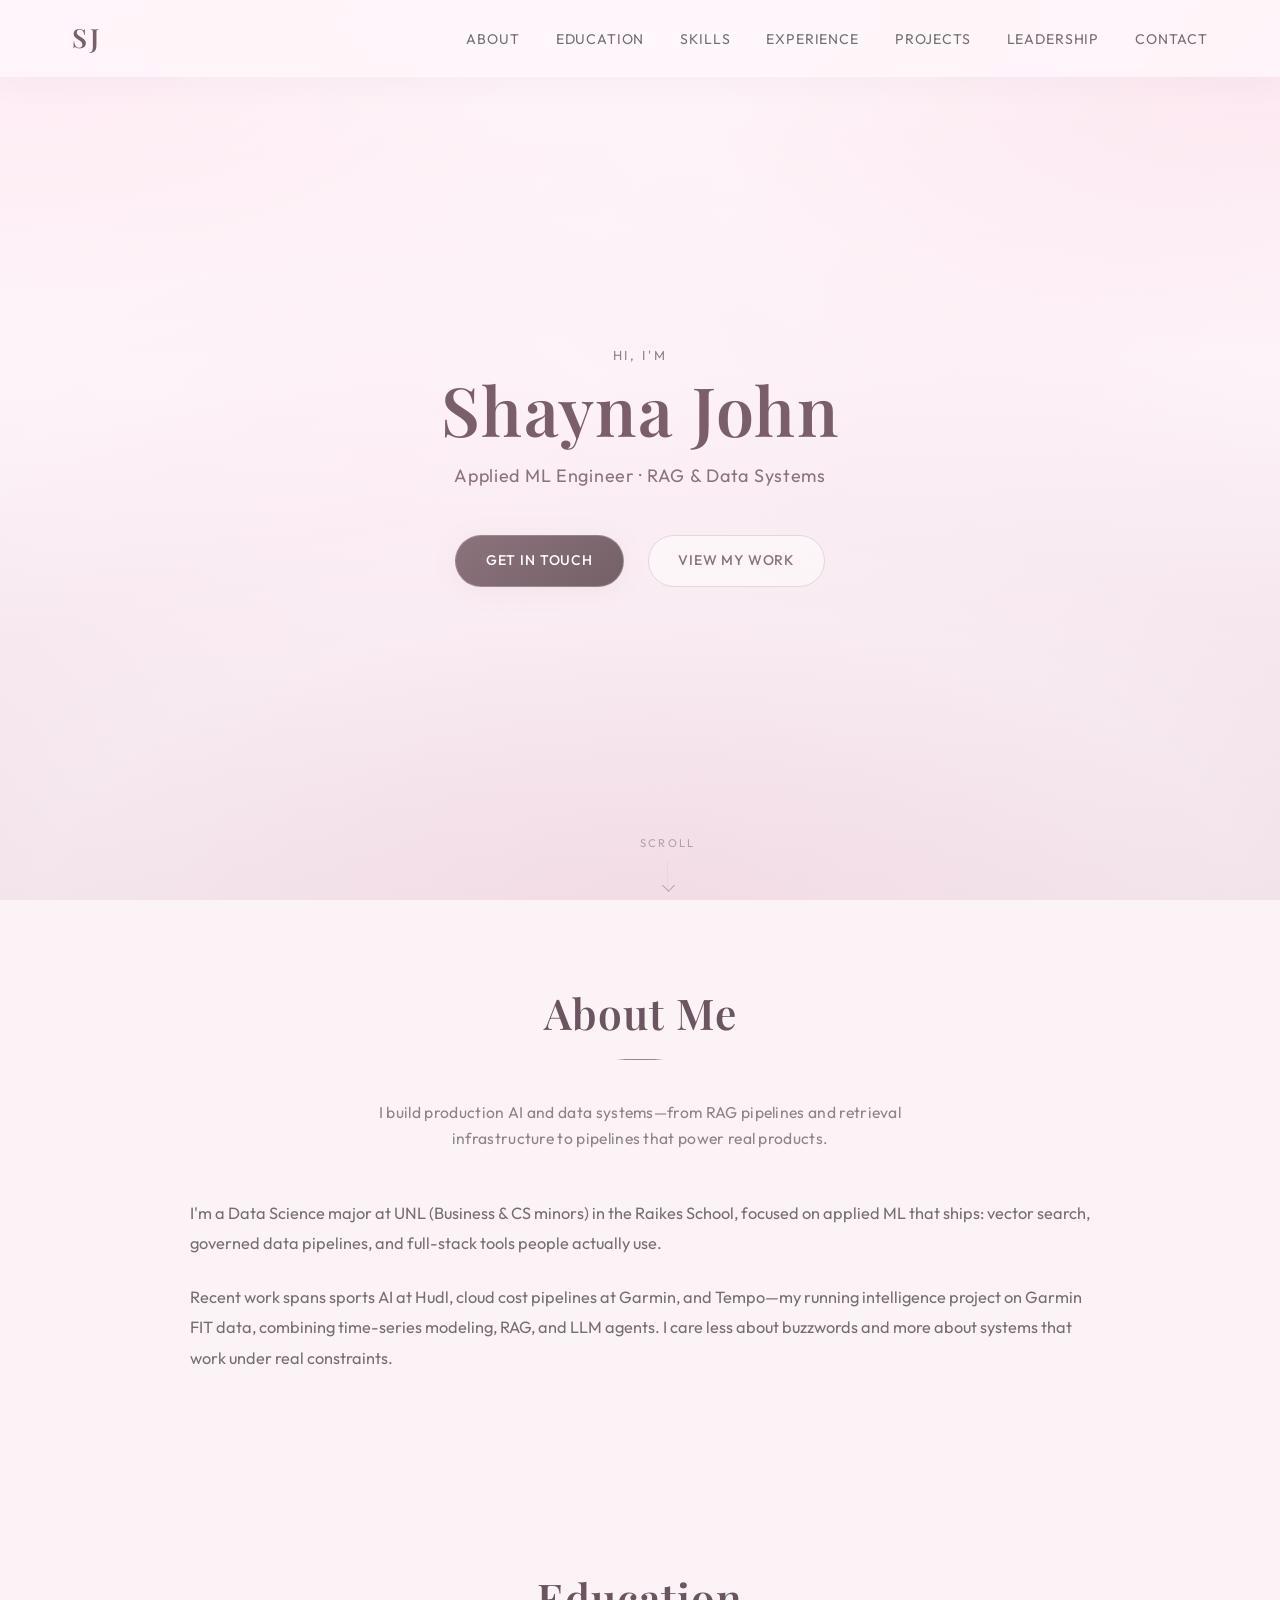
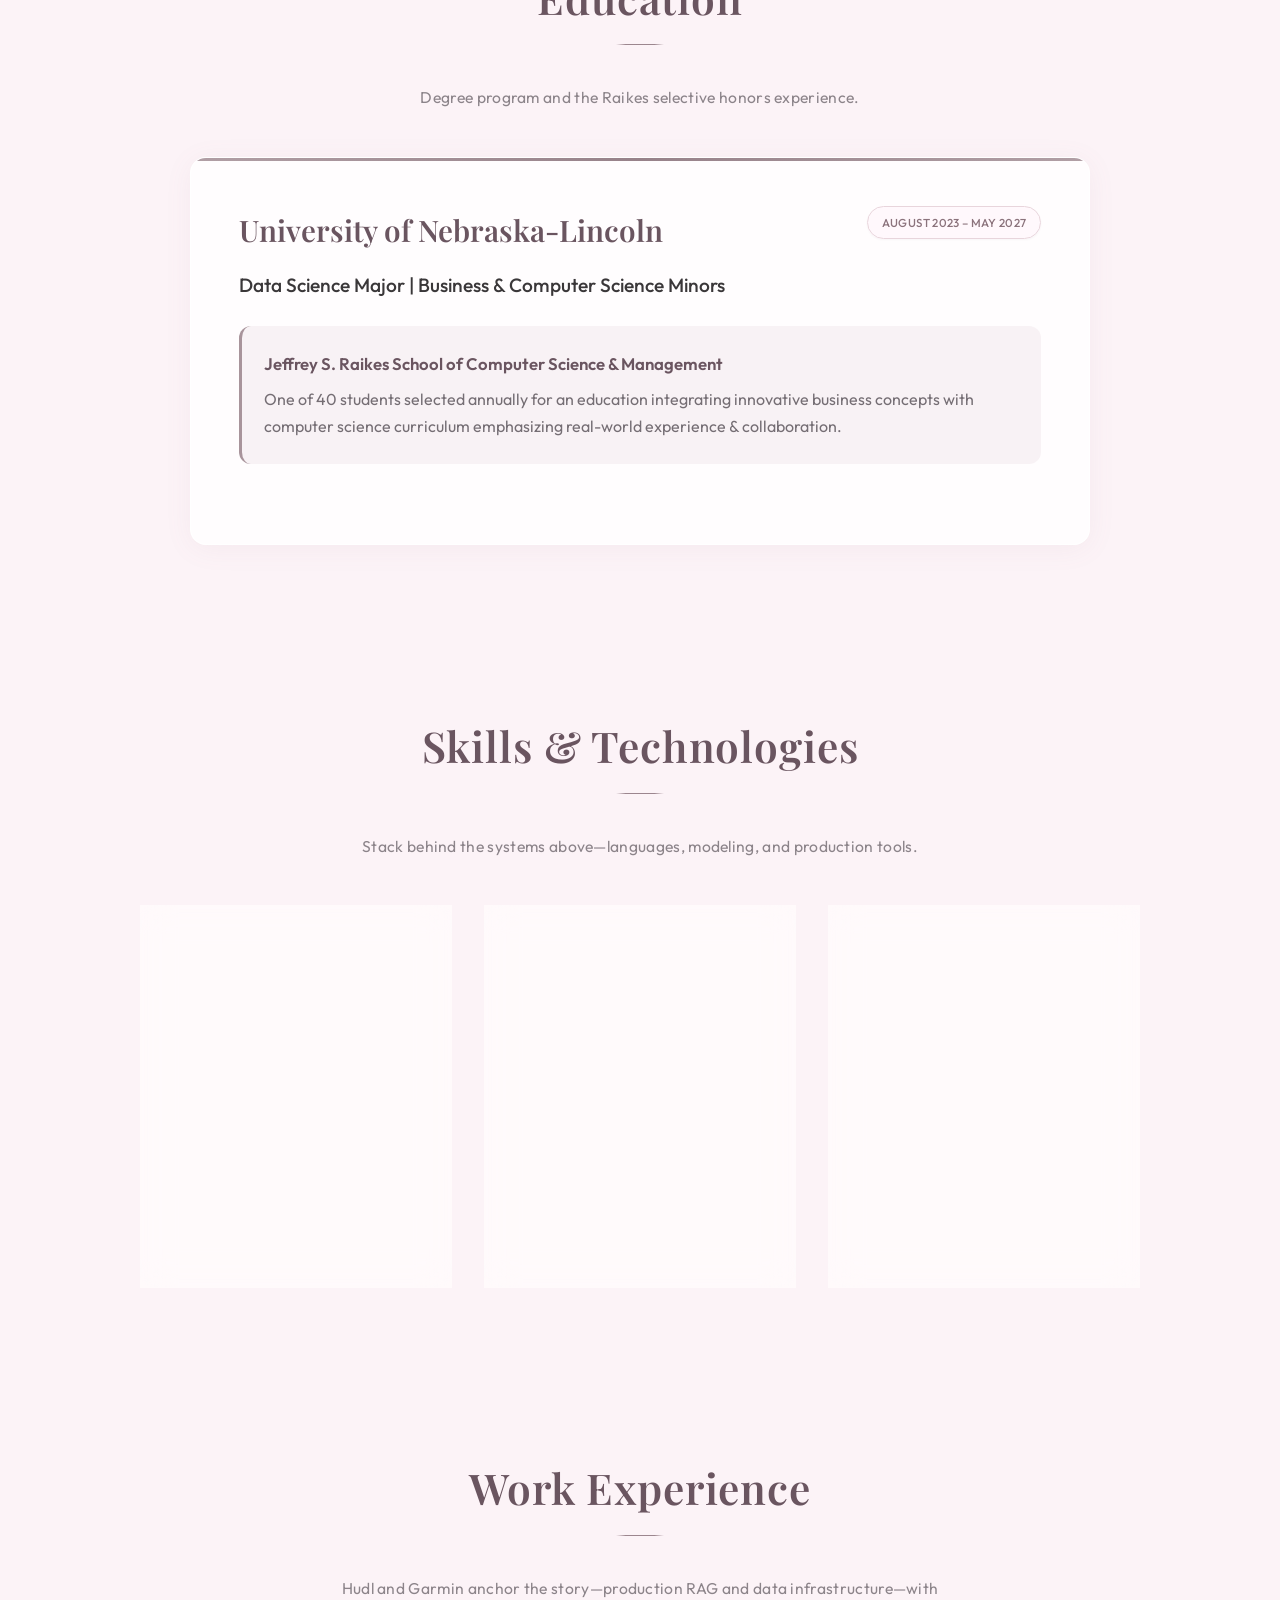
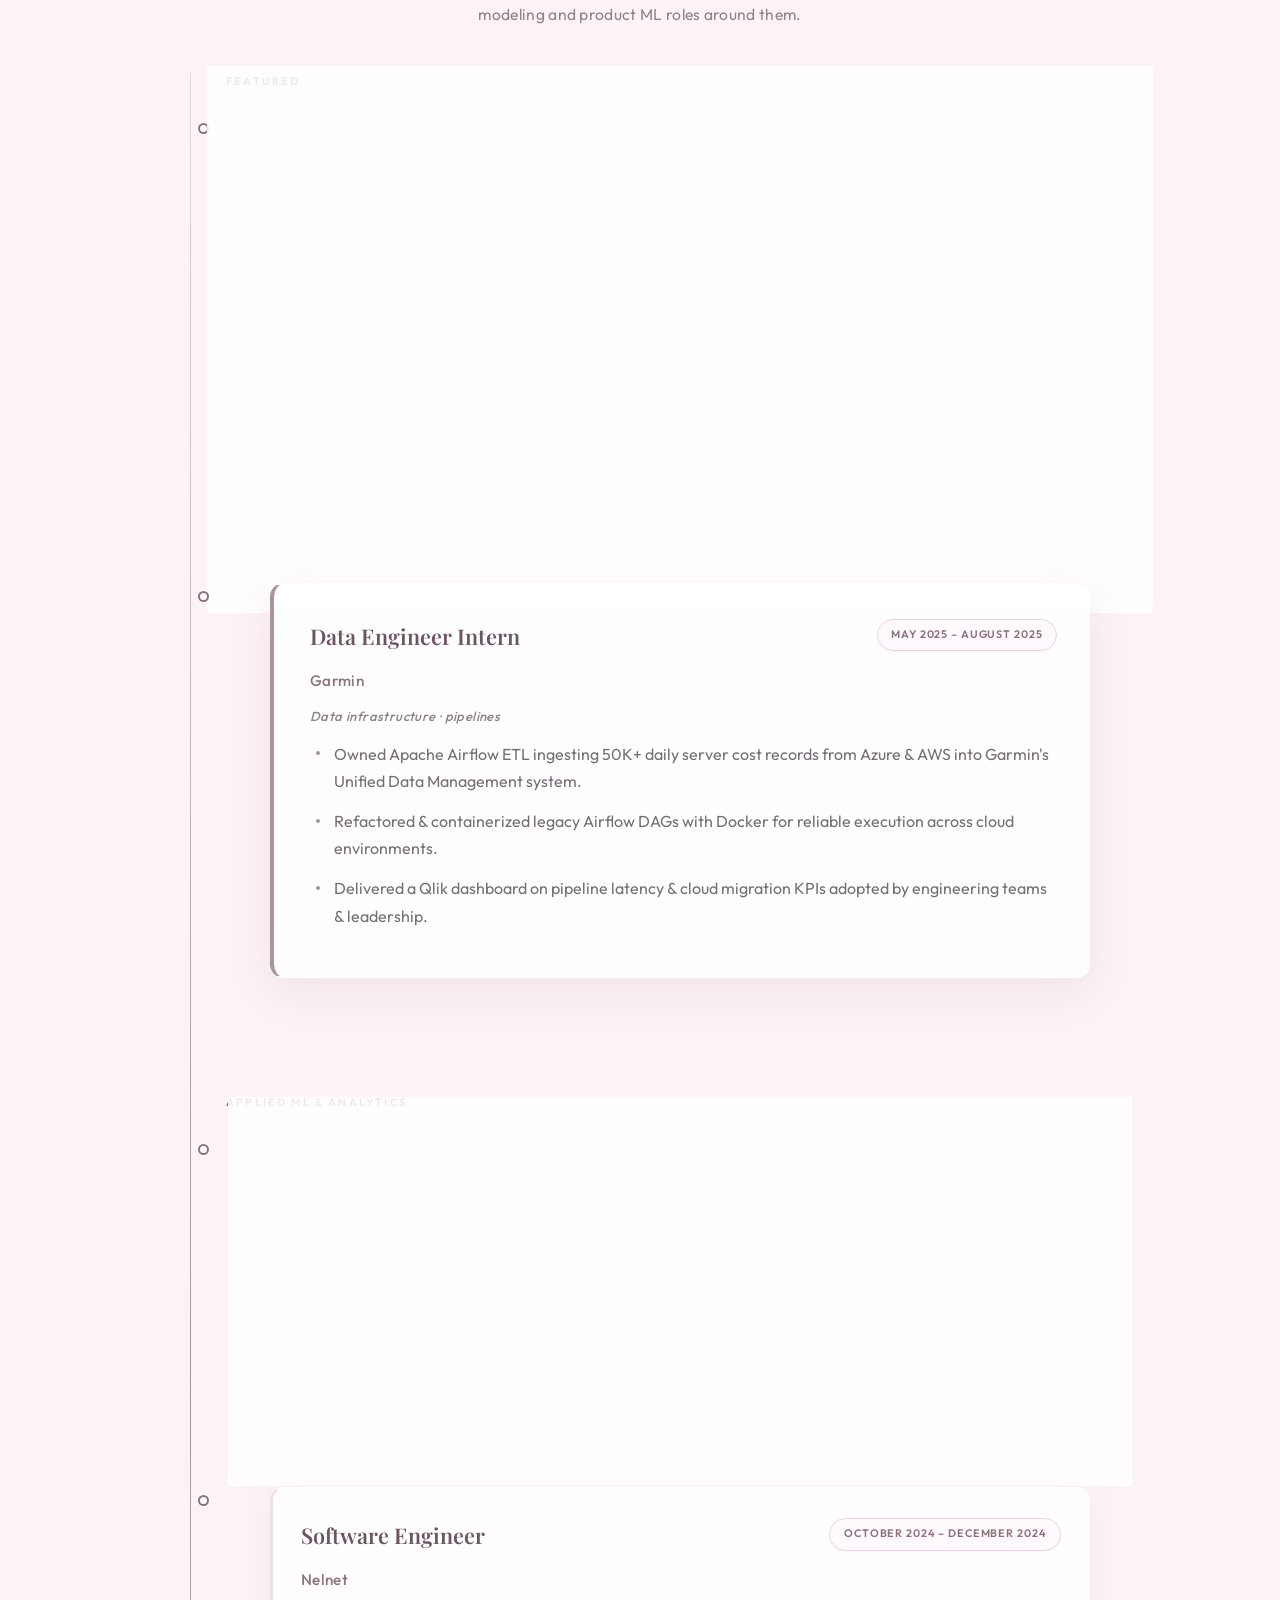
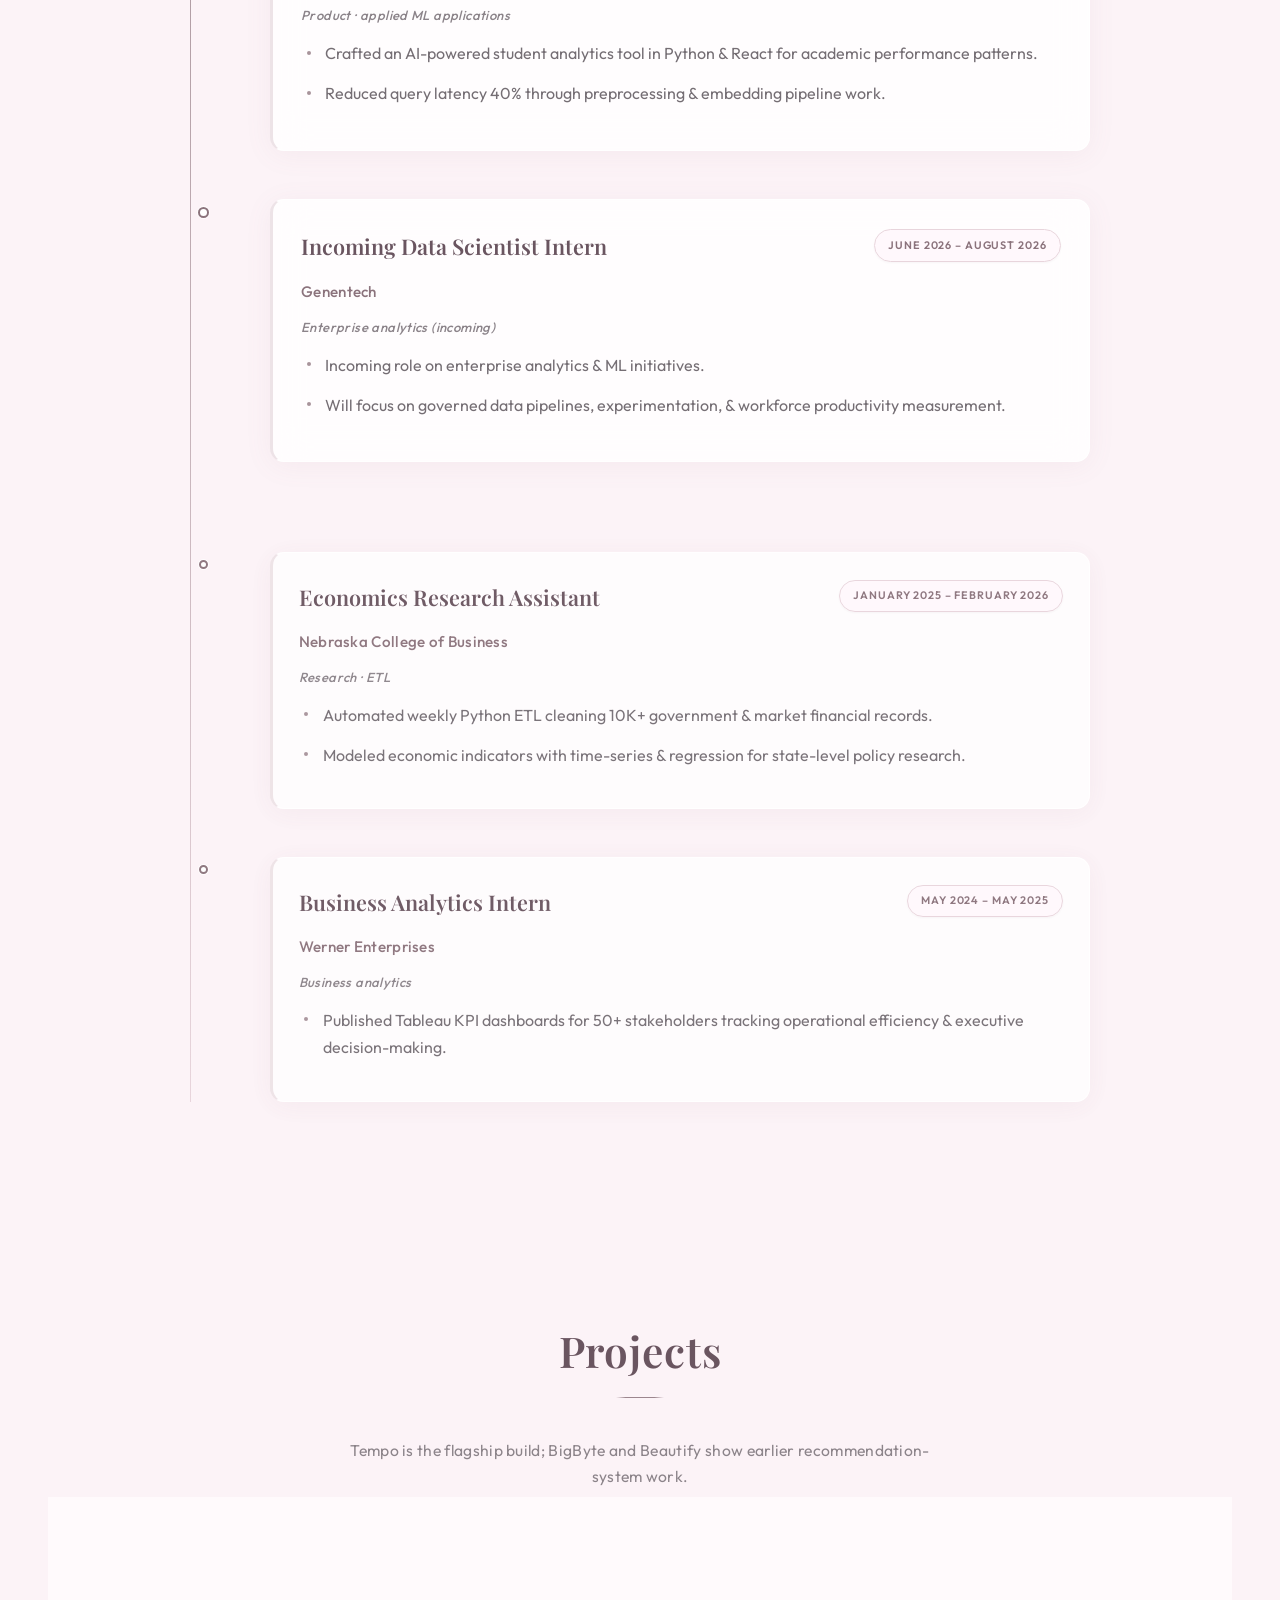
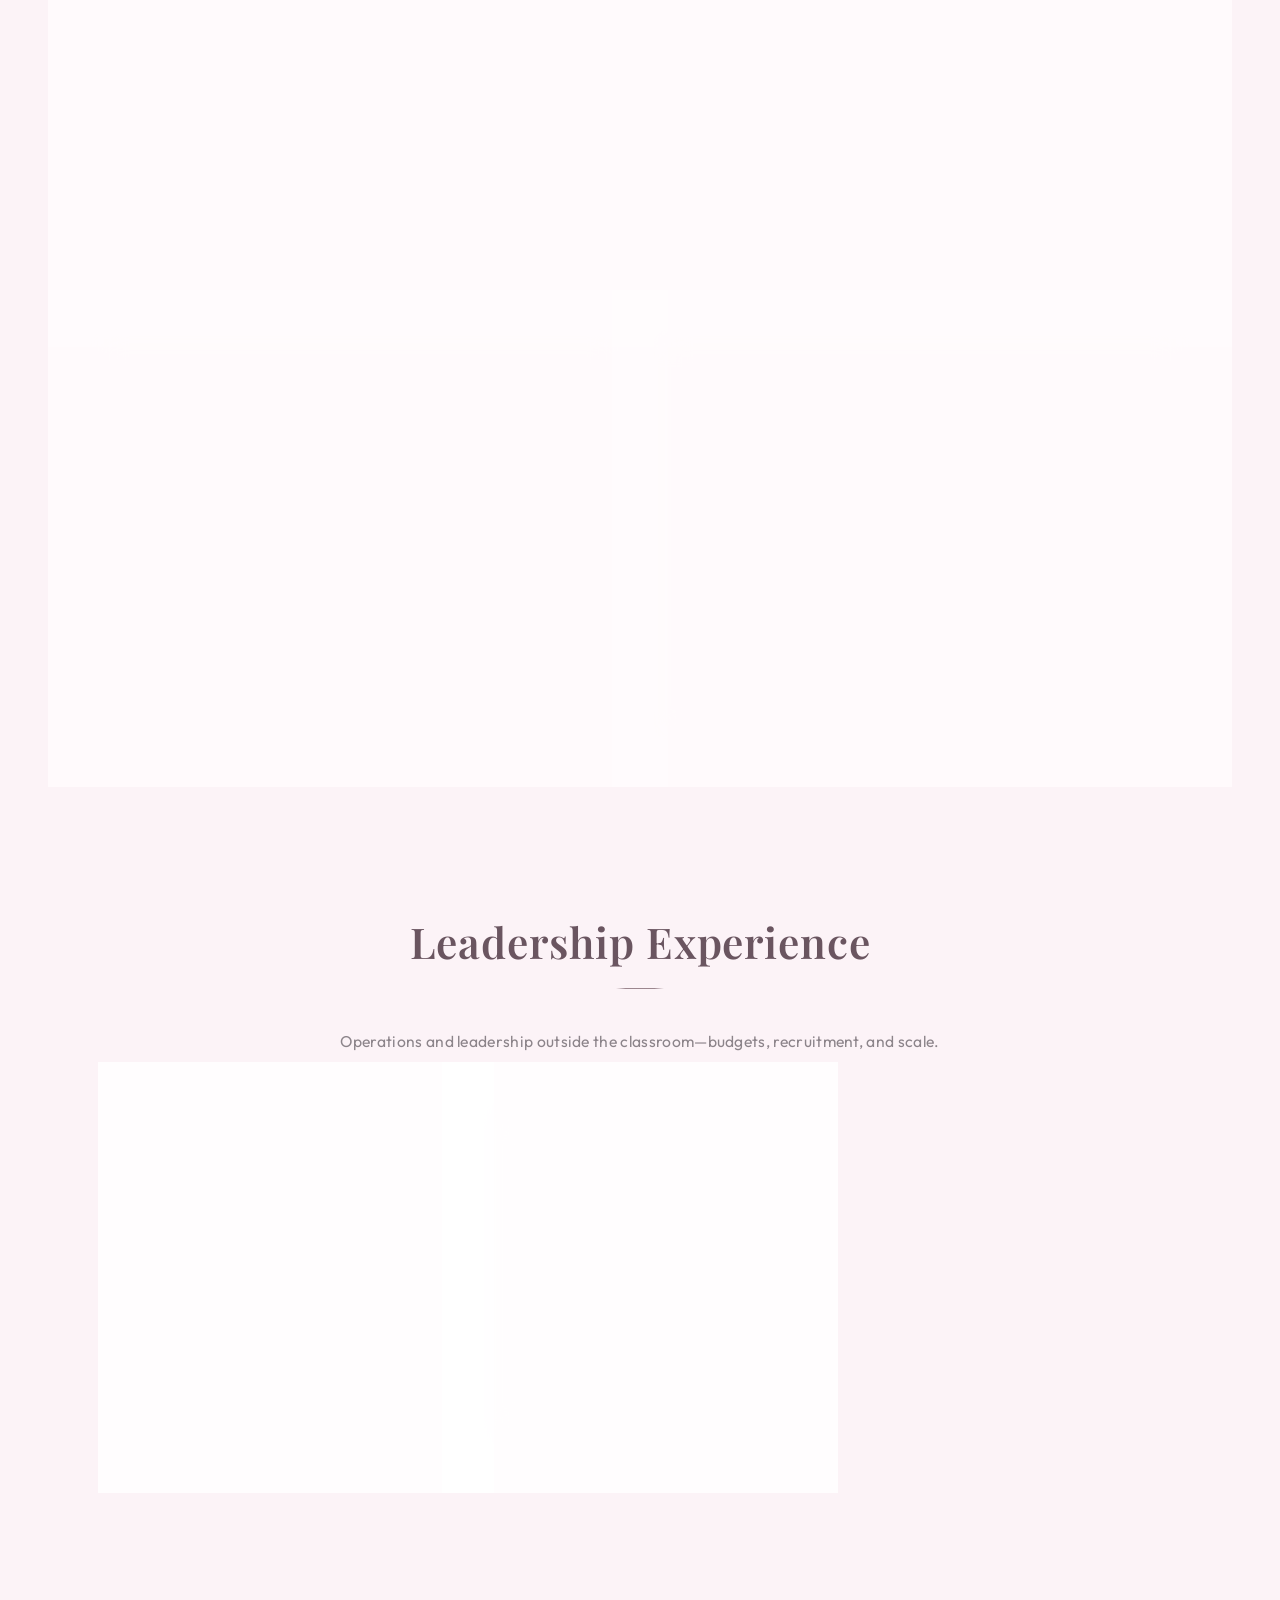
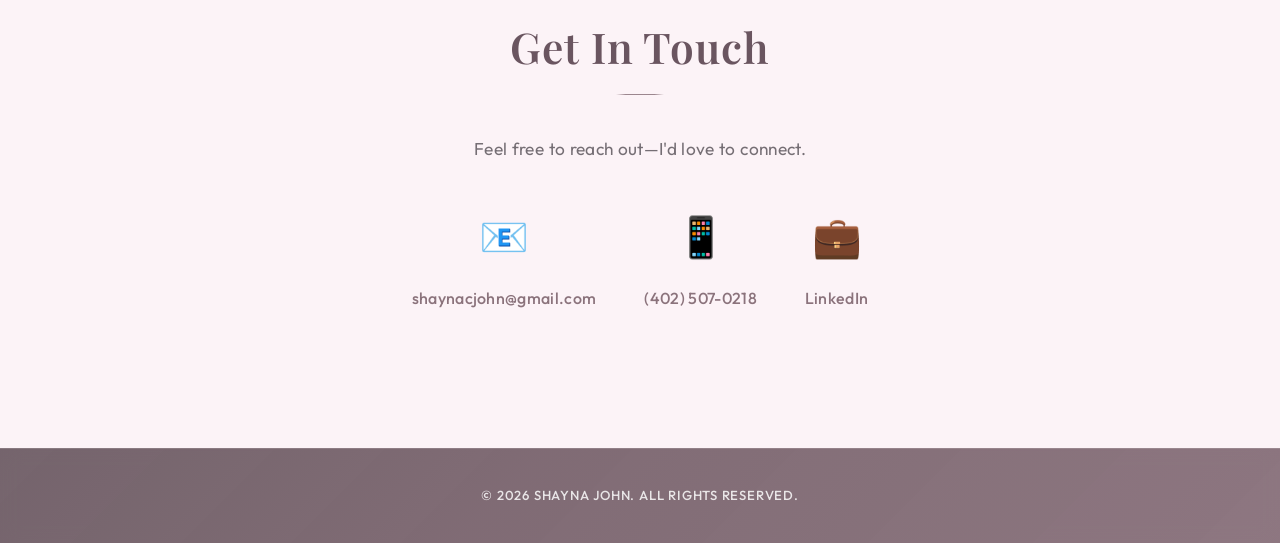
==== index.html @ e44a9d71 "ui changes" ====
<!DOCTYPE html>
<html lang="en">
  <head>
    <meta charset="UTF-8" />
    <meta name="viewport" content="width=device-width, initial-scale=1.0" />
    <title>Shayna John | Portfolio</title>
    <link rel="stylesheet" href="styles.css" />
    <link rel="preconnect" href="https://fonts.googleapis.com" />
    <link rel="preconnect" href="https://fonts.gstatic.com" crossorigin />
    <link
      href="https://fonts.googleapis.com/css2?family=Outfit:wght@300;400;500;600;700&family=Playfair+Display:wght@400;600;700&display=swap"
      rel="stylesheet"
    />
  </head>
  <body>
    <!-- Navigation -->
    <nav class="navbar">
      <div class="nav-container">
        <div class="nav-logo">SJ</div>
        <ul class="nav-menu">
          <li><a href="#about" class="nav-link">About</a></li>
          <li><a href="#education" class="nav-link">Education</a></li>
          <li><a href="#skills" class="nav-link">Skills</a></li>
          <li><a href="#experience" class="nav-link">Experience</a></li>
          <li><a href="#projects" class="nav-link">Projects</a></li>
          <li><a href="#leadership" class="nav-link">Leadership</a></li>
          <li><a href="#contact" class="nav-link">Contact</a></li>
        </ul>
        <div class="hamburger">
          <span></span>
          <span></span>
          <span></span>
        </div>
      </div>
    </nav>

    <!-- Hero Section -->
    <section id="hero" class="hero">
      <div class="hero-content">
        <h1 class="hero-greeting">Hi, I'm</h1>
        <h1 class="hero-name">Shayna John</h1>
        <p class="hero-title">Applied ML Engineer · RAG & Data Systems</p>
        <div class="hero-buttons">
          <a href="#contact" class="btn btn-primary">Get In Touch</a>
          <a href="#projects" class="btn btn-secondary">View My Work</a>
        </div>
      </div>
      <div class="scroll-indicator">
        <span>Scroll</span>
        <div class="scroll-arrow"></div>
      </div>
    </section>

    <!-- About Section -->
    <section id="about" class="section about">
      <div class="container">
        <h2 class="section-title">About Me</h2>
        <p class="section-lede">
          I build production AI and data systems—from RAG pipelines and
          retrieval infrastructure to pipelines that power real products.
        </p>
        <div class="about-content">
          <div class="about-text">
            <p class="about-intro">
              I'm a Data Science major at UNL (Business & CS minors) in the
              Raikes School, focused on applied ML that ships: vector search,
              governed data pipelines, and full-stack tools people actually use.
            </p>
            <p>
              Recent work spans sports AI at Hudl, cloud cost pipelines at
              Garmin, and Tempo—my running intelligence project on Garmin FIT
              data, combining time-series modeling, RAG, and LLM agents. I care
              less about buzzwords and more about systems that work under real
              constraints.
            </p>
          </div>
        </div>
      </div>
    </section>

    <!-- Education Section -->
    <section id="education" class="section education">
      <div class="container">
        <h2 class="section-title">Education</h2>
        <p class="section-lede">
          Degree program and the Raikes selective honors experience.
        </p>
        <div class="education-card">
          <div class="education-header">
            <h3>University of Nebraska-Lincoln</h3>
            <span class="education-date date-pill">August 2023 – May 2027</span>
          </div>
          <p class="education-degree">
            Data Science Major | Business & Computer Science Minors
          </p>
          <div class="education-highlight">
            <h4>Jeffrey S. Raikes School of Computer Science & Management</h4>
            <p>
              One of 40 students selected annually for an education integrating
              innovative business concepts with computer science curriculum
              emphasizing real-world experience & collaboration.
            </p>
          </div>
        </div>
      </div>
    </section>

    <!-- Skills Section -->
    <section id="skills" class="section skills">
      <div class="container">
        <h2 class="section-title">Skills & Technologies</h2>
        <p class="section-lede">
          Stack behind the systems above—languages, modeling, and production tools.
        </p>
        <div class="skills-grid">
          <div class="skill-category">
            <h3>Languages</h3>
            <div class="tags">
              <span class="tag">Java</span>
              <span class="tag">Python</span>
              <span class="tag">SQL</span>
              <span class="tag">R</span>
              <span class="tag">PowerShell</span>
              <span class="tag">JavaScript</span>
              <span class="tag">TypeScript</span>
              <span class="tag">HTML</span>
              <span class="tag">CSS</span>
            </div>
          </div>
          <div class="skill-category">
            <h3>Data / ML</h3>
            <div class="tags">
              <span class="tag">Pandas</span>
              <span class="tag">NumPy</span>
              <span class="tag">SciPy</span>
              <span class="tag">scikit-learn</span>
              <span class="tag">TensorFlow</span>
              <span class="tag">Keras</span>
              <span class="tag">PyTorch</span>
              <span class="tag">Matplotlib</span>
              <span class="tag">Seaborn</span>
            </div>
          </div>
          <div class="skill-category">
            <h3>Frameworks & Tools</h3>
            <div class="tags">
              <span class="tag">React</span>
              <span class="tag">Apache Airflow</span>
              <span class="tag">AWS</span>
              <span class="tag">SSMS</span>
              <span class="tag">Snowflake</span>
              <span class="tag">Postgres</span>
              <span class="tag">MongoDB</span>
              <span class="tag">Tableau</span>
              <span class="tag">Qlik</span>
            </div>
          </div>
        </div>
      </div>
    </section>

    <!-- Experience Section -->
    <section id="experience" class="section experience">
      <div class="container">
        <h2 class="section-title">Work Experience</h2>
        <p class="section-lede">
          Hudl and Garmin anchor the story—production RAG and data
          infrastructure—with modeling and product ML roles around them.
        </p>
        <div class="timeline">
          <div class="experience-tier experience-tier--featured">
            <p class="tier-label">Featured</p>
          <div class="timeline-item tier-1">
            <div class="timeline-marker"></div>
            <div class="timeline-content">
              <div class="timeline-header">
                <h3>Applied ML Engineer</h3>
                <span class="timeline-company">Hudl</span>
                <span class="timeline-date date-pill">August 2025 – May 2026</span>
              </div>
              <p class="role-focus">AI systems · RAG & retrieval</p>
              <ul class="timeline-description">
                <li>Shipped production RAG infrastructure with vector embeddings & AWS for context-aware basketball insights across historical play data.</li>
                <li>Designed retrieval pipelines for sub-second semantic search over large-scale sports datasets.</li>
                <li>Partnered with product & engineering to embed AI-assisted workflows in coaching analysis tools.</li>
                <li>Led embedding evaluation & ranking experiments to improve retrieval quality.</li>
                <li>Shipped AI assistant features that cut coaching workflow time by 30%.</li>
              </ul>
            </div>
          </div>          <div class="timeline-item tier-1">
            <div class="timeline-marker"></div>
            <div class="timeline-content">
              <div class="timeline-header">
                <h3>Data Engineer Intern</h3>
                <span class="timeline-company">Garmin</span>
                <span class="timeline-date date-pill">May 2025 – August 2025</span>
              </div>
              <p class="role-focus">Data infrastructure · pipelines</p>
              <ul class="timeline-description">
                <li>Owned Apache Airflow ETL ingesting 50K+ daily server cost records from Azure & AWS into Garmin's Unified Data Management system.</li>
                <li>Refactored & containerized legacy Airflow DAGs with Docker for reliable execution across cloud environments.</li>
                <li>Delivered a Qlik dashboard on pipeline latency & cloud migration KPIs adopted by engineering teams & leadership.</li>
              </ul>
            </div>
          </div>          </div>
          <div class="experience-tier">
            <p class="tier-label">Applied ML & analytics</p>
          <div class="timeline-item tier-2">
            <div class="timeline-marker"></div>
            <div class="timeline-content">
              <div class="timeline-header">
                <h3>Data Scientist Intern</h3>
                <span class="timeline-company">HDR</span>
                <span class="timeline-date date-pill">January 2026 – May 2026</span>
              </div>
              <p class="role-focus">Prediction & modeling systems</p>
              <ul class="timeline-description">
                <li>Built end-to-end classification models for project win probability, lifting forecast accuracy by 40%.</li>
                <li>Designed feature pipelines across financial, historical, & operational data to flag pursuit risk.</li>
                <li>Shipped ML-backed decision-support tools replacing Excel workflows for 30+ stakeholders.</li>
              </ul>
            </div>
          </div>          <div class="timeline-item tier-2">
            <div class="timeline-marker"></div>
            <div class="timeline-content">
              <div class="timeline-header">
                <h3>Software Engineer</h3>
                <span class="timeline-company">Nelnet</span>
                <span class="timeline-date date-pill">October 2024 – December 2024</span>
              </div>
              <p class="role-focus">Product · applied ML applications</p>
              <ul class="timeline-description">
                <li>Crafted an AI-powered student analytics tool in Python & React for academic performance patterns.</li>
                <li>Reduced query latency 40% through preprocessing & embedding pipeline work.</li>
              </ul>
            </div>
          </div>          <div class="timeline-item tier-2">
            <div class="timeline-marker"></div>
            <div class="timeline-content">
              <div class="timeline-header">
                <h3>Incoming Data Scientist Intern</h3>
                <span class="timeline-company">Genentech</span>
                <span class="timeline-date date-pill">June 2026 – August 2026</span>
              </div>
              <p class="role-focus">Enterprise analytics (incoming)</p>
              <ul class="timeline-description">
                <li>Incoming role on enterprise analytics & ML initiatives.</li>
                <li>Will focus on governed data pipelines, experimentation, & workforce productivity measurement.</li>
              </ul>
            </div>
          </div>          </div>
          <div class="experience-tier experience-tier--compact">
            <p class="tier-label">Earlier roles</p>
          <div class="timeline-item tier-3">
            <div class="timeline-marker"></div>
            <div class="timeline-content">
              <div class="timeline-header">
                <h3>Economics Research Assistant</h3>
                <span class="timeline-company">Nebraska College of Business</span>
                <span class="timeline-date date-pill">January 2025 – February 2026</span>
              </div>
              <p class="role-focus">Research · ETL</p>
              <ul class="timeline-description">
                <li>Automated weekly Python ETL cleaning 10K+ government & market financial records.</li>
                <li>Modeled economic indicators with time-series & regression for state-level policy research.</li>
              </ul>
            </div>
          </div>          <div class="timeline-item tier-3">
            <div class="timeline-marker"></div>
            <div class="timeline-content">
              <div class="timeline-header">
                <h3>Business Analytics Intern</h3>
                <span class="timeline-company">Werner Enterprises</span>
                <span class="timeline-date date-pill">May 2024 – May 2025</span>
              </div>
              <p class="role-focus">Business analytics</p>
              <ul class="timeline-description">
                <li>Published Tableau KPI dashboards for 50+ stakeholders tracking operational efficiency & executive decision-making.</li>
              </ul>
            </div>
          </div>          </div>
        </div>
      </div>
    </section>

    <!-- Projects Section -->
    <section id="projects" class="section projects">
      <div class="container">
        <h2 class="section-title">Projects</h2>
        <p class="section-lede">
          Tempo is the flagship build; BigByte and Beautify show earlier
          recommendation-system work.
        </p>
        <div class="projects-grid">
          <div class="project-card project-card--featured">
            <div class="project-header">
              <h3>
                <a
                  href="https://github.com/shaynajohn/Tempo"
                  target="_blank"
                  rel="noopener noreferrer"
                  class="project-title-link"
                  >Tempo</a
                >
              </h3>
              <span class="project-date date-pill">May 2026 – Present</span>
            </div>
            <p class="project-framing">
              Flagship side project: AI running coach on real wearable telemetry.
            </p>
            <p class="project-description">
              Building an AI running intelligence system using Garmin FIT data,
              combining time-series analysis, vector search, & LLM-based agents.
            </p>
            <p class="project-description project-description--tight">
              Developing a RAG-powered athlete memory system for semantic
              retrieval of historical workouts and training trends.
            </p>
            <p class="project-description project-description--tight">
              Engineering analytics pipelines for fatigue detection, pacing
              analysis, & performance forecasting.
            </p>
            <p class="project-description project-description--tight">
              Exploring long-term training adaptation modeling & personalized
              workout insights using wearable telemetry data.
            </p>
          </div>

          <div class="project-card">
            <div class="project-header">
              <h3>
                <a
                  href="https://github.com/shaynajohn/BigByte"
                  target="_blank"
                  rel="noopener noreferrer"
                  class="project-title-link"
                  >BigByte</a
                >
              </h3>
              <span class="project-date date-pill">January 2026 – May 2026</span>
            </div>
            <p class="project-framing">
              Group decision-making when everyone has different food preferences.
            </p>
            <p class="project-description">
              Built a group-based restaurant recommendation system that
              aggregates multi-user preferences using a weighted utility scoring
              model.
            </p>
            <p class="project-description project-description--tight">
              Designed a fairness-aware ranking algorithm combining average &
              minimum user satisfaction to balance overall happiness & avoid
              individual dissatisfaction.
            </p>
          </div>

          <div class="project-card">
            <div class="project-header">
              <h3>
                <a
                  href="https://github.com/shaynajohn/Beautify"
                  target="_blank"
                  rel="noopener noreferrer"
                  class="project-title-link"
                  >Beautify</a
                >
              </h3>
              <span class="project-date date-pill">June 2025 – August 2025</span>
            </div>
            <p class="project-framing">
              Personalization problem: match users to beauty products at scale.
            </p>
            <p class="project-description">
              Built a hybrid recommendation system combining NMF collaborative
              filtering & TF-IDF content-based similarity.
            </p>
            <p class="project-description project-description--tight">
              Designed a synthetic data generation pipeline & implemented model
              evaluation.
            </p>
          </div>
        </div>

      </div>
    </section>

    <!-- Leadership Section -->
    <section id="leadership" class="section leadership">
      <div class="container">
        <h2 class="section-title">Leadership Experience</h2>
        <p class="section-lede">
          Operations and leadership outside the classroom—budgets, recruitment, and scale.
        </p>
        <div class="leadership-grid">
          <div class="leadership-card">
            <h3>TASSEL Cambodia UNL</h3>
            <p class="leadership-role">Vice President</p>
            <p class="leadership-date">May 2024 - Present</p>
            <p class="leadership-description">
              Scaled recruitment and club operations as VP; managed tutor programs
              and funding strategy for expansion.
            </p>
          </div>

          <div class="leadership-card">
            <h3>Girl Up Nebraska Coalition</h3>
            <p class="leadership-role">Director of Finance</p>
            <p class="leadership-date">August 2022 - May 2023</p>
            <p class="leadership-description">
              Led financial planning—set annual event budgets from historical spend
              analysis for coalition programming.
            </p>
          </div>

          <div class="leadership-card">
            <h3>Competitive Speech</h3>
            <p class="leadership-role">Tournament Manager</p>
            <p class="leadership-date">August 2020 - May 2021</p>
            <p class="leadership-description">
              Ran tournament operations across concessions, volunteers, and safety
              protocols for large competitive events.
            </p>
          </div>
        </div>
      </div>
    </section>

    <!-- Contact Section -->
    <section id="contact" class="section contact">
      <div class="container">
        <h2 class="section-title">Get In Touch</h2>
        <p class="section-lede section-lede--contact">
          Feel free to reach out—I'd love to connect.
        </p>
        <div class="contact-info">
          <div class="contact-item">
            <div class="contact-icon">📧</div>
            <a href="mailto:shaynacjohn@gmail.com" class="contact-link"
              >shaynacjohn@gmail.com</a
            >
          </div>
          <div class="contact-item">
            <div class="contact-icon">📱</div>
            <a href="tel:4025070218" class="contact-link">(402) 507-0218</a>
          </div>
          <div class="contact-item">
            <div class="contact-icon">💼</div>
            <a
              href="https://linkedin.com/in/shayna-john"
              target="_blank"
              rel="noopener noreferrer"
              class="contact-link"
              >LinkedIn</a
            >
          </div>
        </div>
      </div>
    </section>

    <!-- Footer -->
    <footer class="footer">
      <div class="container">
        <p>&copy; 2026 Shayna John. All rights reserved.</p>
      </div>
    </footer>

    <script src="script.js"></script>
  </body>
</html>
---- styles.css ----
/* Reset and Base Styles */
* {
  margin: 0;
  padding: 0;
  box-sizing: border-box;
}

:root {
  /* Chic dusty rose — muted, editorial */
  --ink: #3a3739;
  --text-muted: #756e74;
  --text-soft: #8c848a;
  --rose-ink: #6a5560;
  --rose-accent: #8b737c;
  --rose-accent-hover: #756068;
  --rose-accent-soft: #a8949b;
  --rose-brand: #7a5f6a;
  --rose-line: #e8d5dc;
  --rose-blush: rgba(245, 236, 240, 0.65);
  --white: #ffffff;
  --cream: #fdfcfd;

  /* Mapped tokens (existing selectors) */
  --primary-pink: #e4d6db;
  --dark-pink: #c4b2b9;
  --light-pink: rgba(237, 228, 232, 0.55);
  --accent-pink: var(--rose-accent);
  --deep-pink: var(--rose-ink);
  --text-dark: var(--ink);
  --text-light: var(--text-muted);

  --shadow: rgba(72, 58, 66, 0.06);
  --shadow-hover: rgba(72, 58, 66, 0.1);
  /* Soft rose-tinted shadows (subtle pink depth) */
  --shadow-card: 0 4px 28px rgba(160, 110, 130, 0.07);
  --shadow-card-hover: 0 14px 42px rgba(150, 100, 120, 0.11);
  --font-sans: "Outfit", system-ui, sans-serif;

  /* Subtle pink ombre — visible blush, still airy */
  --aura-bg: radial-gradient(
      ellipse 108% 82% at 0% 0%,
      rgba(255, 228, 238, 0.62) 0%,
      rgba(255, 242, 248, 0.35) 40%,
      transparent 65%
    ),
    radial-gradient(
      ellipse 98% 74% at 100% 4%,
      rgba(252, 220, 232, 0.52) 0%,
      rgba(255, 245, 250, 0.28) 48%,
      transparent 68%
    ),
    radial-gradient(
      ellipse 102% 70% at 50% 100%,
      rgba(245, 218, 230, 0.48) 0%,
      rgba(255, 250, 252, 0.22) 46%,
      transparent 64%
    ),
    radial-gradient(
      ellipse 68% 52% at 30% 50%,
      rgba(255, 235, 244, 0.45) 0%,
      transparent 58%
    ),
    radial-gradient(
      ellipse 60% 50% at 78% 36%,
      rgba(252, 228, 238, 0.38) 0%,
      transparent 56%
    ),
    linear-gradient(
      178deg,
      #fff9fc 0%,
      #fdf2f7 18%,
      #fcf5f9 42%,
      #f7e8ef 68%,
      #efdde6 100%
    );
}

html {
  scroll-behavior: smooth;
}

body {
  font-family: var(--font-sans);
  color: var(--text-dark);
  line-height: 1.65;
  overflow-x: hidden;
  background-color: #fcf3f7;
  background-image: var(--aura-bg);
  background-attachment: fixed;
  -webkit-font-smoothing: antialiased;
  -moz-osx-font-smoothing: grayscale;
}

::selection {
  background: rgba(232, 170, 195, 0.35);
  color: var(--ink);
}

.container {
  max-width: 1200px;
  margin: 0 auto;
  padding: 0 2rem;
}

/* Navigation */
.navbar {
  position: fixed;
  top: 0;
  width: 100%;
  background: rgba(255, 248, 252, 0.78);
  -webkit-backdrop-filter: blur(18px) saturate(1.08);
  backdrop-filter: blur(18px) saturate(1.08);
  box-shadow: 0 1px 0 rgba(255, 255, 255, 0.7),
    0 10px 36px rgba(180, 120, 140, 0.06);
  z-index: 1000;
  transition: all 0.35s ease;
}

.nav-container {
  max-width: 1200px;
  margin: 0 auto;
  padding: 1rem 2rem;
  display: flex;
  justify-content: space-between;
  align-items: center;
}

.nav-logo {
  font-family: "Playfair Display", serif;
  font-size: 1.65rem;
  font-weight: 600;
  color: var(--rose-brand);
  letter-spacing: 0.12em;
}

.nav-menu {
  display: flex;
  list-style: none;
  gap: 2.25rem;
}

.nav-link {
  text-decoration: none;
  color: var(--text-muted);
  font-weight: 400;
  font-size: 0.88rem;
  letter-spacing: 0.06em;
  text-transform: uppercase;
  transition: color 0.25s ease;
  position: relative;
}

.nav-link::after {
  content: "";
  position: absolute;
  bottom: -6px;
  left: 50%;
  transform: translateX(-50%);
  width: 0;
  height: 1px;
  background: var(--rose-accent);
  transition: width 0.3s ease;
}

.nav-link:hover {
  color: var(--rose-ink);
}

.nav-link:hover::after {
  width: 100%;
}

.nav-link.active {
  color: var(--rose-ink);
}

.nav-link.active::after {
  width: 100%;
}

.hamburger {
  display: none;
  flex-direction: column;
  cursor: pointer;
  gap: 5px;
}

.hamburger span {
  width: 25px;
  height: 2px;
  background: var(--rose-accent);
  transition: all 0.3s ease;
}

/* Hero Section */
.hero {
  min-height: 100vh;
  display: flex;
  flex-direction: column;
  justify-content: center;
  align-items: center;
  text-align: center;
  background: transparent;
  position: relative;
  padding-top: 80px;
}

.hero-content {
  max-width: 800px;
  padding: 2rem;
  padding-bottom: 5rem;
  animation: fadeInUp 1s ease;
  display: flex;
  flex-direction: column;
  align-items: center;
}

.hero-greeting {
  font-family: var(--font-sans);
  font-size: 0.82rem;
  font-weight: 400;
  color: var(--text-soft);
  margin-bottom: 0.35rem;
  letter-spacing: 0.2em;
  text-transform: uppercase;
}

.hero-name {
  font-family: "Playfair Display", serif;
  font-size: clamp(2.75rem, 8vw, 4.25rem);
  font-weight: 600;
  color: var(--rose-brand);
  margin-bottom: 0.85rem;
  letter-spacing: 0.02em;
  line-height: 1.1;
}

.hero-title {
  font-family: var(--font-sans);
  font-size: 1.125rem;
  color: var(--rose-accent);
  margin-bottom: 2.75rem;
  font-weight: 400;
  letter-spacing: 0.04em;
}

.hero-buttons {
  display: flex;
  gap: 1.5rem;
  justify-content: center;
  flex-wrap: wrap;
}

.btn {
  padding: 0.85rem 1.85rem;
  text-decoration: none;
  border-radius: 999px;
  font-weight: 500;
  font-size: 0.875rem;
  letter-spacing: 0.06em;
  text-transform: uppercase;
  transition: transform 0.3s ease, box-shadow 0.3s ease, background 0.3s ease,
    border-color 0.3s ease, color 0.3s ease;
  display: inline-block;
}

.btn-primary {
  background: linear-gradient(
    145deg,
    var(--rose-accent) 0%,
    var(--rose-accent-hover) 100%
  );
  color: var(--white);
  border: 1px solid rgba(255, 255, 255, 0.2);
  box-shadow: var(--shadow-card);
}

.btn-primary:hover {
  transform: translateY(-2px);
  box-shadow: var(--shadow-card-hover);
  filter: brightness(1.03);
}

.btn-secondary {
  background: rgba(255, 255, 255, 0.45);
  color: var(--rose-accent);
  border: 1px solid var(--rose-line);
}

.btn-secondary:hover {
  background: rgba(255, 255, 255, 0.75);
  border-color: var(--rose-accent);
  color: var(--rose-ink);
  transform: translateY(-2px);
}

.scroll-indicator {
  position: absolute;
  bottom: 10px;
  left: 50%;
  display: flex;
  flex-direction: column;
  align-items: center;
  gap: 10px;
  color: var(--rose-accent-soft);
  font-size: 0.7rem;
  letter-spacing: 0.2em;
  text-transform: uppercase;
  animation: scrollBounce 2.8s ease-in-out infinite;
  z-index: 10;
  opacity: 0.85;
}

.scroll-arrow {
  width: 1px;
  height: 28px;
  background: var(--rose-line);
  position: relative;
}

.scroll-arrow::after {
  content: "";
  position: absolute;
  bottom: 0;
  left: -3px;
  width: 8px;
  height: 8px;
  border-right: 1px solid var(--rose-accent-soft);
  border-bottom: 1px solid var(--rose-accent-soft);
  transform: rotate(45deg);
}

/* Company Logos Section */
.company-logos {
  background: transparent;
  padding: 3rem 0;
  border-top: 1px solid rgba(223, 211, 215, 0.45);
  border-bottom: 1px solid rgba(223, 211, 215, 0.45);
}

.logos-subtitle {
  text-align: center;
  color: var(--text-soft);
  font-size: 0.75rem;
  margin-bottom: 2rem;
  font-weight: 500;
  letter-spacing: 0.14em;
  text-transform: uppercase;
}

.logos-grid {
  display: flex;
  justify-content: center;
  align-items: center;
  flex-wrap: wrap;
  gap: 3rem;
  max-width: 1000px;
  margin: 0 auto;
}

.logo-item {
  display: flex;
  align-items: center;
  justify-content: center;
  height: 80px;
  width: 150px;
  opacity: 0.7;
  transition: all 0.3s ease;
  filter: grayscale(100%);
}

.logo-item:hover {
  opacity: 1;
  filter: grayscale(0%);
  transform: scale(1.1);
}

.company-logo {
  max-width: 100%;
  max-height: 100%;
  object-fit: contain;
  width: auto;
  height: auto;
}

/* Sections */
.section {
  padding: 5.5rem 0;
  position: relative;
}

.section-title {
  font-family: "Playfair Display", serif;
  font-size: clamp(2rem, 4vw, 2.65rem);
  font-weight: 600;
  color: var(--rose-ink);
  text-align: center;
  margin-bottom: 3.25rem;
  position: relative;
  padding-bottom: 1.35rem;
  letter-spacing: 0.02em;
  line-height: 1.2;
}

.section-title::after {
  content: "";
  position: absolute;
  bottom: 0;
  left: 50%;
  transform: translateX(-50%);
  width: 48px;
  height: 1px;
  background: linear-gradient(
    90deg,
    transparent,
    var(--rose-accent) 20%,
    var(--rose-accent) 80%,
    transparent
  );
  opacity: 0.85;
}

.section-lede {
  text-align: center;
  max-width: 38rem;
  margin: -0.75rem auto 2.85rem;
  color: var(--text-soft);
  font-size: 0.98rem;
  line-height: 1.65;
  letter-spacing: 0.02em;
  font-weight: 400;
}

.section-lede--contact {
  font-size: 1.08rem;
  color: var(--text-muted);
  max-width: 28rem;
  margin: -0.75rem auto 2.5rem;
}

/* Date range pills */
.date-pill {
  display: inline-block;
  font-size: 0.68rem;
  font-weight: 600;
  letter-spacing: 0.08em;
  text-transform: uppercase;
  color: var(--rose-accent);
  background: rgba(255, 248, 252, 0.95);
  padding: 0.4rem 0.85rem;
  border-radius: 999px;
  border: 1px solid var(--rose-line);
  white-space: nowrap;
  box-shadow: 0 1px 2px rgba(72, 58, 66, 0.04);
}

.education-date.date-pill {
  font-size: 0.72rem;
}

.project-date.date-pill {
  font-size: 0.68rem;
}

/* About Section */
.about {
  background: transparent;
}

.about-content {
  max-width: 900px;
  margin: 0 auto;
}

.about-intro {
  font-size: 1.125rem;
  color: var(--ink);
  margin-bottom: 1.5rem;
  line-height: 1.85;
  font-weight: 400;
}

.about-text p {
  font-size: 1.02rem;
  color: var(--text-muted);
  margin-bottom: 1.5rem;
  line-height: 1.85;
}

.about-details {
  display: flex;
  flex-wrap: wrap;
  gap: 2rem;
  margin-top: 2rem;
}

.detail-item {
  display: flex;
  gap: 0.5rem;
}

.detail-label {
  font-weight: 600;
  color: var(--text-dark);
}

.detail-value {
  color: var(--text-light);
}

/* Education Section */
.education {
  background: transparent;
}

.education-card {
  position: relative;
  overflow: hidden;
  background: rgba(255, 255, 255, 0.82);
  -webkit-backdrop-filter: blur(20px) saturate(1.02);
  backdrop-filter: blur(20px) saturate(1.02);
  border-radius: 16px;
  padding: 3rem;
  box-shadow: var(--shadow-card);
  border: 1px solid rgba(255, 255, 255, 0.9);
  max-width: 900px;
  margin: 0 auto;
}

.education-card::before {
  content: "";
  position: absolute;
  top: 0;
  left: 0;
  right: 0;
  height: 3px;
  background: linear-gradient(
    90deg,
    var(--rose-accent-soft),
    var(--rose-accent),
    var(--rose-accent-soft)
  );
  opacity: 0.9;
}

.education-header {
  display: flex;
  justify-content: space-between;
  align-items: flex-start;
  margin-bottom: 1rem;
  flex-wrap: wrap;
  gap: 1rem;
}

.education-header h3 {
  font-family: "Playfair Display", serif;
  font-size: 1.85rem;
  font-weight: 600;
  color: var(--rose-ink);
}

.education-date {
  color: var(--rose-accent);
  font-weight: 500;
  font-size: 0.9rem;
  letter-spacing: 0.03em;
}

.education-degree {
  font-size: 1.2rem;
  color: var(--text-dark);
  margin-bottom: 1.5rem;
  font-weight: 500;
}

.education-highlight {
  background: var(--rose-blush);
  -webkit-backdrop-filter: blur(10px);
  backdrop-filter: blur(10px);
  padding: 1.5rem 1.5rem 1.5rem 1.35rem;
  border-radius: 12px;
  margin-bottom: 2rem;
  border-left: 3px solid var(--rose-accent-soft);
}

.education-highlight h4 {
  color: var(--rose-ink);
  margin-bottom: 0.5rem;
  font-size: 1.05rem;
  font-weight: 600;
}

.education-highlight p {
  color: var(--text-light);
  line-height: 1.7;
}

.education-details {
  margin-top: 2rem;
}

.detail-group h4 {
  color: var(--rose-ink);
  margin-bottom: 1rem;
  font-size: 1.05rem;
  font-weight: 600;
}

/* Skills Section */
.skills {
  background: transparent;
}

.skills-grid {
  counter-reset: skillcat;
  display: grid;
  grid-template-columns: repeat(auto-fit, minmax(300px, 1fr));
  gap: 2rem;
  max-width: 1000px;
  margin: 0 auto;
}

.skill-category {
  background: rgba(255, 252, 253, 0.78);
  -webkit-backdrop-filter: blur(16px);
  backdrop-filter: blur(16px);
  border: 1px solid rgba(255, 255, 255, 0.85);
  padding: 2rem;
  border-radius: 14px;
  transition: transform 0.35s ease, box-shadow 0.35s ease;
}

.skill-category:hover {
  transform: translateY(-3px);
  box-shadow: var(--shadow-card-hover);
}

.skill-category h3 {
  font-family: "Playfair Display", serif;
  color: var(--rose-ink);
  margin-bottom: 1.5rem;
  font-size: 1.35rem;
  font-weight: 600;
}

.skill-category h3::before {
  content: counter(skillcat, decimal-leading-zero);
  counter-increment: skillcat;
  display: block;
  font-family: var(--font-sans);
  font-size: 0.65rem;
  font-weight: 600;
  letter-spacing: 0.22em;
  color: var(--rose-accent);
  margin-bottom: 0.55rem;
}

/* Tags */
.tags {
  display: flex;
  flex-wrap: wrap;
  gap: 0.8rem;
}

.tag {
  background: rgba(255, 255, 255, 0.92);
  color: var(--rose-accent);
  padding: 0.4rem 1rem;
  border-radius: 999px;
  font-size: 0.8rem;
  font-weight: 500;
  letter-spacing: 0.02em;
  border: 1px solid var(--rose-line);
  transition: background 0.25s ease, color 0.25s ease, border-color 0.25s ease,
    box-shadow 0.25s ease;
}

.tag:hover {
  background: var(--rose-accent);
  color: var(--white);
  border-color: var(--rose-accent);
  box-shadow: var(--shadow-card);
}

/* Experience Section */
.experience {
  background: transparent;
}

.experience-tier {
  margin-bottom: 2.75rem;
}

.experience-tier--featured {
  margin-bottom: 3.75rem;
  padding-bottom: 0.5rem;
}

.experience-tier--compact {
  margin-bottom: 0;
  opacity: 0.96;
}

.tier-label {
  font-family: var(--font-sans);
  font-size: 0.68rem;
  font-weight: 600;
  letter-spacing: 0.2em;
  text-transform: uppercase;
  color: var(--rose-accent);
  margin: 0 0 1.5rem 0.25rem;
}

.role-focus {
  font-size: 0.82rem;
  font-weight: 500;
  color: var(--text-soft);
  letter-spacing: 0.03em;
  margin: -0.35rem 0 0.85rem;
  font-style: italic;
}

.timeline-item.tier-1 .timeline-content {
  border-left-width: 4px;
  border-left-color: var(--rose-accent-soft);
  padding: 2.15rem 2rem 2.15rem 2.25rem;
  box-shadow: var(--shadow-card-hover);
}

.timeline-item.tier-2 .timeline-content {
  padding: 1.85rem 1.75rem;
}

.timeline-item.tier-3 .timeline-content {
  padding: 1.65rem 1.6rem;
  background: rgba(255, 255, 255, 0.76);
}

.timeline-item.tier-3 .timeline-marker {
  width: 9px;
  height: 9px;
  left: -1.45rem;
}

.timeline {
  max-width: 900px;
  margin: 0 auto;
  position: relative;
  padding-left: 2rem;
}

.timeline::before {
  content: "";
  position: absolute;
  left: 0;
  top: 0;
  bottom: 0;
  width: 1px;
  background: linear-gradient(
    180deg,
    var(--rose-line) 0%,
    var(--rose-accent-soft) 50%,
    var(--rose-line) 100%
  );
}

.timeline-item {
  position: relative;
  margin-bottom: 3rem;
  padding-left: 3rem;
}

.timeline-marker {
  position: absolute;
  left: -1.5rem;
  top: 0.5rem;
  width: 11px;
  height: 11px;
  border-radius: 50%;
  background: var(--white);
  border: 2px solid var(--rose-accent);
  box-shadow: 0 0 0 1px rgba(255, 255, 255, 0.8);
}

.timeline-content {
  background: rgba(255, 255, 255, 0.84);
  -webkit-backdrop-filter: blur(18px);
  backdrop-filter: blur(18px);
  border: 1px solid rgba(255, 255, 255, 0.88);
  padding: 2rem 2rem 2rem 2.25rem;
  border-radius: 14px;
  box-shadow: var(--shadow-card);
  transition: transform 0.35s ease, box-shadow 0.35s ease,
    border-color 0.35s ease;
  border-left: 3px solid rgba(228, 214, 219, 0.65);
}

.timeline-content:hover {
  transform: translateX(5px);
  box-shadow: var(--shadow-card-hover);
  border-left-color: var(--rose-accent-soft);
}

.timeline-header {
  display: flex;
  flex-wrap: wrap;
  justify-content: space-between;
  align-items: flex-start;
  gap: 0.65rem 1.25rem;
  margin-bottom: 1.15rem;
}

.timeline-header h3 {
  font-family: "Playfair Display", serif;
  color: var(--rose-ink);
  font-size: 1.35rem;
  font-weight: 600;
  flex: 1 1 auto;
  min-width: 12rem;
  margin: 0;
  order: 1;
}

.timeline-header .timeline-date,
.timeline-header .date-pill {
  order: 2;
  flex-shrink: 0;
  align-self: flex-start;
}

.timeline-company {
  color: var(--rose-accent);
  font-weight: 500;
  font-size: 0.95rem;
  letter-spacing: 0.02em;
  flex: 1 0 100%;
  order: 3;
  margin-top: 0.2rem;
}

.timeline-date:not(.date-pill) {
  color: var(--text-light);
  font-size: 0.95rem;
}

.timeline-description {
  list-style: none;
  padding-left: 0;
}

.timeline-description li {
  color: var(--text-light);
  margin-bottom: 0.8rem;
  padding-left: 1.5rem;
  position: relative;
  line-height: 1.7;
}

.timeline-description li::before {
  content: "";
  position: absolute;
  left: 0.35rem;
  top: 0.65em;
  width: 4px;
  height: 4px;
  border-radius: 50%;
  background: var(--rose-accent-soft);
}

/* Projects Section */
.projects {
  background: transparent;
}

.projects-grid {
  display: grid;
  grid-template-columns: repeat(2, 1fr);
  gap: 1.75rem;
  max-width: 1100px;
  margin: 0 auto;
}

.project-card--featured {
  grid-column: 1 / -1;
  border-left: 4px solid var(--rose-accent-soft);
  box-shadow: var(--shadow-card-hover);
}

.project-framing {
  font-size: 0.88rem;
  font-weight: 500;
  color: var(--rose-accent);
  letter-spacing: 0.02em;
  margin: 0 0 0.85rem;
  line-height: 1.5;
}

.project-card {
  background: rgba(255, 252, 253, 0.82);
  -webkit-backdrop-filter: blur(16px);
  backdrop-filter: blur(16px);
  padding: 2.5rem;
  border-radius: 16px;
  transition: transform 0.35s ease, box-shadow 0.35s ease, border-color 0.35s ease;
  border: 1px solid rgba(255, 255, 255, 0.9);
  box-shadow: var(--shadow-card);
}

.project-card:hover {
  transform: translateY(-4px);
  box-shadow: var(--shadow-card-hover);
  border-color: rgba(228, 214, 219, 0.95);
}

.project-header {
  display: grid;
  grid-template-columns: minmax(0, 1fr) auto;
  align-items: start;
  gap: 0.65rem 1rem;
  margin-bottom: 1.5rem;
}

.project-header h3 {
  font-family: "Playfair Display", serif;
  color: var(--rose-ink);
  font-size: 1.55rem;
  font-weight: 600;
  margin: 0;
  min-width: 0;
}

.project-header .project-date {
  justify-self: end;
  align-self: start;
}

.project-title-link {
  color: inherit;
  text-decoration: none;
  transition: color 0.25s ease;
}

.project-title-link:hover {
  color: var(--rose-accent);
}

.project-date {
  color: var(--rose-accent);
  font-weight: 500;
  font-size: 0.82rem;
  letter-spacing: 0.04em;
  white-space: nowrap;
}

.project-description {
  color: var(--text-light);
  line-height: 1.8;
  margin-bottom: 1.5rem;
  font-size: 1rem;
}

.project-description--tight {
  margin-top: -0.35rem;
  margin-bottom: 1.35rem;
  font-size: 0.96rem;
}

.project-tags {
  display: flex;
  flex-wrap: wrap;
  gap: 0.8rem;
}

/* Leadership Section */
.leadership {
  background: transparent;
}

.leadership-grid {
  display: grid;
  grid-template-columns: repeat(auto-fit, minmax(300px, 1fr));
  gap: 2rem;
  max-width: 1000px;
  margin: 0 auto;
}

.leadership-card {
  background: rgba(255, 255, 255, 0.82);
  -webkit-backdrop-filter: blur(18px);
  backdrop-filter: blur(18px);
  border: 1px solid rgba(255, 255, 255, 0.88);
  padding: 2.5rem;
  border-radius: 16px;
  text-align: center;
  box-shadow: var(--shadow-card);
  transition: transform 0.35s ease, box-shadow 0.35s ease;
}

.leadership-card:hover {
  transform: translateY(-4px);
  box-shadow: var(--shadow-card-hover);
}

.leadership-card h3 {
  font-family: "Playfair Display", serif;
  color: var(--rose-ink);
  font-size: 1.45rem;
  font-weight: 600;
  margin-bottom: 0.5rem;
}

.leadership-role {
  color: var(--rose-accent);
  font-weight: 500;
  font-size: 1rem;
  letter-spacing: 0.03em;
  margin-bottom: 0.5rem;
}

.leadership-date {
  color: var(--text-light);
  font-size: 0.95rem;
  margin-bottom: 1rem;
}

.leadership-description {
  color: var(--text-light);
  line-height: 1.7;
  font-size: 0.95rem;
}

/* Contact Section */
.contact {
  background: transparent;
}

.contact-info {
  display: flex;
  justify-content: center;
  flex-wrap: wrap;
  gap: 3rem;
  margin-bottom: 3rem;
}

.contact-item {
  display: flex;
  flex-direction: column;
  align-items: center;
  gap: 1rem;
  text-align: center;
}

.contact-icon {
  font-size: 2.5rem;
}

.contact-link {
  color: var(--rose-accent);
  text-decoration: none;
  font-size: 1rem;
  font-weight: 500;
  letter-spacing: 0.02em;
  transition: color 0.25s ease;
  border-bottom: 1px solid transparent;
}

.contact-link:hover {
  color: var(--rose-ink);
  border-bottom-color: var(--rose-line);
}

.strengths {
  text-align: center;
  margin-top: 3rem;
  padding-top: 3rem;
  border-top: 1px solid var(--rose-line);
}

.strengths-label {
  color: var(--rose-ink);
  font-weight: 600;
  margin-bottom: 1rem;
  font-size: 0.95rem;
  letter-spacing: 0.08em;
  text-transform: uppercase;
}

.strengths-tags {
  display: flex;
  justify-content: center;
  flex-wrap: wrap;
  gap: 1rem;
}

/* Footer */
.footer {
  background: linear-gradient(
    135deg,
    rgba(105, 88, 96, 0.92) 0%,
    rgba(120, 98, 108, 0.94) 40%,
    rgba(132, 108, 118, 0.92) 100%
  );
  -webkit-backdrop-filter: blur(10px);
  backdrop-filter: blur(10px);
  color: rgba(255, 255, 255, 0.92);
  text-align: center;
  padding: 2.25rem 0;
  border-top: 1px solid rgba(255, 255, 255, 0.12);
}

.footer p {
  margin: 0;
  font-size: 0.82rem;
  letter-spacing: 0.06em;
  text-transform: uppercase;
  font-weight: 500;
  opacity: 0.9;
}

/* Animations */
@keyframes fadeInUp {
  from {
    opacity: 0;
    transform: translateY(30px);
  }
  to {
    opacity: 1;
    transform: translateY(0);
  }
}

@keyframes scrollBounce {
  0%,
  20%,
  50%,
  80%,
  100% {
    transform: translateX(-50%) translateY(0);
  }
  40% {
    transform: translateX(-50%) translateY(-6px);
  }
  60% {
    transform: translateX(-50%) translateY(-3px);
  }
}

/* Responsive Design */
@media (max-width: 768px) {
  .nav-menu {
    position: fixed;
    left: -100%;
    top: 70px;
    flex-direction: column;
    background: rgba(255, 250, 252, 0.94);
    -webkit-backdrop-filter: blur(14px);
    backdrop-filter: blur(14px);
    width: 100%;
    text-align: center;
    transition: 0.3s;
    box-shadow: 0 10px 27px rgba(0, 0, 0, 0.05);
    padding: 2rem 0;
  }

  .nav-menu.active {
    left: 0;
  }

  .hamburger {
    display: flex;
  }

  .hero-greeting {
    font-size: 0.75rem;
  }

  .hero-name {
    font-size: 3rem;
  }

  .hero-title {
    font-size: 1.05rem;
  }

  .hero-content {
    padding-bottom: 4rem;
  }

  .scroll-indicator {
    bottom: 10px;
  }

  .logos-grid {
    gap: 2rem;
  }

  .logo-item {
    height: 60px;
    width: 120px;
  }

  .section-title {
    font-size: 2.2rem;
  }

  .container {
    padding: 0 1.5rem;
  }

  .education-card,
  .timeline-content,
  .project-card,
  .leadership-card {
    padding: 1.5rem;
  }

  .timeline {
    padding-left: 1.5rem;
  }

  .timeline-item {
    padding-left: 2rem;
  }

  .timeline-marker {
    left: -1rem;
  }

  .hero-buttons {
    flex-direction: column;
    align-items: center;
  }

  .btn {
    width: 100%;
    max-width: 300px;
    text-align: center;
  }

  .contact-info {
    flex-direction: column;
    gap: 2rem;
  }

  .projects-grid {
    grid-template-columns: 1fr;
  }
}

@media (max-width: 480px) {
  .hero-greeting {
    font-size: 0.72rem;
  }

  .hero-name {
    font-size: 2.5rem;
  }

  .section-title {
    font-size: 1.8rem;
  }

  .education-header,
  .timeline-header {
    flex-direction: column;
  }

  .project-header {
    grid-template-columns: 1fr;
  }

  .project-header .project-date {
    justify-self: start;
  }

  .logos-grid {
    gap: 1.5rem;
  }

  .logo-item {
    height: 50px;
    width: 100px;
  }
}
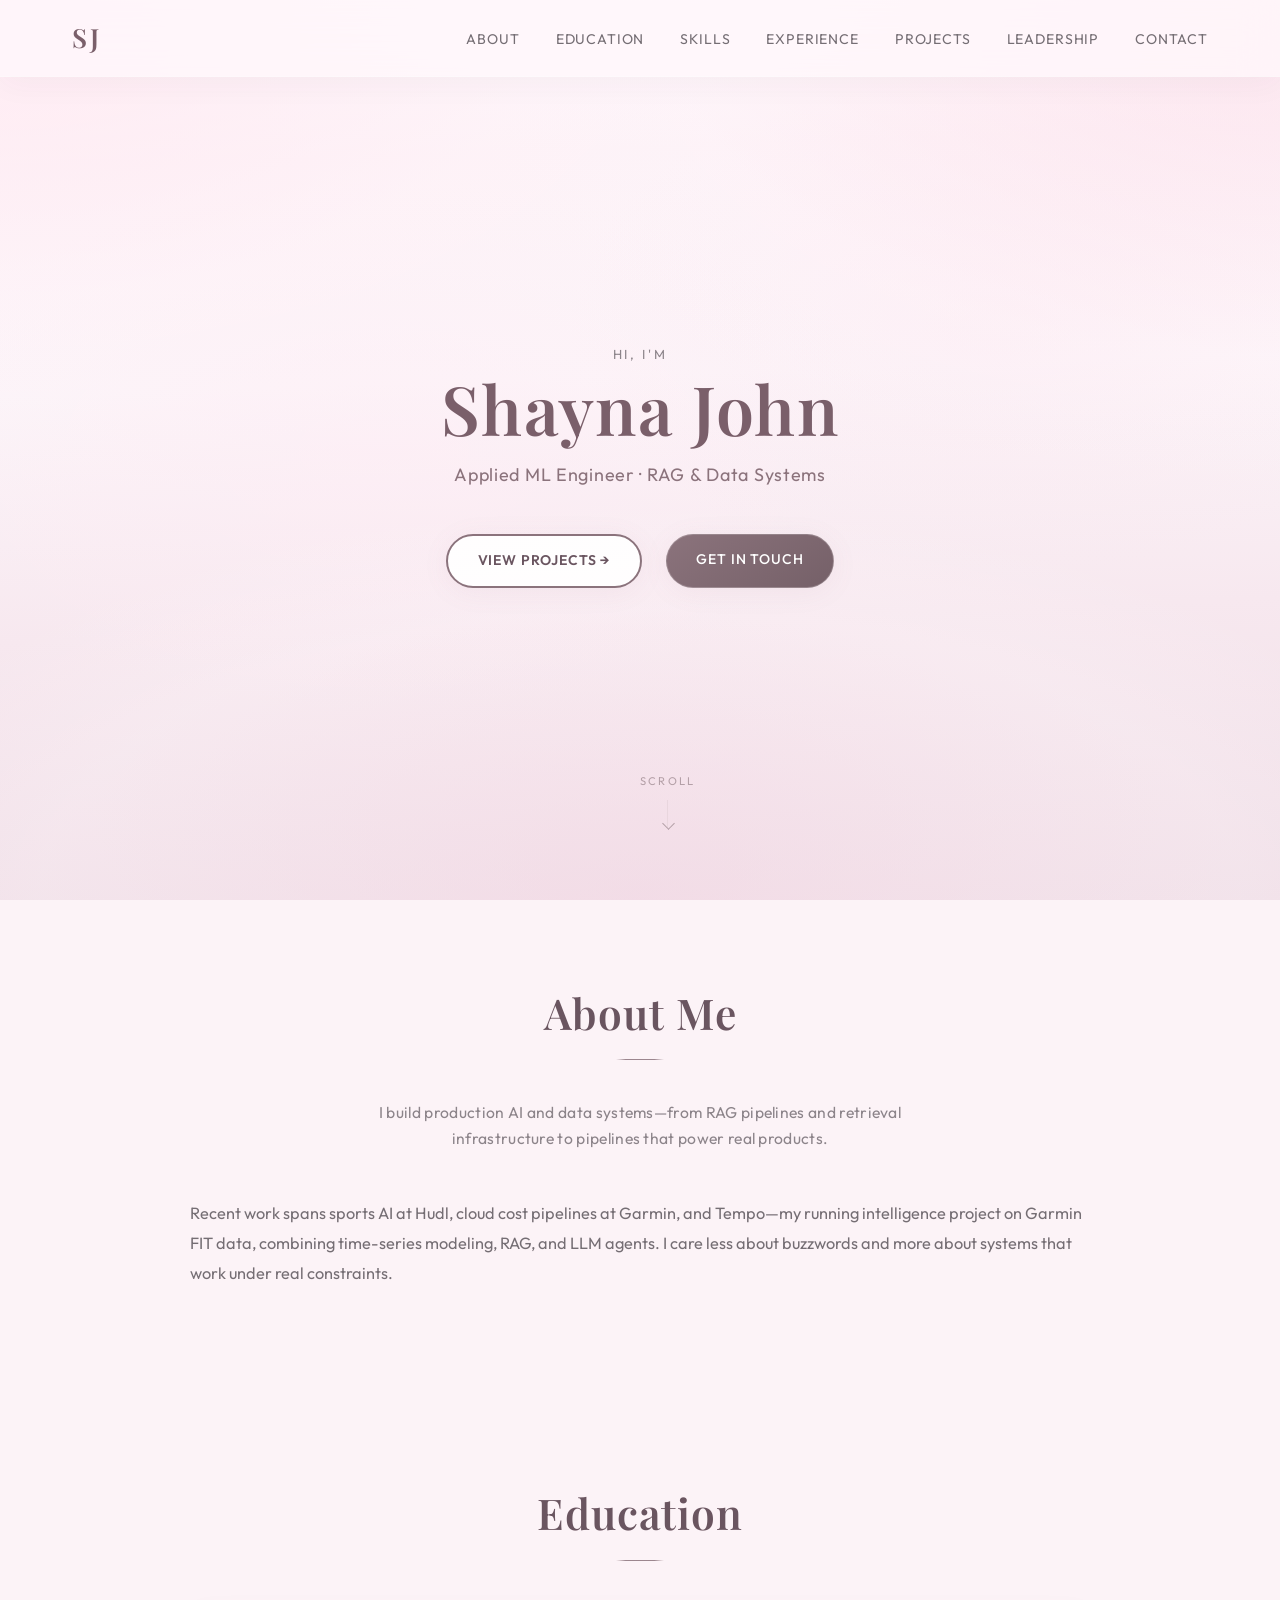
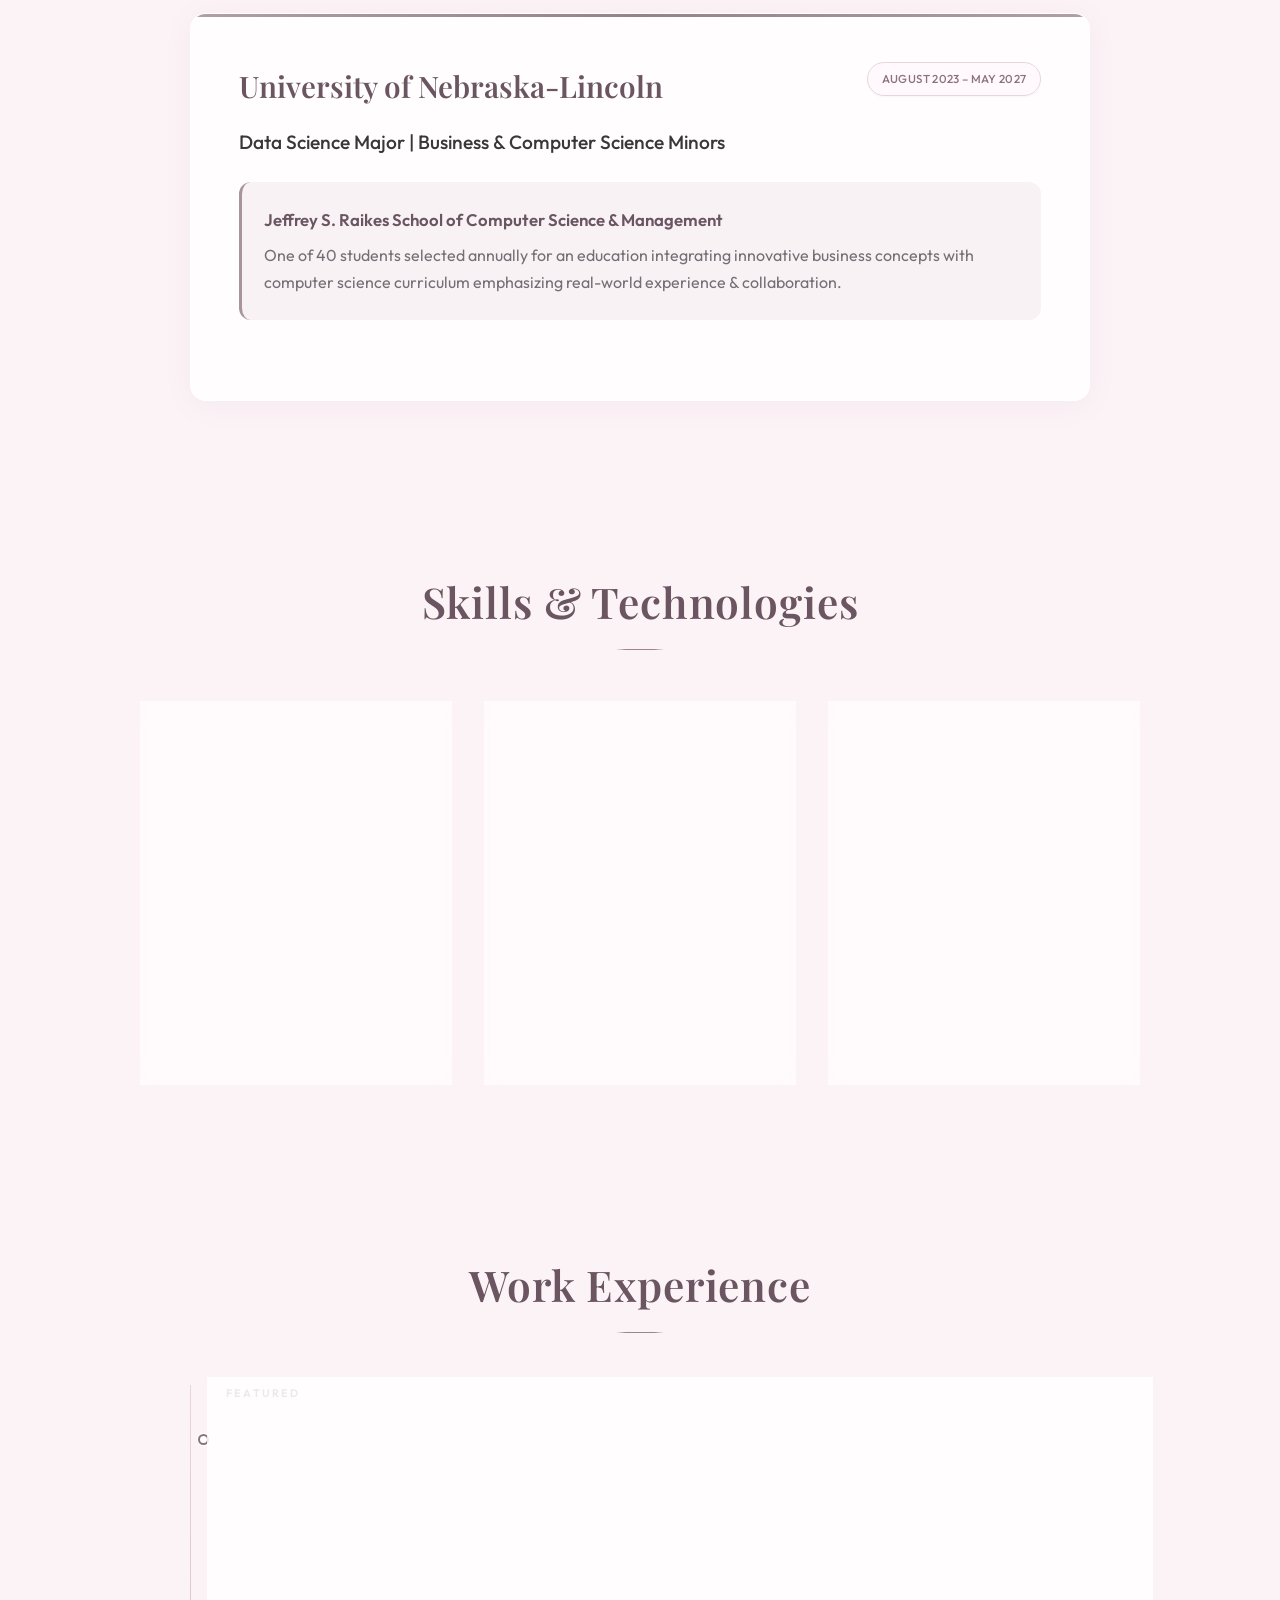
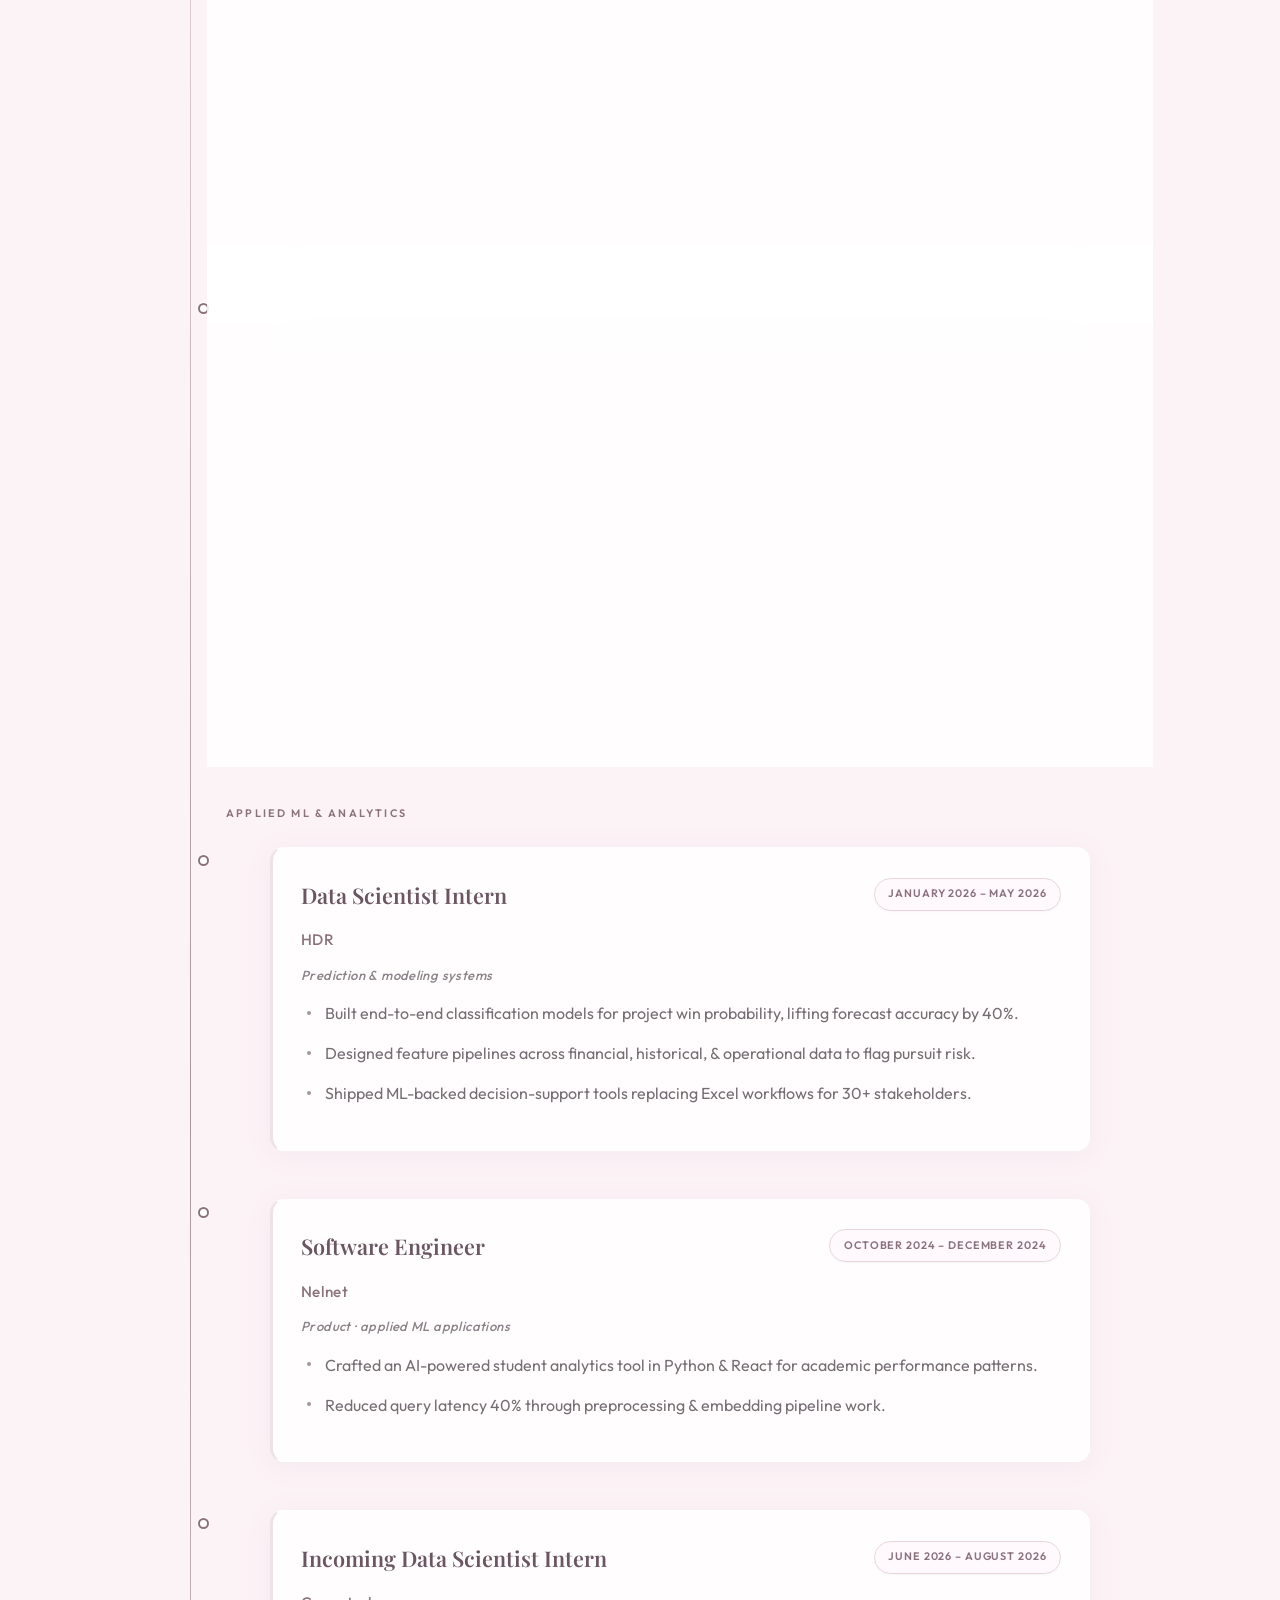
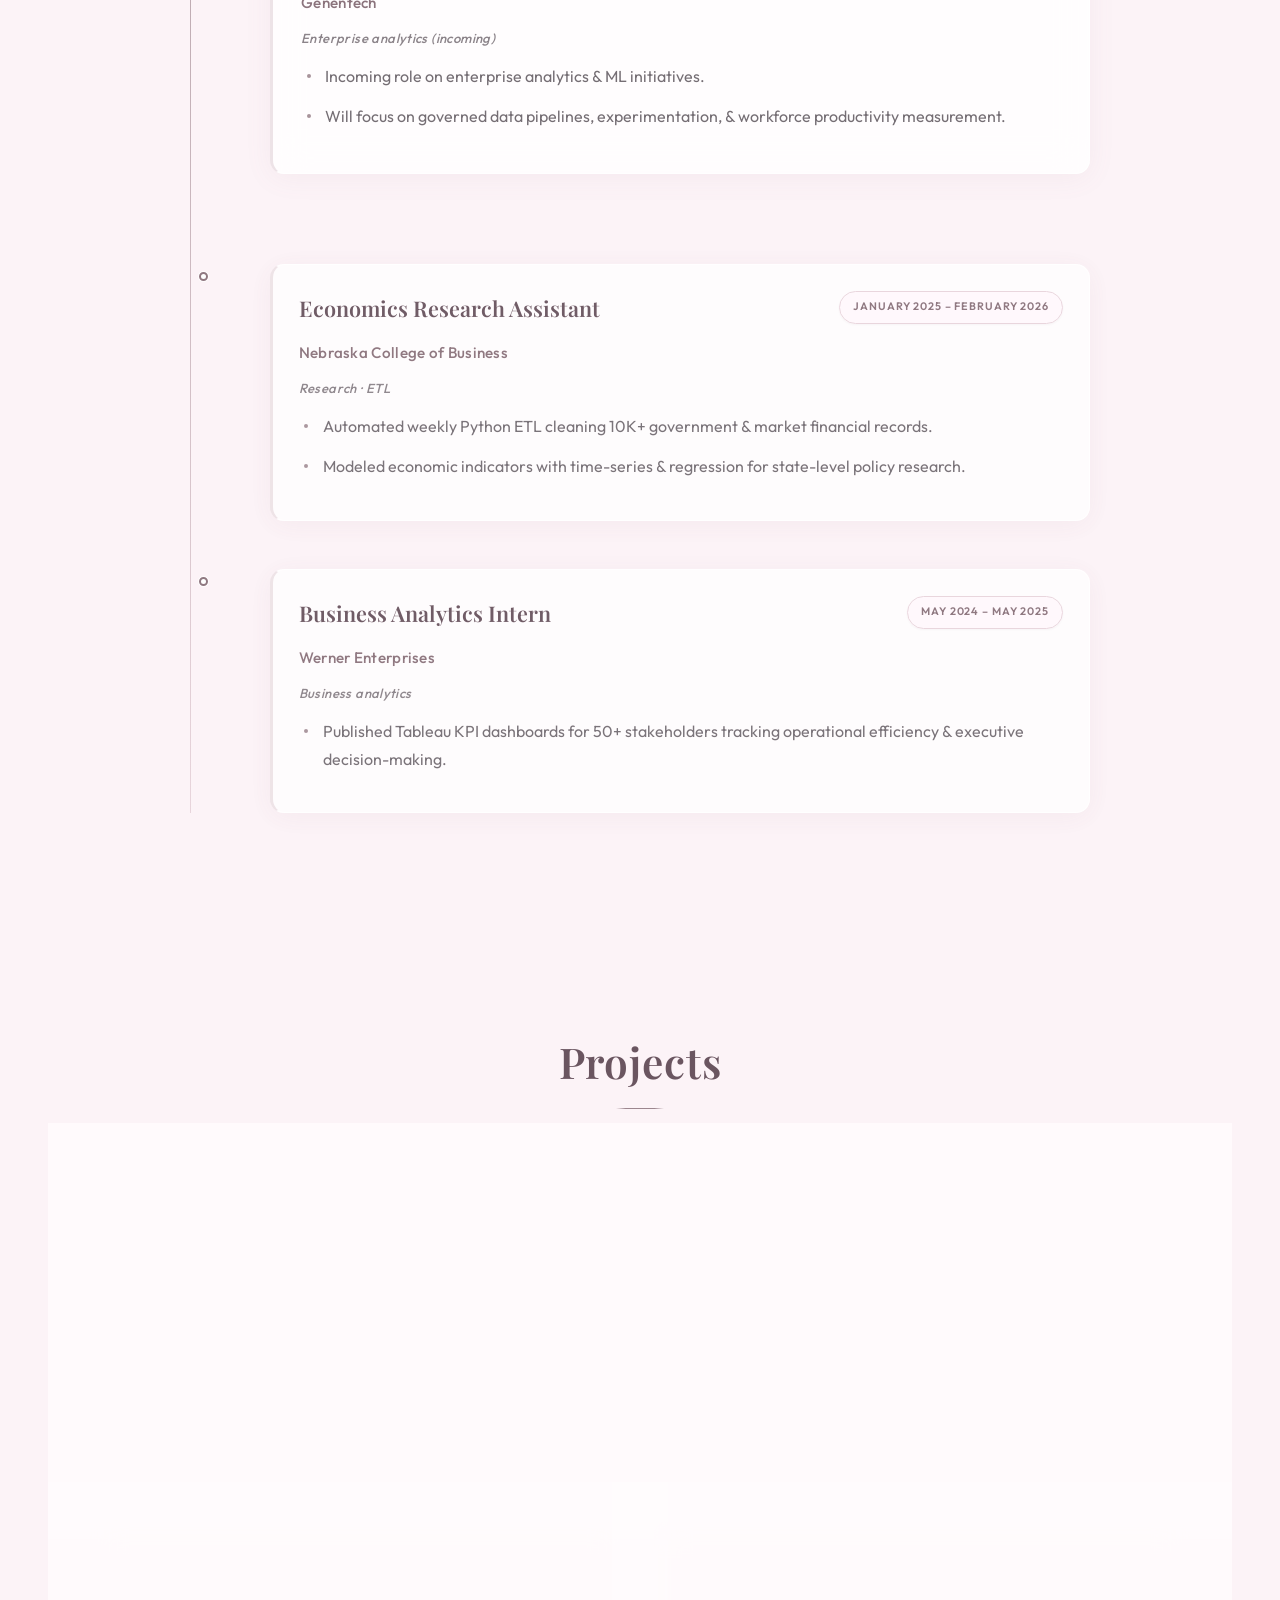
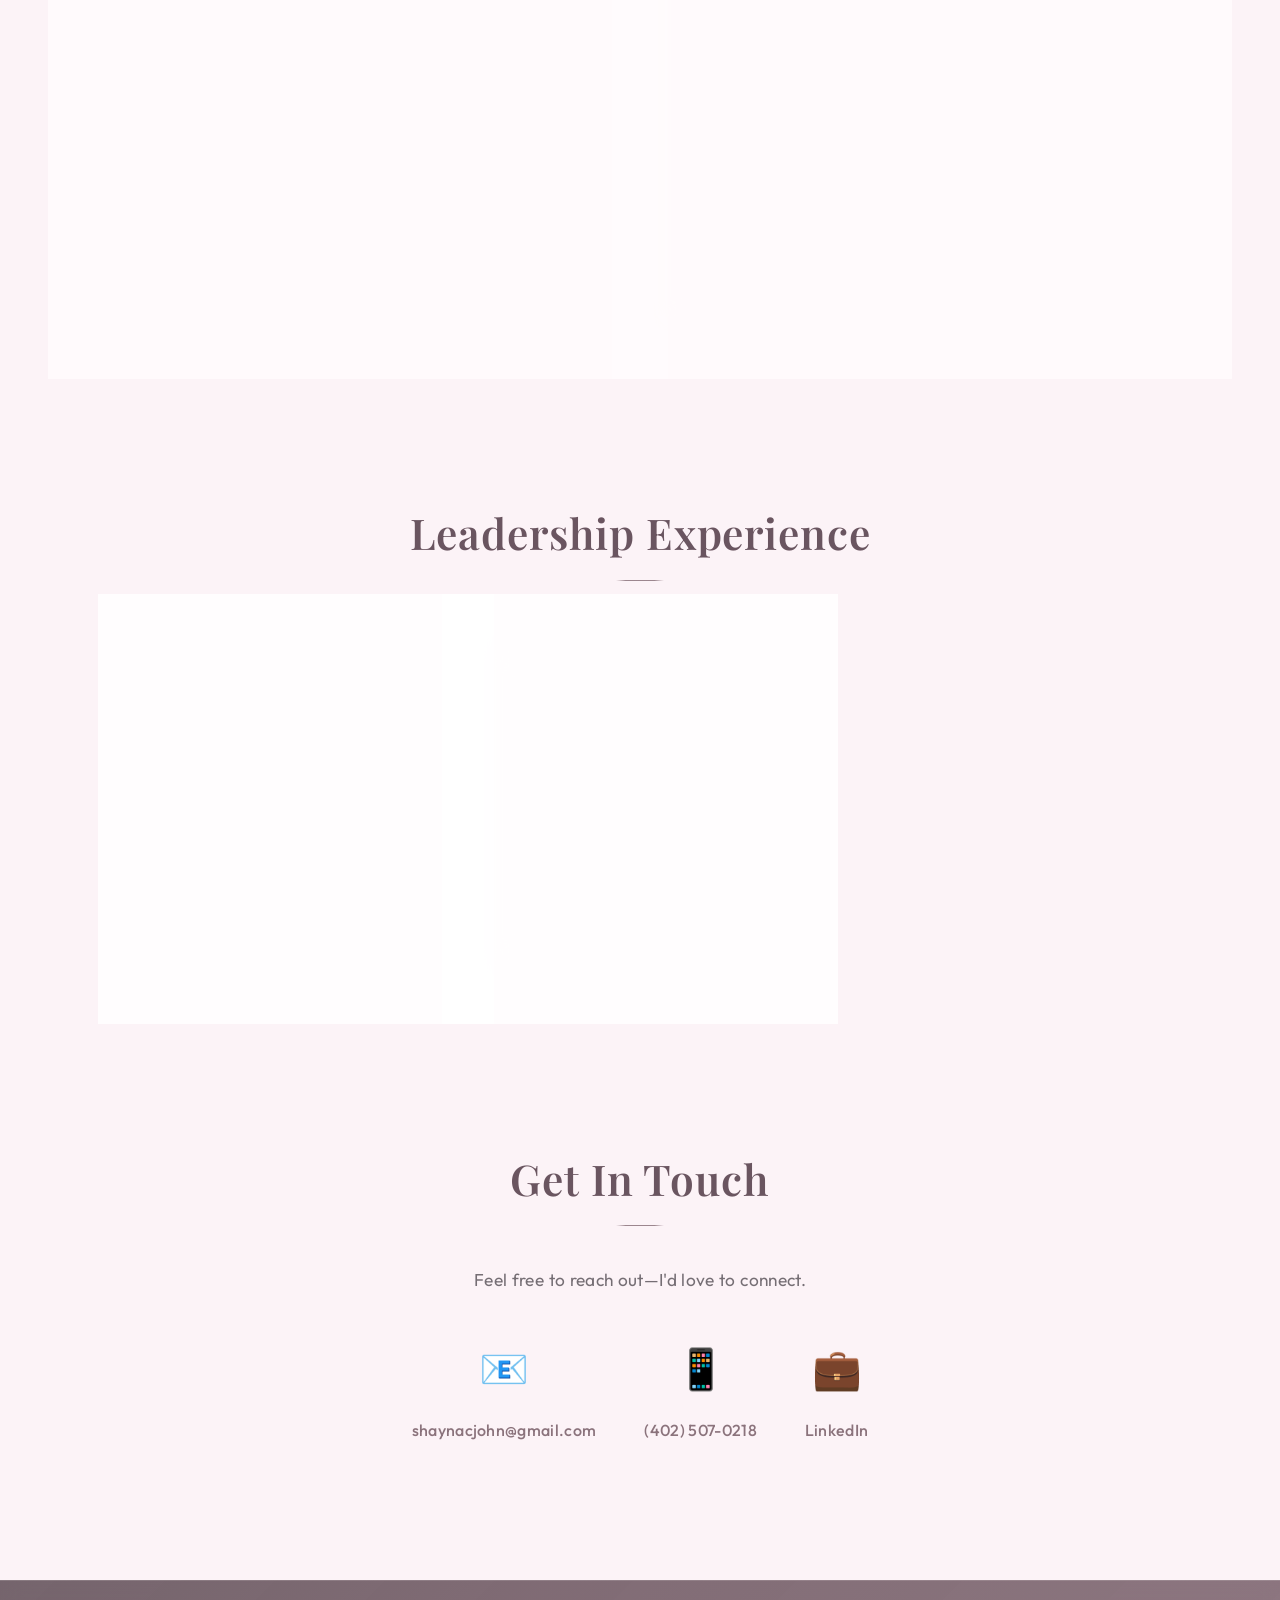
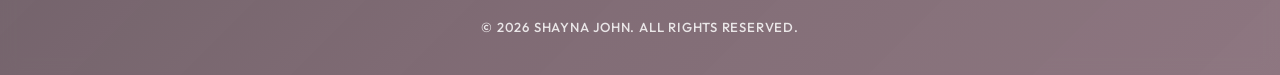
==== commit 241dabbd: "ui fixes" ====
--- a/index.html
+++ b/index.html
@@ -1,4 +1,4 @@
-<!DOCTYPE html>
+<!doctype html>
 <html lang="en">
   <head>
     <meta charset="UTF-8" />
@@ -41,8 +41,8 @@
         <h1 class="hero-name">Shayna John</h1>
         <p class="hero-title">Applied ML Engineer · RAG & Data Systems</p>
         <div class="hero-buttons">
+          <a href="#projects" class="btn btn-projects">View Projects →</a>
           <a href="#contact" class="btn btn-primary">Get In Touch</a>
-          <a href="#projects" class="btn btn-secondary">View My Work</a>
         </div>
       </div>
       <div class="scroll-indicator">
@@ -61,11 +61,6 @@
         </p>
         <div class="about-content">
           <div class="about-text">
-            <p class="about-intro">
-              I'm a Data Science major at UNL (Business & CS minors) in the
-              Raikes School, focused on applied ML that ships: vector search,
-              governed data pipelines, and full-stack tools people actually use.
-            </p>
             <p>
               Recent work spans sports AI at Hudl, cloud cost pipelines at
               Garmin, and Tempo—my running intelligence project on Garmin FIT
@@ -82,9 +77,7 @@
     <section id="education" class="section education">
       <div class="container">
         <h2 class="section-title">Education</h2>
-        <p class="section-lede">
-          Degree program and the Raikes selective honors experience.
-        </p>
+
         <div class="education-card">
           <div class="education-header">
             <h3>University of Nebraska-Lincoln</h3>
@@ -109,9 +102,7 @@
     <section id="skills" class="section skills">
       <div class="container">
         <h2 class="section-title">Skills & Technologies</h2>
-        <p class="section-lede">
-          Stack behind the systems above—languages, modeling, and production tools.
-        </p>
+
         <div class="skills-grid">
           <div class="skill-category">
             <h3>Languages</h3>
@@ -163,122 +154,197 @@
     <section id="experience" class="section experience">
       <div class="container">
         <h2 class="section-title">Work Experience</h2>
-        <p class="section-lede">
-          Hudl and Garmin anchor the story—production RAG and data
-          infrastructure—with modeling and product ML roles around them.
-        </p>
+        
         <div class="timeline">
           <div class="experience-tier experience-tier--featured">
             <p class="tier-label">Featured</p>
-          <div class="timeline-item tier-1">
-            <div class="timeline-marker"></div>
-            <div class="timeline-content">
-              <div class="timeline-header">
-                <h3>Applied ML Engineer</h3>
-                <span class="timeline-company">Hudl</span>
-                <span class="timeline-date date-pill">August 2025 – May 2026</span>
-              </div>
-              <p class="role-focus">AI systems · RAG & retrieval</p>
-              <ul class="timeline-description">
-                <li>Shipped production RAG infrastructure with vector embeddings & AWS for context-aware basketball insights across historical play data.</li>
-                <li>Designed retrieval pipelines for sub-second semantic search over large-scale sports datasets.</li>
-                <li>Partnered with product & engineering to embed AI-assisted workflows in coaching analysis tools.</li>
-                <li>Led embedding evaluation & ranking experiments to improve retrieval quality.</li>
-                <li>Shipped AI assistant features that cut coaching workflow time by 30%.</li>
-              </ul>
-            </div>
-          </div>          <div class="timeline-item tier-1">
-            <div class="timeline-marker"></div>
-            <div class="timeline-content">
-              <div class="timeline-header">
-                <h3>Data Engineer Intern</h3>
-                <span class="timeline-company">Garmin</span>
-                <span class="timeline-date date-pill">May 2025 – August 2025</span>
-              </div>
-              <p class="role-focus">Data infrastructure · pipelines</p>
-              <ul class="timeline-description">
-                <li>Owned Apache Airflow ETL ingesting 50K+ daily server cost records from Azure & AWS into Garmin's Unified Data Management system.</li>
-                <li>Refactored & containerized legacy Airflow DAGs with Docker for reliable execution across cloud environments.</li>
-                <li>Delivered a Qlik dashboard on pipeline latency & cloud migration KPIs adopted by engineering teams & leadership.</li>
-              </ul>
-            </div>
-          </div>          </div>
+            <div class="timeline-item tier-1">
+              <div class="timeline-marker"></div>
+              <div class="timeline-content">
+                <div class="timeline-header">
+                  <h3>Applied ML Engineer</h3>
+                  <span class="timeline-company">Hudl</span>
+                  <span class="timeline-date date-pill"
+                    >August 2025 – May 2026</span
+                  >
+                </div>
+                <p class="role-focus">AI systems · RAG & retrieval</p>
+                <ul class="timeline-description">
+                  <li>
+                    Shipped production RAG infrastructure with vector embeddings
+                    & AWS for context-aware basketball insights across
+                    historical play data.
+                  </li>
+                  <li>
+                    Designed retrieval pipelines for sub-second semantic search
+                    over large-scale sports datasets.
+                  </li>
+                  <li>
+                    Partnered with product & engineering to embed AI-assisted
+                    workflows in coaching analysis tools.
+                  </li>
+                  <li>
+                    Led embedding evaluation & ranking experiments to improve
+                    retrieval quality.
+                  </li>
+                  <li>
+                    Shipped AI assistant features that cut coaching workflow
+                    time by 30%.
+                  </li>
+                </ul>
+              </div>
+            </div>
+            <div class="timeline-item tier-1">
+              <div class="timeline-marker"></div>
+              <div class="timeline-content">
+                <div class="timeline-header">
+                  <h3>Data Engineer Intern</h3>
+                  <span class="timeline-company">Garmin</span>
+                  <span class="timeline-date date-pill"
+                    >May 2025 – August 2025</span
+                  >
+                </div>
+                <p class="role-focus">Data infrastructure · pipelines</p>
+                <ul class="timeline-description">
+                  <li>
+                    Owned Apache Airflow ETL ingesting 50K+ daily server cost
+                    records from Azure & AWS into Garmin's Unified Data
+                    Management system.
+                  </li>
+                  <li>
+                    Refactored & containerized legacy Airflow DAGs with Docker
+                    for reliable execution across cloud environments.
+                  </li>
+                  <li>
+                    Delivered a Qlik dashboard on pipeline latency & cloud
+                    migration KPIs adopted by engineering teams & leadership.
+                  </li>
+                </ul>
+              </div>
+            </div>
+          </div>
           <div class="experience-tier">
             <p class="tier-label">Applied ML & analytics</p>
-          <div class="timeline-item tier-2">
-            <div class="timeline-marker"></div>
-            <div class="timeline-content">
-              <div class="timeline-header">
-                <h3>Data Scientist Intern</h3>
-                <span class="timeline-company">HDR</span>
-                <span class="timeline-date date-pill">January 2026 – May 2026</span>
-              </div>
-              <p class="role-focus">Prediction & modeling systems</p>
-              <ul class="timeline-description">
-                <li>Built end-to-end classification models for project win probability, lifting forecast accuracy by 40%.</li>
-                <li>Designed feature pipelines across financial, historical, & operational data to flag pursuit risk.</li>
-                <li>Shipped ML-backed decision-support tools replacing Excel workflows for 30+ stakeholders.</li>
-              </ul>
-            </div>
-          </div>          <div class="timeline-item tier-2">
-            <div class="timeline-marker"></div>
-            <div class="timeline-content">
-              <div class="timeline-header">
-                <h3>Software Engineer</h3>
-                <span class="timeline-company">Nelnet</span>
-                <span class="timeline-date date-pill">October 2024 – December 2024</span>
-              </div>
-              <p class="role-focus">Product · applied ML applications</p>
-              <ul class="timeline-description">
-                <li>Crafted an AI-powered student analytics tool in Python & React for academic performance patterns.</li>
-                <li>Reduced query latency 40% through preprocessing & embedding pipeline work.</li>
-              </ul>
-            </div>
-          </div>          <div class="timeline-item tier-2">
-            <div class="timeline-marker"></div>
-            <div class="timeline-content">
-              <div class="timeline-header">
-                <h3>Incoming Data Scientist Intern</h3>
-                <span class="timeline-company">Genentech</span>
-                <span class="timeline-date date-pill">June 2026 – August 2026</span>
-              </div>
-              <p class="role-focus">Enterprise analytics (incoming)</p>
-              <ul class="timeline-description">
-                <li>Incoming role on enterprise analytics & ML initiatives.</li>
-                <li>Will focus on governed data pipelines, experimentation, & workforce productivity measurement.</li>
-              </ul>
-            </div>
-          </div>          </div>
+            <div class="timeline-item tier-2">
+              <div class="timeline-marker"></div>
+              <div class="timeline-content">
+                <div class="timeline-header">
+                  <h3>Data Scientist Intern</h3>
+                  <span class="timeline-company">HDR</span>
+                  <span class="timeline-date date-pill"
+                    >January 2026 – May 2026</span
+                  >
+                </div>
+                <p class="role-focus">Prediction & modeling systems</p>
+                <ul class="timeline-description">
+                  <li>
+                    Built end-to-end classification models for project win
+                    probability, lifting forecast accuracy by 40%.
+                  </li>
+                  <li>
+                    Designed feature pipelines across financial, historical, &
+                    operational data to flag pursuit risk.
+                  </li>
+                  <li>
+                    Shipped ML-backed decision-support tools replacing Excel
+                    workflows for 30+ stakeholders.
+                  </li>
+                </ul>
+              </div>
+            </div>
+            <div class="timeline-item tier-2">
+              <div class="timeline-marker"></div>
+              <div class="timeline-content">
+                <div class="timeline-header">
+                  <h3>Software Engineer</h3>
+                  <span class="timeline-company">Nelnet</span>
+                  <span class="timeline-date date-pill"
+                    >October 2024 – December 2024</span
+                  >
+                </div>
+                <p class="role-focus">Product · applied ML applications</p>
+                <ul class="timeline-description">
+                  <li>
+                    Crafted an AI-powered student analytics tool in Python &
+                    React for academic performance patterns.
+                  </li>
+                  <li>
+                    Reduced query latency 40% through preprocessing & embedding
+                    pipeline work.
+                  </li>
+                </ul>
+              </div>
+            </div>
+            <div class="timeline-item tier-2">
+              <div class="timeline-marker"></div>
+              <div class="timeline-content">
+                <div class="timeline-header">
+                  <h3>Incoming Data Scientist Intern</h3>
+                  <span class="timeline-company">Genentech</span>
+                  <span class="timeline-date date-pill"
+                    >June 2026 – August 2026</span
+                  >
+                </div>
+                <p class="role-focus">Enterprise analytics (incoming)</p>
+                <ul class="timeline-description">
+                  <li>
+                    Incoming role on enterprise analytics & ML initiatives.
+                  </li>
+                  <li>
+                    Will focus on governed data pipelines, experimentation, &
+                    workforce productivity measurement.
+                  </li>
+                </ul>
+              </div>
+            </div>
+          </div>
           <div class="experience-tier experience-tier--compact">
             <p class="tier-label">Earlier roles</p>
-          <div class="timeline-item tier-3">
-            <div class="timeline-marker"></div>
-            <div class="timeline-content">
-              <div class="timeline-header">
-                <h3>Economics Research Assistant</h3>
-                <span class="timeline-company">Nebraska College of Business</span>
-                <span class="timeline-date date-pill">January 2025 – February 2026</span>
-              </div>
-              <p class="role-focus">Research · ETL</p>
-              <ul class="timeline-description">
-                <li>Automated weekly Python ETL cleaning 10K+ government & market financial records.</li>
-                <li>Modeled economic indicators with time-series & regression for state-level policy research.</li>
-              </ul>
-            </div>
-          </div>          <div class="timeline-item tier-3">
-            <div class="timeline-marker"></div>
-            <div class="timeline-content">
-              <div class="timeline-header">
-                <h3>Business Analytics Intern</h3>
-                <span class="timeline-company">Werner Enterprises</span>
-                <span class="timeline-date date-pill">May 2024 – May 2025</span>
-              </div>
-              <p class="role-focus">Business analytics</p>
-              <ul class="timeline-description">
-                <li>Published Tableau KPI dashboards for 50+ stakeholders tracking operational efficiency & executive decision-making.</li>
-              </ul>
-            </div>
-          </div>          </div>
+            <div class="timeline-item tier-3">
+              <div class="timeline-marker"></div>
+              <div class="timeline-content">
+                <div class="timeline-header">
+                  <h3>Economics Research Assistant</h3>
+                  <span class="timeline-company"
+                    >Nebraska College of Business</span
+                  >
+                  <span class="timeline-date date-pill"
+                    >January 2025 – February 2026</span
+                  >
+                </div>
+                <p class="role-focus">Research · ETL</p>
+                <ul class="timeline-description">
+                  <li>
+                    Automated weekly Python ETL cleaning 10K+ government &
+                    market financial records.
+                  </li>
+                  <li>
+                    Modeled economic indicators with time-series & regression
+                    for state-level policy research.
+                  </li>
+                </ul>
+              </div>
+            </div>
+            <div class="timeline-item tier-3">
+              <div class="timeline-marker"></div>
+              <div class="timeline-content">
+                <div class="timeline-header">
+                  <h3>Business Analytics Intern</h3>
+                  <span class="timeline-company">Werner Enterprises</span>
+                  <span class="timeline-date date-pill"
+                    >May 2024 – May 2025</span
+                  >
+                </div>
+                <p class="role-focus">Business analytics</p>
+                <ul class="timeline-description">
+                  <li>
+                    Published Tableau KPI dashboards for 50+ stakeholders
+                    tracking operational efficiency & executive decision-making.
+                  </li>
+                </ul>
+              </div>
+            </div>
+          </div>
         </div>
       </div>
     </section>
@@ -287,10 +353,7 @@
     <section id="projects" class="section projects">
       <div class="container">
         <h2 class="section-title">Projects</h2>
-        <p class="section-lede">
-          Tempo is the flagship build; BigByte and Beautify show earlier
-          recommendation-system work.
-        </p>
+        
         <div class="projects-grid">
           <div class="project-card project-card--featured">
             <div class="project-header">
@@ -305,9 +368,7 @@
               </h3>
               <span class="project-date date-pill">May 2026 – Present</span>
             </div>
-            <p class="project-framing">
-              Flagship side project: AI running coach on real wearable telemetry.
-            </p>
+            
             <p class="project-description">
               Building an AI running intelligence system using Garmin FIT data,
               combining time-series analysis, vector search, & LLM-based agents.
@@ -337,10 +398,13 @@
                   >BigByte</a
                 >
               </h3>
-              <span class="project-date date-pill">January 2026 – May 2026</span>
+              <span class="project-date date-pill"
+                >January 2026 – May 2026</span
+              >
             </div>
             <p class="project-framing">
-              Group decision-making when everyone has different food preferences.
+              Group decision-making when everyone has different food
+              preferences.
             </p>
             <p class="project-description">
               Built a group-based restaurant recommendation system that
@@ -365,7 +429,9 @@
                   >Beautify</a
                 >
               </h3>
-              <span class="project-date date-pill">June 2025 – August 2025</span>
+              <span class="project-date date-pill"
+                >June 2025 – August 2025</span
+              >
             </div>
             <p class="project-framing">
               Personalization problem: match users to beauty products at scale.
@@ -380,7 +446,6 @@
             </p>
           </div>
         </div>
-
       </div>
     </section>
 
@@ -388,17 +453,15 @@
     <section id="leadership" class="section leadership">
       <div class="container">
         <h2 class="section-title">Leadership Experience</h2>
-        <p class="section-lede">
-          Operations and leadership outside the classroom—budgets, recruitment, and scale.
-        </p>
+        
         <div class="leadership-grid">
           <div class="leadership-card">
             <h3>TASSEL Cambodia UNL</h3>
             <p class="leadership-role">Vice President</p>
             <p class="leadership-date">May 2024 - Present</p>
             <p class="leadership-description">
-              Scaled recruitment and club operations as VP; managed tutor programs
-              and funding strategy for expansion.
+              Scaled recruitment and club operations as VP; managed tutor
+              programs and funding strategy for expansion.
             </p>
           </div>
 
@@ -407,8 +470,8 @@
             <p class="leadership-role">Director of Finance</p>
             <p class="leadership-date">August 2022 - May 2023</p>
             <p class="leadership-description">
-              Led financial planning—set annual event budgets from historical spend
-              analysis for coalition programming.
+              Led financial planning—set annual event budgets from historical
+              spend analysis for coalition programming.
             </p>
           </div>
 
@@ -417,8 +480,8 @@
             <p class="leadership-role">Tournament Manager</p>
             <p class="leadership-date">August 2020 - May 2021</p>
             <p class="leadership-description">
-              Ran tournament operations across concessions, volunteers, and safety
-              protocols for large competitive events.
+              Ran tournament operations across concessions, volunteers, and
+              safety protocols for large competitive events.
             </p>
           </div>
         </div>
--- a/styles.css
+++ b/styles.css
@@ -294,9 +294,26 @@
   transform: translateY(-2px);
 }
 
+/* Hero CTA — projects */
+.btn-projects {
+  background: rgba(255, 255, 255, 0.92);
+  color: var(--rose-ink);
+  border: 2px solid var(--rose-accent);
+  box-shadow: var(--shadow-card);
+  font-weight: 600;
+}
+
+.btn-projects:hover {
+  background: var(--rose-accent);
+  color: var(--white);
+  border-color: var(--rose-accent-hover);
+  box-shadow: var(--shadow-card-hover);
+  transform: translateY(-2px);
+}
+
 .scroll-indicator {
   position: absolute;
-  bottom: 10px;
+  bottom: 4.5rem;
   left: 50%;
   display: flex;
   flex-direction: column;
@@ -942,6 +959,16 @@
 
 .project-title-link:hover {
   color: var(--rose-accent);
+  text-decoration: underline;
+  text-underline-offset: 4px;
+}
+
+.project-header .project-title-link::after {
+  content: " ↗";
+  font-family: var(--font-sans);
+  font-size: 0.75em;
+  font-weight: 500;
+  opacity: 0.65;
 }
 
 .project-date {
@@ -1187,7 +1214,7 @@
   }
 
   .scroll-indicator {
-    bottom: 10px;
+    bottom: 3.25rem;
   }
 
   .logos-grid {
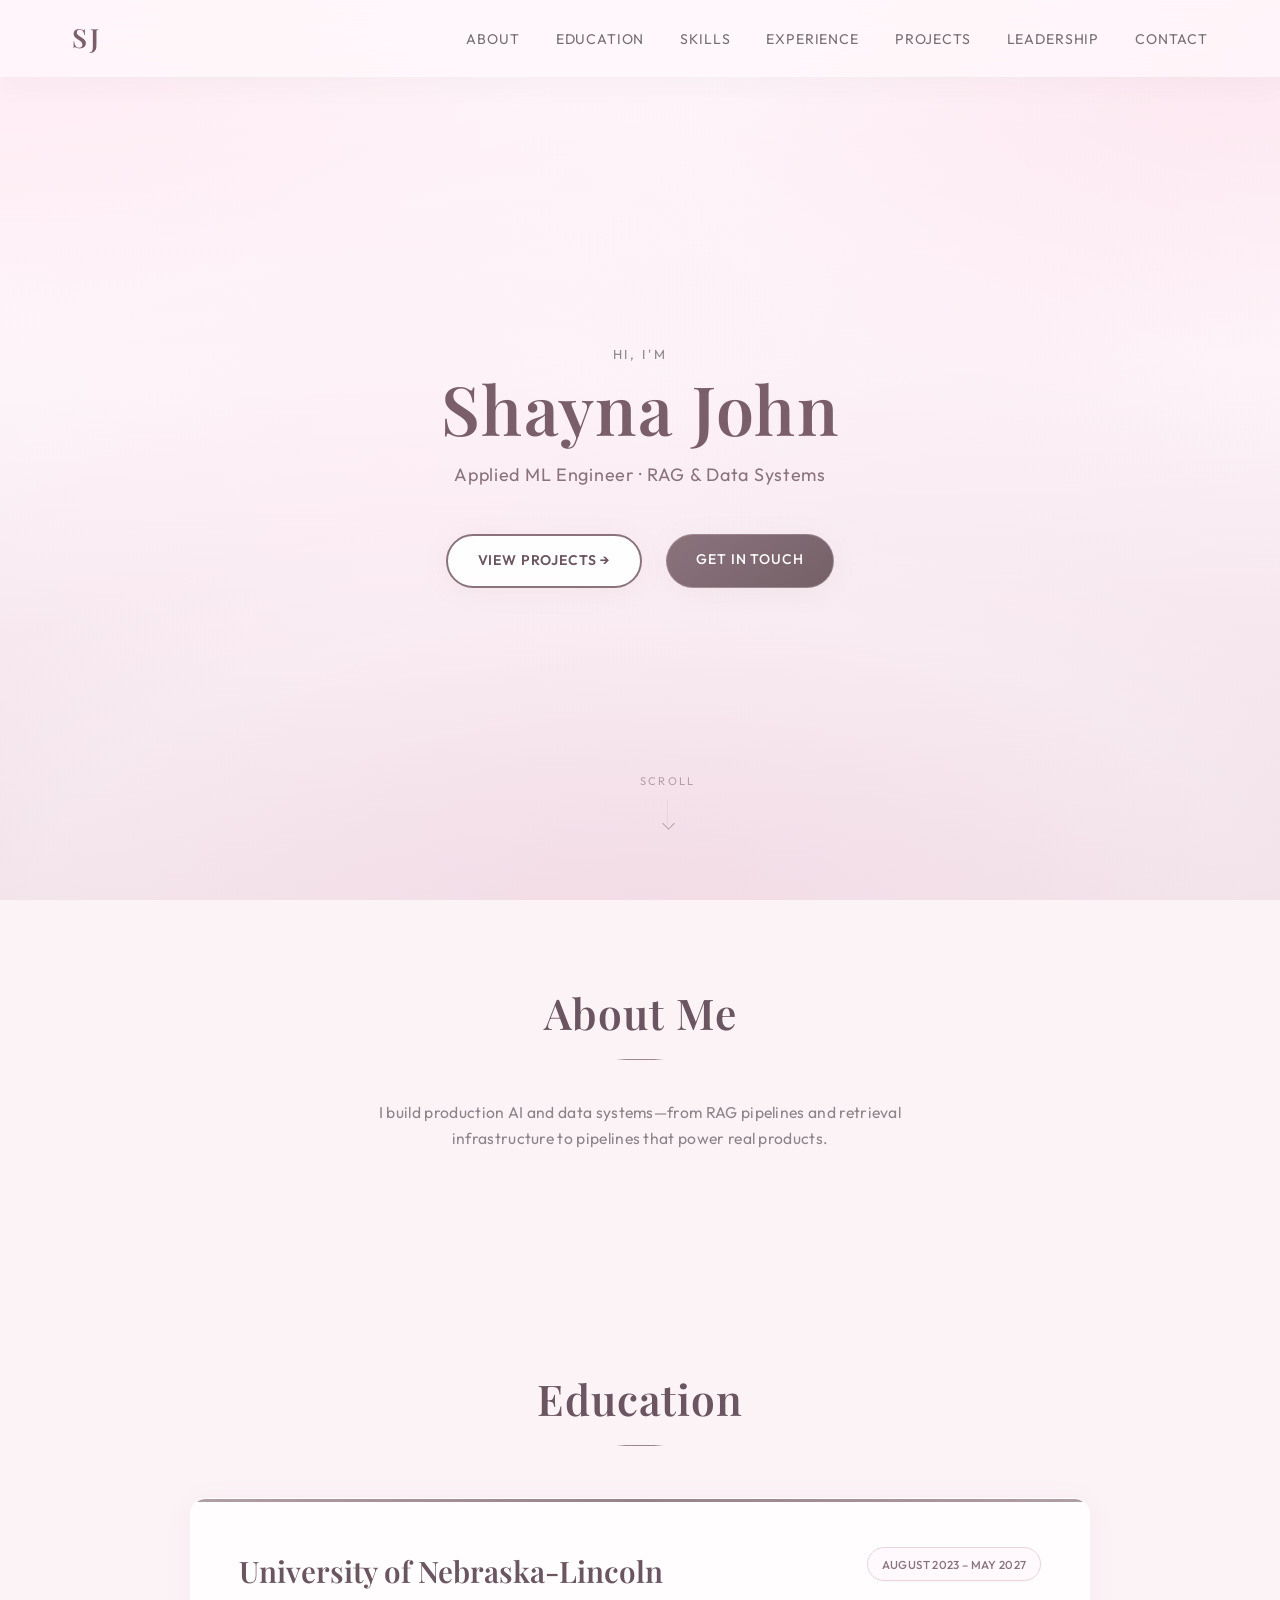
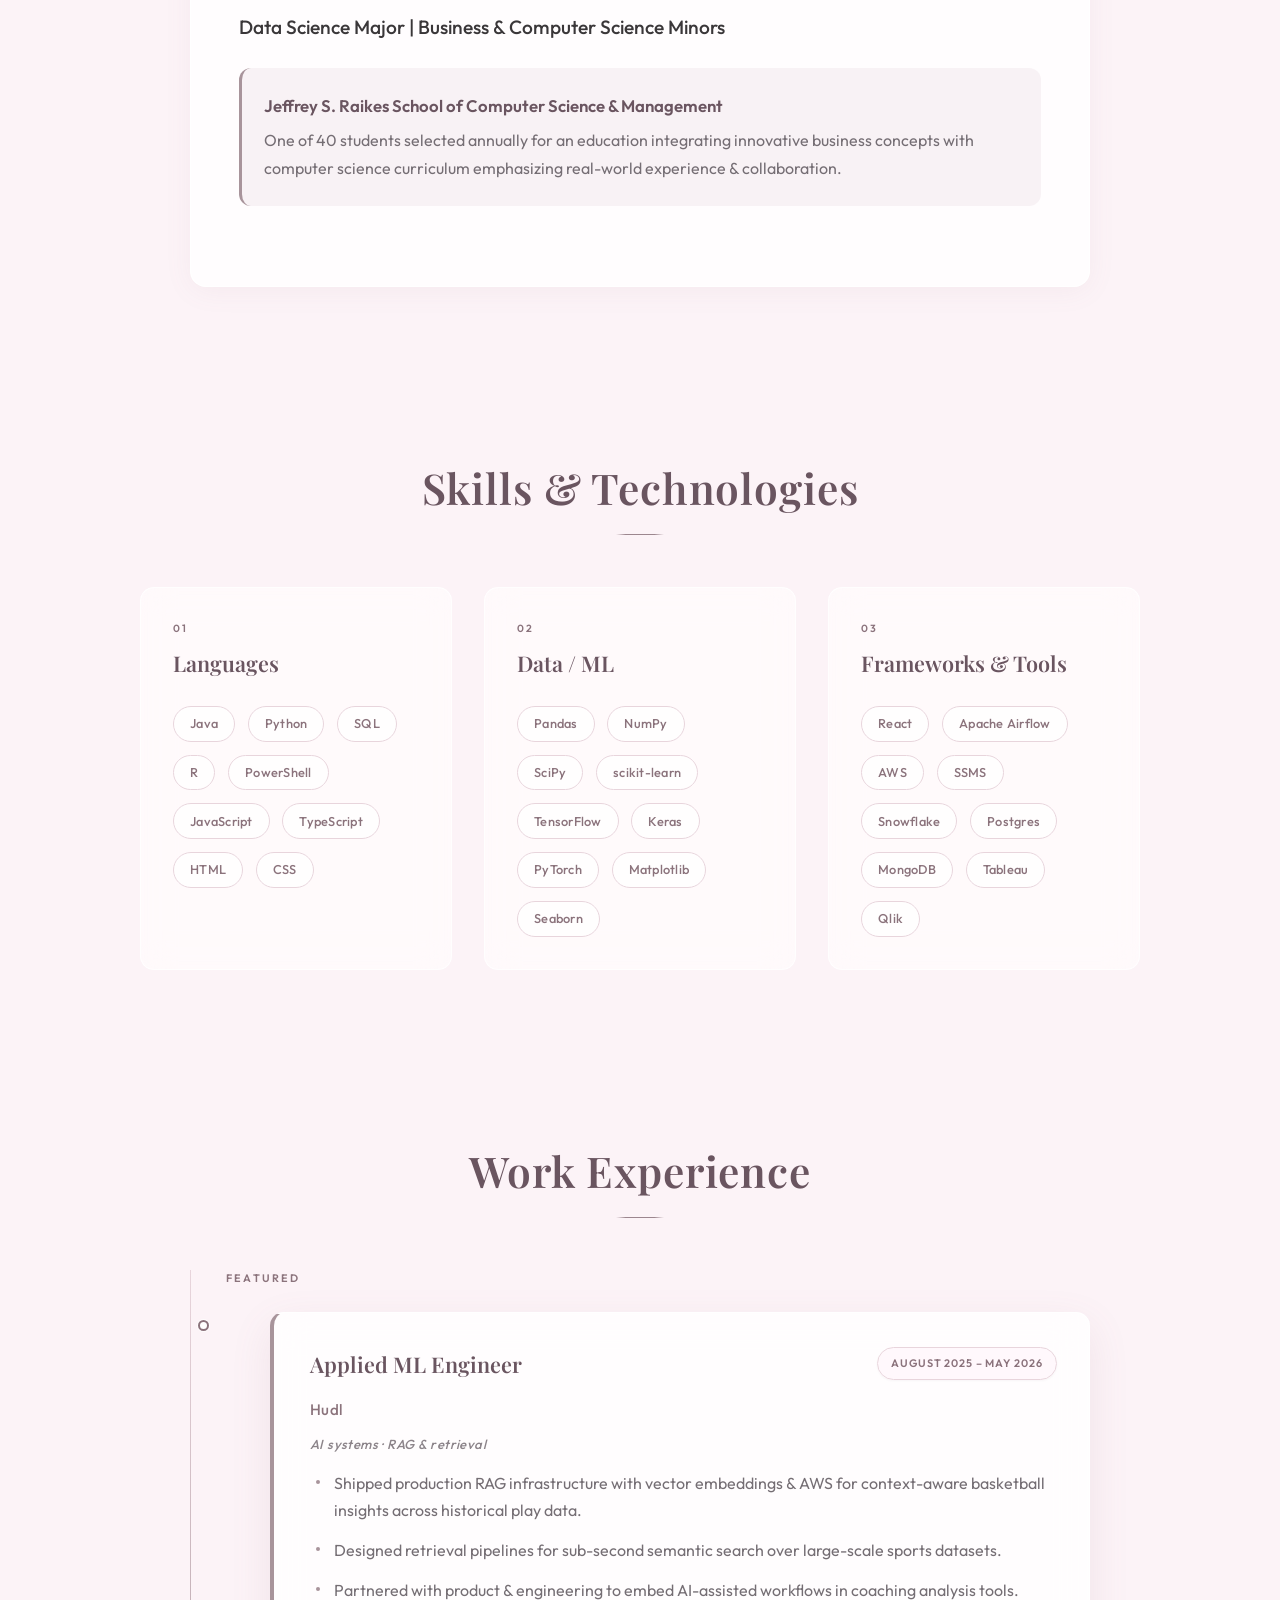
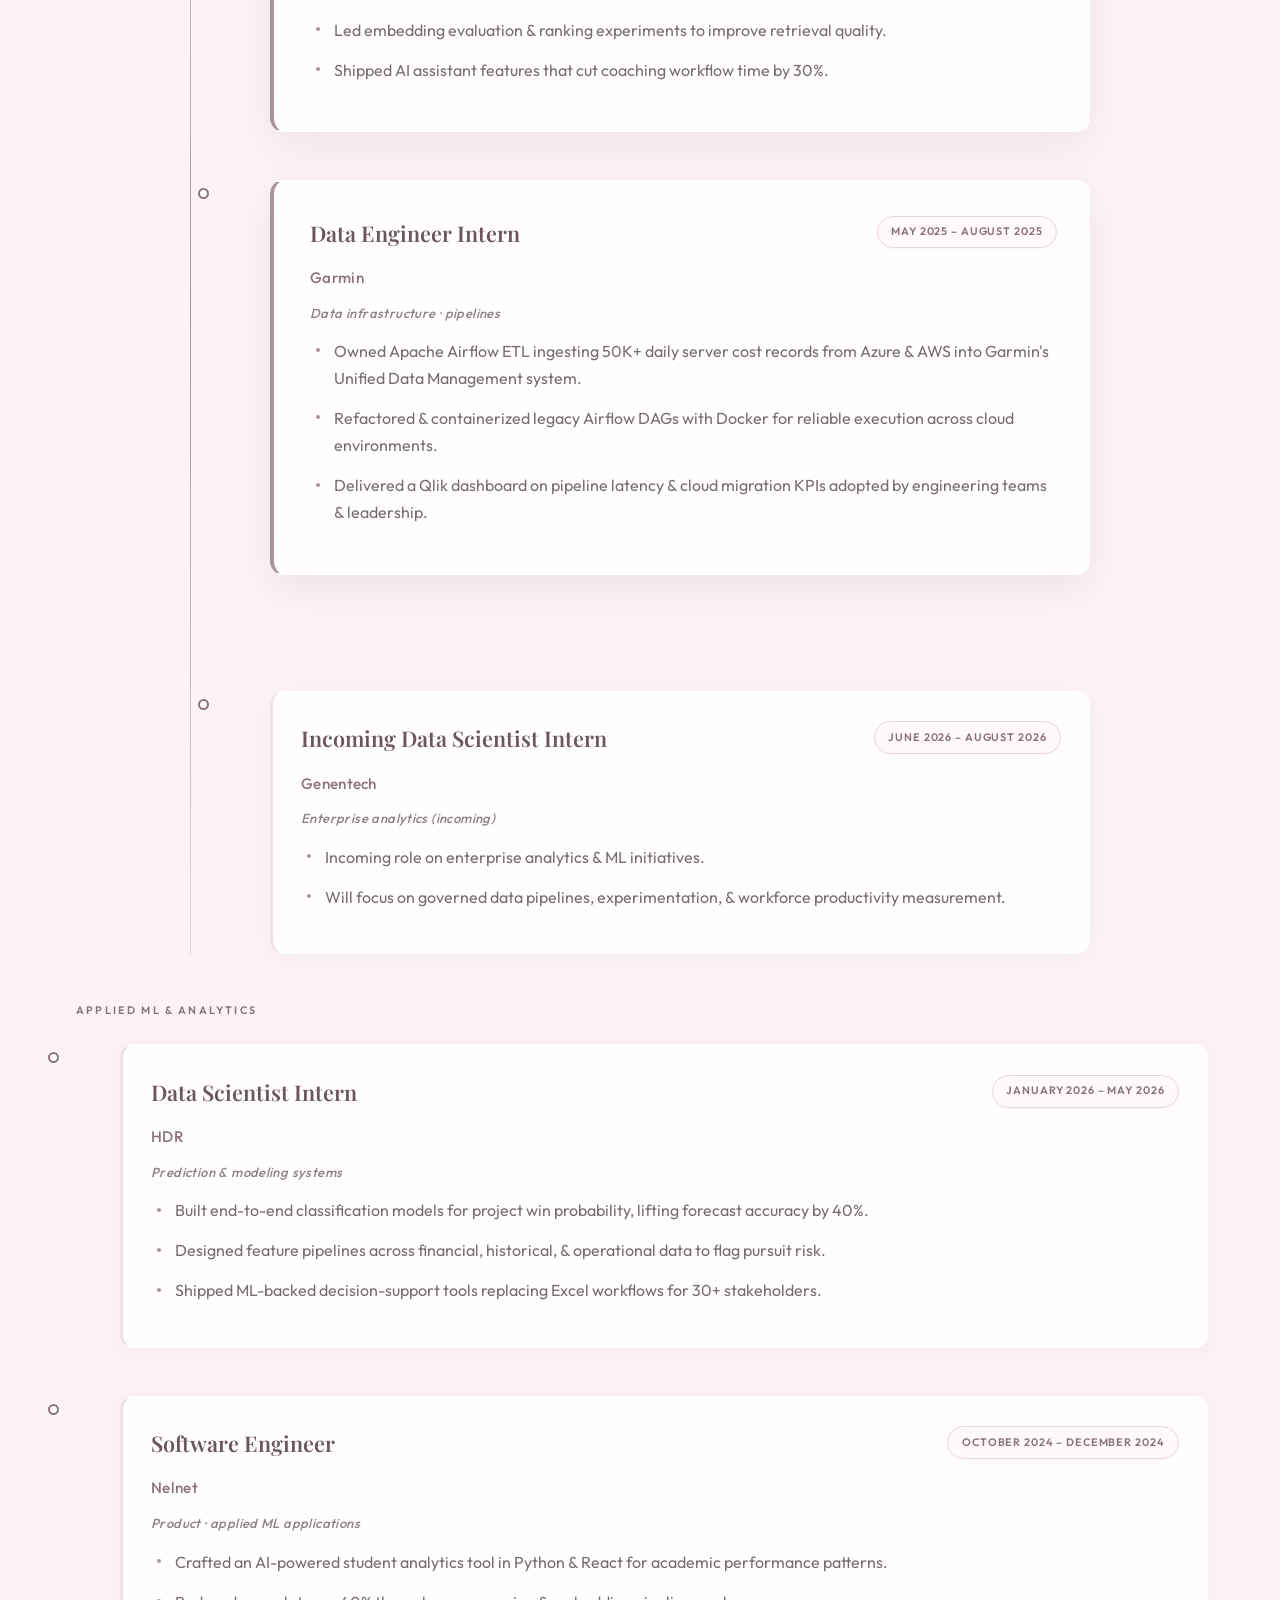
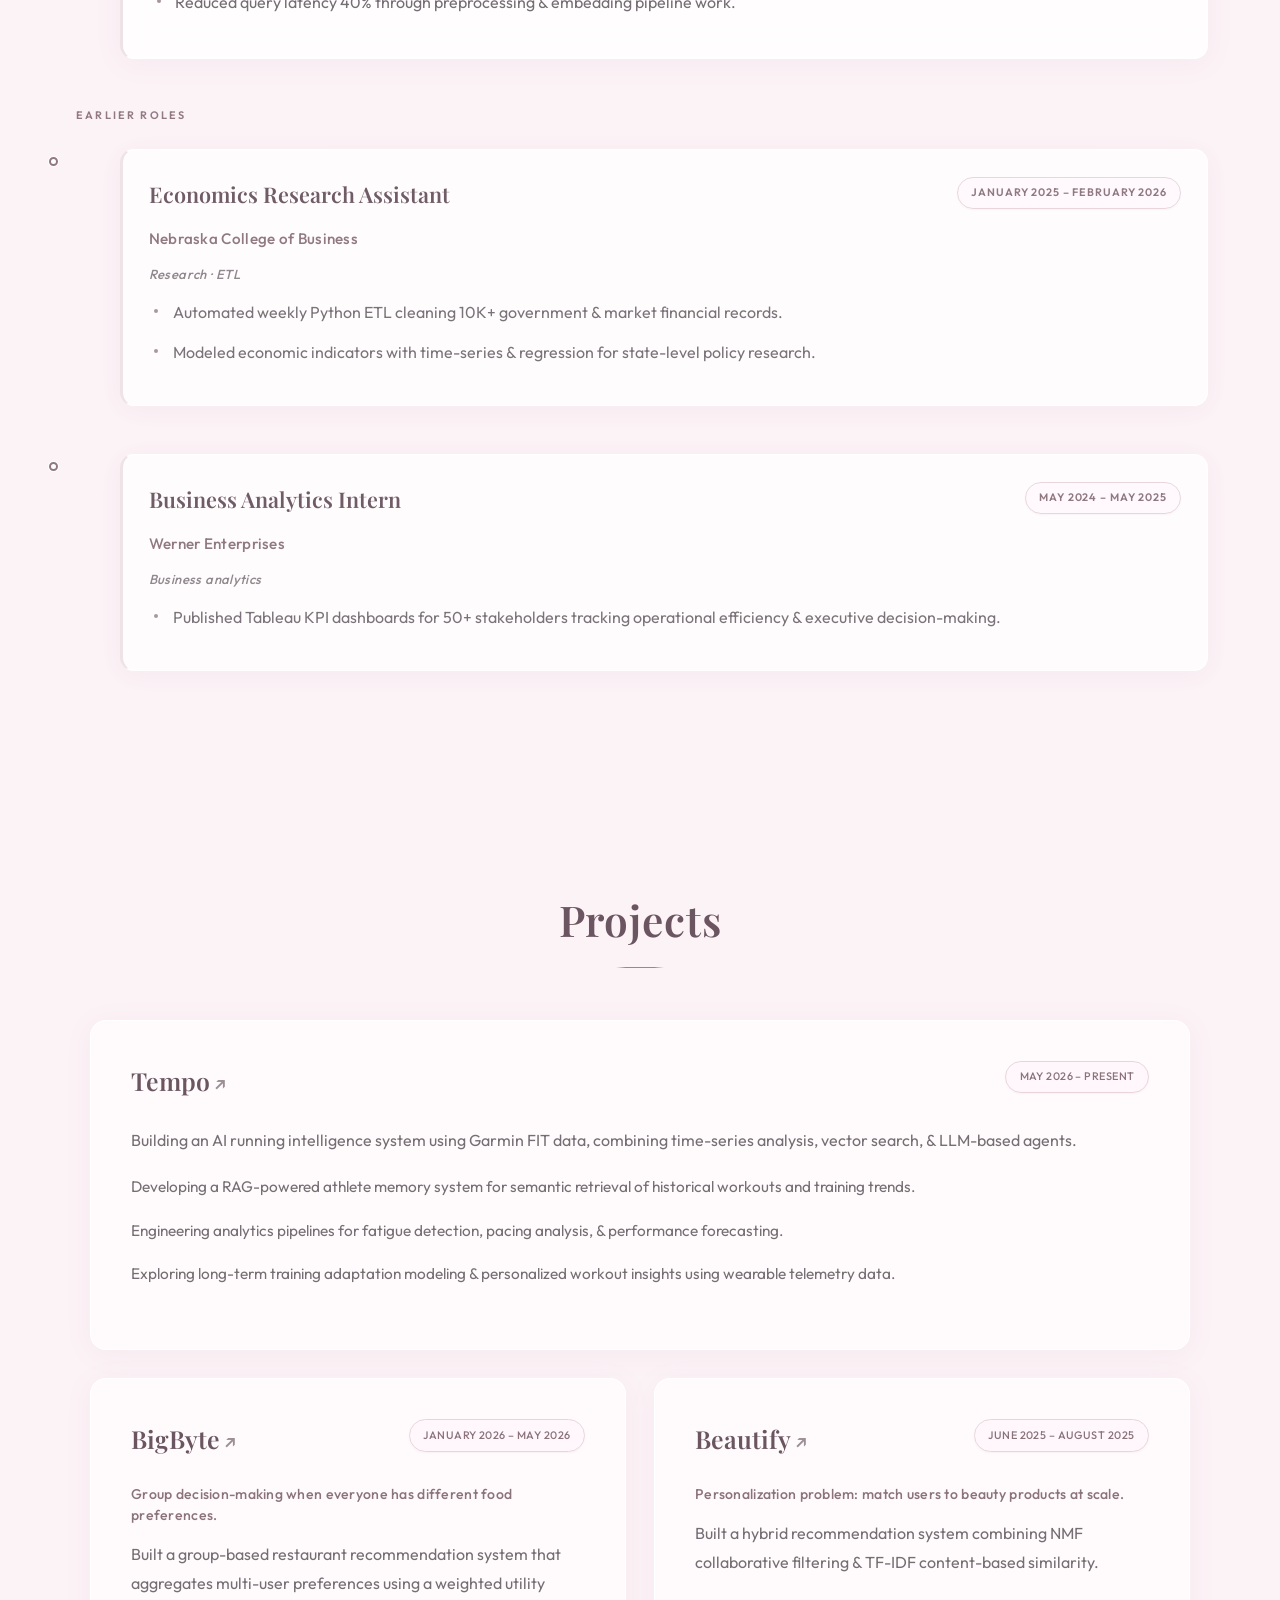
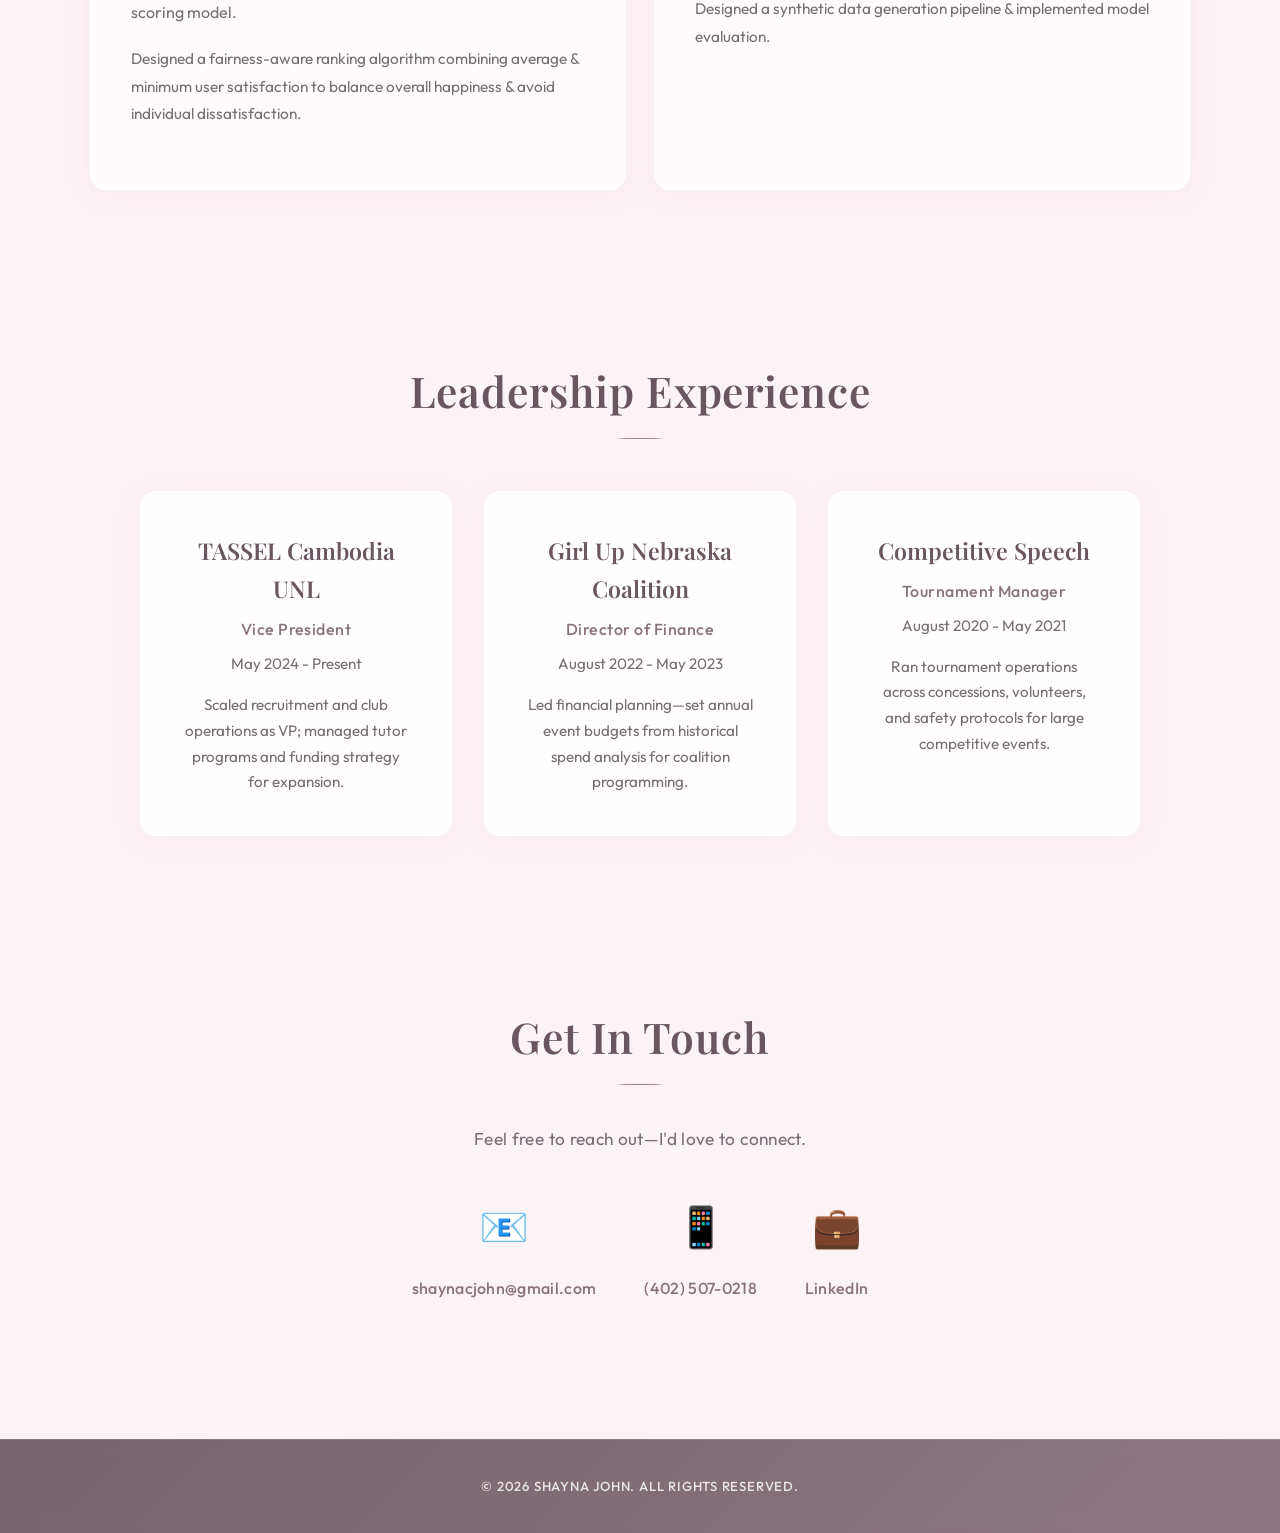
==== commit f47b64dd: "reordering of elements in tiers" ====
--- a/index.html
+++ b/index.html
@@ -60,15 +60,7 @@
           retrieval infrastructure to pipelines that power real products.
         </p>
         <div class="about-content">
-          <div class="about-text">
-            <p>
-              Recent work spans sports AI at Hudl, cloud cost pipelines at
-              Garmin, and Tempo—my running intelligence project on Garmin FIT
-              data, combining time-series modeling, RAG, and LLM agents. I care
-              less about buzzwords and more about systems that work under real
-              constraints.
-            </p>
-          </div>
+          <div class="about-text"></div>
         </div>
       </div>
     </section>
@@ -154,7 +146,7 @@
     <section id="experience" class="section experience">
       <div class="container">
         <h2 class="section-title">Work Experience</h2>
-        
+
         <div class="timeline">
           <div class="experience-tier experience-tier--featured">
             <p class="tier-label">Featured</p>
@@ -223,81 +215,80 @@
               </div>
             </div>
           </div>
-          <div class="experience-tier">
-            <p class="tier-label">Applied ML & analytics</p>
-            <div class="timeline-item tier-2">
-              <div class="timeline-marker"></div>
-              <div class="timeline-content">
-                <div class="timeline-header">
-                  <h3>Data Scientist Intern</h3>
-                  <span class="timeline-company">HDR</span>
-                  <span class="timeline-date date-pill"
-                    >January 2026 – May 2026</span
-                  >
-                </div>
-                <p class="role-focus">Prediction & modeling systems</p>
-                <ul class="timeline-description">
-                  <li>
-                    Built end-to-end classification models for project win
-                    probability, lifting forecast accuracy by 40%.
-                  </li>
-                  <li>
-                    Designed feature pipelines across financial, historical, &
-                    operational data to flag pursuit risk.
-                  </li>
-                  <li>
-                    Shipped ML-backed decision-support tools replacing Excel
-                    workflows for 30+ stakeholders.
-                  </li>
-                </ul>
-              </div>
-            </div>
-            <div class="timeline-item tier-2">
-              <div class="timeline-marker"></div>
-              <div class="timeline-content">
-                <div class="timeline-header">
-                  <h3>Software Engineer</h3>
-                  <span class="timeline-company">Nelnet</span>
-                  <span class="timeline-date date-pill"
-                    >October 2024 – December 2024</span
-                  >
-                </div>
-                <p class="role-focus">Product · applied ML applications</p>
-                <ul class="timeline-description">
-                  <li>
-                    Crafted an AI-powered student analytics tool in Python &
-                    React for academic performance patterns.
-                  </li>
-                  <li>
-                    Reduced query latency 40% through preprocessing & embedding
-                    pipeline work.
-                  </li>
-                </ul>
-              </div>
-            </div>
-            <div class="timeline-item tier-2">
-              <div class="timeline-marker"></div>
-              <div class="timeline-content">
-                <div class="timeline-header">
-                  <h3>Incoming Data Scientist Intern</h3>
-                  <span class="timeline-company">Genentech</span>
-                  <span class="timeline-date date-pill"
-                    >June 2026 – August 2026</span
-                  >
-                </div>
-                <p class="role-focus">Enterprise analytics (incoming)</p>
-                <ul class="timeline-description">
-                  <li>
-                    Incoming role on enterprise analytics & ML initiatives.
-                  </li>
-                  <li>
-                    Will focus on governed data pipelines, experimentation, &
-                    workforce productivity measurement.
-                  </li>
-                </ul>
-              </div>
-            </div>
-          </div>
+          <div class="timeline-item tier-2">
+            <div class="timeline-marker"></div>
+            <div class="timeline-content">
+              <div class="timeline-header">
+                <h3>Incoming Data Scientist Intern</h3>
+                <span class="timeline-company">Genentech</span>
+                <span class="timeline-date date-pill"
+                  >June 2026 – August 2026</span
+                >
+              </div>
+              <p class="role-focus">Enterprise analytics (incoming)</p>
+              <ul class="timeline-description">
+                <li>Incoming role on enterprise analytics & ML initiatives.</li>
+                <li>
+                  Will focus on governed data pipelines, experimentation, &
+                  workforce productivity measurement.
+                </li>
+              </ul>
+            </div>
+          </div>
+        </div>
+        <div class="experience-tier">
+          <p class="tier-label">Applied ML & analytics</p>
+          <div class="timeline-item tier-2">
+            <div class="timeline-marker"></div>
+            <div class="timeline-content">
+              <div class="timeline-header">
+                <h3>Data Scientist Intern</h3>
+                <span class="timeline-company">HDR</span>
+                <span class="timeline-date date-pill"
+                  >January 2026 – May 2026</span
+                >
+              </div>
+              <p class="role-focus">Prediction & modeling systems</p>
+              <ul class="timeline-description">
+                <li>
+                  Built end-to-end classification models for project win
+                  probability, lifting forecast accuracy by 40%.
+                </li>
+                <li>
+                  Designed feature pipelines across financial, historical, &
+                  operational data to flag pursuit risk.
+                </li>
+                <li>
+                  Shipped ML-backed decision-support tools replacing Excel
+                  workflows for 30+ stakeholders.
+                </li>
+              </ul>
+            </div>
+          </div>
+          <div class="timeline-item tier-2">
+            <div class="timeline-marker"></div>
+            <div class="timeline-content">
+              <div class="timeline-header">
+                <h3>Software Engineer</h3>
+                <span class="timeline-company">Nelnet</span>
+                <span class="timeline-date date-pill"
+                  >October 2024 – December 2024</span
+                >
+              </div>
+              <p class="role-focus">Product · applied ML applications</p>
+              <ul class="timeline-description">
+                <li>
+                  Crafted an AI-powered student analytics tool in Python & React
+                  for academic performance patterns.
+                </li>
+                <li>
+                  Reduced query latency 40% through preprocessing & embedding
+                  pipeline work.
+                </li>
+              </ul>
+            </div>
+          </div>
+
           <div class="experience-tier experience-tier--compact">
             <p class="tier-label">Earlier roles</p>
             <div class="timeline-item tier-3">
@@ -353,7 +344,7 @@
     <section id="projects" class="section projects">
       <div class="container">
         <h2 class="section-title">Projects</h2>
-        
+
         <div class="projects-grid">
           <div class="project-card project-card--featured">
             <div class="project-header">
@@ -368,7 +359,7 @@
               </h3>
               <span class="project-date date-pill">May 2026 – Present</span>
             </div>
-            
+
             <p class="project-description">
               Building an AI running intelligence system using Garmin FIT data,
               combining time-series analysis, vector search, & LLM-based agents.
@@ -453,7 +444,7 @@
     <section id="leadership" class="section leadership">
       <div class="container">
         <h2 class="section-title">Leadership Experience</h2>
-        
+
         <div class="leadership-grid">
           <div class="leadership-card">
             <h3>TASSEL Cambodia UNL</h3>
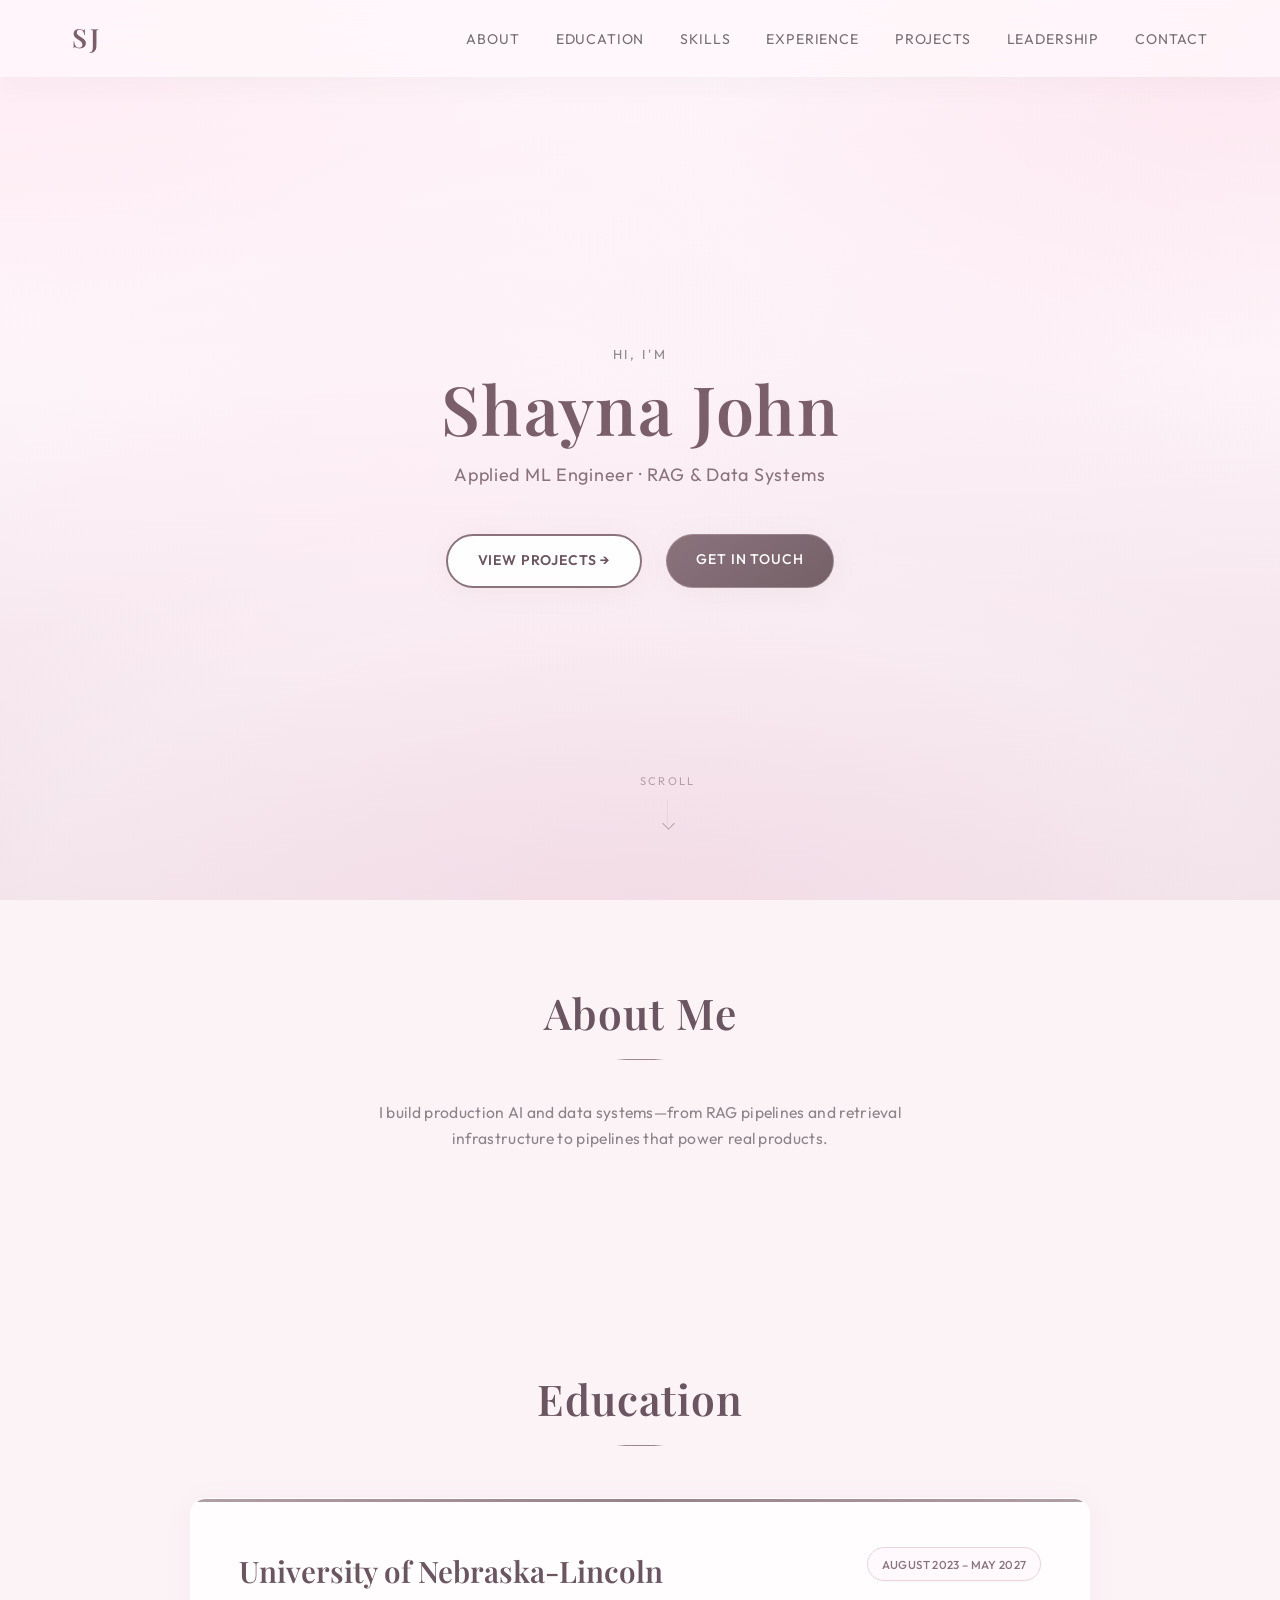
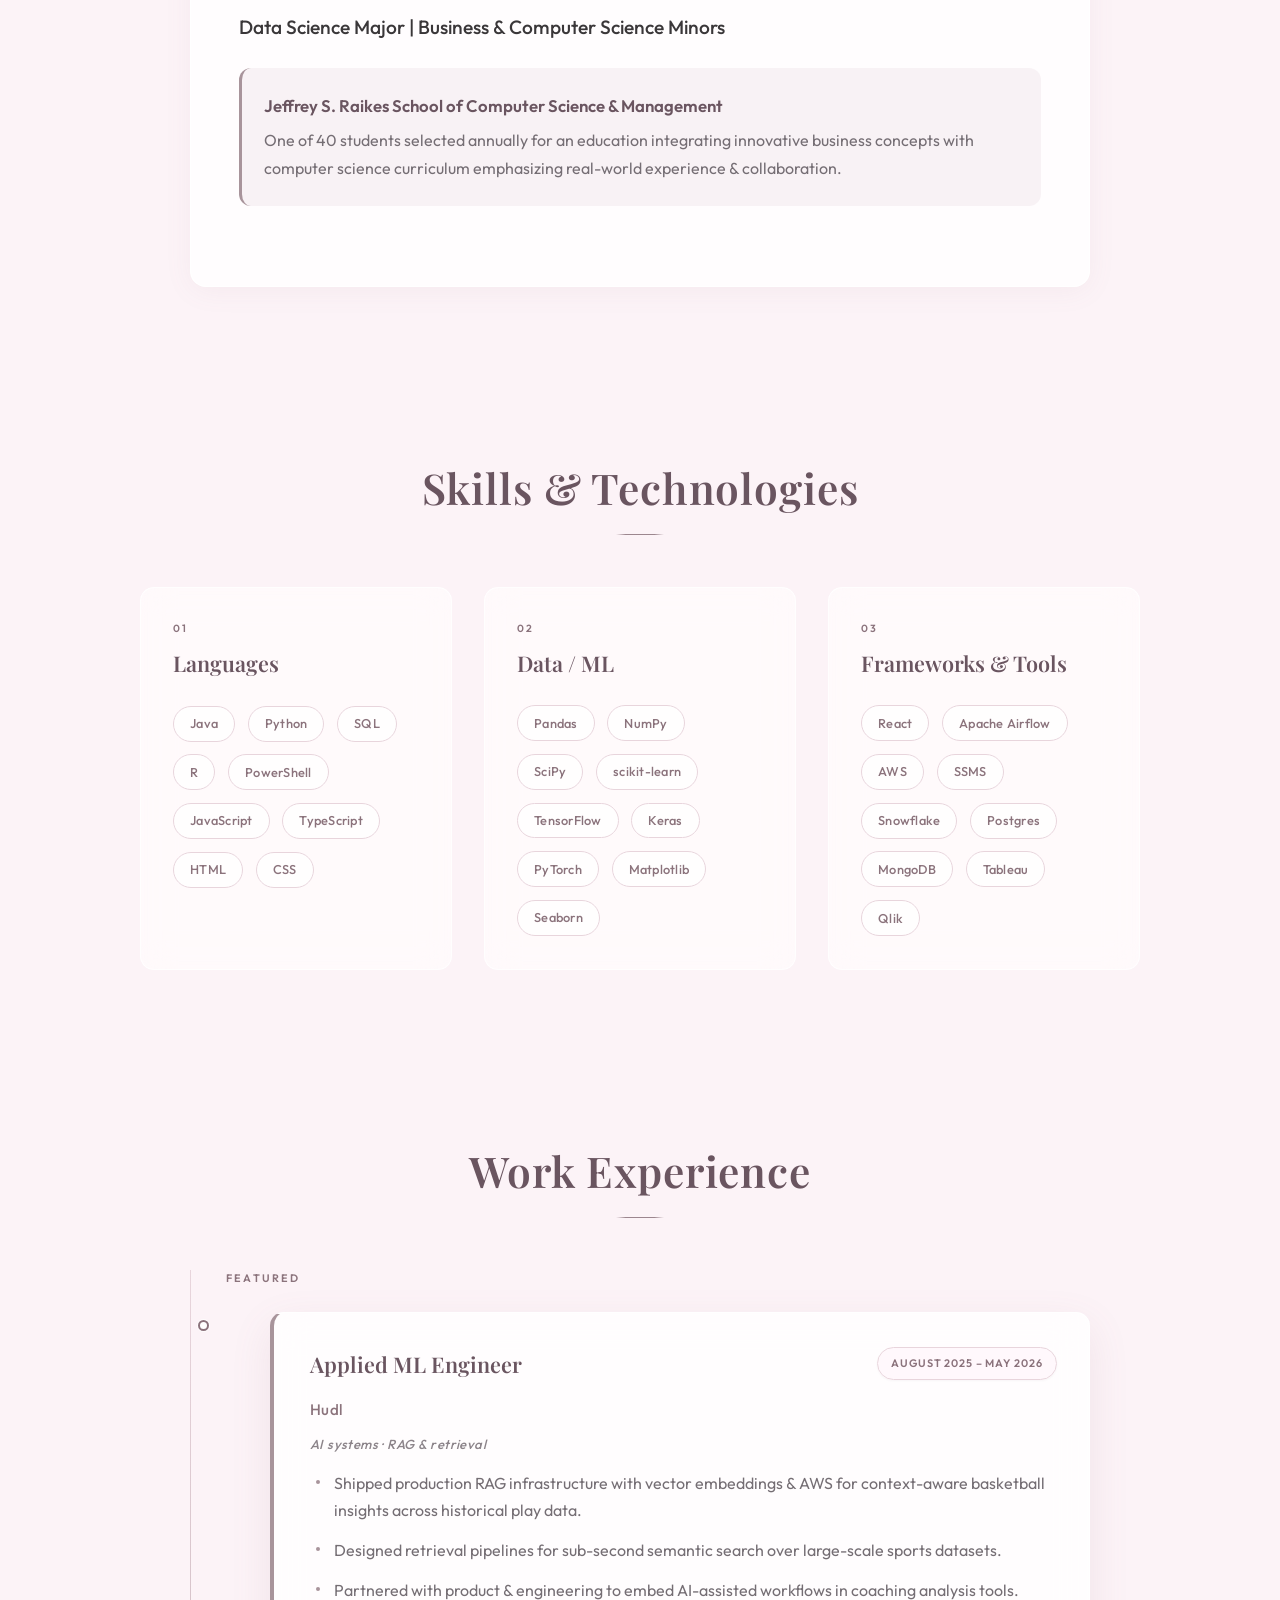
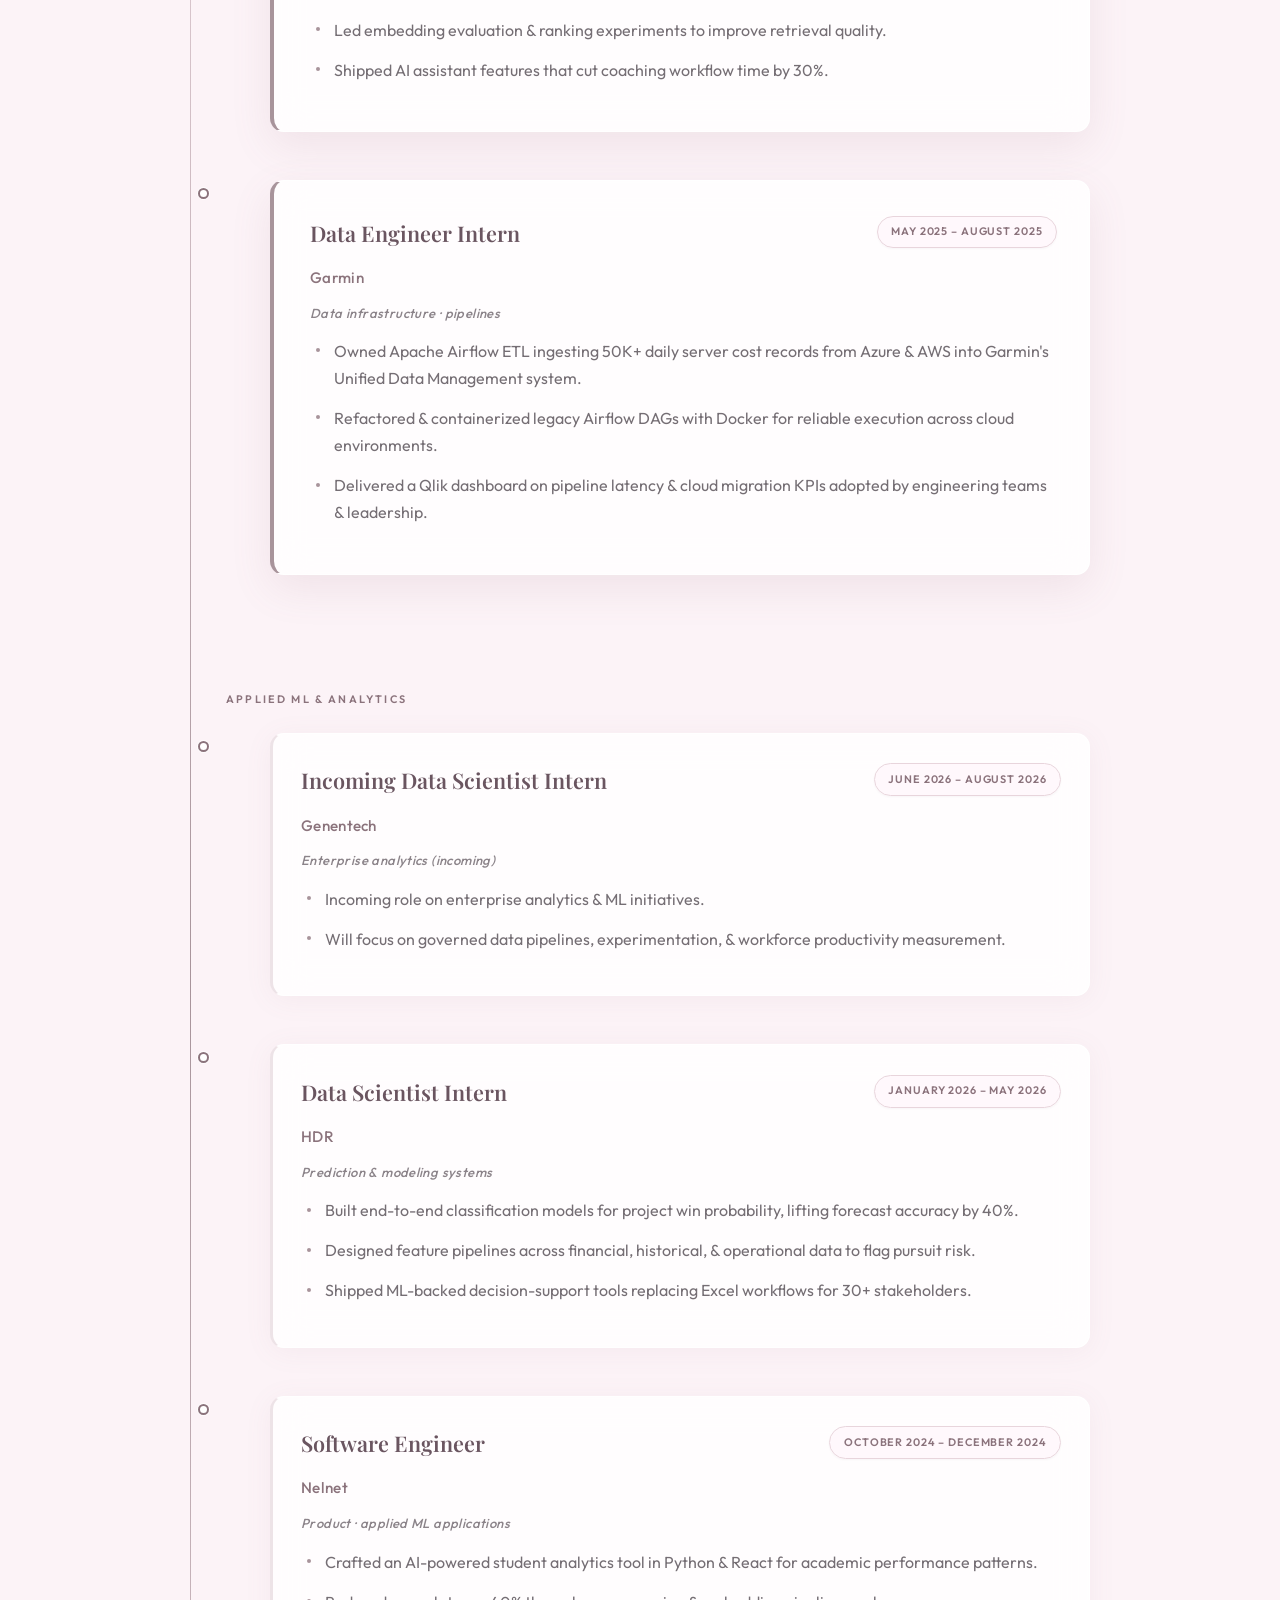
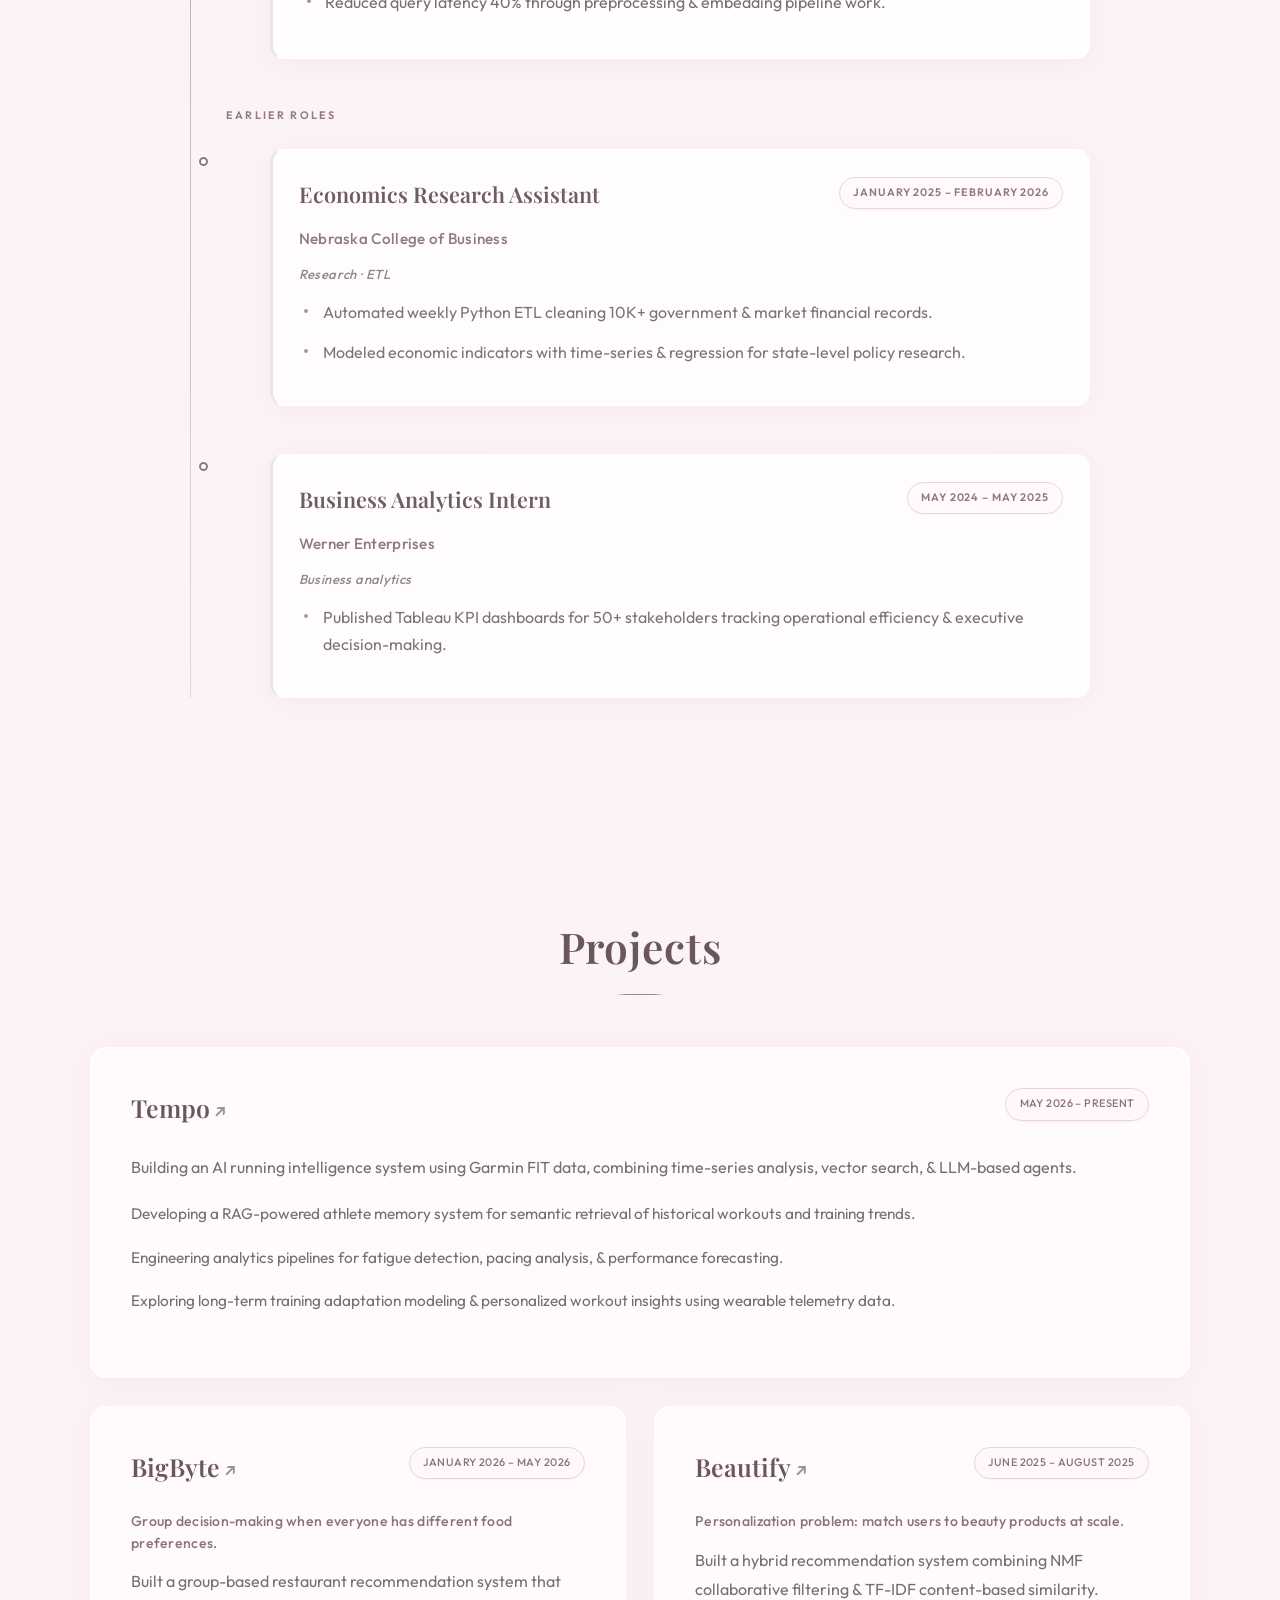
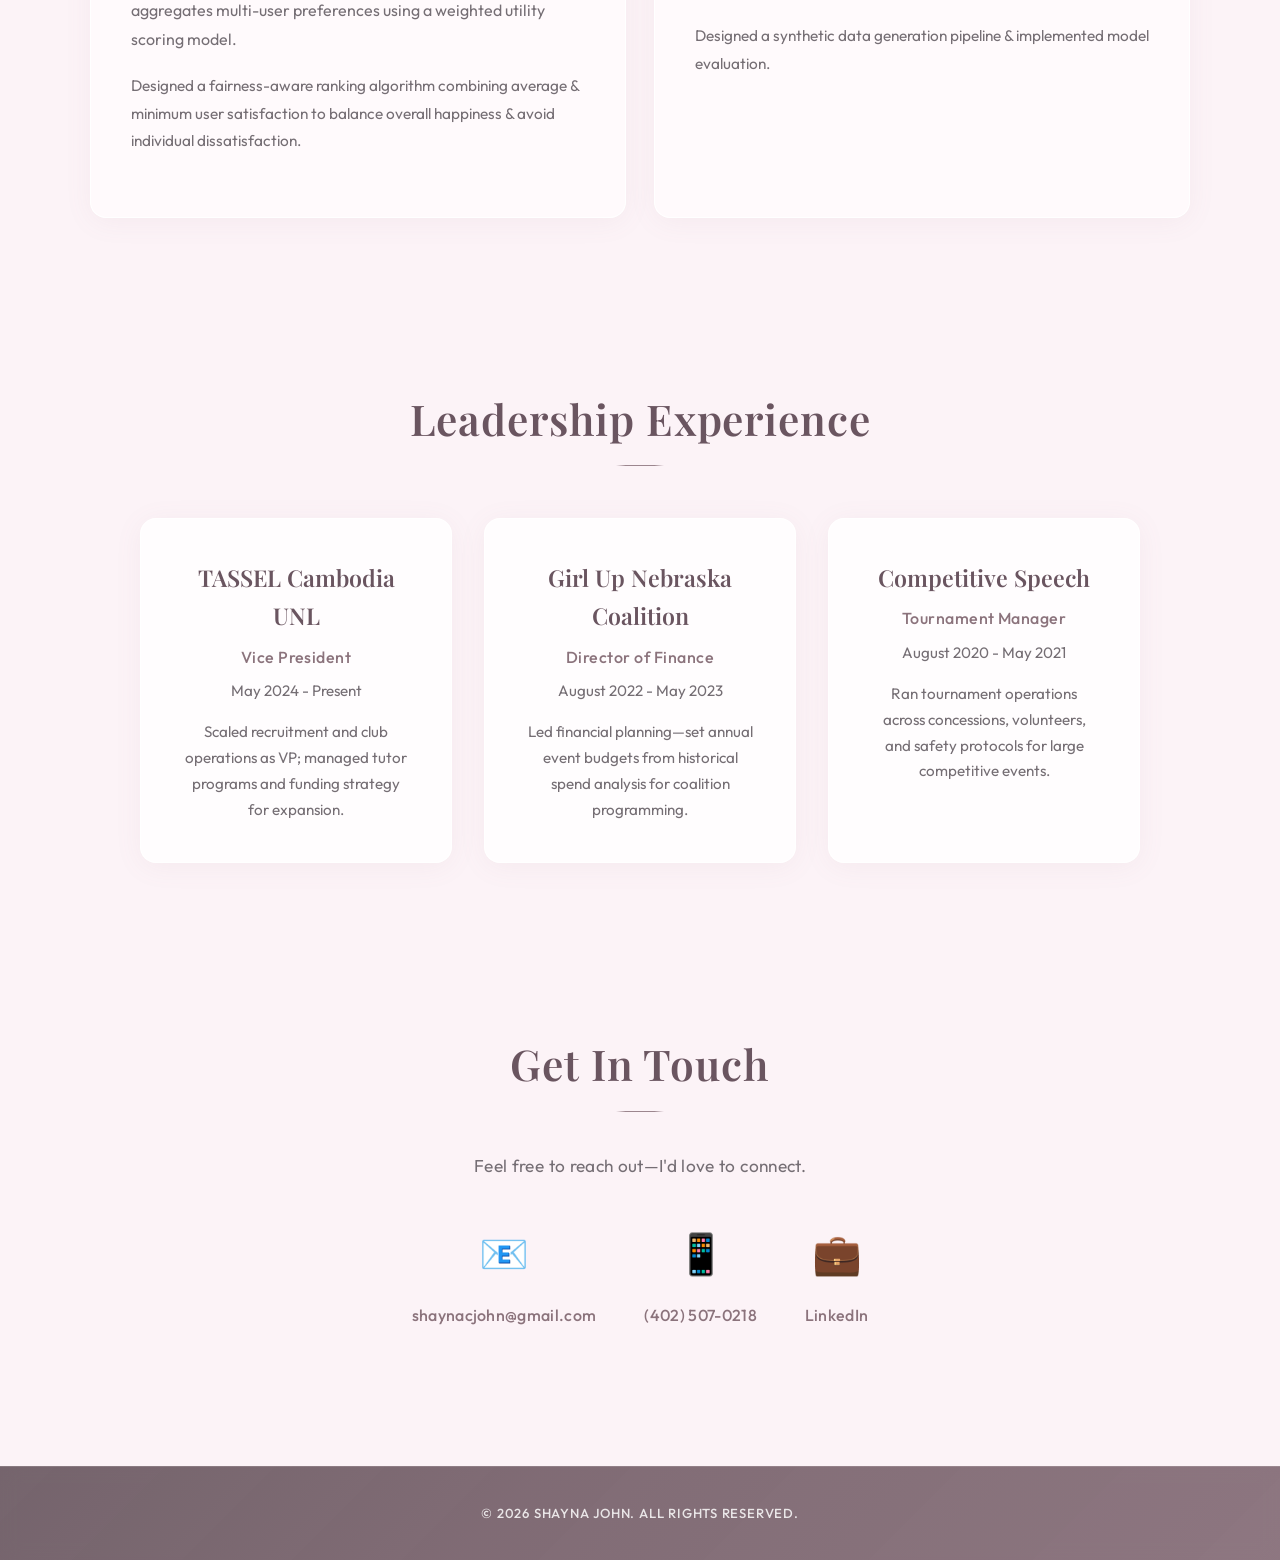
==== commit 995f56a8: "genentech placement fix" ====
--- a/index.html
+++ b/index.html
@@ -215,6 +215,8 @@
               </div>
             </div>
           </div>
+        <div class="experience-tier">
+          <p class="tier-label">Applied ML & analytics</p>
           <div class="timeline-item tier-2">
             <div class="timeline-marker"></div>
             <div class="timeline-content">
@@ -235,9 +237,6 @@
               </ul>
             </div>
           </div>
-        </div>
-        <div class="experience-tier">
-          <p class="tier-label">Applied ML & analytics</p>
           <div class="timeline-item tier-2">
             <div class="timeline-marker"></div>
             <div class="timeline-content">
@@ -288,9 +287,10 @@
               </ul>
             </div>
           </div>
-
-          <div class="experience-tier experience-tier--compact">
-            <p class="tier-label">Earlier roles</p>
+        </div>
+
+        <div class="experience-tier experience-tier--compact">
+          <p class="tier-label">Earlier roles</p>
             <div class="timeline-item tier-3">
               <div class="timeline-marker"></div>
               <div class="timeline-content">
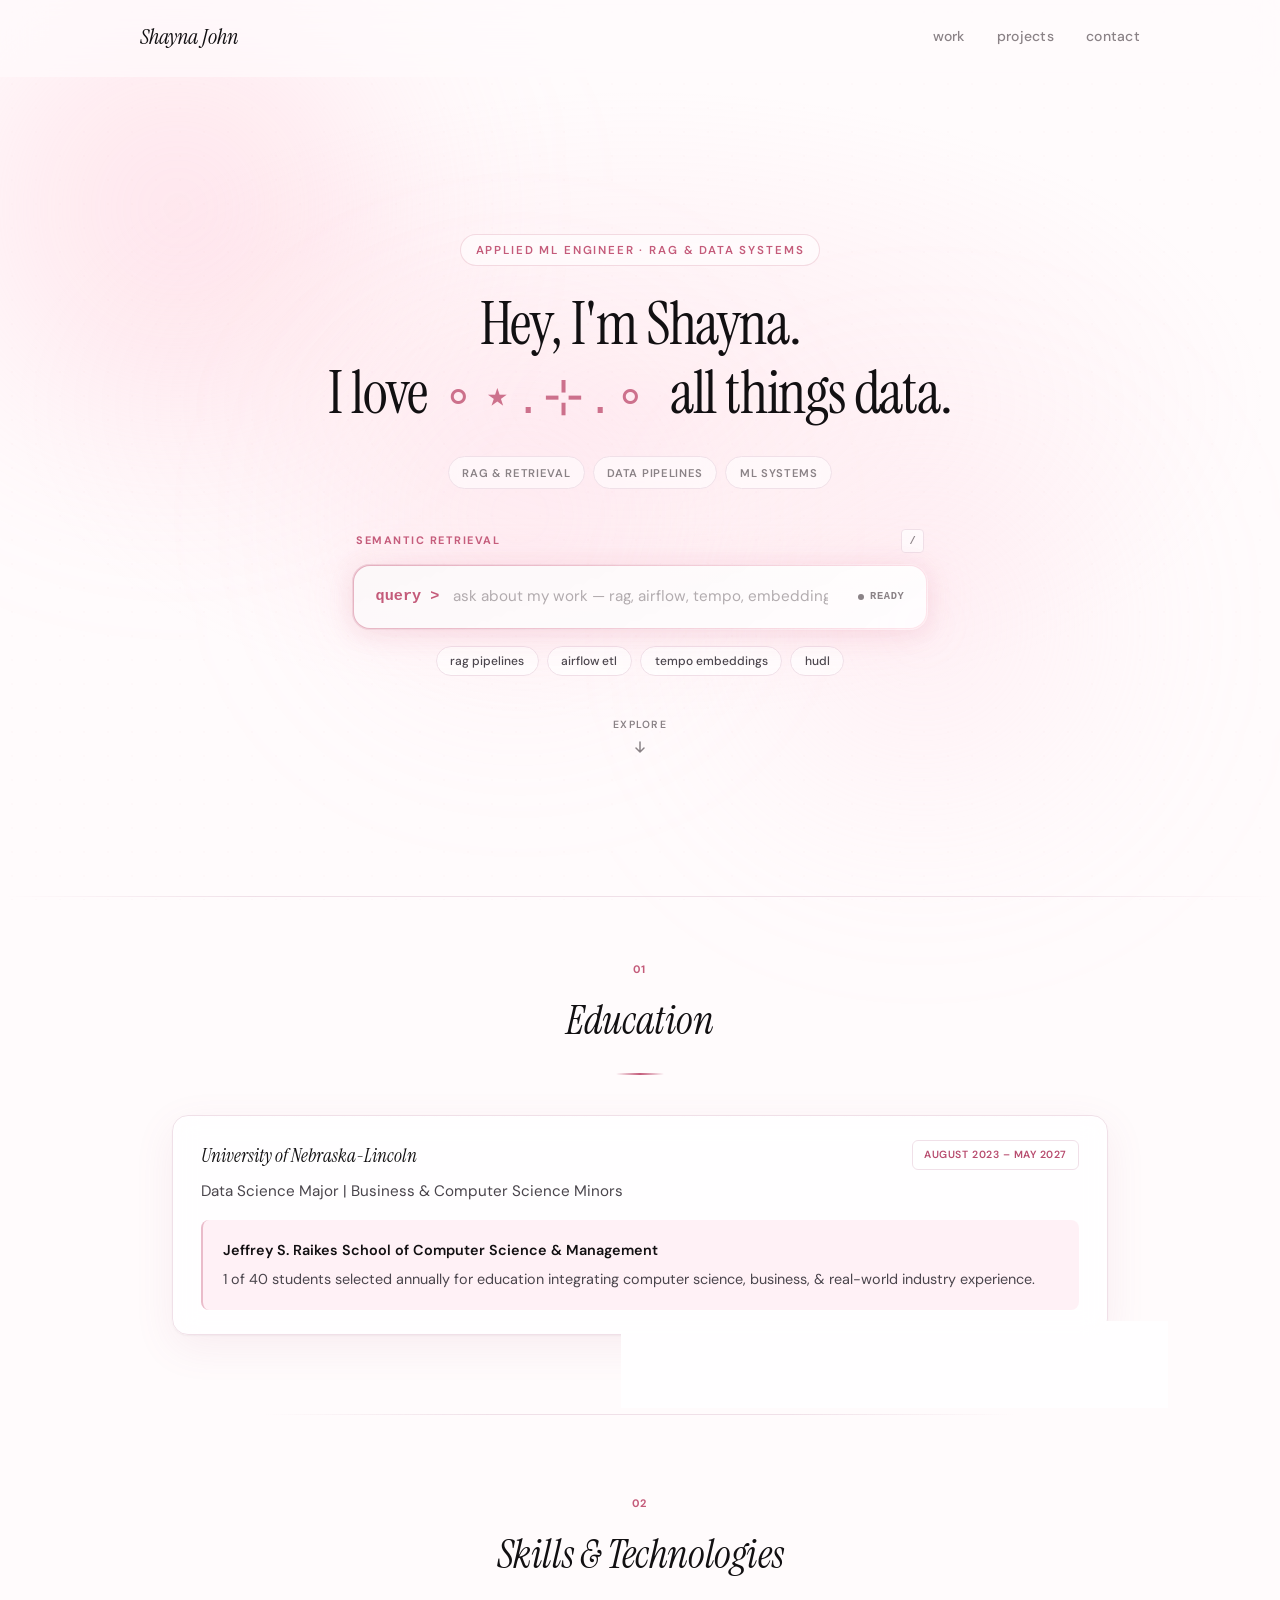
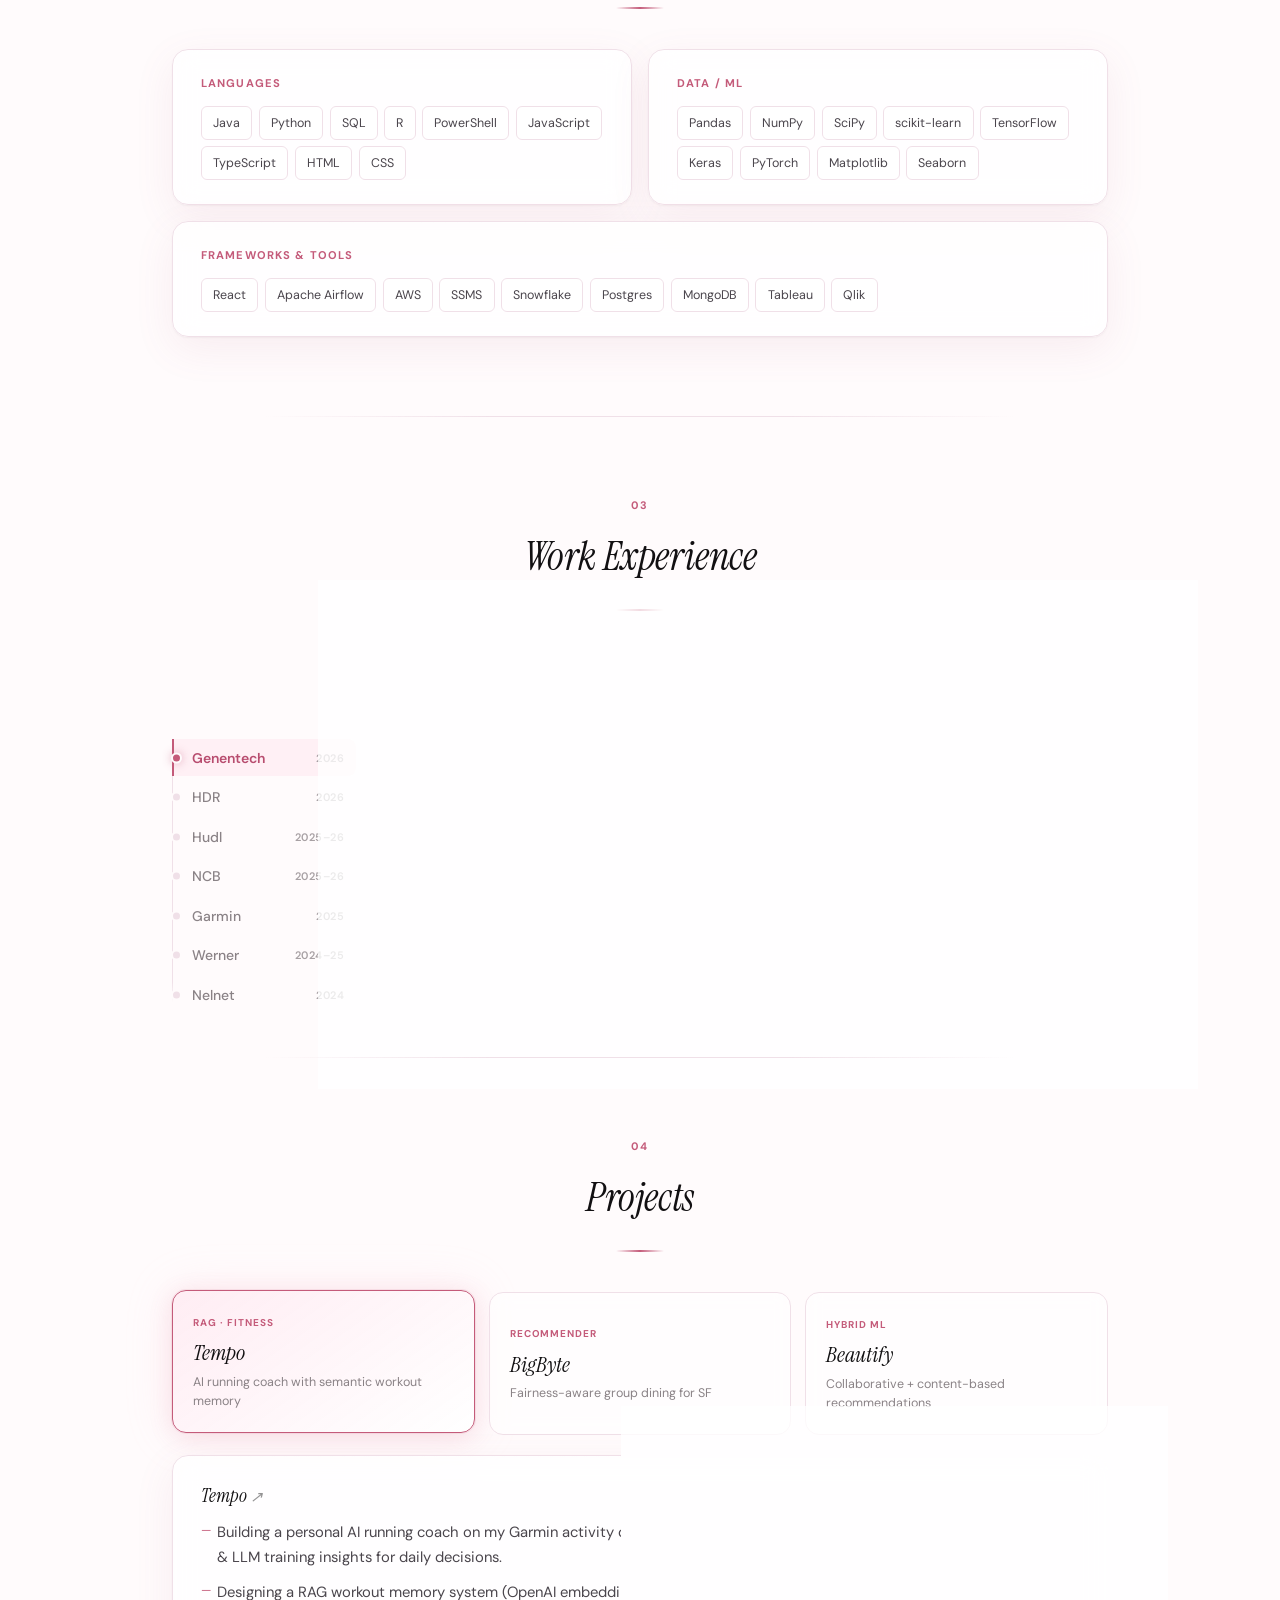
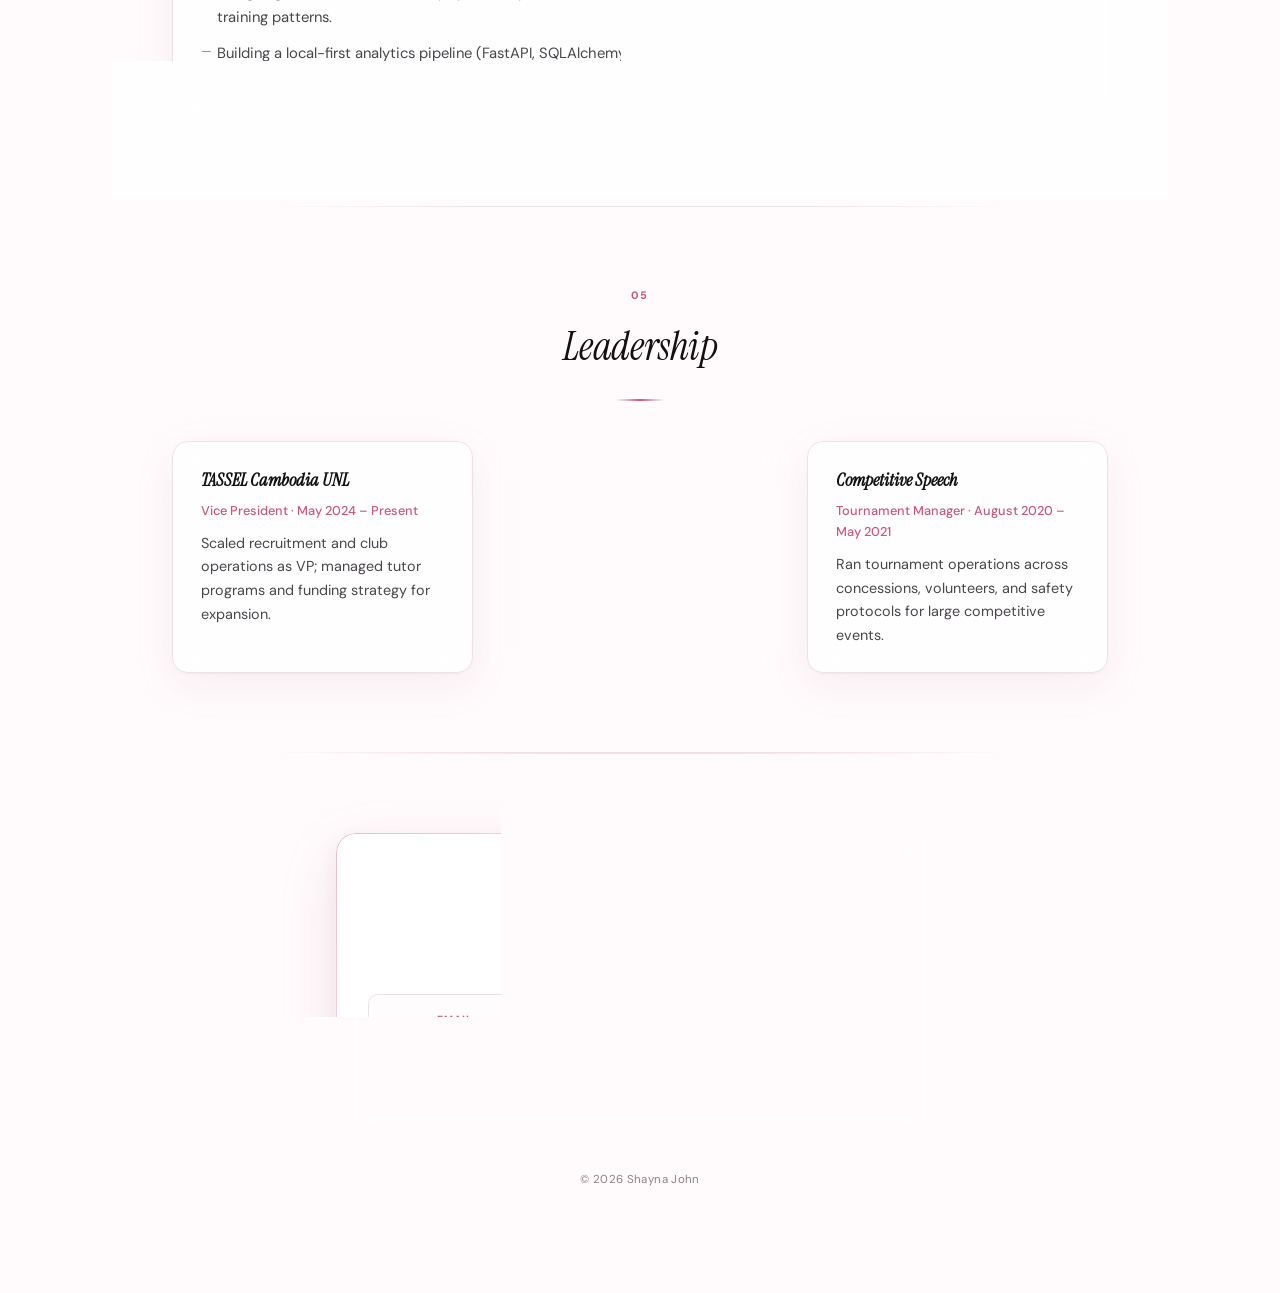
==== commit 996fb400: "UI/UX upgrades" ====
--- a/index.html
+++ b/index.html
@@ -8,515 +8,693 @@
     <link rel="preconnect" href="https://fonts.googleapis.com" />
     <link rel="preconnect" href="https://fonts.gstatic.com" crossorigin />
     <link
-      href="https://fonts.googleapis.com/css2?family=Outfit:wght@300;400;500;600;700&family=Playfair+Display:wght@400;600;700&display=swap"
+      href="https://fonts.googleapis.com/css2?family=DM+Sans:ital,opsz,wght@0,9..40,400;0,9..40,500;0,9..40,600;0,9..40,700&family=Instrument+Serif:ital@0;1&display=swap"
       rel="stylesheet"
     />
   </head>
   <body>
-    <!-- Navigation -->
-    <nav class="navbar">
-      <div class="nav-container">
-        <div class="nav-logo">SJ</div>
-        <ul class="nav-menu">
-          <li><a href="#about" class="nav-link">About</a></li>
-          <li><a href="#education" class="nav-link">Education</a></li>
-          <li><a href="#skills" class="nav-link">Skills</a></li>
-          <li><a href="#experience" class="nav-link">Experience</a></li>
-          <li><a href="#projects" class="nav-link">Projects</a></li>
-          <li><a href="#leadership" class="nav-link">Leadership</a></li>
-          <li><a href="#contact" class="nav-link">Contact</a></li>
-        </ul>
-        <div class="hamburger">
-          <span></span>
-          <span></span>
-          <span></span>
+    <div class="scroll-progress" aria-hidden="true"></div>
+    <div class="aura-layer" aria-hidden="true">
+      <div class="aura-blob aura-blob--1"></div>
+      <div class="aura-blob aura-blob--2"></div>
+      <div class="aura-blob aura-blob--3"></div>
+    </div>
+
+    <header class="topbar">
+      <div class="topbar-inner">
+        <a href="#" class="topbar-logo">Shayna John</a>
+        <nav class="topbar-nav" aria-label="Primary">
+          <a href="#work">work</a>
+          <a href="#projects">projects</a>
+          <a href="#contact">contact</a>
+        </nav>
+        <button
+          class="menu-toggle"
+          aria-label="Open menu"
+          aria-expanded="false"
+        >
+          <span></span><span></span>
+        </button>
+      </div>
+    </header>
+    <section class="hero">
+      <div class="hero-inner">
+        <p class="hero-eyebrow">Applied ML Engineer · RAG &amp; Data Systems</p>
+        <h1 class="hero-title">
+          Hey, I'm Shayna.<br />
+          I love
+          <span class="hero-glyphs" aria-hidden="true">∘⋆․⊹․∘</span> all things
+          data.
+        </h1>
+
+        <div class="hero-stats" aria-hidden="true">
+          <span>RAG &amp; Retrieval</span>
+          <span>Data Pipelines</span>
+          <span>ML Systems</span>
         </div>
-      </div>
-    </nav>
-
-    <!-- Hero Section -->
-    <section id="hero" class="hero">
-      <div class="hero-content">
-        <h1 class="hero-greeting">Hi, I'm</h1>
-        <h1 class="hero-name">Shayna John</h1>
-        <p class="hero-title">Applied ML Engineer · RAG & Data Systems</p>
-        <div class="hero-buttons">
-          <a href="#projects" class="btn btn-projects">View Projects →</a>
-          <a href="#contact" class="btn btn-primary">Get In Touch</a>
+
+        <div class="retrieval-console" role="search">
+          <label class="sr-only" for="retrieval-input">Search portfolio</label>
+          <div class="console-head">
+            <span class="console-label">semantic retrieval</span>
+            <span class="console-kbd" aria-hidden="true">/</span>
+          </div>
+          <div class="console-shell">
+            <div class="console-bar">
+              <span class="console-prompt" aria-hidden="true">query &gt;</span>
+              <input
+                type="search"
+                id="retrieval-input"
+                class="console-input"
+                placeholder="ask about my work — rag, airflow, tempo, embeddings…"
+                autocomplete="off"
+                spellcheck="false"
+              />
+              <span class="console-status" aria-live="polite">
+                <span class="status-dot"></span>
+                <span class="status-text">ready</span>
+              </span>
+            </div>
+            <div class="console-scan" aria-hidden="true"></div>
+          </div>
+          <div class="console-chips" aria-label="Suggested searches">
+            <button
+              type="button"
+              class="console-chip"
+              data-query="rag pipelines"
+            >
+              rag pipelines
+            </button>
+            <button type="button" class="console-chip" data-query="airflow etl">
+              airflow etl
+            </button>
+            <button
+              type="button"
+              class="console-chip"
+              data-query="tempo embeddings"
+            >
+              tempo embeddings
+            </button>
+            <button type="button" class="console-chip" data-query="hudl">
+              hudl
+            </button>
+          </div>
+          <ul class="console-results" id="console-results" role="listbox" aria-label="Search results" hidden></ul>
         </div>
-      </div>
-      <div class="scroll-indicator">
-        <span>Scroll</span>
-        <div class="scroll-arrow"></div>
+
+        <a href="#education" class="hero-scroll" aria-label="Scroll to content">
+          <span>explore</span>
+          <svg
+            width="16"
+            height="16"
+            viewBox="0 0 16 16"
+            fill="none"
+            aria-hidden="true"
+          >
+            <path
+              d="M8 3v10M4 9l4 4 4-4"
+              stroke="currentColor"
+              stroke-width="1.5"
+              stroke-linecap="round"
+              stroke-linejoin="round"
+            />
+          </svg>
+        </a>
       </div>
     </section>
 
-    <!-- About Section -->
-    <section id="about" class="section about">
-      <div class="container">
-        <h2 class="section-title">About Me</h2>
-        <p class="section-lede">
-          I build production AI and data systems—from RAG pipelines and
-          retrieval infrastructure to pipelines that power real products.
-        </p>
-        <div class="about-content">
-          <div class="about-text"></div>
+    <main class="content">
+      <section
+        id="education"
+        class="block reveal"
+        data-search="education university nebraska lincoln raikes school data science business computer science"
+      >
+        <header class="block-header">
+          <span class="block-num">01</span>
+          <h2>Education</h2>
+        </header>
+        <article class="card">
+          <div class="card-row">
+            <h3>University of Nebraska-Lincoln</h3>
+            <span class="date-pill">August 2023 – May 2027</span>
+          </div>
+          <p class="card-sub">
+            Data Science Major | Business &amp; Computer Science Minors
+          </p>
+          <div class="card-inset">
+            <h4>
+              Jeffrey S. Raikes School of Computer Science &amp; Management
+            </h4>
+            <p>
+              1 of 40 students selected annually for education integrating
+              computer science, business, &amp; real-world industry experience.
+            </p>
+          </div>
+        </article>
+      </section>
+
+      <section
+        id="skills"
+        class="block reveal"
+        data-search="skills python java sql tensorflow pytorch pandas airflow aws react snowflake postgres mongodb tableau qlik scikit-learn"
+      >
+        <header class="block-header">
+          <span class="block-num">02</span>
+          <h2>Skills &amp; Technologies</h2>
+        </header>
+        <div class="skills-bento">
+          <div class="card skill-card">
+            <h3 class="card-label">Languages</h3>
+            <div class="tags">
+              <span class="tag">Java</span><span class="tag">Python</span
+              ><span class="tag">SQL</span> <span class="tag">R</span
+              ><span class="tag">PowerShell</span
+              ><span class="tag">JavaScript</span>
+              <span class="tag">TypeScript</span><span class="tag">HTML</span
+              ><span class="tag">CSS</span>
+            </div>
+          </div>
+          <div class="card skill-card">
+            <h3 class="card-label">Data / ML</h3>
+            <div class="tags">
+              <span class="tag">Pandas</span><span class="tag">NumPy</span
+              ><span class="tag">SciPy</span>
+              <span class="tag">scikit-learn</span
+              ><span class="tag">TensorFlow</span><span class="tag">Keras</span>
+              <span class="tag">PyTorch</span><span class="tag">Matplotlib</span
+              ><span class="tag">Seaborn</span>
+            </div>
+          </div>
+          <div class="card skill-card skill-card--wide">
+            <h3 class="card-label">Frameworks &amp; Tools</h3>
+            <div class="tags">
+              <span class="tag">React</span
+              ><span class="tag">Apache Airflow</span
+              ><span class="tag">AWS</span> <span class="tag">SSMS</span
+              ><span class="tag">Snowflake</span
+              ><span class="tag">Postgres</span> <span class="tag">MongoDB</span
+              ><span class="tag">Tableau</span><span class="tag">Qlik</span>
+            </div>
+          </div>
         </div>
-      </div>
-    </section>
-
-    <!-- Education Section -->
-    <section id="education" class="section education">
-      <div class="container">
-        <h2 class="section-title">Education</h2>
-
-        <div class="education-card">
-          <div class="education-header">
-            <h3>University of Nebraska-Lincoln</h3>
-            <span class="education-date date-pill">August 2023 – May 2027</span>
-          </div>
-          <p class="education-degree">
-            Data Science Major | Business & Computer Science Minors
-          </p>
-          <div class="education-highlight">
-            <h4>Jeffrey S. Raikes School of Computer Science & Management</h4>
-            <p>
-              One of 40 students selected annually for an education integrating
-              innovative business concepts with computer science curriculum
-              emphasizing real-world experience & collaboration.
-            </p>
-          </div>
-        </div>
-      </div>
-    </section>
-
-    <!-- Skills Section -->
-    <section id="skills" class="section skills">
-      <div class="container">
-        <h2 class="section-title">Skills & Technologies</h2>
-
-        <div class="skills-grid">
-          <div class="skill-category">
-            <h3>Languages</h3>
-            <div class="tags">
-              <span class="tag">Java</span>
-              <span class="tag">Python</span>
-              <span class="tag">SQL</span>
-              <span class="tag">R</span>
-              <span class="tag">PowerShell</span>
-              <span class="tag">JavaScript</span>
-              <span class="tag">TypeScript</span>
-              <span class="tag">HTML</span>
-              <span class="tag">CSS</span>
-            </div>
-          </div>
-          <div class="skill-category">
-            <h3>Data / ML</h3>
-            <div class="tags">
-              <span class="tag">Pandas</span>
-              <span class="tag">NumPy</span>
-              <span class="tag">SciPy</span>
-              <span class="tag">scikit-learn</span>
-              <span class="tag">TensorFlow</span>
-              <span class="tag">Keras</span>
-              <span class="tag">PyTorch</span>
-              <span class="tag">Matplotlib</span>
-              <span class="tag">Seaborn</span>
-            </div>
-          </div>
-          <div class="skill-category">
-            <h3>Frameworks & Tools</h3>
-            <div class="tags">
-              <span class="tag">React</span>
-              <span class="tag">Apache Airflow</span>
-              <span class="tag">AWS</span>
-              <span class="tag">SSMS</span>
-              <span class="tag">Snowflake</span>
-              <span class="tag">Postgres</span>
-              <span class="tag">MongoDB</span>
-              <span class="tag">Tableau</span>
-              <span class="tag">Qlik</span>
-            </div>
-          </div>
-        </div>
-      </div>
-    </section>
-
-    <!-- Experience Section -->
-    <section id="experience" class="section experience">
-      <div class="container">
-        <h2 class="section-title">Work Experience</h2>
-
-        <div class="timeline">
-          <div class="experience-tier experience-tier--featured">
-            <p class="tier-label">Featured</p>
-            <div class="timeline-item tier-1">
-              <div class="timeline-marker"></div>
-              <div class="timeline-content">
-                <div class="timeline-header">
+      </section>
+
+      <section
+        id="work"
+        class="block reveal"
+        data-search="work experience hudl garmin genentech hdr nelnet internship applied ml data engineer data scientist"
+      >
+        <header class="block-header">
+          <span class="block-num">03</span>
+          <h2>Work Experience</h2>
+        </header>
+
+        <div class="work-layout">
+          <aside
+            class="work-sidebar work-timeline"
+            role="tablist"
+            aria-label="Roles"
+          >
+            <button
+              type="button"
+              class="work-tab active"
+              role="tab"
+              data-role="genentech"
+              aria-selected="true"
+            >
+              <span class="work-tab-name">Genentech</span>
+              <span class="work-tab-date">2026</span>
+            </button>
+            <button type="button" class="work-tab" role="tab" data-role="hdr">
+              <span class="work-tab-name">HDR</span>
+              <span class="work-tab-date">2026</span>
+            </button>
+            <button type="button" class="work-tab" role="tab" data-role="hudl">
+              <span class="work-tab-name">Hudl</span>
+              <span class="work-tab-date">2025–26</span>
+            </button>
+            <button type="button" class="work-tab" role="tab" data-role="ncb">
+              <span class="work-tab-name">NCB</span>
+              <span class="work-tab-date">2025–26</span>
+            </button>
+            <button
+              type="button"
+              class="work-tab"
+              role="tab"
+              data-role="garmin"
+            >
+              <span class="work-tab-name">Garmin</span>
+              <span class="work-tab-date">2025</span>
+            </button>
+            <button
+              type="button"
+              class="work-tab"
+              role="tab"
+              data-role="werner"
+            >
+              <span class="work-tab-name">Werner</span>
+              <span class="work-tab-date">2024–25</span>
+            </button>
+            <button
+              type="button"
+              class="work-tab"
+              role="tab"
+              data-role="nelnet"
+            >
+              <span class="work-tab-name">Nelnet</span>
+              <span class="work-tab-date">2024</span>
+            </button>
+          </aside>
+
+          <div class="work-detail card">
+            <article
+              class="role-panel active"
+              role="tabpanel"
+              data-role="genentech"
+              data-search="genentech data scientist leadership ai ml program effectiveness web application"
+            >
+              <div class="card-row">
+                <div>
+                  <h3>Data Scientist Intern</h3>
+                  <p class="company">Genentech</p>
+                </div>
+                <span class="date-pill">June 2026 – August 2026</span>
+              </div>
+              <p class="role-focus">
+                AI-enabled leadership · program measurement
+              </p>
+              <ul class="bullets">
+                <li>
+                  Developing AI/ML-driven solutions to measure program
+                  effectiveness, impact, &amp; leadership development outcomes.
+                </li>
+                <li>
+                  Building a web application with separate admin &amp;
+                  participant-facing interfaces for an AI-enabled leadership
+                  initiative focused on improving delegation, decision-making,
+                  &amp; organizational adaptability.
+                </li>
+              </ul>
+            </article>
+
+            <article
+              class="role-panel"
+              role="tabpanel"
+              data-role="hdr"
+              hidden
+              data-search="hdr data scientist classification models prediction win probability feature pipelines ml"
+            >
+              <div class="card-row">
+                <div>
+                  <h3>Data Scientist Intern</h3>
+                  <p class="company">HDR</p>
+                </div>
+                <span class="date-pill">January 2026 – May 2026</span>
+              </div>
+              <p class="role-focus">Prediction &amp; modeling systems</p>
+              <ul class="bullets">
+                <li>
+                  Built end-to-end classification models to predict project win
+                  probability, improving forecast accuracy by 40%.
+                </li>
+                <li>
+                  Engineered feature pipelines integrating financial,
+                  historical, &amp; operational data to surface risk signals.
+                </li>
+                <li>
+                  Deployed ML-backed decision-support tools replacing Excel
+                  workflows used by 30+ stakeholders.
+                </li>
+              </ul>
+            </article>
+
+            <article
+              class="role-panel"
+              role="tabpanel"
+              data-role="hudl"
+              hidden
+              data-search="hudl applied ml engineer rag vector embeddings aws basketball retrieval semantic search coaching ai assistant"
+            >
+              <div class="card-row">
+                <div>
                   <h3>Applied ML Engineer</h3>
-                  <span class="timeline-company">Hudl</span>
-                  <span class="timeline-date date-pill"
-                    >August 2025 – May 2026</span
-                  >
+                  <p class="company">Hudl</p>
                 </div>
-                <p class="role-focus">AI systems · RAG & retrieval</p>
-                <ul class="timeline-description">
-                  <li>
-                    Shipped production RAG infrastructure with vector embeddings
-                    & AWS for context-aware basketball insights across
-                    historical play data.
-                  </li>
-                  <li>
-                    Designed retrieval pipelines for sub-second semantic search
-                    over large-scale sports datasets.
-                  </li>
-                  <li>
-                    Partnered with product & engineering to embed AI-assisted
-                    workflows in coaching analysis tools.
-                  </li>
-                  <li>
-                    Led embedding evaluation & ranking experiments to improve
-                    retrieval quality.
-                  </li>
-                  <li>
-                    Shipped AI assistant features that cut coaching workflow
-                    time by 30%.
-                  </li>
-                </ul>
+                <span class="date-pill">August 2025 – May 2026</span>
               </div>
-            </div>
-            <div class="timeline-item tier-1">
-              <div class="timeline-marker"></div>
-              <div class="timeline-content">
-                <div class="timeline-header">
+              <p class="role-focus">AI systems · RAG &amp; retrieval</p>
+              <ul class="bullets">
+                <li>
+                  Built production RAG infrastructure using vector embeddings
+                  &amp; AWS services to deliver context-aware basketball
+                  insights across historical play datasets.
+                </li>
+                <li>
+                  Engineered scalable retrieval pipelines enabling sub-second
+                  semantic search over large-scale sports data.
+                </li>
+                <li>
+                  Collaborated cross-functionally with product &amp; engineering
+                  teams to integrate AI-assisted workflows into coaching
+                  analysis tools.
+                </li>
+                <li>
+                  Optimized retrieval quality through embedding evaluation &amp;
+                  ranking experimentation across historical play datasets.
+                </li>
+                <li>
+                  Shipped AI assistant features that improved coaching workflow
+                  efficiency by 30%.
+                </li>
+              </ul>
+            </article>
+
+            <article
+              class="role-panel"
+              role="tabpanel"
+              data-role="ncb"
+              hidden
+              data-search="nebraska college business economics research etl python time series regression"
+            >
+              <div class="card-row">
+                <div>
+                  <h3>Economics Research Assistant</h3>
+                  <p class="company">Nebraska College of Business</p>
+                </div>
+                <span class="date-pill">January 2025 – February 2026</span>
+              </div>
+              <p class="role-focus">Research · ETL</p>
+              <ul class="bullets">
+                <li>
+                  Automated Python ETL pipelines to ingest &amp; clean 10K+
+                  financial records weekly from government &amp; market sources.
+                </li>
+                <li>
+                  Applied time-series &amp; regression models to analyze
+                  economic indicators influencing state-level policy
+                  recommendations.
+                </li>
+              </ul>
+            </article>
+
+            <article
+              class="role-panel"
+              role="tabpanel"
+              data-role="garmin"
+              hidden
+              data-search="garmin data engineer airflow etl azure aws docker qlik dashboard pipelines cloud"
+            >
+              <div class="card-row">
+                <div>
                   <h3>Data Engineer Intern</h3>
-                  <span class="timeline-company">Garmin</span>
-                  <span class="timeline-date date-pill"
-                    >May 2025 – August 2025</span
-                  >
+                  <p class="company">Garmin</p>
                 </div>
-                <p class="role-focus">Data infrastructure · pipelines</p>
-                <ul class="timeline-description">
-                  <li>
-                    Owned Apache Airflow ETL ingesting 50K+ daily server cost
-                    records from Azure & AWS into Garmin's Unified Data
-                    Management system.
-                  </li>
-                  <li>
-                    Refactored & containerized legacy Airflow DAGs with Docker
-                    for reliable execution across cloud environments.
-                  </li>
-                  <li>
-                    Delivered a Qlik dashboard on pipeline latency & cloud
-                    migration KPIs adopted by engineering teams & leadership.
-                  </li>
-                </ul>
+                <span class="date-pill">May 2025 – August 2025</span>
               </div>
-            </div>
-          </div>
-        <div class="experience-tier">
-          <p class="tier-label">Applied ML & analytics</p>
-          <div class="timeline-item tier-2">
-            <div class="timeline-marker"></div>
-            <div class="timeline-content">
-              <div class="timeline-header">
-                <h3>Incoming Data Scientist Intern</h3>
-                <span class="timeline-company">Genentech</span>
-                <span class="timeline-date date-pill"
-                  >June 2026 – August 2026</span
-                >
+              <p class="role-focus">Data infrastructure · pipelines</p>
+              <ul class="bullets">
+                <li>
+                  Engineered ETL pipelines in Apache Airflow to ingest 50K+
+                  daily server cost records from Azure &amp; AWS into Garmin's
+                  Unified Data Management system, accelerating data availability
+                  for cost analytics.
+                </li>
+                <li>
+                  Refactored &amp; containerized legacy Airflow DAGs with
+                  Docker, improving pipeline scalability across cloud
+                  environments.
+                </li>
+                <li>
+                  Developed an interactive Qlik dashboard tracking pipeline
+                  latency &amp; cloud migration KPIs, adopted by engineering
+                  teams &amp; leadership for operational visibility.
+                </li>
+              </ul>
+            </article>
+
+            <article
+              class="role-panel"
+              role="tabpanel"
+              data-role="werner"
+              hidden
+              data-search="werner business analytics dashboards kpi operational efficiency"
+            >
+              <div class="card-row">
+                <div>
+                  <h3>Business Analytics Intern</h3>
+                  <p class="company">Werner Enterprises</p>
+                </div>
+                <span class="date-pill">May 2024 – May 2025</span>
               </div>
-              <p class="role-focus">Enterprise analytics (incoming)</p>
-              <ul class="timeline-description">
-                <li>Incoming role on enterprise analytics & ML initiatives.</li>
-                <li>
-                  Will focus on governed data pipelines, experimentation, &
-                  workforce productivity measurement.
+              <p class="role-focus">Business analytics</p>
+              <ul class="bullets">
+                <li>
+                  Built KPI dashboards adopted by 50+ stakeholders to track
+                  operational efficiency &amp; make data-driven business
+                  decisions.
                 </li>
               </ul>
-            </div>
-          </div>
-          <div class="timeline-item tier-2">
-            <div class="timeline-marker"></div>
-            <div class="timeline-content">
-              <div class="timeline-header">
-                <h3>Data Scientist Intern</h3>
-                <span class="timeline-company">HDR</span>
-                <span class="timeline-date date-pill"
-                  >January 2026 – May 2026</span
-                >
-              </div>
-              <p class="role-focus">Prediction & modeling systems</p>
-              <ul class="timeline-description">
-                <li>
-                  Built end-to-end classification models for project win
-                  probability, lifting forecast accuracy by 40%.
-                </li>
-                <li>
-                  Designed feature pipelines across financial, historical, &
-                  operational data to flag pursuit risk.
-                </li>
-                <li>
-                  Shipped ML-backed decision-support tools replacing Excel
-                  workflows for 30+ stakeholders.
-                </li>
-              </ul>
-            </div>
-          </div>
-          <div class="timeline-item tier-2">
-            <div class="timeline-marker"></div>
-            <div class="timeline-content">
-              <div class="timeline-header">
-                <h3>Software Engineer</h3>
-                <span class="timeline-company">Nelnet</span>
-                <span class="timeline-date date-pill"
-                  >October 2024 – December 2024</span
-                >
+            </article>
+
+            <article
+              class="role-panel"
+              role="tabpanel"
+              data-role="nelnet"
+              hidden
+              data-search="nelnet software engineer python react student analytics embeddings preprocessing"
+            >
+              <div class="card-row">
+                <div>
+                  <h3>Software Engineer</h3>
+                  <p class="company">Nelnet</p>
+                </div>
+                <span class="date-pill">October 2024 – December 2024</span>
               </div>
               <p class="role-focus">Product · applied ML applications</p>
-              <ul class="timeline-description">
-                <li>
-                  Crafted an AI-powered student analytics tool in Python & React
-                  for academic performance patterns.
-                </li>
-                <li>
-                  Reduced query latency 40% through preprocessing & embedding
-                  pipeline work.
+              <ul class="bullets">
+                <li>
+                  Developed an AI-powered student analytics tool using Python
+                  &amp; React to surface insights from academic performance
+                  data.
+                </li>
+                <li>
+                  Implemented data preprocessing &amp; embedding pipelines that
+                  reduced query latency by 40%.
                 </li>
               </ul>
-            </div>
+            </article>
           </div>
         </div>
-
-        <div class="experience-tier experience-tier--compact">
-          <p class="tier-label">Earlier roles</p>
-            <div class="timeline-item tier-3">
-              <div class="timeline-marker"></div>
-              <div class="timeline-content">
-                <div class="timeline-header">
-                  <h3>Economics Research Assistant</h3>
-                  <span class="timeline-company"
-                    >Nebraska College of Business</span
-                  >
-                  <span class="timeline-date date-pill"
-                    >January 2025 – February 2026</span
-                  >
-                </div>
-                <p class="role-focus">Research · ETL</p>
-                <ul class="timeline-description">
-                  <li>
-                    Automated weekly Python ETL cleaning 10K+ government &
-                    market financial records.
-                  </li>
-                  <li>
-                    Modeled economic indicators with time-series & regression
-                    for state-level policy research.
-                  </li>
-                </ul>
-              </div>
-            </div>
-            <div class="timeline-item tier-3">
-              <div class="timeline-marker"></div>
-              <div class="timeline-content">
-                <div class="timeline-header">
-                  <h3>Business Analytics Intern</h3>
-                  <span class="timeline-company">Werner Enterprises</span>
-                  <span class="timeline-date date-pill"
-                    >May 2024 – May 2025</span
-                  >
-                </div>
-                <p class="role-focus">Business analytics</p>
-                <ul class="timeline-description">
-                  <li>
-                    Published Tableau KPI dashboards for 50+ stakeholders
-                    tracking operational efficiency & executive decision-making.
-                  </li>
-                </ul>
-              </div>
-            </div>
-          </div>
+      </section>
+
+      <section
+        id="projects"
+        class="block reveal"
+        data-search="projects tempo bigbyte beautify github rag recommender embeddings fastapi nextjs"
+      >
+        <header class="block-header">
+          <span class="block-num">04</span>
+          <h2>Projects</h2>
+        </header>
+
+        <div class="project-showcase">
+          <button
+            type="button"
+            class="project-card active"
+            data-project="tempo"
+          >
+            <span class="project-card-tag">RAG · Fitness</span>
+            <h3>Tempo</h3>
+            <p>AI running coach with semantic workout memory</p>
+          </button>
+          <button type="button" class="project-card" data-project="bigbyte">
+            <span class="project-card-tag">Recommender</span>
+            <h3>BigByte</h3>
+            <p>Fairness-aware group dining for SF</p>
+          </button>
+          <button type="button" class="project-card" data-project="beautify">
+            <span class="project-card-tag">Hybrid ML</span>
+            <h3>Beautify</h3>
+            <p>Collaborative + content-based recommendations</p>
+          </button>
         </div>
-      </div>
-    </section>
-
-    <!-- Projects Section -->
-    <section id="projects" class="section projects">
-      <div class="container">
-        <h2 class="section-title">Projects</h2>
-
-        <div class="projects-grid">
-          <div class="project-card project-card--featured">
-            <div class="project-header">
-              <h3>
-                <a
-                  href="https://github.com/shaynajohn/Tempo"
-                  target="_blank"
-                  rel="noopener noreferrer"
-                  class="project-title-link"
-                  >Tempo</a
-                >
-              </h3>
-              <span class="project-date date-pill">May 2026 – Present</span>
-            </div>
-
-            <p class="project-description">
-              Building an AI running intelligence system using Garmin FIT data,
-              combining time-series analysis, vector search, & LLM-based agents.
-            </p>
-            <p class="project-description project-description--tight">
-              Developing a RAG-powered athlete memory system for semantic
-              retrieval of historical workouts and training trends.
-            </p>
-            <p class="project-description project-description--tight">
-              Engineering analytics pipelines for fatigue detection, pacing
-              analysis, & performance forecasting.
-            </p>
-            <p class="project-description project-description--tight">
-              Exploring long-term training adaptation modeling & personalized
-              workout insights using wearable telemetry data.
-            </p>
-          </div>
-
-          <div class="project-card">
-            <div class="project-header">
-              <h3>
-                <a
-                  href="https://github.com/shaynajohn/BigByte"
-                  target="_blank"
-                  rel="noopener noreferrer"
-                  class="project-title-link"
-                  >BigByte</a
-                >
-              </h3>
-              <span class="project-date date-pill"
-                >January 2026 – May 2026</span
+
+        <article
+          class="card project-panel active project-detail"
+          data-project="tempo"
+          data-search="tempo running coach garmin rag openai embeddings pgvector fastapi sqlalchemy nextjs fatigue readiness"
+        >
+          <div class="card-row">
+            <h3>
+              <a
+                href="https://github.com/shaynajohn/Tempo"
+                target="_blank"
+                rel="noopener noreferrer"
+                class="ext-link"
+                >Tempo</a
               >
-            </div>
-            <p class="project-framing">
-              Group decision-making when everyone has different food
-              preferences.
-            </p>
-            <p class="project-description">
-              Built a group-based restaurant recommendation system that
-              aggregates multi-user preferences using a weighted utility scoring
-              model.
-            </p>
-            <p class="project-description project-description--tight">
-              Designed a fairness-aware ranking algorithm combining average &
-              minimum user satisfaction to balance overall happiness & avoid
-              individual dissatisfaction.
-            </p>
-          </div>
-
-          <div class="project-card">
-            <div class="project-header">
-              <h3>
-                <a
-                  href="https://github.com/shaynajohn/Beautify"
-                  target="_blank"
-                  rel="noopener noreferrer"
-                  class="project-title-link"
-                  >Beautify</a
-                >
-              </h3>
-              <span class="project-date date-pill"
-                >June 2025 – August 2025</span
+            </h3>
+            <span class="date-pill">May 2026 – Present</span>
+          </div>
+          <ul class="bullets">
+            <li>
+              Building a personal AI running coach on my Garmin activity data,
+              converting raw workouts into fatigue signals, readiness scores,
+              &amp; LLM training insights for daily decisions.
+            </li>
+            <li>
+              Designing a RAG workout memory system (OpenAI embeddings +
+              pgvector) enabling semantic retrieval over historical runs &amp;
+              training patterns.
+            </li>
+            <li>
+              Building a local-first analytics pipeline (FastAPI, SQLAlchemy,
+              Next.js) that detects overreach &amp; recovery imbalance patterns
+              &amp; surfaces coaching insights via dashboard.
+            </li>
+          </ul>
+        </article>
+
+        <article
+          class="card project-panel project-detail"
+          data-project="bigbyte"
+          hidden
+          data-search="bigbyte dining recommender restaurant group voting fairness cuisine budget openrouteservice ranking"
+        >
+          <div class="card-row">
+            <h3>
+              <a
+                href="https://github.com/shaynajohn/BigByte"
+                target="_blank"
+                rel="noopener noreferrer"
+                class="ext-link"
+                >BigByte</a
               >
-            </div>
-            <p class="project-framing">
-              Personalization problem: match users to beauty products at scale.
-            </p>
-            <p class="project-description">
+            </h3>
+            <span class="date-pill">January 2026 – Present</span>
+          </div>
+          <ul class="bullets">
+            <li>
+              Building a session-based group dining app for SF that returns 3
+              ranked restaurant picks + real-time group voting with no
+              persistent user data storage.
+            </li>
+            <li>
+              Implementing a fairness-aware recommender using cuisine, budget,
+              vibe, &amp; commute (OpenRouteService) with dealbreaker filtering
+              across users.
+            </li>
+            <li>
+              Designing a multi-objective ranking function optimizing group
+              alignment while limiting worst-case dissatisfaction.
+            </li>
+            <li>
+              Developed an evaluation framework for group recommendation
+              quality, achieving 100% cuisine preference satisfaction &amp; 92%
+              commute constraint adherence across 11 synthetic user groups.
+            </li>
+          </ul>
+        </article>
+
+        <article
+          class="card project-panel project-detail"
+          data-project="beautify"
+          hidden
+          data-search="beautify recommendation nmf collaborative filtering tf-idf hybrid sklearn"
+        >
+          <div class="card-row">
+            <h3>
+              <a
+                href="https://github.com/shaynajohn/Beautify"
+                target="_blank"
+                rel="noopener noreferrer"
+                class="ext-link"
+                >Beautify</a
+              >
+            </h3>
+            <span class="date-pill">June 2025 – August 2025</span>
+          </div>
+          <ul class="bullets">
+            <li>
               Built a hybrid recommendation system combining NMF collaborative
-              filtering & TF-IDF content-based similarity.
-            </p>
-            <p class="project-description project-description--tight">
-              Designed a synthetic data generation pipeline & implemented model
-              evaluation.
-            </p>
-          </div>
-        </div>
-      </div>
-    </section>
-
-    <!-- Leadership Section -->
-    <section id="leadership" class="section leadership">
-      <div class="container">
-        <h2 class="section-title">Leadership Experience</h2>
-
+              filtering &amp; TF-IDF content-based similarity.
+            </li>
+            <li>
+              Designed a synthetic data generation pipeline &amp; implemented
+              model evaluation.
+            </li>
+          </ul>
+        </article>
+      </section>
+
+      <section
+        id="leadership"
+        class="block reveal"
+        data-search="leadership tassel cambodia girl up competitive speech tournament finance vice president"
+      >
+        <header class="block-header">
+          <span class="block-num">05</span>
+          <h2>Leadership</h2>
+        </header>
         <div class="leadership-grid">
-          <div class="leadership-card">
+          <article class="card">
             <h3>TASSEL Cambodia UNL</h3>
-            <p class="leadership-role">Vice President</p>
-            <p class="leadership-date">May 2024 - Present</p>
-            <p class="leadership-description">
+            <p class="meta">Vice President · May 2024 – Present</p>
+            <p>
               Scaled recruitment and club operations as VP; managed tutor
               programs and funding strategy for expansion.
             </p>
-          </div>
-
-          <div class="leadership-card">
+          </article>
+          <article class="card">
             <h3>Girl Up Nebraska Coalition</h3>
-            <p class="leadership-role">Director of Finance</p>
-            <p class="leadership-date">August 2022 - May 2023</p>
-            <p class="leadership-description">
-              Led financial planning—set annual event budgets from historical
+            <p class="meta">Director of Finance · August 2022 – May 2023</p>
+            <p>
+              Led financial planning. Set annual event budgets from historical
               spend analysis for coalition programming.
             </p>
-          </div>
-
-          <div class="leadership-card">
+          </article>
+          <article class="card">
             <h3>Competitive Speech</h3>
-            <p class="leadership-role">Tournament Manager</p>
-            <p class="leadership-date">August 2020 - May 2021</p>
-            <p class="leadership-description">
+            <p class="meta">Tournament Manager · August 2020 – May 2021</p>
+            <p>
               Ran tournament operations across concessions, volunteers, and
               safety protocols for large competitive events.
             </p>
-          </div>
+          </article>
         </div>
-      </div>
-    </section>
-
-    <!-- Contact Section -->
-    <section id="contact" class="section contact">
-      <div class="container">
-        <h2 class="section-title">Get In Touch</h2>
-        <p class="section-lede section-lede--contact">
-          Feel free to reach out—I'd love to connect.
-        </p>
-        <div class="contact-info">
-          <div class="contact-item">
-            <div class="contact-icon">📧</div>
-            <a href="mailto:shaynacjohn@gmail.com" class="contact-link"
-              >shaynacjohn@gmail.com</a
-            >
-          </div>
-          <div class="contact-item">
-            <div class="contact-icon">📱</div>
-            <a href="tel:4025070218" class="contact-link">(402) 507-0218</a>
-          </div>
-          <div class="contact-item">
-            <div class="contact-icon">💼</div>
+      </section>
+
+      <section
+        id="contact"
+        class="contact-closer reveal"
+        data-search="contact email linkedin phone connect reach out"
+      >
+        <div class="contact-card">
+          <p class="contact-eyebrow">Get in touch</p>
+          <h2 class="contact-title">Let's connect!</h2>
+          <div class="contact-grid">
+            <a href="mailto:shaynacjohn@gmail.com" class="contact-item">
+              <span class="contact-label">Email</span>
+              <span class="contact-value">shaynacjohn@gmail.com</span>
+            </a>
+            <a href="tel:4025070218" class="contact-item">
+              <span class="contact-label">Phone</span>
+              <span class="contact-value">(402) 507-0218</span>
+            </a>
             <a
               href="https://linkedin.com/in/shayna-john"
               target="_blank"
               rel="noopener noreferrer"
-              class="contact-link"
-              >LinkedIn</a
-            >
+              class="contact-item"
+            >
+              <span class="contact-label">LinkedIn</span>
+              <span class="contact-value">shayna-john</span>
+            </a>
           </div>
         </div>
-      </div>
-    </section>
-
-    <!-- Footer -->
-    <footer class="footer">
-      <div class="container">
-        <p>&copy; 2026 Shayna John. All rights reserved.</p>
-      </div>
-    </footer>
+        <p class="site-credit">&copy; 2026 Shayna John</p>
+      </section>
+    </main>
 
     <script src="script.js"></script>
   </body>
--- a/styles.css
+++ b/styles.css
@@ -1,4 +1,3 @@
-/* Reset and Base Styles */
 * {
   margin: 0;
   padding: 0;
@@ -6,1306 +5,1505 @@
 }
 
 :root {
-  /* Chic dusty rose — muted, editorial */
-  --ink: #3a3739;
-  --text-muted: #756e74;
-  --text-soft: #8c848a;
-  --rose-ink: #6a5560;
-  --rose-accent: #8b737c;
-  --rose-accent-hover: #756068;
-  --rose-accent-soft: #a8949b;
-  --rose-brand: #7a5f6a;
-  --rose-line: #e8d5dc;
-  --rose-blush: rgba(245, 236, 240, 0.65);
   --white: #ffffff;
-  --cream: #fdfcfd;
-
-  /* Mapped tokens (existing selectors) */
-  --primary-pink: #e4d6db;
-  --dark-pink: #c4b2b9;
-  --light-pink: rgba(237, 228, 232, 0.55);
-  --accent-pink: var(--rose-accent);
-  --deep-pink: var(--rose-ink);
-  --text-dark: var(--ink);
-  --text-light: var(--text-muted);
-
-  --shadow: rgba(72, 58, 66, 0.06);
-  --shadow-hover: rgba(72, 58, 66, 0.1);
-  /* Soft rose-tinted shadows (subtle pink depth) */
-  --shadow-card: 0 4px 28px rgba(160, 110, 130, 0.07);
-  --shadow-card-hover: 0 14px 42px rgba(150, 100, 120, 0.11);
-  --font-sans: "Outfit", system-ui, sans-serif;
-
-  /* Subtle pink ombre — visible blush, still airy */
-  --aura-bg: radial-gradient(
-      ellipse 108% 82% at 0% 0%,
-      rgba(255, 228, 238, 0.62) 0%,
-      rgba(255, 242, 248, 0.35) 40%,
-      transparent 65%
-    ),
-    radial-gradient(
-      ellipse 98% 74% at 100% 4%,
-      rgba(252, 220, 232, 0.52) 0%,
-      rgba(255, 245, 250, 0.28) 48%,
-      transparent 68%
-    ),
-    radial-gradient(
-      ellipse 102% 70% at 50% 100%,
-      rgba(245, 218, 230, 0.48) 0%,
-      rgba(255, 250, 252, 0.22) 46%,
-      transparent 64%
-    ),
-    radial-gradient(
-      ellipse 68% 52% at 30% 50%,
-      rgba(255, 235, 244, 0.45) 0%,
-      transparent 58%
-    ),
-    radial-gradient(
-      ellipse 60% 50% at 78% 36%,
-      rgba(252, 228, 238, 0.38) 0%,
-      transparent 56%
-    ),
-    linear-gradient(
-      178deg,
-      #fff9fc 0%,
-      #fdf2f7 18%,
-      #fcf5f9 42%,
-      #f7e8ef 68%,
-      #efdde6 100%
-    );
+  --bg: #fffbfc;
+  --ink: #121012;
+  --text: #4a454c;
+  --text-soft: #8a8286;
+  --rose: #c45b7a;
+  --rose-deep: #b84d6f;
+  --rose-line: #f0e0e8;
+  --rose-blush: rgba(255, 236, 243, 0.72);
+  --rose-glow: rgba(255, 170, 195, 0.28);
+  --shadow: 0 1px 2px rgba(20, 10, 15, 0.04), 0 12px 40px rgba(180, 90, 120, 0.09);
+  --shadow-glow: 0 4px 24px rgba(196, 91, 122, 0.14), 0 0 48px rgba(255, 185, 205, 0.2);
+  --shadow-lift: 0 20px 60px rgba(180, 90, 120, 0.14), 0 8px 24px rgba(196, 91, 122, 0.08);
+  --ease-out: cubic-bezier(0.22, 1, 0.36, 1);
+  --max: 1000px;
+  --font: "DM Sans", system-ui, sans-serif;
+  --serif: "Instrument Serif", Georgia, serif;
 }
 
 html {
   scroll-behavior: smooth;
 }
 
+@media (prefers-reduced-motion: reduce) {
+  html {
+    scroll-behavior: auto;
+  }
+
+  .aura-blob,
+  .block.retrieval-hit,
+  .contact-closer.retrieval-hit,
+  .reveal,
+  .console-shell,
+  .reveal.is-visible .card,
+  .reveal.is-visible .skill-card,
+  .reveal.is-visible .project-card,
+  .reveal.is-visible .work-layout {
+    animation: none !important;
+  }
+
+  .reveal {
+    opacity: 1 !important;
+    transform: none !important;
+  }
+}
+
 body {
-  font-family: var(--font-sans);
-  color: var(--text-dark);
+  font-family: var(--font);
+  color: var(--ink);
+  background: var(--bg);
   line-height: 1.65;
-  overflow-x: hidden;
-  background-color: #fcf3f7;
-  background-image: var(--aura-bg);
-  background-attachment: fixed;
   -webkit-font-smoothing: antialiased;
-  -moz-osx-font-smoothing: grayscale;
+}
+
+body::before {
+  content: "";
+  position: fixed;
+  inset: 0;
+  pointer-events: none;
+  z-index: 0;
+  opacity: 0.35;
+  background-image: radial-gradient(rgba(196, 91, 122, 0.06) 1px, transparent 1px);
+  background-size: 24px 24px;
 }
 
 ::selection {
-  background: rgba(232, 170, 195, 0.35);
-  color: var(--ink);
-}
-
-.container {
-  max-width: 1200px;
-  margin: 0 auto;
-  padding: 0 2rem;
-}
-
-/* Navigation */
-.navbar {
+  background: rgba(196, 91, 122, 0.2);
+}
+
+.sr-only {
+  position: absolute;
+  width: 1px;
+  height: 1px;
+  padding: 0;
+  margin: -1px;
+  overflow: hidden;
+  clip: rect(0, 0, 0, 0);
+  white-space: nowrap;
+  border: 0;
+}
+
+/* Scroll progress */
+.scroll-progress {
   position: fixed;
   top: 0;
+  left: 0;
+  height: 2px;
+  width: 0%;
+  z-index: 100;
+  background: linear-gradient(90deg, var(--rose), rgba(255, 185, 205, 0.9), var(--rose-deep));
+  box-shadow: 0 0 12px rgba(196, 91, 122, 0.45);
+  transition: width 0.08s linear;
+  pointer-events: none;
+}
+
+/* Aura */
+.aura-layer {
+  position: fixed;
+  inset: 0;
+  pointer-events: none;
+  z-index: 0;
+}
+
+.aura-blob {
+  position: absolute;
+  border-radius: 50%;
+  filter: blur(100px);
+  animation: drift 18s ease-in-out infinite alternate;
+}
+
+.aura-blob--1 {
+  width: 55vw;
+  max-width: 560px;
+  aspect-ratio: 1;
+  background: radial-gradient(circle, rgba(255, 185, 205, 0.5) 0%, transparent 70%);
+  top: -8%;
+  left: -8%;
+}
+
+.aura-blob--2 {
+  width: 42vw;
+  max-width: 460px;
+  aspect-ratio: 1;
+  background: radial-gradient(circle, rgba(255, 210, 225, 0.4) 0%, transparent 70%);
+  bottom: 5%;
+  right: 10%;
+  animation-delay: -6s;
+}
+
+.aura-blob--3 {
+  width: 38vw;
+  max-width: 400px;
+  aspect-ratio: 1;
+  background: radial-gradient(circle, rgba(255, 195, 215, 0.35) 0%, transparent 68%);
+  top: 35%;
+  left: 25%;
+  animation-delay: -12s;
+}
+
+@keyframes drift {
+  from {
+    transform: translate(0, 0) scale(1);
+  }
+  to {
+    transform: translate(2%, 3%) scale(1.04);
+  }
+}
+
+/* Top bar */
+.topbar {
+  position: sticky;
+  top: 0;
+  z-index: 50;
+  padding: 1.25rem 2rem;
+  background: rgba(255, 251, 252, 0.65);
+  -webkit-backdrop-filter: blur(20px);
+  backdrop-filter: blur(20px);
+  border-bottom: 1px solid transparent;
+  transition: padding 0.35s var(--ease-out), background 0.35s, border-color 0.35s, box-shadow 0.35s;
+}
+
+.topbar.is-scrolled {
+  padding: 0.85rem 2rem;
+  background: rgba(255, 251, 252, 0.88);
+  border-bottom-color: rgba(240, 224, 232, 0.9);
+  box-shadow: 0 4px 24px rgba(180, 90, 120, 0.06);
+}
+
+.topbar-inner {
+  max-width: var(--max);
+  margin: 0 auto;
+  display: flex;
+  align-items: center;
+  justify-content: space-between;
+}
+
+.topbar-logo {
+  font-family: var(--serif);
+  font-size: 1.35rem;
+  font-style: italic;
+  color: var(--ink);
+  text-decoration: none;
+}
+
+.topbar-nav {
+  display: flex;
+  gap: 2rem;
+}
+
+.topbar-nav a {
+  position: relative;
+  font-size: 0.875rem;
+  font-weight: 500;
+  color: var(--text-soft);
+  text-decoration: none;
+  letter-spacing: 0.02em;
+  transition: color 0.25s;
+  padding-bottom: 2px;
+}
+
+.topbar-nav a::after {
+  content: "";
+  position: absolute;
+  left: 0;
+  bottom: -2px;
   width: 100%;
-  background: rgba(255, 248, 252, 0.78);
-  -webkit-backdrop-filter: blur(18px) saturate(1.08);
-  backdrop-filter: blur(18px) saturate(1.08);
-  box-shadow: 0 1px 0 rgba(255, 255, 255, 0.7),
-    0 10px 36px rgba(180, 120, 140, 0.06);
-  z-index: 1000;
-  transition: all 0.35s ease;
-}
-
-.nav-container {
-  max-width: 1200px;
+  height: 1.5px;
+  background: var(--rose);
+  transform: scaleX(0);
+  transform-origin: right;
+  transition: transform 0.35s var(--ease-out);
+  border-radius: 1px;
+}
+
+.topbar-nav a:hover,
+.topbar-nav a.is-active {
+  color: var(--rose-deep);
+}
+
+.topbar-nav a:hover::after,
+.topbar-nav a.is-active::after {
+  transform: scaleX(1);
+  transform-origin: left;
+}
+
+.menu-toggle {
+  display: none;
+  background: none;
+  border: none;
+  cursor: pointer;
+  padding: 8px;
+  gap: 6px;
+  flex-direction: column;
+}
+
+.menu-toggle span {
+  display: block;
+  width: 22px;
+  height: 2px;
+  background: var(--ink);
+}
+
+/* Hero — centered editorial */
+.hero {
+  position: relative;
+  z-index: 1;
+  min-height: min(92vh, 820px);
+  display: flex;
+  align-items: center;
+  justify-content: center;
+  padding: 4rem 2rem 3rem;
+  text-align: center;
+  overflow: hidden;
+}
+
+.hero::before {
+  content: "";
+  position: absolute;
+  inset: 0;
+  background: radial-gradient(ellipse 70% 55% at 50% 40%, rgba(255, 185, 205, 0.18) 0%, transparent 70%);
+  pointer-events: none;
+}
+
+.hero::after {
+  content: "";
+  position: absolute;
+  bottom: 0;
+  left: 0;
+  right: 0;
+  height: 1px;
+  background: linear-gradient(90deg, transparent, var(--rose-line) 20%, var(--rose-line) 80%, transparent);
+}
+
+.hero-inner {
+  position: relative;
+  z-index: 1;
+  max-width: 42rem;
+  width: 100%;
   margin: 0 auto;
-  padding: 1rem 2rem;
+}
+
+.hero-eyebrow {
+  display: inline-block;
+  font-size: 0.72rem;
+  font-weight: 600;
+  letter-spacing: 0.16em;
+  text-transform: uppercase;
+  color: var(--rose);
+  margin-bottom: 1.5rem;
+  padding: 0.35rem 0.9rem;
+  border-radius: 999px;
+  border: 1px solid rgba(196, 91, 122, 0.2);
+  background: rgba(255, 255, 255, 0.5);
+  -webkit-backdrop-filter: blur(8px);
+  backdrop-filter: blur(8px);
+}
+
+.hero-title {
+  font-family: var(--serif);
+  font-size: clamp(2.5rem, 6vw, 3.75rem);
+  font-weight: 400;
+  line-height: 1.15;
+  letter-spacing: -0.02em;
+  margin: 0 auto 1.75rem;
+}
+
+.hero-glyphs {
+  display: inline-block;
+  font-style: normal;
+  font-size: 0.82em;
+  color: var(--rose);
+  letter-spacing: 0.15em;
+  margin: 0 0.15em;
+  opacity: 0.85;
+}
+
+.hero-stats {
   display: flex;
-  justify-content: space-between;
-  align-items: center;
-}
-
-.nav-logo {
-  font-family: "Playfair Display", serif;
-  font-size: 1.65rem;
+  flex-wrap: wrap;
+  justify-content: center;
+  gap: 0.5rem;
+  margin-bottom: 2.5rem;
+}
+
+.hero-stats span {
+  font-size: 0.7rem;
   font-weight: 600;
-  color: var(--rose-brand);
-  letter-spacing: 0.12em;
-}
-
-.nav-menu {
-  display: flex;
-  list-style: none;
-  gap: 2.25rem;
-}
-
-.nav-link {
-  text-decoration: none;
-  color: var(--text-muted);
-  font-weight: 400;
-  font-size: 0.88rem;
   letter-spacing: 0.06em;
   text-transform: uppercase;
-  transition: color 0.25s ease;
+  color: var(--text-soft);
+  padding: 0.4rem 0.85rem;
+  border-radius: 999px;
+  border: 1px solid var(--rose-line);
+  background: rgba(255, 255, 255, 0.55);
+  -webkit-backdrop-filter: blur(8px);
+  backdrop-filter: blur(8px);
+  transition: transform 0.3s var(--ease-out), border-color 0.3s, color 0.3s;
+}
+
+.hero-stats span:hover {
+  transform: translateY(-2px);
+  border-color: rgba(196, 91, 122, 0.35);
+  color: var(--rose-deep);
+}
+
+.hero-scroll {
+  display: inline-flex;
+  flex-direction: column;
+  align-items: center;
+  gap: 0.35rem;
+  margin-top: 2.5rem;
+  font-size: 0.65rem;
+  font-weight: 600;
+  letter-spacing: 0.12em;
+  text-transform: uppercase;
+  color: var(--text-soft);
+  text-decoration: none;
+  transition: color 0.25s, transform 0.25s;
+}
+
+.hero-scroll svg {
+  animation: bob 2s ease-in-out infinite;
+}
+
+.hero-scroll:hover {
+  color: var(--rose);
+  transform: translateY(2px);
+}
+
+@keyframes bob {
+  0%, 100% { transform: translateY(0); }
+  50% { transform: translateY(4px); }
+}
+
+/* Retrieval console — hero centerpiece */
+.retrieval-console {
   position: relative;
-}
-
-.nav-link::after {
+  max-width: 36rem;
+  margin: 0 auto;
+  text-align: left;
+}
+
+.console-head {
+  display: flex;
+  align-items: center;
+  justify-content: space-between;
+  margin-bottom: 0.65rem;
+  padding: 0 0.25rem;
+}
+
+.console-label {
+  font-size: 0.68rem;
+  font-weight: 700;
+  letter-spacing: 0.14em;
+  text-transform: uppercase;
+  color: var(--rose);
+}
+
+.console-kbd {
+  font-family: ui-monospace, "SF Mono", Menlo, monospace;
+  font-size: 0.65rem;
+  font-weight: 600;
+  color: var(--text-soft);
+  background: rgba(255, 255, 255, 0.7);
+  border: 1px solid var(--rose-line);
+  border-radius: 4px;
+  padding: 0.15rem 0.45rem;
+}
+
+.console-shell {
+  position: relative;
+  border-radius: 18px;
+  padding: 2px;
+  background: linear-gradient(135deg, rgba(196, 91, 122, 0.45), rgba(255, 200, 215, 0.25), rgba(196, 91, 122, 0.35));
+  background-size: 200% 200%;
+  animation: borderShift 8s ease infinite;
+  box-shadow: var(--shadow-glow), 0 0 0 1px rgba(255, 255, 255, 0.4) inset;
+  transition: box-shadow 0.35s, transform 0.35s;
+}
+
+@keyframes borderShift {
+  0%, 100% { background-position: 0% 50%; }
+  50% { background-position: 100% 50%; }
+}
+
+.retrieval-console:focus-within .console-shell {
+  box-shadow: 0 12px 48px rgba(196, 91, 122, 0.25), 0 0 100px rgba(255, 185, 205, 0.4);
+  transform: translateY(-2px);
+  animation: none;
+  background: linear-gradient(135deg, rgba(196, 91, 122, 0.55), rgba(255, 200, 215, 0.35), rgba(196, 91, 122, 0.45));
+}
+
+.console-bar {
+  display: flex;
+  align-items: center;
+  gap: 0.85rem;
+  padding: 1.15rem 1.35rem;
+  background: rgba(255, 255, 255, 0.9);
+  border-radius: 16px;
+  position: relative;
+  z-index: 2;
+}
+
+.console-scan {
+  position: absolute;
+  inset: 2px;
+  border-radius: 16px;
+  overflow: hidden;
+  pointer-events: none;
+  z-index: 1;
+  opacity: 0;
+  transition: opacity 0.2s;
+}
+
+.console-scan::after {
   content: "";
   position: absolute;
-  bottom: -6px;
-  left: 50%;
-  transform: translateX(-50%);
-  width: 0;
+  top: 0;
+  left: -100%;
+  width: 60%;
+  height: 100%;
+  background: linear-gradient(90deg, transparent, rgba(196, 91, 122, 0.08), transparent);
+}
+
+.retrieval-console.is-retrieving .console-scan {
+  opacity: 1;
+}
+
+.retrieval-console.is-retrieving .console-scan::after {
+  animation: scan 0.9s ease-in-out;
+}
+
+@keyframes scan {
+  to {
+    left: 140%;
+  }
+}
+
+.console-prompt {
+  font-family: ui-monospace, "SF Mono", Menlo, monospace;
+  font-size: 0.95rem;
+  font-weight: 600;
+  color: var(--rose);
+  flex-shrink: 0;
+}
+
+.console-input {
+  flex: 1;
+  border: none;
+  background: transparent;
+  font-family: ui-monospace, "SF Mono", Menlo, monospace;
+  font-size: 1.05rem;
+  color: var(--ink);
+  outline: none;
+  min-width: 0;
+}
+
+.console-input::placeholder {
+  color: var(--text-soft);
+  opacity: 0.65;
+  font-family: var(--font);
+  font-size: 0.95rem;
+}
+
+.console-status {
+  display: flex;
+  align-items: center;
+  gap: 0.4rem;
+  flex-shrink: 0;
+}
+
+.status-dot {
+  width: 6px;
+  height: 6px;
+  border-radius: 50%;
+  background: var(--text-soft);
+  transition: background 0.2s, box-shadow 0.2s;
+}
+
+.status-text {
+  font-family: ui-monospace, "SF Mono", Menlo, monospace;
+  font-size: 0.65rem;
+  font-weight: 600;
+  letter-spacing: 0.06em;
+  text-transform: uppercase;
+  color: var(--text-soft);
+  transition: color 0.2s;
+}
+
+.retrieval-console.is-retrieving .status-dot {
+  background: var(--rose);
+  box-shadow: 0 0 8px rgba(196, 91, 122, 0.6);
+  animation: pulse 0.8s ease infinite;
+}
+
+.retrieval-console.is-retrieving .status-text {
+  color: var(--rose);
+}
+
+@keyframes pulse {
+  50% {
+    opacity: 0.4;
+  }
+}
+
+.console-chips {
+  display: flex;
+  flex-wrap: wrap;
+  justify-content: center;
+  gap: 0.5rem;
+  margin-top: 1rem;
+  padding: 0 0.15rem;
+}
+
+.console-chip {
+  font-family: var(--font);
+  font-size: 0.75rem;
+  font-weight: 500;
+  color: var(--text);
+  background: rgba(255, 255, 255, 0.65);
+  border: 1px solid var(--rose-line);
+  border-radius: 999px;
+  padding: 0.4rem 0.85rem;
+  cursor: pointer;
+  transition: color 0.2s, border-color 0.2s, background 0.2s, transform 0.2s;
+}
+
+.console-chip:hover {
+  color: var(--rose-deep);
+  border-color: rgba(196, 91, 122, 0.4);
+  background: var(--rose-blush);
+  transform: translateY(-1px);
+}
+
+.console-results {
+  position: absolute;
+  top: calc(100% + 0.65rem);
+  left: 0;
+  right: 0;
+  list-style: none;
+  background: rgba(255, 255, 255, 0.97);
+  border: 1px solid var(--rose-line);
+  border-radius: 16px;
+  box-shadow: 0 20px 60px rgba(180, 90, 120, 0.2), 0 0 0 1px rgba(255, 255, 255, 0.9) inset;
+  -webkit-backdrop-filter: blur(24px);
+  backdrop-filter: blur(24px);
+  overflow: hidden;
+  z-index: 30;
+  animation: dropIn 0.25s var(--ease-out);
+}
+
+@keyframes dropIn {
+  from {
+    opacity: 0;
+    transform: translateY(-6px);
+  }
+}
+
+.console-results li button {
+  display: grid;
+  grid-template-columns: 1fr auto;
+  grid-template-rows: auto auto;
+  gap: 0.35rem 1rem;
+  width: 100%;
+  padding: 0.9rem 1.15rem;
+  border: none;
+  background: transparent;
+  font-family: var(--font);
+  text-align: left;
+  cursor: pointer;
+  color: var(--ink);
+  transition: background 0.15s;
+  border-bottom: 1px solid rgba(240, 224, 232, 0.6);
+}
+
+.console-results li:last-child button {
+  border-bottom: none;
+}
+
+.console-results li button:hover,
+.console-results li button:focus-visible,
+.console-results li button.is-highlighted {
+  background: var(--rose-blush);
+  outline: none;
+}
+
+.console-results li button.is-highlighted {
+  box-shadow: inset 3px 0 0 var(--rose);
+}
+
+.console-results .result-label {
+  font-size: 0.9rem;
+  font-weight: 600;
+  grid-column: 1;
+}
+
+.console-results .result-meta {
+  font-size: 0.72rem;
+  color: var(--text-soft);
+  grid-column: 1;
+}
+
+.console-results .result-score {
+  font-family: ui-monospace, "SF Mono", Menlo, monospace;
+  font-size: 0.75rem;
+  font-weight: 700;
+  color: var(--rose);
+  grid-column: 2;
+  grid-row: 1;
+  align-self: start;
+}
+
+.console-results .result-bar {
+  grid-column: 1 / -1;
+  height: 3px;
+  background: var(--rose-line);
+  border-radius: 2px;
+  overflow: hidden;
+}
+
+.console-results .result-bar span {
+  display: block;
+  height: 100%;
+  background: linear-gradient(90deg, var(--rose), rgba(255, 185, 205, 0.9));
+  border-radius: 2px;
+  transition: width 0.4s ease;
+}
+
+/* Content */
+.content {
+  position: relative;
+  z-index: 1;
+  max-width: var(--max);
+  margin: 0 auto;
+  padding: 0 2rem 4rem;
+}
+
+.block {
+  padding: 5rem 0;
+  scroll-margin-top: 5rem;
+  transition: box-shadow 0.4s;
+  position: relative;
+}
+
+.block:not(:last-of-type)::after {
+  content: "";
+  position: absolute;
+  bottom: 0;
+  left: 10%;
+  right: 10%;
   height: 1px;
-  background: var(--rose-accent);
-  transition: width 0.3s ease;
-}
-
-.nav-link:hover {
-  color: var(--rose-ink);
-}
-
-.nav-link:hover::after {
-  width: 100%;
-}
-
-.nav-link.active {
-  color: var(--rose-ink);
-}
-
-.nav-link.active::after {
-  width: 100%;
-}
-
-.hamburger {
-  display: none;
-  flex-direction: column;
-  cursor: pointer;
-  gap: 5px;
-}
-
-.hamburger span {
-  width: 25px;
-  height: 2px;
-  background: var(--rose-accent);
-  transition: all 0.3s ease;
-}
-
-/* Hero Section */
-.hero {
-  min-height: 100vh;
-  display: flex;
-  flex-direction: column;
-  justify-content: center;
-  align-items: center;
-  text-align: center;
-  background: transparent;
-  position: relative;
-  padding-top: 80px;
-}
-
-.hero-content {
-  max-width: 800px;
-  padding: 2rem;
-  padding-bottom: 5rem;
-  animation: fadeInUp 1s ease;
+  background: linear-gradient(90deg, transparent, var(--rose-line) 30%, var(--rose-line) 70%, transparent);
+}
+
+.block:first-child {
+  padding-top: 4rem;
+}
+
+.reveal {
+  opacity: 0;
+  transform: translateY(32px);
+  transition: opacity 0.8s var(--ease-out), transform 0.8s var(--ease-out);
+}
+
+.reveal.is-visible {
+  opacity: 1;
+  transform: translateY(0);
+}
+
+.reveal.is-visible .card,
+.reveal.is-visible .skill-card,
+.reveal.is-visible .project-card,
+.reveal.is-visible .work-layout {
+  animation: riseIn 0.7s var(--ease-out) both;
+}
+
+.reveal.is-visible .skill-card:nth-child(1) { animation-delay: 0.08s; }
+.reveal.is-visible .skill-card:nth-child(2) { animation-delay: 0.16s; }
+.reveal.is-visible .skill-card:nth-child(3) { animation-delay: 0.24s; }
+.reveal.is-visible .project-card:nth-child(1) { animation-delay: 0.06s; }
+.reveal.is-visible .project-card:nth-child(2) { animation-delay: 0.14s; }
+.reveal.is-visible .project-card:nth-child(3) { animation-delay: 0.22s; }
+.reveal.is-visible .leadership-grid .card:nth-child(1) { animation-delay: 0.06s; }
+.reveal.is-visible .leadership-grid .card:nth-child(2) { animation-delay: 0.14s; }
+.reveal.is-visible .leadership-grid .card:nth-child(3) { animation-delay: 0.22s; }
+
+@keyframes riseIn {
+  from {
+    opacity: 0;
+    transform: translateY(16px);
+  }
+}
+
+.block.retrieval-hit,
+.contact-closer.retrieval-hit {
+  animation: hitPulse 1.2s ease;
+}
+
+@keyframes hitPulse {
+  0% {
+    box-shadow: inset 0 0 0 0 rgba(196, 91, 122, 0);
+  }
+  30% {
+    box-shadow: inset 4px 0 0 var(--rose), 0 0 40px var(--rose-glow);
+  }
+  100% {
+    box-shadow: inset 0 0 0 0 rgba(196, 91, 122, 0);
+  }
+}
+
+.block-header {
   display: flex;
   flex-direction: column;
   align-items: center;
-}
-
-.hero-greeting {
-  font-family: var(--font-sans);
-  font-size: 0.82rem;
+  gap: 0.5rem;
+  margin-bottom: 2.5rem;
+  text-align: center;
+}
+
+.block-num {
+  font-size: 0.68rem;
+  font-weight: 700;
+  letter-spacing: 0.14em;
+  color: var(--rose);
+}
+
+.block-header h2 {
+  font-family: var(--serif);
+  font-size: clamp(2rem, 4vw, 2.5rem);
   font-weight: 400;
-  color: var(--text-soft);
-  margin-bottom: 0.35rem;
-  letter-spacing: 0.2em;
+  font-style: italic;
+  letter-spacing: -0.01em;
+}
+
+.block-header::after {
+  content: "";
+  display: block;
+  width: 3rem;
+  height: 2px;
+  margin-top: 0.75rem;
+  background: linear-gradient(90deg, transparent, var(--rose), transparent);
+  border-radius: 1px;
+}
+
+.block-lede {
+  font-size: 1.1rem;
+  color: var(--text);
+  max-width: 34rem;
+  line-height: 1.7;
+  margin: 0 auto;
+  text-align: center;
+}
+
+.date-pill {
+  font-size: 0.65rem;
+  font-weight: 600;
+  letter-spacing: 0.05em;
   text-transform: uppercase;
-}
-
-.hero-name {
-  font-family: "Playfair Display", serif;
-  font-size: clamp(2.75rem, 8vw, 4.25rem);
-  font-weight: 600;
-  color: var(--rose-brand);
-  margin-bottom: 0.85rem;
-  letter-spacing: 0.02em;
-  line-height: 1.1;
-}
-
-.hero-title {
-  font-family: var(--font-sans);
-  font-size: 1.125rem;
-  color: var(--rose-accent);
-  margin-bottom: 2.75rem;
-  font-weight: 400;
-  letter-spacing: 0.04em;
-}
-
-.hero-buttons {
-  display: flex;
-  gap: 1.5rem;
-  justify-content: center;
-  flex-wrap: wrap;
-}
-
-.btn {
-  padding: 0.85rem 1.85rem;
-  text-decoration: none;
-  border-radius: 999px;
-  font-weight: 500;
-  font-size: 0.875rem;
-  letter-spacing: 0.06em;
-  text-transform: uppercase;
-  transition: transform 0.3s ease, box-shadow 0.3s ease, background 0.3s ease,
-    border-color 0.3s ease, color 0.3s ease;
-  display: inline-block;
-}
-
-.btn-primary {
-  background: linear-gradient(
-    145deg,
-    var(--rose-accent) 0%,
-    var(--rose-accent-hover) 100%
-  );
-  color: var(--white);
-  border: 1px solid rgba(255, 255, 255, 0.2);
-  box-shadow: var(--shadow-card);
-}
-
-.btn-primary:hover {
-  transform: translateY(-2px);
-  box-shadow: var(--shadow-card-hover);
-  filter: brightness(1.03);
-}
-
-.btn-secondary {
-  background: rgba(255, 255, 255, 0.45);
-  color: var(--rose-accent);
-  border: 1px solid var(--rose-line);
-}
-
-.btn-secondary:hover {
-  background: rgba(255, 255, 255, 0.75);
-  border-color: var(--rose-accent);
-  color: var(--rose-ink);
-  transform: translateY(-2px);
-}
-
-/* Hero CTA — projects */
-.btn-projects {
-  background: rgba(255, 255, 255, 0.92);
-  color: var(--rose-ink);
-  border: 2px solid var(--rose-accent);
-  box-shadow: var(--shadow-card);
-  font-weight: 600;
-}
-
-.btn-projects:hover {
-  background: var(--rose-accent);
-  color: var(--white);
-  border-color: var(--rose-accent-hover);
-  box-shadow: var(--shadow-card-hover);
-  transform: translateY(-2px);
-}
-
-.scroll-indicator {
-  position: absolute;
-  bottom: 4.5rem;
-  left: 50%;
-  display: flex;
-  flex-direction: column;
-  align-items: center;
-  gap: 10px;
-  color: var(--rose-accent-soft);
-  font-size: 0.7rem;
-  letter-spacing: 0.2em;
-  text-transform: uppercase;
-  animation: scrollBounce 2.8s ease-in-out infinite;
-  z-index: 10;
-  opacity: 0.85;
-}
-
-.scroll-arrow {
-  width: 1px;
-  height: 28px;
-  background: var(--rose-line);
-  position: relative;
-}
-
-.scroll-arrow::after {
-  content: "";
-  position: absolute;
-  bottom: 0;
-  left: -3px;
-  width: 8px;
-  height: 8px;
-  border-right: 1px solid var(--rose-accent-soft);
-  border-bottom: 1px solid var(--rose-accent-soft);
-  transform: rotate(45deg);
-}
-
-/* Company Logos Section */
-.company-logos {
-  background: transparent;
-  padding: 3rem 0;
-  border-top: 1px solid rgba(223, 211, 215, 0.45);
-  border-bottom: 1px solid rgba(223, 211, 215, 0.45);
-}
-
-.logos-subtitle {
-  text-align: center;
-  color: var(--text-soft);
-  font-size: 0.75rem;
-  margin-bottom: 2rem;
-  font-weight: 500;
-  letter-spacing: 0.14em;
-  text-transform: uppercase;
-}
-
-.logos-grid {
-  display: flex;
-  justify-content: center;
-  align-items: center;
-  flex-wrap: wrap;
-  gap: 3rem;
-  max-width: 1000px;
-  margin: 0 auto;
-}
-
-.logo-item {
-  display: flex;
-  align-items: center;
-  justify-content: center;
-  height: 80px;
-  width: 150px;
-  opacity: 0.7;
-  transition: all 0.3s ease;
-  filter: grayscale(100%);
-}
-
-.logo-item:hover {
-  opacity: 1;
-  filter: grayscale(0%);
-  transform: scale(1.1);
-}
-
-.company-logo {
-  max-width: 100%;
-  max-height: 100%;
-  object-fit: contain;
-  width: auto;
-  height: auto;
-}
-
-/* Sections */
-.section {
-  padding: 5.5rem 0;
-  position: relative;
-}
-
-.section-title {
-  font-family: "Playfair Display", serif;
-  font-size: clamp(2rem, 4vw, 2.65rem);
-  font-weight: 600;
-  color: var(--rose-ink);
-  text-align: center;
-  margin-bottom: 3.25rem;
-  position: relative;
-  padding-bottom: 1.35rem;
-  letter-spacing: 0.02em;
-  line-height: 1.2;
-}
-
-.section-title::after {
-  content: "";
-  position: absolute;
-  bottom: 0;
-  left: 50%;
-  transform: translateX(-50%);
-  width: 48px;
-  height: 1px;
-  background: linear-gradient(
-    90deg,
-    transparent,
-    var(--rose-accent) 20%,
-    var(--rose-accent) 80%,
-    transparent
-  );
-  opacity: 0.85;
-}
-
-.section-lede {
-  text-align: center;
-  max-width: 38rem;
-  margin: -0.75rem auto 2.85rem;
-  color: var(--text-soft);
-  font-size: 0.98rem;
-  line-height: 1.65;
-  letter-spacing: 0.02em;
-  font-weight: 400;
-}
-
-.section-lede--contact {
-  font-size: 1.08rem;
-  color: var(--text-muted);
-  max-width: 28rem;
-  margin: -0.75rem auto 2.5rem;
-}
-
-/* Date range pills */
-.date-pill {
-  display: inline-block;
-  font-size: 0.68rem;
-  font-weight: 600;
-  letter-spacing: 0.08em;
-  text-transform: uppercase;
-  color: var(--rose-accent);
-  background: rgba(255, 248, 252, 0.95);
-  padding: 0.4rem 0.85rem;
-  border-radius: 999px;
+  color: var(--rose-deep);
+  background: rgba(255, 255, 255, 0.9);
+  padding: 0.35rem 0.7rem;
+  border-radius: 6px;
   border: 1px solid var(--rose-line);
   white-space: nowrap;
-  box-shadow: 0 1px 2px rgba(72, 58, 66, 0.04);
-}
-
-.education-date.date-pill {
-  font-size: 0.72rem;
-}
-
-.project-date.date-pill {
-  font-size: 0.68rem;
-}
-
-/* About Section */
-.about {
-  background: transparent;
-}
-
-.about-content {
-  max-width: 900px;
-  margin: 0 auto;
-}
-
-.about-intro {
-  font-size: 1.125rem;
-  color: var(--ink);
-  margin-bottom: 1.5rem;
-  line-height: 1.85;
-  font-weight: 400;
-}
-
-.about-text p {
-  font-size: 1.02rem;
-  color: var(--text-muted);
-  margin-bottom: 1.5rem;
-  line-height: 1.85;
-}
-
-.about-details {
-  display: flex;
-  flex-wrap: wrap;
-  gap: 2rem;
-  margin-top: 2rem;
-}
-
-.detail-item {
-  display: flex;
-  gap: 0.5rem;
-}
-
-.detail-label {
-  font-weight: 600;
-  color: var(--text-dark);
-}
-
-.detail-value {
-  color: var(--text-light);
-}
-
-/* Education Section */
-.education {
-  background: transparent;
-}
-
-.education-card {
+}
+
+.role-focus {
+  display: inline-block;
+  font-size: 0.75rem;
+  font-weight: 500;
+  color: var(--rose-deep);
+  margin-bottom: 1.15rem;
+  padding: 0.3rem 0.7rem;
+  border-radius: 6px;
+  background: var(--rose-blush);
+  border: 1px solid rgba(196, 91, 122, 0.15);
+}
+
+/* Cards */
+.card {
   position: relative;
+  background: rgba(255, 255, 255, 0.78);
+  border: 1px solid var(--rose-line);
+  border-radius: 16px;
+  padding: 1.5rem 1.75rem;
+  box-shadow: var(--shadow);
+  -webkit-backdrop-filter: blur(12px);
+  backdrop-filter: blur(12px);
+  transition: box-shadow 0.35s var(--ease-out), border-color 0.35s, transform 0.35s var(--ease-out);
   overflow: hidden;
-  background: rgba(255, 255, 255, 0.82);
-  -webkit-backdrop-filter: blur(20px) saturate(1.02);
-  backdrop-filter: blur(20px) saturate(1.02);
-  border-radius: 16px;
-  padding: 3rem;
-  box-shadow: var(--shadow-card);
-  border: 1px solid rgba(255, 255, 255, 0.9);
-  max-width: 900px;
-  margin: 0 auto;
-}
-
-.education-card::before {
+}
+
+.card::before {
   content: "";
   position: absolute;
   top: 0;
   left: 0;
   right: 0;
-  height: 3px;
-  background: linear-gradient(
-    90deg,
-    var(--rose-accent-soft),
-    var(--rose-accent),
-    var(--rose-accent-soft)
-  );
-  opacity: 0.9;
-}
-
-.education-header {
-  display: flex;
-  justify-content: space-between;
-  align-items: flex-start;
-  margin-bottom: 1rem;
-  flex-wrap: wrap;
-  gap: 1rem;
-}
-
-.education-header h3 {
-  font-family: "Playfair Display", serif;
-  font-size: 1.85rem;
-  font-weight: 600;
-  color: var(--rose-ink);
-}
-
-.education-date {
-  color: var(--rose-accent);
-  font-weight: 500;
-  font-size: 0.9rem;
-  letter-spacing: 0.03em;
-}
-
-.education-degree {
-  font-size: 1.2rem;
-  color: var(--text-dark);
-  margin-bottom: 1.5rem;
-  font-weight: 500;
-}
-
-.education-highlight {
-  background: var(--rose-blush);
-  -webkit-backdrop-filter: blur(10px);
-  backdrop-filter: blur(10px);
-  padding: 1.5rem 1.5rem 1.5rem 1.35rem;
-  border-radius: 12px;
-  margin-bottom: 2rem;
-  border-left: 3px solid var(--rose-accent-soft);
-}
-
-.education-highlight h4 {
-  color: var(--rose-ink);
-  margin-bottom: 0.5rem;
-  font-size: 1.05rem;
-  font-weight: 600;
-}
-
-.education-highlight p {
-  color: var(--text-light);
-  line-height: 1.7;
-}
-
-.education-details {
-  margin-top: 2rem;
-}
-
-.detail-group h4 {
-  color: var(--rose-ink);
-  margin-bottom: 1rem;
-  font-size: 1.05rem;
-  font-weight: 600;
-}
-
-/* Skills Section */
-.skills {
-  background: transparent;
-}
-
-.skills-grid {
-  counter-reset: skillcat;
-  display: grid;
-  grid-template-columns: repeat(auto-fit, minmax(300px, 1fr));
-  gap: 2rem;
-  max-width: 1000px;
-  margin: 0 auto;
-}
-
-.skill-category {
-  background: rgba(255, 252, 253, 0.78);
-  -webkit-backdrop-filter: blur(16px);
-  backdrop-filter: blur(16px);
-  border: 1px solid rgba(255, 255, 255, 0.85);
-  padding: 2rem;
-  border-radius: 14px;
-  transition: transform 0.35s ease, box-shadow 0.35s ease;
-}
-
-.skill-category:hover {
-  transform: translateY(-3px);
-  box-shadow: var(--shadow-card-hover);
-}
-
-.skill-category h3 {
-  font-family: "Playfair Display", serif;
-  color: var(--rose-ink);
-  margin-bottom: 1.5rem;
-  font-size: 1.35rem;
-  font-weight: 600;
-}
-
-.skill-category h3::before {
-  content: counter(skillcat, decimal-leading-zero);
-  counter-increment: skillcat;
-  display: block;
-  font-family: var(--font-sans);
-  font-size: 0.65rem;
-  font-weight: 600;
-  letter-spacing: 0.22em;
-  color: var(--rose-accent);
-  margin-bottom: 0.55rem;
-}
-
-/* Tags */
-.tags {
-  display: flex;
-  flex-wrap: wrap;
-  gap: 0.8rem;
-}
-
-.tag {
-  background: rgba(255, 255, 255, 0.92);
-  color: var(--rose-accent);
-  padding: 0.4rem 1rem;
-  border-radius: 999px;
-  font-size: 0.8rem;
-  font-weight: 500;
-  letter-spacing: 0.02em;
-  border: 1px solid var(--rose-line);
-  transition: background 0.25s ease, color 0.25s ease, border-color 0.25s ease,
-    box-shadow 0.25s ease;
-}
-
-.tag:hover {
-  background: var(--rose-accent);
-  color: var(--white);
-  border-color: var(--rose-accent);
-  box-shadow: var(--shadow-card);
-}
-
-/* Experience Section */
-.experience {
-  background: transparent;
-}
-
-.experience-tier {
-  margin-bottom: 2.75rem;
-}
-
-.experience-tier--featured {
-  margin-bottom: 3.75rem;
-  padding-bottom: 0.5rem;
-}
-
-.experience-tier--compact {
-  margin-bottom: 0;
-  opacity: 0.96;
-}
-
-.tier-label {
-  font-family: var(--font-sans);
-  font-size: 0.68rem;
-  font-weight: 600;
-  letter-spacing: 0.2em;
-  text-transform: uppercase;
-  color: var(--rose-accent);
-  margin: 0 0 1.5rem 0.25rem;
-}
-
-.role-focus {
-  font-size: 0.82rem;
-  font-weight: 500;
-  color: var(--text-soft);
-  letter-spacing: 0.03em;
-  margin: -0.35rem 0 0.85rem;
-  font-style: italic;
-}
-
-.timeline-item.tier-1 .timeline-content {
-  border-left-width: 4px;
-  border-left-color: var(--rose-accent-soft);
-  padding: 2.15rem 2rem 2.15rem 2.25rem;
-  box-shadow: var(--shadow-card-hover);
-}
-
-.timeline-item.tier-2 .timeline-content {
-  padding: 1.85rem 1.75rem;
-}
-
-.timeline-item.tier-3 .timeline-content {
-  padding: 1.65rem 1.6rem;
-  background: rgba(255, 255, 255, 0.76);
-}
-
-.timeline-item.tier-3 .timeline-marker {
-  width: 9px;
-  height: 9px;
-  left: -1.45rem;
-}
-
-.timeline {
-  max-width: 900px;
-  margin: 0 auto;
-  position: relative;
-  padding-left: 2rem;
-}
-
-.timeline::before {
-  content: "";
-  position: absolute;
-  left: 0;
-  top: 0;
-  bottom: 0;
-  width: 1px;
-  background: linear-gradient(
-    180deg,
-    var(--rose-line) 0%,
-    var(--rose-accent-soft) 50%,
-    var(--rose-line) 100%
-  );
-}
-
-.timeline-item {
-  position: relative;
-  margin-bottom: 3rem;
-  padding-left: 3rem;
-}
-
-.timeline-marker {
-  position: absolute;
-  left: -1.5rem;
-  top: 0.5rem;
-  width: 11px;
-  height: 11px;
-  border-radius: 50%;
-  background: var(--white);
-  border: 2px solid var(--rose-accent);
-  box-shadow: 0 0 0 1px rgba(255, 255, 255, 0.8);
-}
-
-.timeline-content {
-  background: rgba(255, 255, 255, 0.84);
-  -webkit-backdrop-filter: blur(18px);
-  backdrop-filter: blur(18px);
-  border: 1px solid rgba(255, 255, 255, 0.88);
-  padding: 2rem 2rem 2rem 2.25rem;
-  border-radius: 14px;
-  box-shadow: var(--shadow-card);
-  transition: transform 0.35s ease, box-shadow 0.35s ease,
-    border-color 0.35s ease;
-  border-left: 3px solid rgba(228, 214, 219, 0.65);
-}
-
-.timeline-content:hover {
-  transform: translateX(5px);
-  box-shadow: var(--shadow-card-hover);
-  border-left-color: var(--rose-accent-soft);
-}
-
-.timeline-header {
+  height: 1px;
+  background: linear-gradient(90deg, transparent, rgba(255, 255, 255, 0.9), transparent);
+  opacity: 0.8;
+}
+
+.card:hover {
+  border-color: rgba(196, 91, 122, 0.32);
+  box-shadow: var(--shadow-lift);
+  transform: translateY(-2px);
+}
+
+.card-row {
   display: flex;
   flex-wrap: wrap;
   justify-content: space-between;
   align-items: flex-start;
-  gap: 0.65rem 1.25rem;
-  margin-bottom: 1.15rem;
-}
-
-.timeline-header h3 {
-  font-family: "Playfair Display", serif;
-  color: var(--rose-ink);
-  font-size: 1.35rem;
+  gap: 0.75rem;
+  margin-bottom: 0.5rem;
+}
+
+.card-row h3 {
+  font-family: var(--serif);
+  font-size: 1.2rem;
+  font-style: italic;
+  font-weight: 400;
+}
+
+.card-sub {
+  color: var(--text);
+  font-size: 0.95rem;
+  margin-bottom: 1rem;
+}
+
+.card-inset {
+  background: var(--rose-blush);
+  border-radius: 8px;
+  padding: 1.15rem 1.25rem;
+  border-left: 2px solid rgba(196, 91, 122, 0.35);
+}
+
+.card-inset h4 {
+  font-size: 0.9rem;
   font-weight: 600;
-  flex: 1 1 auto;
-  min-width: 12rem;
-  margin: 0;
-  order: 1;
-}
-
-.timeline-header .timeline-date,
-.timeline-header .date-pill {
-  order: 2;
-  flex-shrink: 0;
-  align-self: flex-start;
-}
-
-.timeline-company {
-  color: var(--rose-accent);
-  font-weight: 500;
-  font-size: 0.95rem;
-  letter-spacing: 0.02em;
-  flex: 1 0 100%;
-  order: 3;
-  margin-top: 0.2rem;
-}
-
-.timeline-date:not(.date-pill) {
-  color: var(--text-light);
-  font-size: 0.95rem;
-}
-
-.timeline-description {
+  margin-bottom: 0.35rem;
+}
+
+.card-inset p {
+  font-size: 0.9rem;
+  color: var(--text);
+  line-height: 1.65;
+}
+
+.card-label {
+  font-size: 0.7rem;
+  font-weight: 700;
+  letter-spacing: 0.1em;
+  text-transform: uppercase;
+  color: var(--rose);
+  margin-bottom: 0.85rem;
+}
+
+.company {
+  font-size: 0.875rem;
+  font-weight: 600;
+  color: var(--rose);
+  margin-top: 0.15rem;
+}
+
+.bullets {
   list-style: none;
-  padding-left: 0;
-}
-
-.timeline-description li {
-  color: var(--text-light);
-  margin-bottom: 0.8rem;
-  padding-left: 1.5rem;
+}
+
+.bullets li {
+  font-size: 0.925rem;
+  color: var(--text);
+  line-height: 1.7;
+  margin-bottom: 0.65rem;
+  padding-left: 1rem;
   position: relative;
-  line-height: 1.7;
-}
-
-.timeline-description li::before {
+}
+
+.bullets li::before {
+  content: "—";
+  position: absolute;
+  left: 0;
+  color: var(--rose);
+  font-size: 0.75rem;
+}
+
+/* Skills bento */
+.skills-bento {
+  display: grid;
+  grid-template-columns: 1fr 1fr;
+  gap: 1rem;
+}
+
+.skill-card {
+  transition: transform 0.35s cubic-bezier(0.22, 1, 0.36, 1), box-shadow 0.35s;
+}
+
+.skill-card:hover {
+  transform: translateY(-3px);
+  box-shadow: var(--shadow-lift);
+}
+
+.skill-card--wide {
+  grid-column: 1 / -1;
+}
+
+.tag {
+  font-size: 0.78rem;
+  padding: 0.35rem 0.7rem;
+  background: rgba(255, 255, 255, 0.9);
+  border: 1px solid var(--rose-line);
+  border-radius: 6px;
+  color: var(--text);
+  transition: border-color 0.2s, color 0.2s, transform 0.2s var(--ease-out), box-shadow 0.2s;
+}
+
+.tag:hover {
+  border-color: rgba(196, 91, 122, 0.4);
+  color: var(--rose-deep);
+  transform: translateY(-1px);
+  box-shadow: 0 4px 12px rgba(196, 91, 122, 0.1);
+}
+
+.tags {
+  display: flex;
+  flex-wrap: wrap;
+  gap: 0.4rem;
+}
+
+/* Work */
+.work-layout {
+  display: grid;
+  grid-template-columns: minmax(168px, 200px) 1fr;
+  gap: 2.25rem;
+  align-items: start;
+}
+
+.work-sidebar {
+  display: flex;
+  flex-direction: column;
+  gap: 0.15rem;
+  position: sticky;
+  top: 5.5rem;
+  padding-right: 1rem;
+}
+
+.work-timeline {
+  position: relative;
+}
+
+.work-timeline::before {
   content: "";
   position: absolute;
-  left: 0.35rem;
-  top: 0.65em;
-  width: 4px;
-  height: 4px;
+  left: 0;
+  top: 0.75rem;
+  bottom: 0.75rem;
+  width: 1px;
+  background: linear-gradient(180deg, transparent, var(--rose-line) 8%, var(--rose-line) 92%, transparent);
+}
+
+.work-tab {
+  display: flex;
+  align-items: center;
+  justify-content: space-between;
+  gap: 0.75rem;
+  width: 100%;
+  text-align: left;
+  background: none;
+  border: none;
+  font-family: var(--font);
+  font-size: 0.875rem;
+  font-weight: 500;
+  color: var(--text-soft);
+  padding: 0.6rem 0.75rem 0.6rem 1.15rem;
+  border-radius: 0 8px 8px 0;
+  cursor: pointer;
+  transition: color 0.2s, background 0.2s;
+  border-left: 2px solid transparent;
+  position: relative;
+}
+
+.work-tab::before {
+  content: "";
+  position: absolute;
+  left: -3px;
+  top: 50%;
+  transform: translateY(-50%);
+  width: 7px;
+  height: 7px;
   border-radius: 50%;
-  background: var(--rose-accent-soft);
-}
-
-/* Projects Section */
-.projects {
-  background: transparent;
-}
-
-.projects-grid {
+  background: var(--rose-line);
+  border: 2px solid var(--bg);
+  transition: background 0.2s, box-shadow 0.2s;
+  z-index: 1;
+}
+
+.work-tab-name {
+  flex: 1;
+}
+
+.work-tab-date {
+  font-size: 0.68rem;
+  font-weight: 600;
+  letter-spacing: 0.04em;
+  color: var(--text-soft);
+  opacity: 0.75;
+  flex-shrink: 0;
+}
+
+.work-tab:hover {
+  color: var(--rose-deep);
+}
+
+.work-tab:hover .work-tab-date {
+  color: var(--rose);
+  opacity: 1;
+}
+
+.work-tab.active {
+  color: var(--rose-deep);
+  font-weight: 600;
+  border-left-color: var(--rose);
+  background: var(--rose-blush);
+}
+
+.work-tab.active::before {
+  background: var(--rose);
+  box-shadow: 0 0 10px rgba(196, 91, 122, 0.45);
+}
+
+.work-detail {
+  min-height: 260px;
+}
+
+.work-detail.card {
+  padding: 2rem 2.25rem;
+  box-shadow: var(--shadow-lift);
+  border-color: rgba(196, 91, 122, 0.18);
+}
+
+.work-detail.card::after {
+  content: "";
+  position: absolute;
+  top: 1.5rem;
+  bottom: 1.5rem;
+  left: 0;
+  width: 3px;
+  border-radius: 0 3px 3px 0;
+  background: linear-gradient(180deg, var(--rose), rgba(255, 185, 205, 0.5));
+  opacity: 0.7;
+}
+
+.role-panel[hidden] {
+  display: none;
+}
+
+.role-panel.active {
+  animation: fadeIn 0.35s ease;
+}
+
+@keyframes fadeIn {
+  from {
+    opacity: 0;
+    transform: translateY(6px);
+  }
+}
+
+/* Projects showcase */
+.project-showcase {
   display: grid;
-  grid-template-columns: repeat(2, 1fr);
-  gap: 1.75rem;
-  max-width: 1100px;
+  grid-template-columns: repeat(3, 1fr);
+  gap: 0.85rem;
+  margin-bottom: 1.25rem;
+}
+
+.project-card {
+  text-align: left;
+  padding: 1.35rem 1.25rem;
+  border-radius: 14px;
+  border: 1px solid var(--rose-line);
+  background: rgba(255, 255, 255, 0.6);
+  cursor: pointer;
+  font-family: var(--font);
+  -webkit-backdrop-filter: blur(8px);
+  backdrop-filter: blur(8px);
+  transition: border-color 0.3s var(--ease-out), background 0.3s, transform 0.35s var(--ease-out), box-shadow 0.35s;
+}
+
+.project-card:hover {
+  border-color: rgba(196, 91, 122, 0.4);
+  transform: translateY(-4px) scale(1.01);
+  box-shadow: var(--shadow-lift);
+}
+
+.project-card.active {
+  border-color: var(--rose);
+  background: linear-gradient(145deg, rgba(255, 236, 243, 0.95), rgba(255, 255, 255, 0.85));
+  box-shadow: var(--shadow-glow), 0 0 0 1px rgba(196, 91, 122, 0.12);
+  transform: translateY(-2px);
+}
+
+.project-card-tag {
+  display: inline-block;
+  font-size: 0.62rem;
+  font-weight: 700;
+  letter-spacing: 0.1em;
+  text-transform: uppercase;
+  color: var(--rose);
+  margin-bottom: 0.65rem;
+}
+
+.project-card h3 {
+  font-family: var(--serif);
+  font-size: 1.35rem;
+  font-style: italic;
+  font-weight: 400;
+  color: var(--ink);
+  margin-bottom: 0.35rem;
+}
+
+.project-card p {
+  font-size: 0.78rem;
+  color: var(--text-soft);
+  line-height: 1.5;
+}
+
+.project-detail {
+  margin-top: 0.25rem;
+}
+
+.project-panel[hidden] {
+  display: none;
+}
+
+.ext-link {
+  color: inherit;
+  text-decoration: none;
+}
+
+.ext-link:hover {
+  color: var(--rose);
+}
+
+.ext-link::after {
+  content: " ↗";
+  font-size: 0.8em;
+  opacity: 0.45;
+}
+
+/* Leadership */
+.leadership-grid {
+  display: grid;
+  grid-template-columns: repeat(3, 1fr);
+  gap: 1rem;
+}
+
+.leadership-grid .card {
+  transition: transform 0.35s cubic-bezier(0.22, 1, 0.36, 1);
+}
+
+.leadership-grid .card:hover {
+  transform: translateY(-4px);
+  box-shadow: var(--shadow-lift);
+}
+
+.leadership-grid .card h3 {
+  font-family: var(--serif);
+  font-style: italic;
+  font-size: 1.1rem;
+  margin-bottom: 0.35rem;
+}
+
+.leadership-grid .meta {
+  font-size: 0.8rem;
+  color: var(--rose);
+  font-weight: 500;
+  margin-bottom: 0.65rem;
+}
+
+.leadership-grid .card p:last-child {
+  font-size: 0.9rem;
+  color: var(--text);
+  line-height: 1.65;
+}
+
+/* Contact closer */
+.contact-closer {
+  padding: 5rem 0 2.5rem;
+  scroll-margin-top: 5rem;
+  text-align: center;
+  position: relative;
+}
+
+.contact-closer::before {
+  content: "";
+  position: absolute;
+  top: 0;
+  left: 15%;
+  right: 15%;
+  height: 1px;
+  background: linear-gradient(90deg, transparent, var(--rose-line) 40%, var(--rose-line) 60%, transparent);
+}
+
+.contact-card {
+  position: relative;
+  background: rgba(255, 255, 255, 0.82);
+  border-radius: 20px;
+  padding: 2.75rem 2rem;
+  max-width: 38rem;
   margin: 0 auto;
-}
-
-.project-card--featured {
-  grid-column: 1 / -1;
-  border-left: 4px solid var(--rose-accent-soft);
-  box-shadow: var(--shadow-card-hover);
-}
-
-.project-framing {
-  font-size: 0.88rem;
-  font-weight: 500;
-  color: var(--rose-accent);
-  letter-spacing: 0.02em;
-  margin: 0 0 0.85rem;
-  line-height: 1.5;
-}
-
-.project-card {
-  background: rgba(255, 252, 253, 0.82);
+  box-shadow: var(--shadow-lift);
   -webkit-backdrop-filter: blur(16px);
   backdrop-filter: blur(16px);
-  padding: 2.5rem;
-  border-radius: 16px;
-  transition: transform 0.35s ease, box-shadow 0.35s ease, border-color 0.35s ease;
-  border: 1px solid rgba(255, 255, 255, 0.9);
-  box-shadow: var(--shadow-card);
-}
-
-.project-card:hover {
-  transform: translateY(-4px);
-  box-shadow: var(--shadow-card-hover);
-  border-color: rgba(228, 214, 219, 0.95);
-}
-
-.project-header {
+}
+
+.contact-card::before {
+  content: "";
+  position: absolute;
+  inset: 0;
+  border-radius: 20px;
+  padding: 1px;
+  background: linear-gradient(135deg, rgba(196, 91, 122, 0.4), rgba(255, 200, 215, 0.25), rgba(196, 91, 122, 0.2));
+  -webkit-mask: linear-gradient(#fff 0 0) content-box, linear-gradient(#fff 0 0);
+  mask: linear-gradient(#fff 0 0) content-box, linear-gradient(#fff 0 0);
+  -webkit-mask-composite: xor;
+  mask-composite: exclude;
+  pointer-events: none;
+}
+
+.contact-eyebrow {
+  font-size: 0.68rem;
+  font-weight: 700;
+  letter-spacing: 0.14em;
+  text-transform: uppercase;
+  color: var(--rose);
+  margin-bottom: 0.5rem;
+}
+
+.contact-title {
+  font-family: var(--serif);
+  font-size: clamp(1.75rem, 4vw, 2.25rem);
+  font-weight: 400;
+  font-style: italic;
+  margin-bottom: 2rem;
+}
+
+.contact-lede {
+  font-size: 0.95rem;
+  color: var(--text);
+  margin-bottom: 2rem;
+}
+
+.contact-grid {
   display: grid;
-  grid-template-columns: minmax(0, 1fr) auto;
-  align-items: start;
-  gap: 0.65rem 1rem;
-  margin-bottom: 1.5rem;
-}
-
-.project-header h3 {
-  font-family: "Playfair Display", serif;
-  color: var(--rose-ink);
-  font-size: 1.55rem;
-  font-weight: 600;
-  margin: 0;
-  min-width: 0;
-}
-
-.project-header .project-date {
-  justify-self: end;
-  align-self: start;
-}
-
-.project-title-link {
-  color: inherit;
-  text-decoration: none;
-  transition: color 0.25s ease;
-}
-
-.project-title-link:hover {
-  color: var(--rose-accent);
-  text-decoration: underline;
-  text-underline-offset: 4px;
-}
-
-.project-header .project-title-link::after {
-  content: " ↗";
-  font-family: var(--font-sans);
-  font-size: 0.75em;
-  font-weight: 500;
-  opacity: 0.65;
-}
-
-.project-date {
-  color: var(--rose-accent);
-  font-weight: 500;
-  font-size: 0.82rem;
-  letter-spacing: 0.04em;
-  white-space: nowrap;
-}
-
-.project-description {
-  color: var(--text-light);
-  line-height: 1.8;
-  margin-bottom: 1.5rem;
-  font-size: 1rem;
-}
-
-.project-description--tight {
-  margin-top: -0.35rem;
-  margin-bottom: 1.35rem;
-  font-size: 0.96rem;
-}
-
-.project-tags {
-  display: flex;
-  flex-wrap: wrap;
-  gap: 0.8rem;
-}
-
-/* Leadership Section */
-.leadership {
-  background: transparent;
-}
-
-.leadership-grid {
-  display: grid;
-  grid-template-columns: repeat(auto-fit, minmax(300px, 1fr));
-  gap: 2rem;
-  max-width: 1000px;
-  margin: 0 auto;
-}
-
-.leadership-card {
-  background: rgba(255, 255, 255, 0.82);
-  -webkit-backdrop-filter: blur(18px);
-  backdrop-filter: blur(18px);
-  border: 1px solid rgba(255, 255, 255, 0.88);
-  padding: 2.5rem;
-  border-radius: 16px;
-  text-align: center;
-  box-shadow: var(--shadow-card);
-  transition: transform 0.35s ease, box-shadow 0.35s ease;
-}
-
-.leadership-card:hover {
-  transform: translateY(-4px);
-  box-shadow: var(--shadow-card-hover);
-}
-
-.leadership-card h3 {
-  font-family: "Playfair Display", serif;
-  color: var(--rose-ink);
-  font-size: 1.45rem;
-  font-weight: 600;
-  margin-bottom: 0.5rem;
-}
-
-.leadership-role {
-  color: var(--rose-accent);
-  font-weight: 500;
-  font-size: 1rem;
-  letter-spacing: 0.03em;
-  margin-bottom: 0.5rem;
-}
-
-.leadership-date {
-  color: var(--text-light);
-  font-size: 0.95rem;
-  margin-bottom: 1rem;
-}
-
-.leadership-description {
-  color: var(--text-light);
-  line-height: 1.7;
-  font-size: 0.95rem;
-}
-
-/* Contact Section */
-.contact {
-  background: transparent;
-}
-
-.contact-info {
-  display: flex;
-  justify-content: center;
-  flex-wrap: wrap;
-  gap: 3rem;
-  margin-bottom: 3rem;
+  grid-template-columns: repeat(3, 1fr);
+  gap: 0.75rem;
 }
 
 .contact-item {
   display: flex;
   flex-direction: column;
-  align-items: center;
-  gap: 1rem;
-  text-align: center;
-}
-
-.contact-icon {
-  font-size: 2.5rem;
-}
-
-.contact-link {
-  color: var(--rose-accent);
+  gap: 0.35rem;
+  padding: 1rem 0.75rem;
+  border-radius: 10px;
+  border: 1px solid var(--rose-line);
+  background: rgba(255, 251, 252, 0.6);
   text-decoration: none;
-  font-size: 1rem;
+  transition: border-color 0.2s, background 0.2s, transform 0.2s;
+}
+
+.contact-item:hover {
+  border-color: rgba(196, 91, 122, 0.4);
+  background: var(--rose-blush);
+  transform: translateY(-2px);
+}
+
+.contact-label {
+  font-size: 0.65rem;
+  font-weight: 700;
+  letter-spacing: 0.1em;
+  text-transform: uppercase;
+  color: var(--rose);
+}
+
+.contact-value {
+  font-size: 0.82rem;
   font-weight: 500;
-  letter-spacing: 0.02em;
-  transition: color 0.25s ease;
-  border-bottom: 1px solid transparent;
-}
-
-.contact-link:hover {
-  color: var(--rose-ink);
-  border-bottom-color: var(--rose-line);
-}
-
-.strengths {
-  text-align: center;
-  margin-top: 3rem;
-  padding-top: 3rem;
-  border-top: 1px solid var(--rose-line);
-}
-
-.strengths-label {
-  color: var(--rose-ink);
-  font-weight: 600;
-  margin-bottom: 1rem;
-  font-size: 0.95rem;
-  letter-spacing: 0.08em;
-  text-transform: uppercase;
-}
-
-.strengths-tags {
-  display: flex;
-  justify-content: center;
-  flex-wrap: wrap;
-  gap: 1rem;
-}
-
-/* Footer */
-.footer {
-  background: linear-gradient(
-    135deg,
-    rgba(105, 88, 96, 0.92) 0%,
-    rgba(120, 98, 108, 0.94) 40%,
-    rgba(132, 108, 118, 0.92) 100%
-  );
-  -webkit-backdrop-filter: blur(10px);
-  backdrop-filter: blur(10px);
-  color: rgba(255, 255, 255, 0.92);
-  text-align: center;
-  padding: 2.25rem 0;
-  border-top: 1px solid rgba(255, 255, 255, 0.12);
-}
-
-.footer p {
-  margin: 0;
-  font-size: 0.82rem;
-  letter-spacing: 0.06em;
-  text-transform: uppercase;
-  font-weight: 500;
-  opacity: 0.9;
-}
-
-/* Animations */
-@keyframes fadeInUp {
-  from {
-    opacity: 0;
-    transform: translateY(30px);
-  }
-  to {
-    opacity: 1;
-    transform: translateY(0);
-  }
-}
-
-@keyframes scrollBounce {
-  0%,
-  20%,
-  50%,
-  80%,
-  100% {
-    transform: translateX(-50%) translateY(0);
-  }
-  40% {
-    transform: translateX(-50%) translateY(-6px);
-  }
-  60% {
-    transform: translateX(-50%) translateY(-3px);
-  }
-}
-
-/* Responsive Design */
-@media (max-width: 768px) {
-  .nav-menu {
-    position: fixed;
-    left: -100%;
-    top: 70px;
+  color: var(--ink);
+  word-break: break-word;
+}
+
+.site-credit {
+  margin-top: 2rem;
+  font-size: 0.72rem;
+  color: var(--text-soft);
+  letter-spacing: 0.03em;
+}
+
+/* Mobile */
+@media (max-width: 720px) {
+  .topbar {
+    padding: 1rem 1.25rem;
+  }
+
+  .topbar.is-scrolled {
+    padding: 0.75rem 1.25rem;
+  }
+
+  .topbar-inner {
+    flex-wrap: wrap;
+    position: relative;
+  }
+
+  .topbar-nav {
+    display: none;
+    position: absolute;
+    top: 100%;
+    left: 0;
+    right: 0;
     flex-direction: column;
-    background: rgba(255, 250, 252, 0.94);
-    -webkit-backdrop-filter: blur(14px);
-    backdrop-filter: blur(14px);
-    width: 100%;
-    text-align: center;
-    transition: 0.3s;
-    box-shadow: 0 10px 27px rgba(0, 0, 0, 0.05);
-    padding: 2rem 0;
-  }
-
-  .nav-menu.active {
-    left: 0;
-  }
-
-  .hamburger {
+    gap: 0;
+    background: rgba(255, 251, 252, 0.98);
+    -webkit-backdrop-filter: blur(16px);
+    backdrop-filter: blur(16px);
+    padding: 0.75rem 1.25rem 1rem;
+    border-bottom: 1px solid var(--rose-line);
+  }
+
+  .topbar-nav.open {
     display: flex;
   }
 
-  .hero-greeting {
-    font-size: 0.75rem;
-  }
-
-  .hero-name {
-    font-size: 3rem;
+  .topbar-nav a {
+    padding: 0.5rem 0;
+  }
+
+  .menu-toggle {
+    display: flex;
+  }
+
+  .hero {
+    min-height: auto;
+    padding: 3.5rem 1.25rem 2.5rem;
   }
 
   .hero-title {
-    font-size: 1.05rem;
-  }
-
-  .hero-content {
-    padding-bottom: 4rem;
-  }
-
-  .scroll-indicator {
-    bottom: 3.25rem;
-  }
-
-  .logos-grid {
-    gap: 2rem;
-  }
-
-  .logo-item {
-    height: 60px;
-    width: 120px;
-  }
-
-  .section-title {
-    font-size: 2.2rem;
-  }
-
-  .container {
-    padding: 0 1.5rem;
-  }
-
-  .education-card,
-  .timeline-content,
-  .project-card,
-  .leadership-card {
-    padding: 1.5rem;
-  }
-
-  .timeline {
-    padding-left: 1.5rem;
-  }
-
-  .timeline-item {
-    padding-left: 2rem;
-  }
-
-  .timeline-marker {
-    left: -1rem;
-  }
-
-  .hero-buttons {
-    flex-direction: column;
-    align-items: center;
-  }
-
-  .btn {
-    width: 100%;
-    max-width: 300px;
-    text-align: center;
-  }
-
-  .contact-info {
-    flex-direction: column;
-    gap: 2rem;
-  }
-
-  .projects-grid {
+    margin-bottom: 1.25rem;
+  }
+
+  .hero-stats {
+    margin-bottom: 2rem;
+  }
+
+  .hero-scroll {
+    margin-top: 2rem;
+  }
+
+  .retrieval-console {
+    max-width: 100%;
+  }
+
+  .console-input {
+    font-size: 0.95rem;
+  }
+
+  .console-bar {
+    padding: 1rem 1.1rem;
+    gap: 0.6rem;
+  }
+
+  .console-prompt {
+    font-size: 0.85rem;
+  }
+
+  .status-text {
+    display: none;
+  }
+
+  .content {
+    padding: 0 1.25rem 2rem;
+  }
+
+  .work-layout {
     grid-template-columns: 1fr;
-  }
-}
-
-@media (max-width: 480px) {
-  .hero-greeting {
-    font-size: 0.72rem;
-  }
-
-  .hero-name {
-    font-size: 2.5rem;
-  }
-
-  .section-title {
-    font-size: 1.8rem;
-  }
-
-  .education-header,
-  .timeline-header {
-    flex-direction: column;
-  }
-
-  .project-header {
+    gap: 1.25rem;
+  }
+
+  .work-sidebar {
+    position: static;
+    flex-direction: row;
+    flex-wrap: wrap;
+    gap: 0.4rem;
+    padding-right: 0;
+    border-right: none;
+    padding-bottom: 0.25rem;
+    border-bottom: 1px solid var(--rose-line);
+  }
+
+  .work-tab {
+    width: auto;
+    flex: 0 1 auto;
+    padding: 0.45rem 0.7rem;
+    background: var(--white);
+    border: 1px solid var(--rose-line);
+    border-radius: 8px;
+    border-left: 1px solid var(--rose-line);
+    margin-left: 0;
+    font-size: 0.8rem;
+  }
+
+  .work-tab-date {
+    display: none;
+  }
+
+  .work-tab.active {
+    border-color: var(--rose);
+    border-left-color: var(--rose);
+    background: var(--rose-blush);
+    padding-left: 0.7rem;
+  }
+
+  .work-detail {
+    min-height: 0;
+  }
+
+  .work-detail.card {
+    padding: 1.25rem 1.35rem;
+  }
+
+  .contact-grid {
     grid-template-columns: 1fr;
   }
 
-  .project-header .project-date {
-    justify-self: start;
-  }
-
-  .logos-grid {
-    gap: 1.5rem;
-  }
-
-  .logo-item {
-    height: 50px;
-    width: 100px;
-  }
-}
+  .contact-card {
+    padding: 2rem 1.25rem;
+  }
+
+  .work-timeline::before {
+    display: none;
+  }
+
+  .work-tab::before {
+    display: none;
+  }
+
+  .project-showcase {
+    grid-template-columns: 1fr;
+  }
+
+  .leadership-grid {
+    grid-template-columns: 1fr;
+  }
+
+  .skills-bento {
+    grid-template-columns: 1fr;
+  }
+
+  .skill-card--wide {
+    grid-column: 1;
+  }
+}
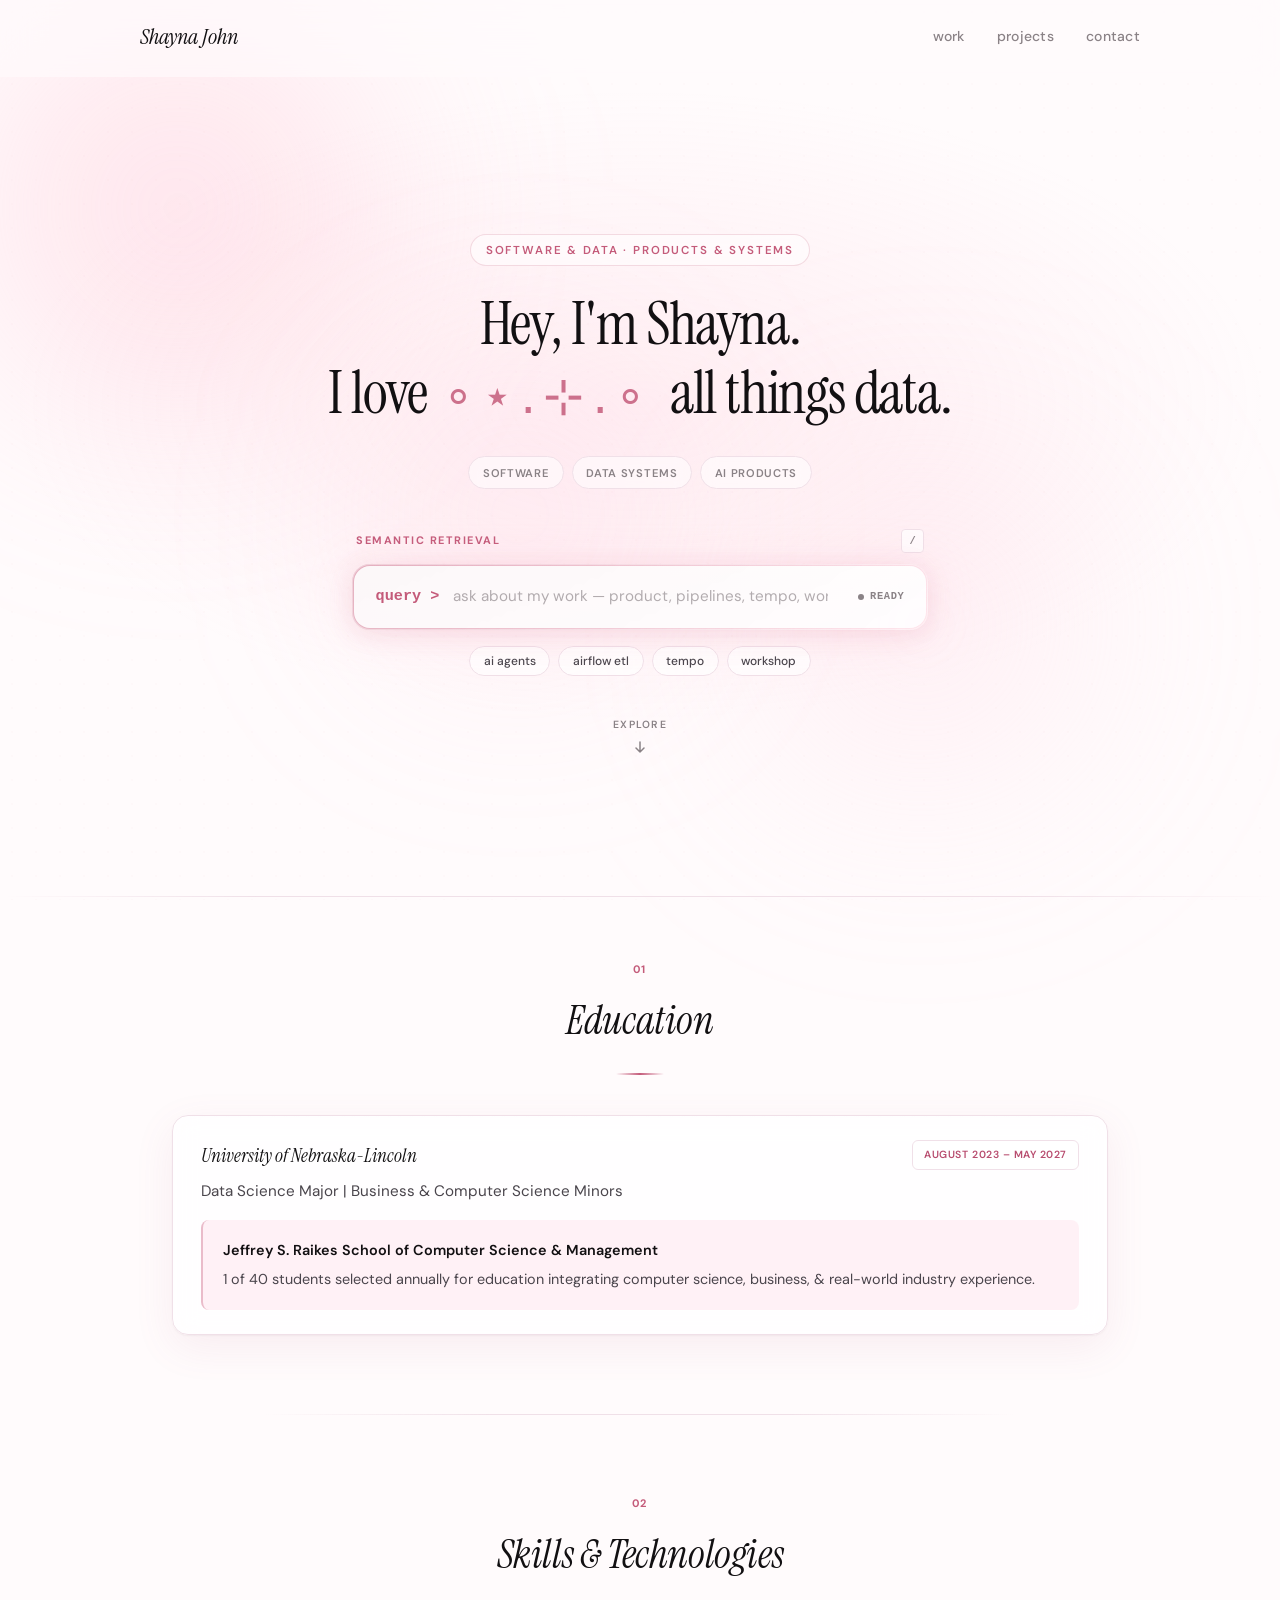
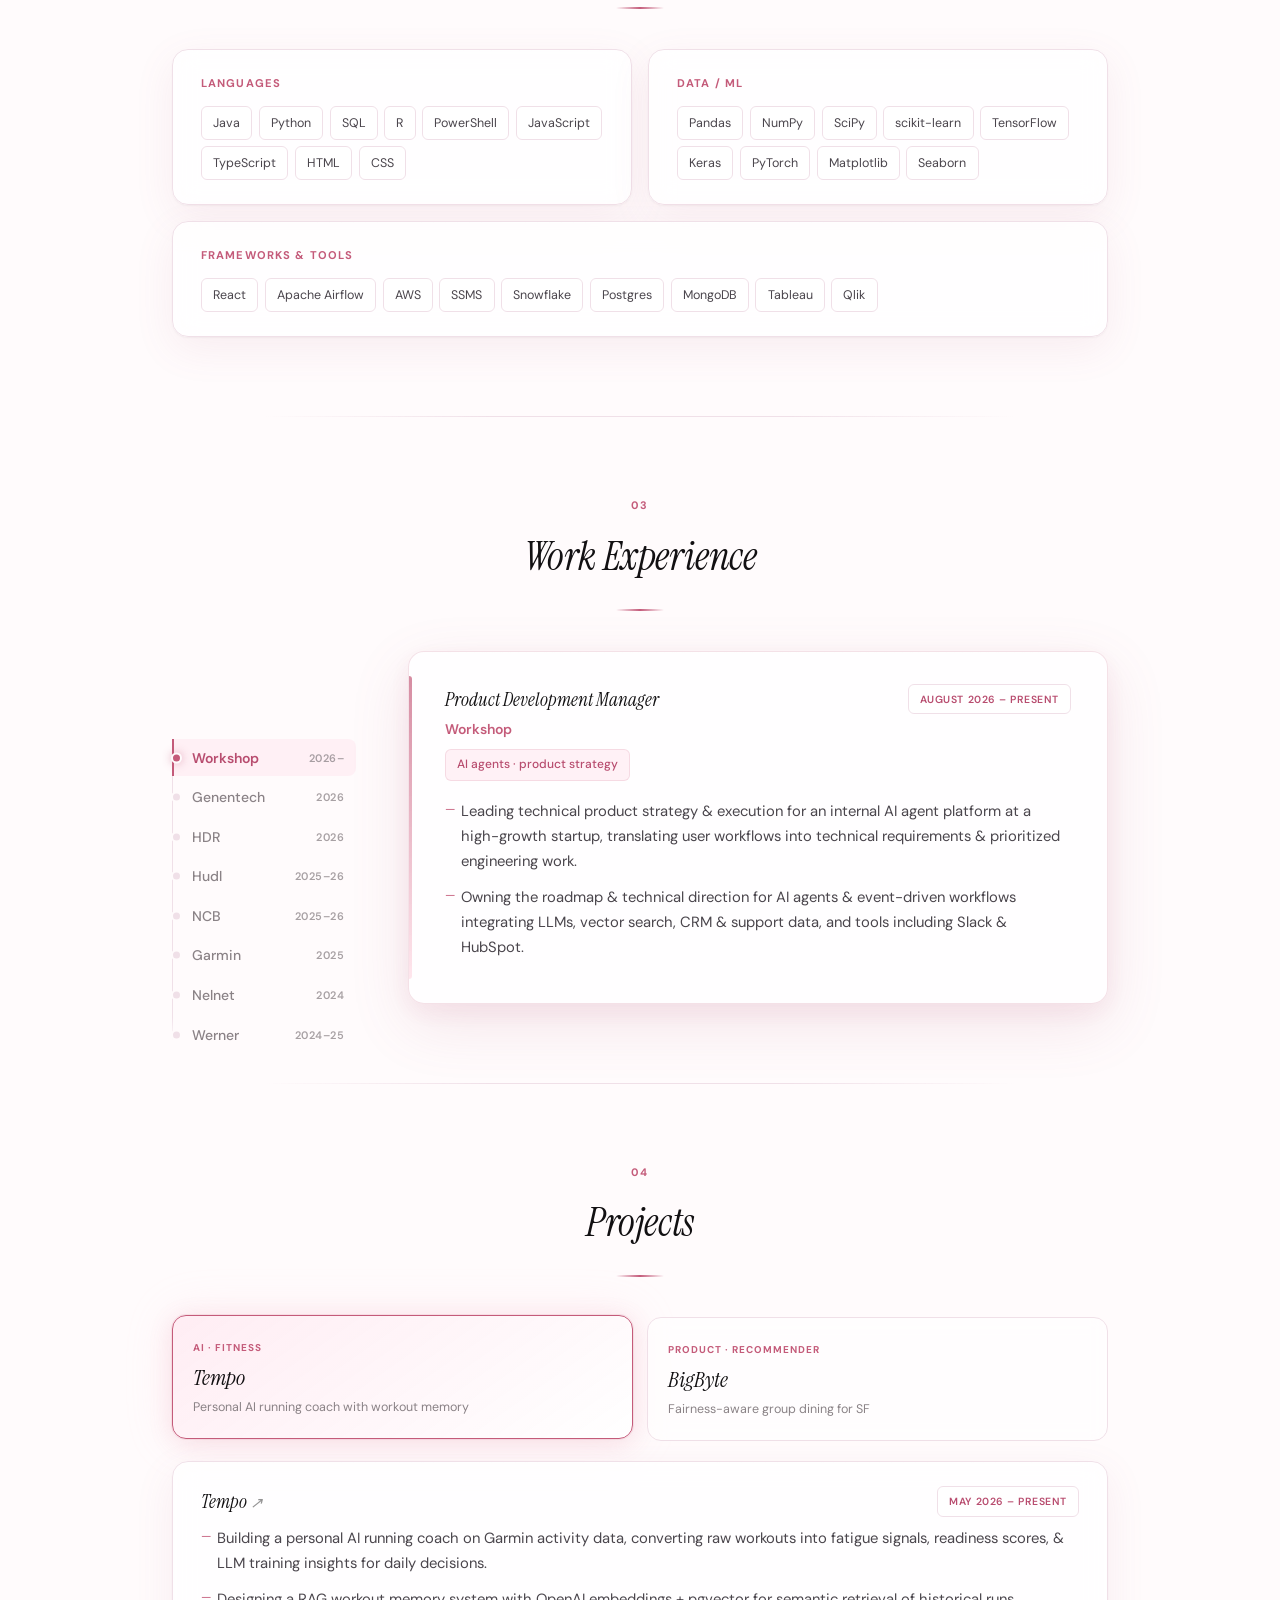
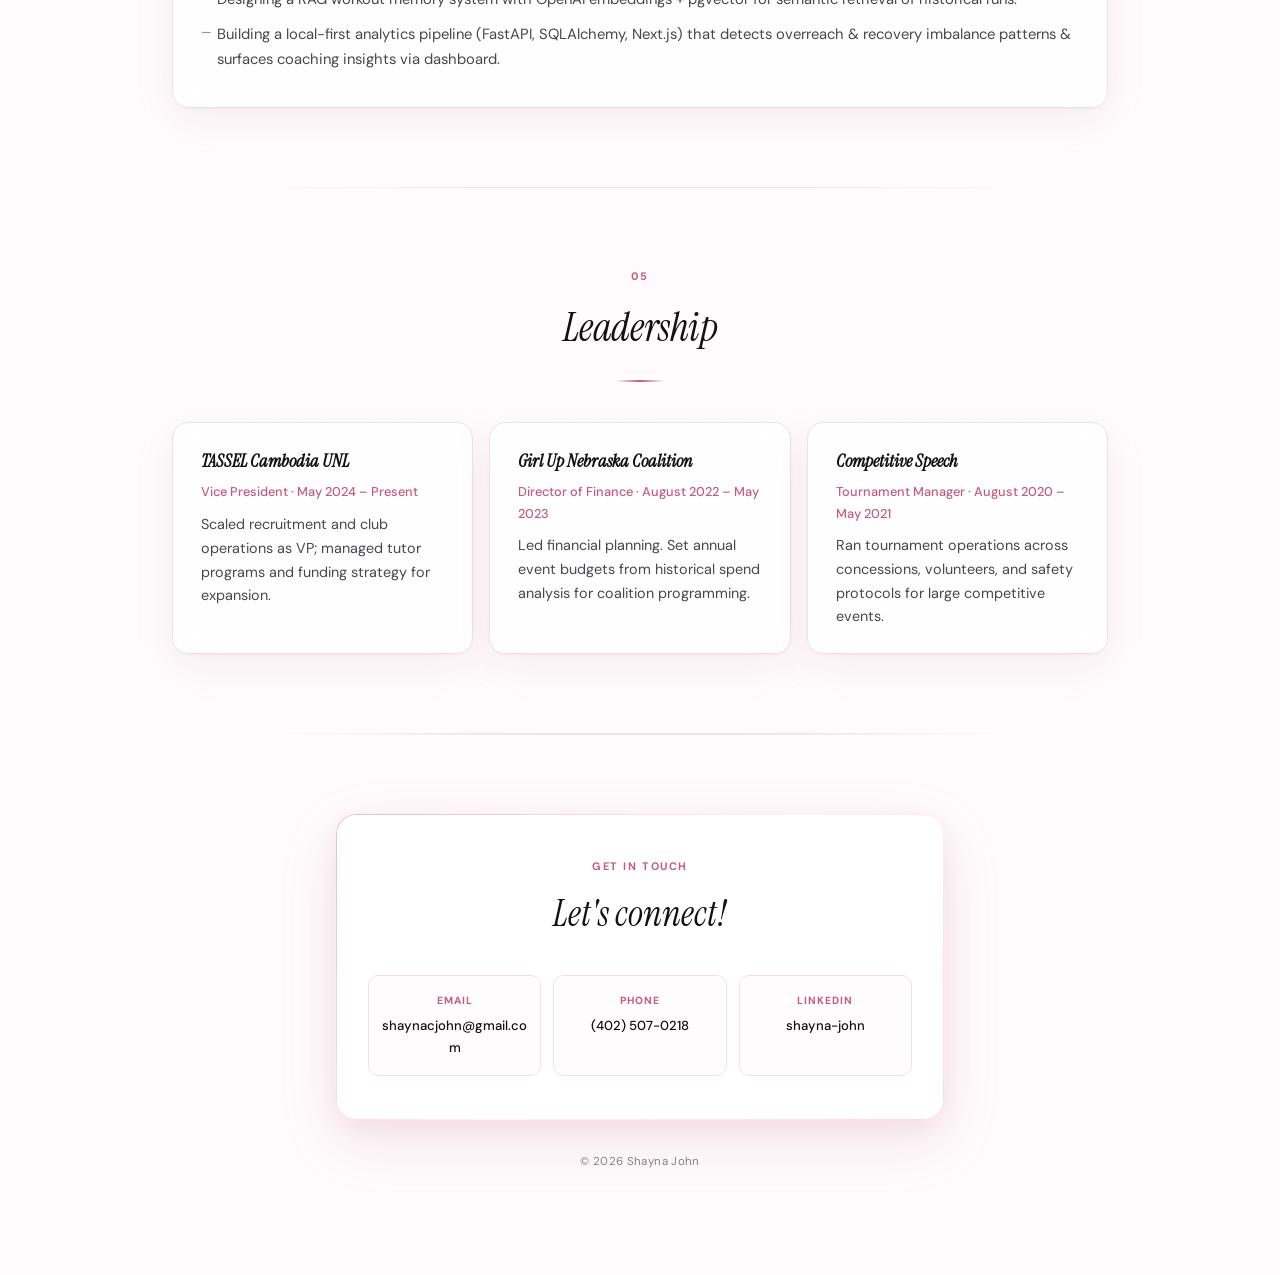
==== commit 8006d659: "updates" ====
--- a/index.html
+++ b/index.html
@@ -4,6 +4,27 @@
     <meta charset="UTF-8" />
     <meta name="viewport" content="width=device-width, initial-scale=1.0" />
     <title>Shayna John | Portfolio</title>
+    <meta
+      name="description"
+      content="Software & data generalist building products, pipelines, and AI-powered systems. Portfolio with interactive semantic search."
+    />
+    <meta property="og:type" content="website" />
+    <meta property="og:title" content="Shayna John | Portfolio" />
+    <meta
+      property="og:description"
+      content="Software & Data · Products, pipelines, and AI systems. Explore my work via semantic retrieval."
+    />
+    <meta property="og:url" content="https://shaynajohn.github.io/Personal-Portfolio/" />
+    <meta property="og:image" content="https://shaynajohn.github.io/Personal-Portfolio/assets/linkedin-featured.png" />
+    <meta property="og:image:width" content="1200" />
+    <meta property="og:image:height" content="630" />
+    <meta name="twitter:card" content="summary_large_image" />
+    <meta name="twitter:title" content="Shayna John | Portfolio" />
+    <meta
+      name="twitter:description"
+      content="Software & Data · Products, pipelines, and AI systems"
+    />
+    <meta name="twitter:image" content="https://shaynajohn.github.io/Personal-Portfolio/assets/linkedin-featured.png" />
     <link rel="stylesheet" href="styles.css" />
     <link rel="preconnect" href="https://fonts.googleapis.com" />
     <link rel="preconnect" href="https://fonts.gstatic.com" crossorigin />
@@ -39,7 +60,7 @@
     </header>
     <section class="hero">
       <div class="hero-inner">
-        <p class="hero-eyebrow">Applied ML Engineer · RAG &amp; Data Systems</p>
+        <p class="hero-eyebrow">Software &amp; Data · Products &amp; Systems</p>
         <h1 class="hero-title">
           Hey, I'm Shayna.<br />
           I love
@@ -48,9 +69,9 @@
         </h1>
 
         <div class="hero-stats" aria-hidden="true">
-          <span>RAG &amp; Retrieval</span>
-          <span>Data Pipelines</span>
-          <span>ML Systems</span>
+          <span>Software</span>
+          <span>Data Systems</span>
+          <span>AI Products</span>
         </div>
 
         <div class="retrieval-console" role="search">
@@ -66,7 +87,7 @@
                 type="search"
                 id="retrieval-input"
                 class="console-input"
-                placeholder="ask about my work — rag, airflow, tempo, embeddings…"
+                placeholder="ask about my work — product, pipelines, tempo, workshop…"
                 autocomplete="off"
                 spellcheck="false"
               />
@@ -81,9 +102,9 @@
             <button
               type="button"
               class="console-chip"
-              data-query="rag pipelines"
-            >
-              rag pipelines
+              data-query="ai agents"
+            >
+              ai agents
             </button>
             <button type="button" class="console-chip" data-query="airflow etl">
               airflow etl
@@ -91,12 +112,12 @@
             <button
               type="button"
               class="console-chip"
-              data-query="tempo embeddings"
-            >
-              tempo embeddings
-            </button>
-            <button type="button" class="console-chip" data-query="hudl">
-              hudl
+              data-query="tempo"
+            >
+              tempo
+            </button>
+            <button type="button" class="console-chip" data-query="workshop">
+              workshop
             </button>
           </div>
           <ul class="console-results" id="console-results" role="listbox" aria-label="Search results" hidden></ul>
@@ -202,7 +223,7 @@
       <section
         id="work"
         class="block reveal"
-        data-search="work experience hudl garmin genentech hdr nelnet internship applied ml data engineer data scientist"
+        data-search="work experience workshop genentech hdr hudl garmin nelnet werner product manager software engineer data scientist data engineer internship"
       >
         <header class="block-header">
           <span class="block-num">03</span>
@@ -219,8 +240,17 @@
               type="button"
               class="work-tab active"
               role="tab"
+              data-role="workshop"
+              aria-selected="true"
+            >
+              <span class="work-tab-name">Workshop</span>
+              <span class="work-tab-date">2026–</span>
+            </button>
+            <button
+              type="button"
+              class="work-tab"
+              role="tab"
               data-role="genentech"
-              aria-selected="true"
             >
               <span class="work-tab-name">Genentech</span>
               <span class="work-tab-date">2026</span>
@@ -250,19 +280,19 @@
               type="button"
               class="work-tab"
               role="tab"
-              data-role="werner"
-            >
-              <span class="work-tab-name">Werner</span>
-              <span class="work-tab-date">2024–25</span>
+              data-role="nelnet"
+            >
+              <span class="work-tab-name">Nelnet</span>
+              <span class="work-tab-date">2024</span>
             </button>
             <button
               type="button"
               class="work-tab"
               role="tab"
-              data-role="nelnet"
-            >
-              <span class="work-tab-name">Nelnet</span>
-              <span class="work-tab-date">2024</span>
+              data-role="werner"
+            >
+              <span class="work-tab-name">Werner</span>
+              <span class="work-tab-date">2024–25</span>
             </button>
           </aside>
 
@@ -270,8 +300,39 @@
             <article
               class="role-panel active"
               role="tabpanel"
+              data-role="workshop"
+              data-search="workshop product development manager ai agent platform llm vector search crm slack hubspot roadmap event-driven workflows startup"
+            >
+              <div class="card-row">
+                <div>
+                  <h3>Product Development Manager</h3>
+                  <p class="company">Workshop</p>
+                </div>
+                <span class="date-pill">August 2026 – Present</span>
+              </div>
+              <p class="role-focus">AI agents · product strategy</p>
+              <ul class="bullets">
+                <li>
+                  Leading technical product strategy &amp; execution for an
+                  internal AI agent platform at a high-growth startup,
+                  translating user workflows into technical requirements &amp;
+                  prioritized engineering work.
+                </li>
+                <li>
+                  Owning the roadmap &amp; technical direction for AI agents
+                  &amp; event-driven workflows integrating LLMs, vector search,
+                  CRM &amp; support data, and tools including Slack &amp;
+                  HubSpot.
+                </li>
+              </ul>
+            </article>
+
+            <article
+              class="role-panel"
+              role="tabpanel"
               data-role="genentech"
-              data-search="genentech data scientist leadership ai ml program effectiveness web application"
+              hidden
+              data-search="genentech data scientist leadership ai full-stack web application program effectiveness engagement"
             >
               <div class="card-row">
                 <div>
@@ -280,19 +341,17 @@
                 </div>
                 <span class="date-pill">June 2026 – August 2026</span>
               </div>
-              <p class="role-focus">
-                AI-enabled leadership · program measurement
-              </p>
+              <p class="role-focus">Full-stack · program measurement</p>
               <ul class="bullets">
                 <li>
-                  Developing AI/ML-driven solutions to measure program
-                  effectiveness, impact, &amp; leadership development outcomes.
-                </li>
-                <li>
-                  Building a web application with separate admin &amp;
-                  participant-facing interfaces for an AI-enabled leadership
-                  initiative focused on improving delegation, decision-making,
-                  &amp; organizational adaptability.
+                  Built a full-stack web application with separate admin and
+                  participant interfaces supporting an AI-enabled leadership
+                  initiative.
+                </li>
+                <li>
+                  Developed data-driven functionality to measure program
+                  effectiveness, participant engagement, and leadership
+                  outcomes.
                 </li>
               </ul>
             </article>
@@ -302,7 +361,7 @@
               role="tabpanel"
               data-role="hdr"
               hidden
-              data-search="hdr data scientist classification models prediction win probability feature pipelines ml"
+              data-search="hdr data scientist classification models prediction win probability feature pipelines ml decision-support"
             >
               <div class="card-row">
                 <div>
@@ -322,7 +381,7 @@
                   historical, &amp; operational data to surface risk signals.
                 </li>
                 <li>
-                  Deployed ML-backed decision-support tools replacing Excel
+                  Built ML-backed decision-support tools replacing Excel
                   workflows used by 30+ stakeholders.
                 </li>
               </ul>
@@ -333,21 +392,20 @@
               role="tabpanel"
               data-role="hudl"
               hidden
-              data-search="hudl applied ml engineer rag vector embeddings aws basketball retrieval semantic search coaching ai assistant"
+              data-search="hudl software engineer rag vector embeddings aws basketball retrieval semantic search coaching ai assistant"
             >
               <div class="card-row">
                 <div>
-                  <h3>Applied ML Engineer</h3>
+                  <h3>Software Engineer</h3>
                   <p class="company">Hudl</p>
                 </div>
                 <span class="date-pill">August 2025 – May 2026</span>
               </div>
-              <p class="role-focus">AI systems · RAG &amp; retrieval</p>
+              <p class="role-focus">RAG · retrieval systems</p>
               <ul class="bullets">
                 <li>
                   Built production RAG infrastructure using vector embeddings
-                  &amp; AWS services to deliver context-aware basketball
-                  insights across historical play datasets.
+                  &amp; AWS to deliver basketball insights from historical data.
                 </li>
                 <li>
                   Engineered scalable retrieval pipelines enabling sub-second
@@ -402,7 +460,7 @@
               role="tabpanel"
               data-role="garmin"
               hidden
-              data-search="garmin data engineer airflow etl azure aws docker qlik dashboard pipelines cloud"
+              data-search="garmin data engineer airflow etl azure aws docker dashboard pipelines cloud migration kpi"
             >
               <div class="card-row">
                 <div>
@@ -425,9 +483,33 @@
                   environments.
                 </li>
                 <li>
-                  Developed an interactive Qlik dashboard tracking pipeline
-                  latency &amp; cloud migration KPIs, adopted by engineering
-                  teams &amp; leadership for operational visibility.
+                  Developed an interactive dashboard for cloud migration KPIs,
+                  adopted by engineering teams &amp; leadership for operational
+                  visibility.
+                </li>
+              </ul>
+            </article>
+
+            <article
+              class="role-panel"
+              role="tabpanel"
+              data-role="nelnet"
+              hidden
+              data-search="nelnet software engineer python react student analytics"
+            >
+              <div class="card-row">
+                <div>
+                  <h3>Software Engineer</h3>
+                  <p class="company">Nelnet</p>
+                </div>
+                <span class="date-pill">October 2024 – December 2024</span>
+              </div>
+              <p class="role-focus">Product · analytics tools</p>
+              <ul class="bullets">
+                <li>
+                  Developed an AI-powered student analytics tool using Python
+                  &amp; React to surface insights from academic performance
+                  data.
                 </li>
               </ul>
             </article>
@@ -455,34 +537,6 @@
                 </li>
               </ul>
             </article>
-
-            <article
-              class="role-panel"
-              role="tabpanel"
-              data-role="nelnet"
-              hidden
-              data-search="nelnet software engineer python react student analytics embeddings preprocessing"
-            >
-              <div class="card-row">
-                <div>
-                  <h3>Software Engineer</h3>
-                  <p class="company">Nelnet</p>
-                </div>
-                <span class="date-pill">October 2024 – December 2024</span>
-              </div>
-              <p class="role-focus">Product · applied ML applications</p>
-              <ul class="bullets">
-                <li>
-                  Developed an AI-powered student analytics tool using Python
-                  &amp; React to surface insights from academic performance
-                  data.
-                </li>
-                <li>
-                  Implemented data preprocessing &amp; embedding pipelines that
-                  reduced query latency by 40%.
-                </li>
-              </ul>
-            </article>
           </div>
         </div>
       </section>
@@ -490,7 +544,7 @@
       <section
         id="projects"
         class="block reveal"
-        data-search="projects tempo bigbyte beautify github rag recommender embeddings fastapi nextjs"
+        data-search="projects tempo bigbyte github rag recommender embeddings fastapi nextjs dining"
       >
         <header class="block-header">
           <span class="block-num">04</span>
@@ -503,19 +557,14 @@
             class="project-card active"
             data-project="tempo"
           >
-            <span class="project-card-tag">RAG · Fitness</span>
+            <span class="project-card-tag">AI · Fitness</span>
             <h3>Tempo</h3>
-            <p>AI running coach with semantic workout memory</p>
+            <p>Personal AI running coach with workout memory</p>
           </button>
           <button type="button" class="project-card" data-project="bigbyte">
-            <span class="project-card-tag">Recommender</span>
+            <span class="project-card-tag">Product · Recommender</span>
             <h3>BigByte</h3>
             <p>Fairness-aware group dining for SF</p>
-          </button>
-          <button type="button" class="project-card" data-project="beautify">
-            <span class="project-card-tag">Hybrid ML</span>
-            <h3>Beautify</h3>
-            <p>Collaborative + content-based recommendations</p>
           </button>
         </div>
 
@@ -538,14 +587,13 @@
           </div>
           <ul class="bullets">
             <li>
-              Building a personal AI running coach on my Garmin activity data,
+              Building a personal AI running coach on Garmin activity data,
               converting raw workouts into fatigue signals, readiness scores,
               &amp; LLM training insights for daily decisions.
             </li>
             <li>
-              Designing a RAG workout memory system (OpenAI embeddings +
-              pgvector) enabling semantic retrieval over historical runs &amp;
-              training patterns.
+              Designing a RAG workout memory system with OpenAI embeddings +
+              pgvector for semantic retrieval of historical runs.
             </li>
             <li>
               Building a local-first analytics pipeline (FastAPI, SQLAlchemy,
@@ -559,7 +607,7 @@
           class="card project-panel project-detail"
           data-project="bigbyte"
           hidden
-          data-search="bigbyte dining recommender restaurant group voting fairness cuisine budget openrouteservice ranking"
+          data-search="bigbyte dining recommender restaurant group voting fairness cuisine budget commute ranking onrender"
         >
           <div class="card-row">
             <h3>
@@ -570,58 +618,29 @@
                 class="ext-link"
                 >BigByte</a
               >
+              <a
+                href="https://bigbyte.onrender.com"
+                target="_blank"
+                rel="noopener noreferrer"
+                class="ext-link project-live"
+                >Live</a
+              >
             </h3>
             <span class="date-pill">January 2026 – Present</span>
           </div>
           <ul class="bullets">
             <li>
               Building a session-based group dining app for SF that returns 3
-              ranked restaurant picks + real-time group voting with no
-              persistent user data storage.
+              ranked restaurant picks + real-time group voting.
             </li>
             <li>
               Implementing a fairness-aware recommender using cuisine, budget,
-              vibe, &amp; commute (OpenRouteService) with dealbreaker filtering
-              across users.
-            </li>
-            <li>
-              Designing a multi-objective ranking function optimizing group
-              alignment while limiting worst-case dissatisfaction.
+              vibe, &amp; commute with dealbreaker filtering.
             </li>
             <li>
               Developed an evaluation framework for group recommendation
               quality, achieving 100% cuisine preference satisfaction &amp; 92%
               commute constraint adherence across 11 synthetic user groups.
-            </li>
-          </ul>
-        </article>
-
-        <article
-          class="card project-panel project-detail"
-          data-project="beautify"
-          hidden
-          data-search="beautify recommendation nmf collaborative filtering tf-idf hybrid sklearn"
-        >
-          <div class="card-row">
-            <h3>
-              <a
-                href="https://github.com/shaynajohn/Beautify"
-                target="_blank"
-                rel="noopener noreferrer"
-                class="ext-link"
-                >Beautify</a
-              >
-            </h3>
-            <span class="date-pill">June 2025 – August 2025</span>
-          </div>
-          <ul class="bullets">
-            <li>
-              Built a hybrid recommendation system combining NMF collaborative
-              filtering &amp; TF-IDF content-based similarity.
-            </li>
-            <li>
-              Designed a synthetic data generation pipeline &amp; implemented
-              model evaluation.
             </li>
           </ul>
         </article>
--- a/styles.css
+++ b/styles.css
@@ -1116,7 +1116,7 @@
 /* Projects showcase */
 .project-showcase {
   display: grid;
-  grid-template-columns: repeat(3, 1fr);
+  grid-template-columns: repeat(2, 1fr);
   gap: 0.85rem;
   margin-bottom: 1.25rem;
 }
@@ -1193,6 +1193,17 @@
   content: " ↗";
   font-size: 0.8em;
   opacity: 0.45;
+}
+
+.project-live {
+  margin-left: 0.65rem;
+  font-family: var(--font);
+  font-size: 0.75rem;
+  font-style: normal;
+  font-weight: 600;
+  letter-spacing: 0.04em;
+  text-transform: uppercase;
+  color: var(--rose);
 }
 
 /* Leadership */
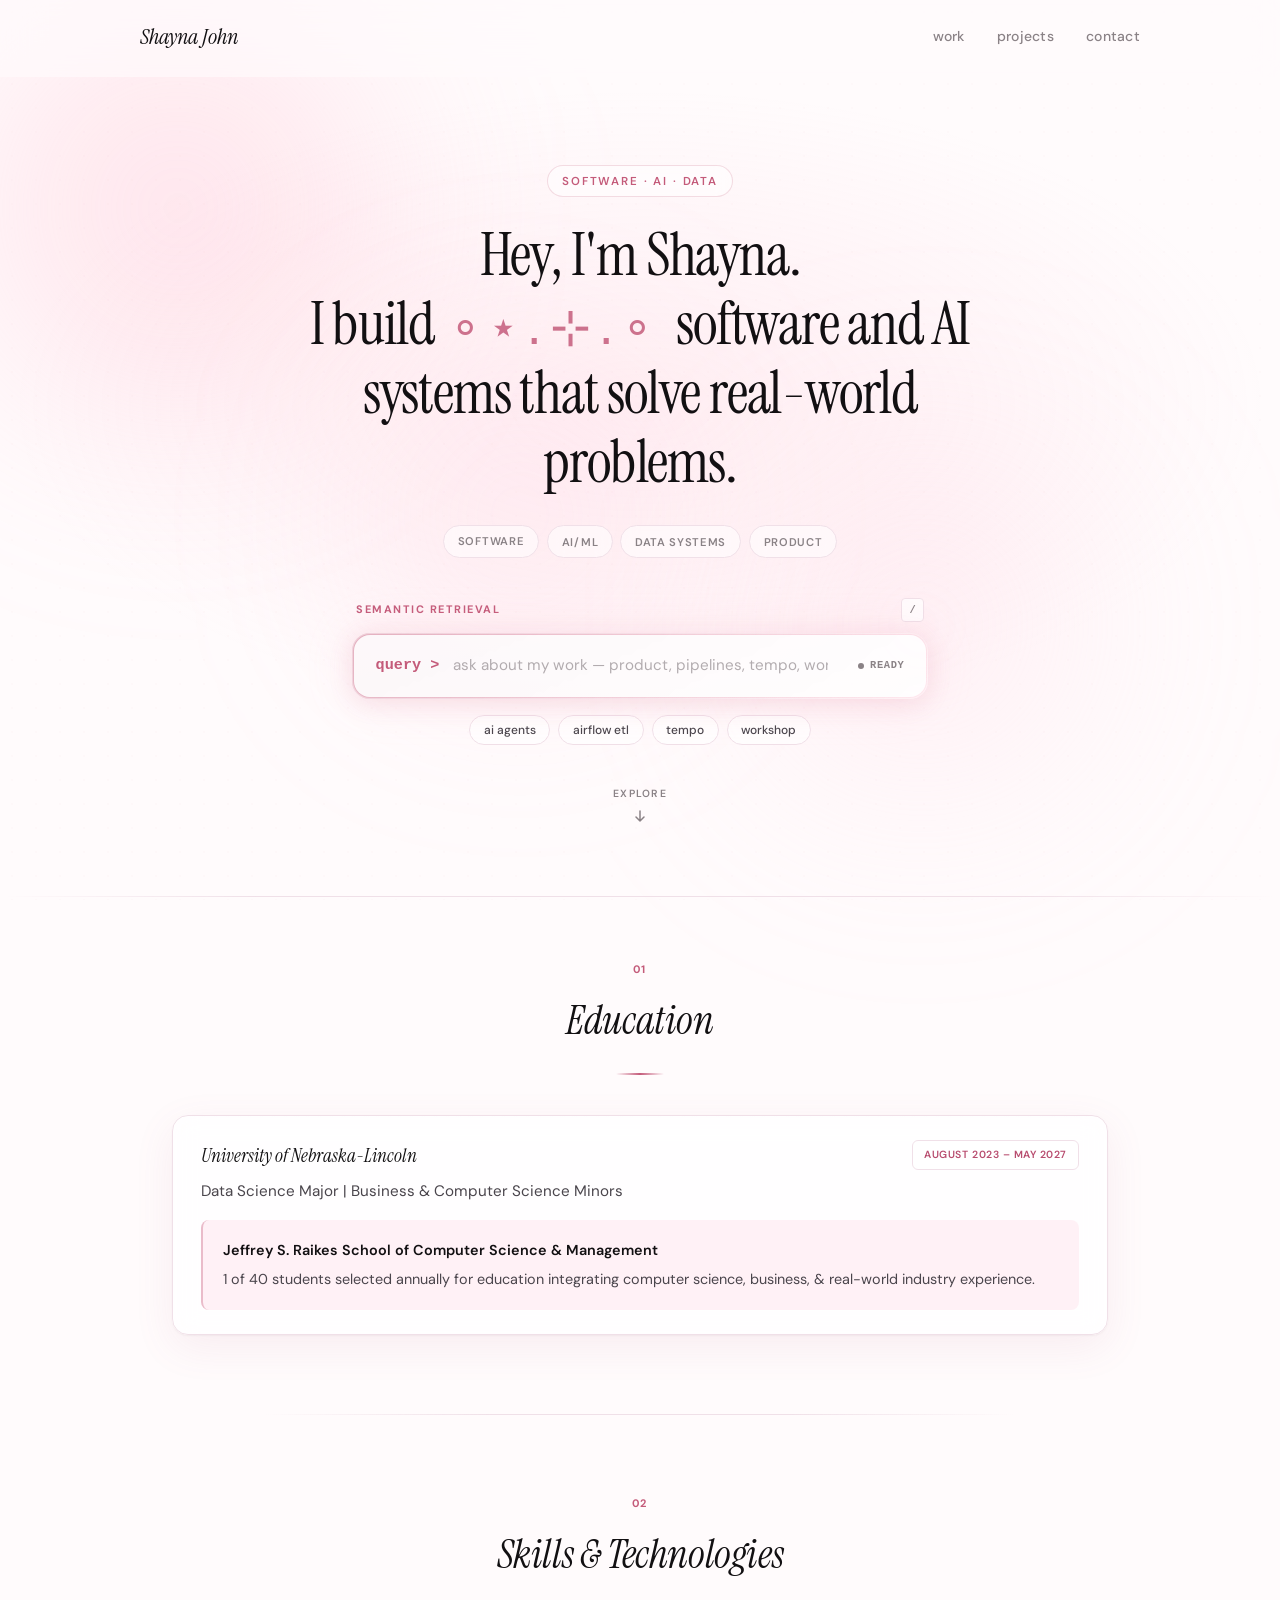
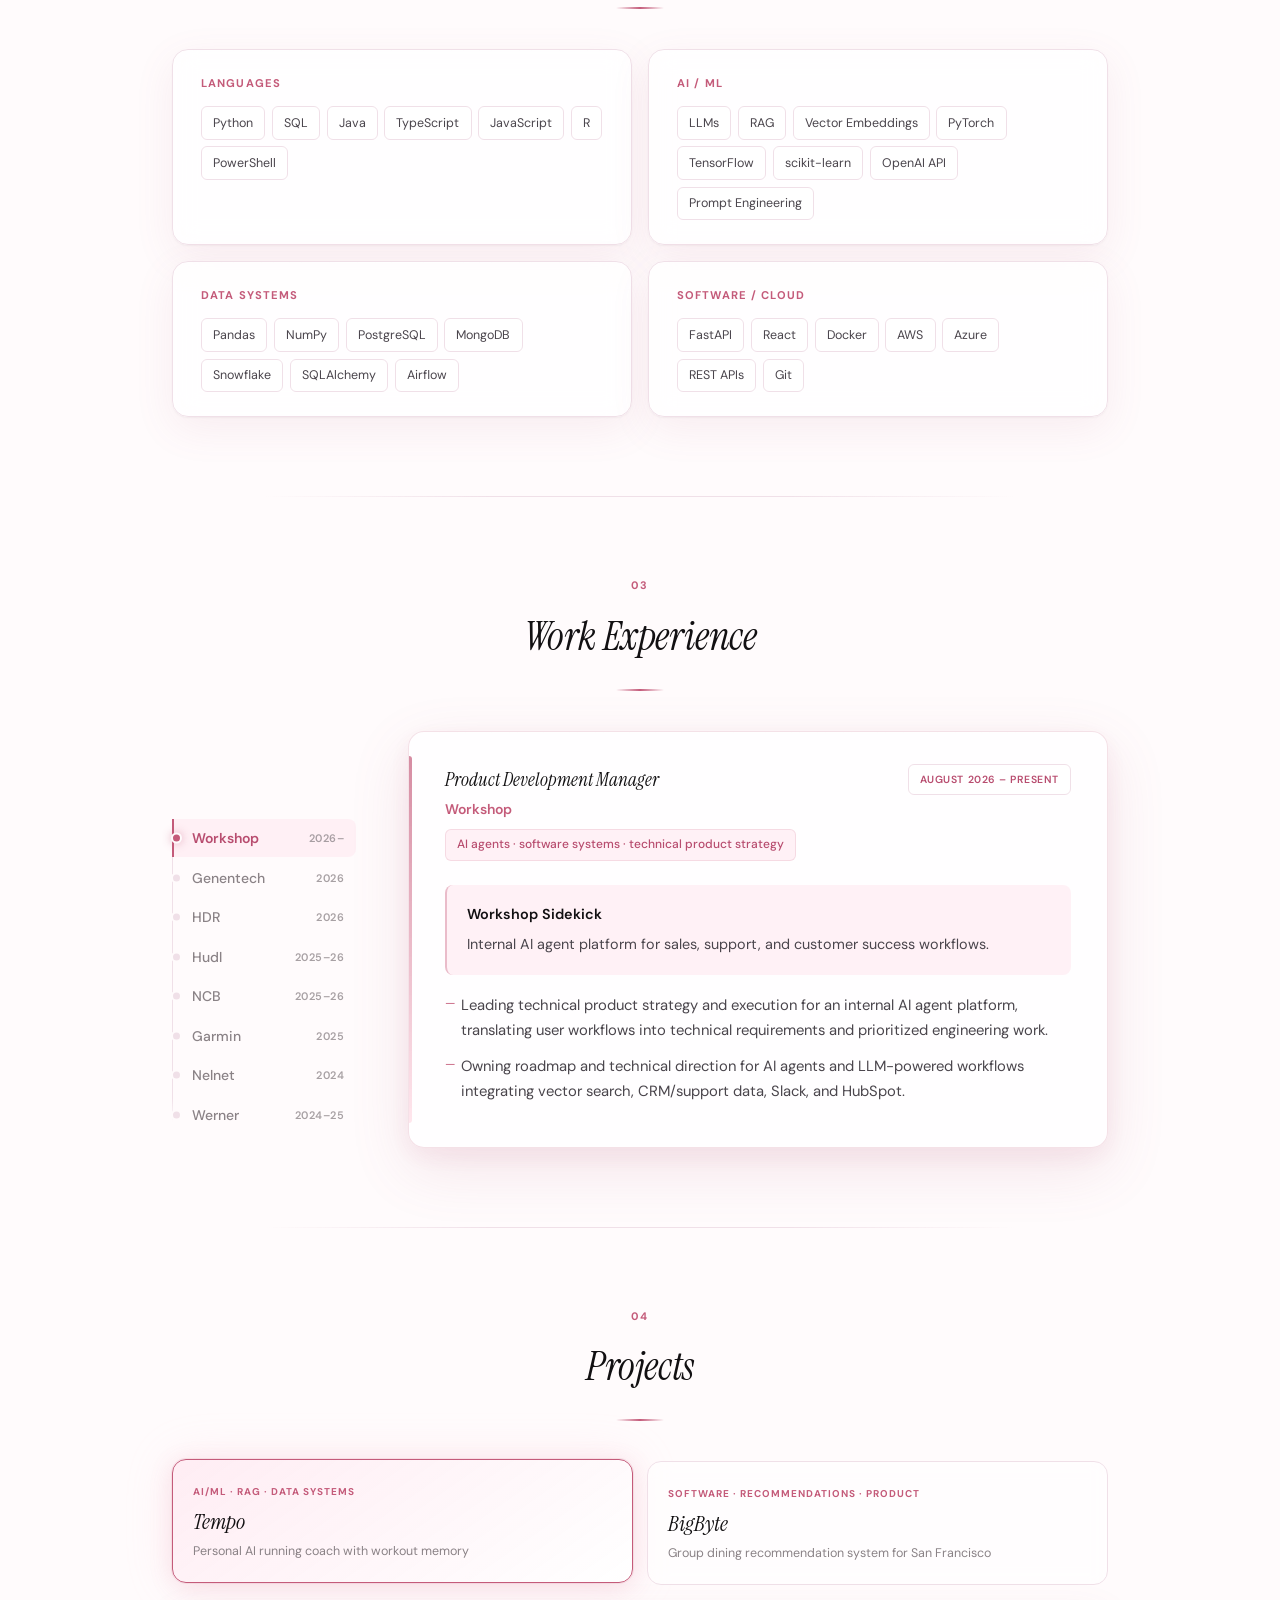
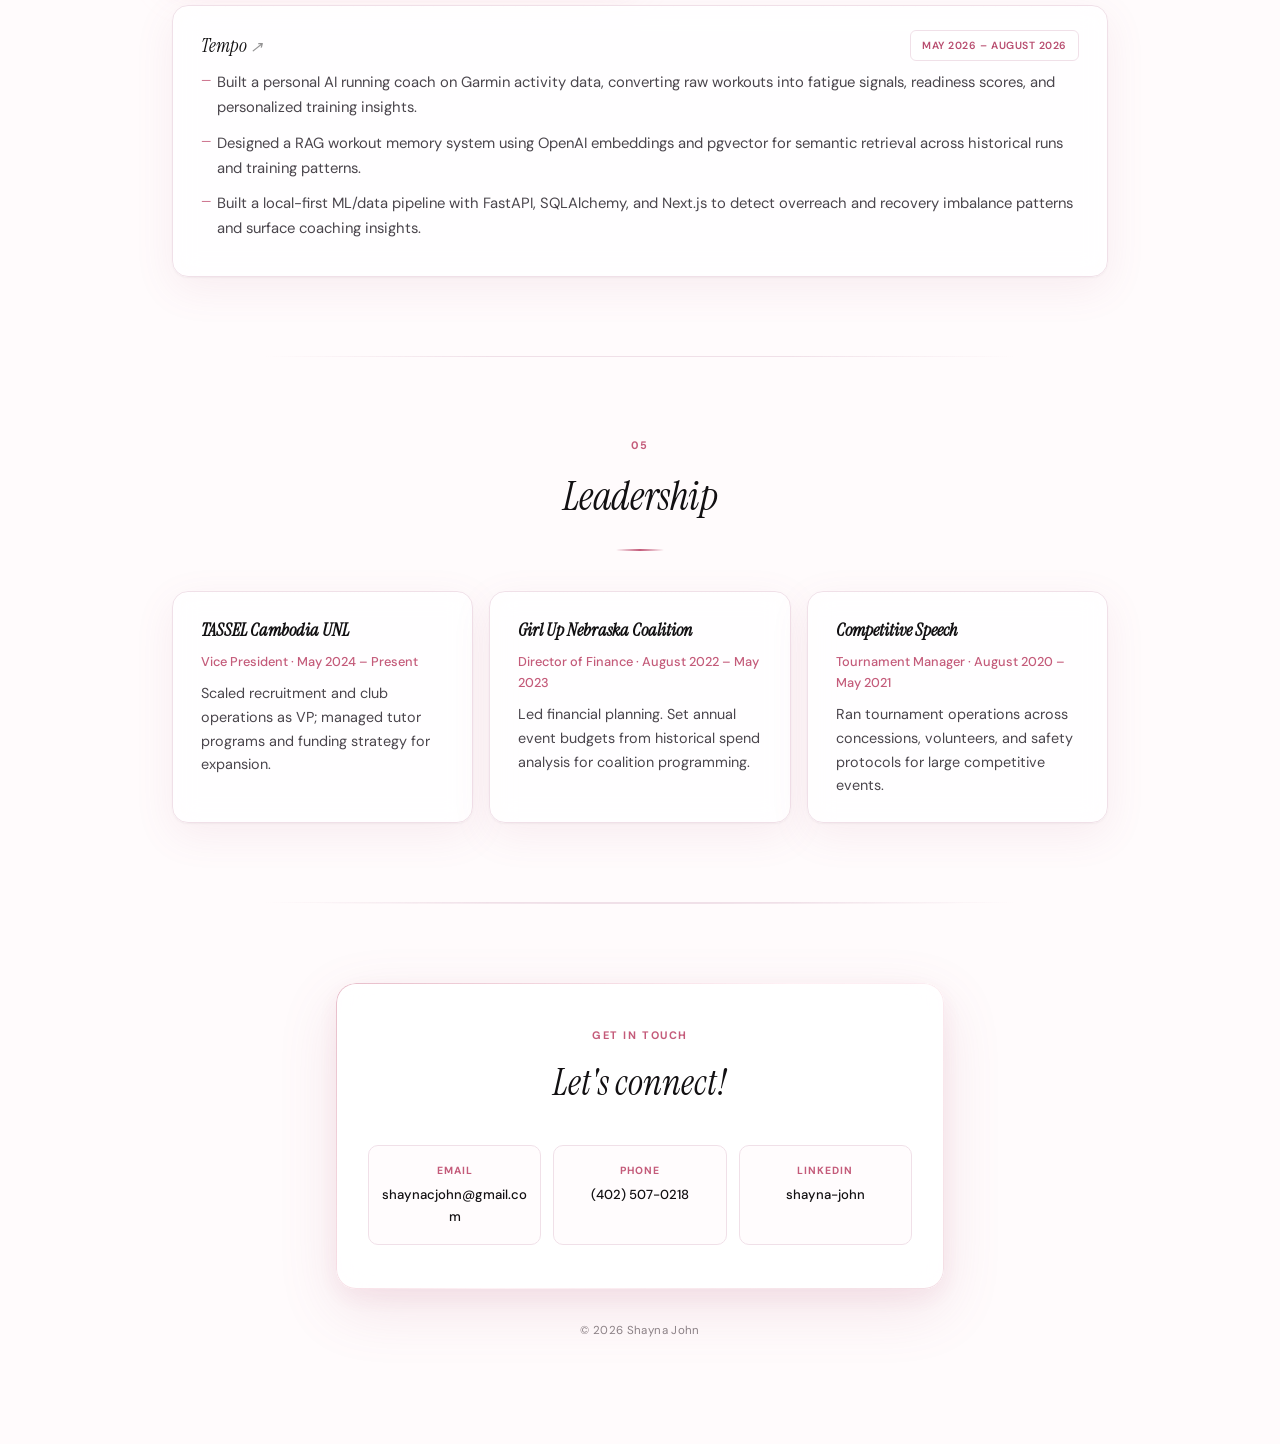
==== commit 47532020: "updates" ====
--- a/index.html
+++ b/index.html
@@ -6,13 +6,13 @@
     <title>Shayna John | Portfolio</title>
     <meta
       name="description"
-      content="Software & data generalist building products, pipelines, and AI-powered systems. Portfolio with interactive semantic search."
+      content="Software · AI · Data. I build software and AI systems that solve real-world problems."
     />
     <meta property="og:type" content="website" />
     <meta property="og:title" content="Shayna John | Portfolio" />
     <meta
       property="og:description"
-      content="Software & Data · Products, pipelines, and AI systems. Explore my work via semantic retrieval."
+      content="Software · AI · Data. Explore my work via semantic retrieval."
     />
     <meta property="og:url" content="https://shaynajohn.github.io/Personal-Portfolio/" />
     <meta property="og:image" content="https://shaynajohn.github.io/Personal-Portfolio/assets/linkedin-featured.png" />
@@ -22,7 +22,7 @@
     <meta name="twitter:title" content="Shayna John | Portfolio" />
     <meta
       name="twitter:description"
-      content="Software & Data · Products, pipelines, and AI systems"
+      content="Software · AI · Data"
     />
     <meta name="twitter:image" content="https://shaynajohn.github.io/Personal-Portfolio/assets/linkedin-featured.png" />
     <link rel="stylesheet" href="styles.css" />
@@ -60,18 +60,19 @@
     </header>
     <section class="hero">
       <div class="hero-inner">
-        <p class="hero-eyebrow">Software &amp; Data · Products &amp; Systems</p>
+        <p class="hero-eyebrow">Software · AI · Data</p>
         <h1 class="hero-title">
           Hey, I'm Shayna.<br />
-          I love
-          <span class="hero-glyphs" aria-hidden="true">∘⋆․⊹․∘</span> all things
-          data.
+          I build
+          <span class="hero-glyphs" aria-hidden="true">∘⋆․⊹․∘</span>
+          software and AI systems that solve real-world problems.
         </h1>
 
         <div class="hero-stats" aria-hidden="true">
           <span>Software</span>
+          <span>AI/ML</span>
           <span>Data Systems</span>
-          <span>AI Products</span>
+          <span>Product</span>
         </div>
 
         <div class="retrieval-console" role="search">
@@ -177,7 +178,7 @@
       <section
         id="skills"
         class="block reveal"
-        data-search="skills python java sql tensorflow pytorch pandas airflow aws react snowflake postgres mongodb tableau qlik scikit-learn"
+        data-search="skills python sql java typescript javascript r powershell llms rag embeddings pytorch tensorflow scikit-learn openai fastapi react docker aws azure pandas numpy postgres mongodb snowflake sqlalchemy airflow"
       >
         <header class="block-header">
           <span class="block-num">02</span>
@@ -187,34 +188,50 @@
           <div class="card skill-card">
             <h3 class="card-label">Languages</h3>
             <div class="tags">
-              <span class="tag">Java</span><span class="tag">Python</span
-              ><span class="tag">SQL</span> <span class="tag">R</span
-              ><span class="tag">PowerShell</span
-              ><span class="tag">JavaScript</span>
-              <span class="tag">TypeScript</span><span class="tag">HTML</span
-              ><span class="tag">CSS</span>
+              <span class="tag">Python</span>
+              <span class="tag">SQL</span>
+              <span class="tag">Java</span>
+              <span class="tag">TypeScript</span>
+              <span class="tag">JavaScript</span>
+              <span class="tag">R</span>
+              <span class="tag">PowerShell</span>
             </div>
           </div>
           <div class="card skill-card">
-            <h3 class="card-label">Data / ML</h3>
+            <h3 class="card-label">AI / ML</h3>
             <div class="tags">
-              <span class="tag">Pandas</span><span class="tag">NumPy</span
-              ><span class="tag">SciPy</span>
-              <span class="tag">scikit-learn</span
-              ><span class="tag">TensorFlow</span><span class="tag">Keras</span>
-              <span class="tag">PyTorch</span><span class="tag">Matplotlib</span
-              ><span class="tag">Seaborn</span>
+              <span class="tag">LLMs</span>
+              <span class="tag">RAG</span>
+              <span class="tag">Vector Embeddings</span>
+              <span class="tag">PyTorch</span>
+              <span class="tag">TensorFlow</span>
+              <span class="tag">scikit-learn</span>
+              <span class="tag">OpenAI API</span>
+              <span class="tag">Prompt Engineering</span>
             </div>
           </div>
-          <div class="card skill-card skill-card--wide">
-            <h3 class="card-label">Frameworks &amp; Tools</h3>
+          <div class="card skill-card">
+            <h3 class="card-label">Data Systems</h3>
             <div class="tags">
-              <span class="tag">React</span
-              ><span class="tag">Apache Airflow</span
-              ><span class="tag">AWS</span> <span class="tag">SSMS</span
-              ><span class="tag">Snowflake</span
-              ><span class="tag">Postgres</span> <span class="tag">MongoDB</span
-              ><span class="tag">Tableau</span><span class="tag">Qlik</span>
+              <span class="tag">Pandas</span>
+              <span class="tag">NumPy</span>
+              <span class="tag">PostgreSQL</span>
+              <span class="tag">MongoDB</span>
+              <span class="tag">Snowflake</span>
+              <span class="tag">SQLAlchemy</span>
+              <span class="tag">Airflow</span>
+            </div>
+          </div>
+          <div class="card skill-card">
+            <h3 class="card-label">Software / Cloud</h3>
+            <div class="tags">
+              <span class="tag">FastAPI</span>
+              <span class="tag">React</span>
+              <span class="tag">Docker</span>
+              <span class="tag">AWS</span>
+              <span class="tag">Azure</span>
+              <span class="tag">REST APIs</span>
+              <span class="tag">Git</span>
             </div>
           </div>
         </div>
@@ -301,7 +318,7 @@
               class="role-panel active"
               role="tabpanel"
               data-role="workshop"
-              data-search="workshop product development manager ai agent platform llm vector search crm slack hubspot roadmap event-driven workflows startup"
+              data-search="workshop sidekick product development manager ai agent platform llm vector search crm slack hubspot roadmap sales support customer success software systems"
             >
               <div class="card-row">
                 <div>
@@ -310,19 +327,26 @@
                 </div>
                 <span class="date-pill">August 2026 – Present</span>
               </div>
-              <p class="role-focus">AI agents · product strategy</p>
+              <p class="role-focus">
+                AI agents · software systems · technical product strategy
+              </p>
+              <div class="card-inset work-product">
+                <h4>Workshop Sidekick</h4>
+                <p>
+                  Internal AI agent platform for sales, support, and customer
+                  success workflows.
+                </p>
+              </div>
               <ul class="bullets">
                 <li>
-                  Leading technical product strategy &amp; execution for an
-                  internal AI agent platform at a high-growth startup,
-                  translating user workflows into technical requirements &amp;
-                  prioritized engineering work.
-                </li>
-                <li>
-                  Owning the roadmap &amp; technical direction for AI agents
-                  &amp; event-driven workflows integrating LLMs, vector search,
-                  CRM &amp; support data, and tools including Slack &amp;
-                  HubSpot.
+                  Leading technical product strategy and execution for an
+                  internal AI agent platform, translating user workflows into
+                  technical requirements and prioritized engineering work.
+                </li>
+                <li>
+                  Owning roadmap and technical direction for AI agents and
+                  LLM-powered workflows integrating vector search, CRM/support
+                  data, Slack, and HubSpot.
                 </li>
               </ul>
             </article>
@@ -341,7 +365,7 @@
                 </div>
                 <span class="date-pill">June 2026 – August 2026</span>
               </div>
-              <p class="role-focus">Full-stack · program measurement</p>
+              <p class="role-focus">Software · AI · program systems</p>
               <ul class="bullets">
                 <li>
                   Built a full-stack web application with separate admin and
@@ -378,10 +402,11 @@
                 </li>
                 <li>
                   Engineered feature pipelines integrating financial,
-                  historical, &amp; operational data to surface risk signals.
-                </li>
-                <li>
-                  Built ML-backed decision-support tools replacing Excel
+                  historical, and operational data to identify risk signals and
+                  drivers of project outcomes.
+                </li>
+                <li>
+                  Deployed ML-backed decision-support tools replacing Excel
                   workflows used by 30+ stakeholders.
                 </li>
               </ul>
@@ -392,37 +417,30 @@
               role="tabpanel"
               data-role="hudl"
               hidden
-              data-search="hudl software engineer rag vector embeddings aws basketball retrieval semantic search coaching ai assistant"
+              data-search="hudl applied ml engineer python aws vector databases rag retrieval apis basketball coaching ai assistant"
             >
               <div class="card-row">
                 <div>
-                  <h3>Software Engineer</h3>
+                  <h3>Applied ML Engineer</h3>
                   <p class="company">Hudl</p>
                 </div>
                 <span class="date-pill">August 2025 – May 2026</span>
               </div>
-              <p class="role-focus">RAG · retrieval systems</p>
+              <p class="role-focus">AI/ML engineering · retrieval systems</p>
               <ul class="bullets">
                 <li>
-                  Built production RAG infrastructure using vector embeddings
-                  &amp; AWS to deliver basketball insights from historical data.
-                </li>
-                <li>
-                  Engineered scalable retrieval pipelines enabling sub-second
-                  semantic search over large-scale sports data.
-                </li>
-                <li>
-                  Collaborated cross-functionally with product &amp; engineering
-                  teams to integrate AI-assisted workflows into coaching
-                  analysis tools.
-                </li>
-                <li>
-                  Optimized retrieval quality through embedding evaluation &amp;
-                  ranking experimentation across historical play datasets.
-                </li>
-                <li>
-                  Shipped AI assistant features that improved coaching workflow
-                  efficiency by 30%.
+                  Built production AI services using Python, AWS, and vector
+                  databases to deliver context-aware insights across large-scale
+                  basketball play data.
+                </li>
+                <li>
+                  Engineered RAG/retrieval pipelines and APIs enabling
+                  sub-second semantic search over historical play data.
+                </li>
+                <li>
+                  Integrated AI assistant workflows into production coaching
+                  tools, collaborating with product and engineering teams to
+                  improve coaching efficiency by 30%.
                 </li>
               </ul>
             </article>
@@ -472,20 +490,14 @@
               <p class="role-focus">Data infrastructure · pipelines</p>
               <ul class="bullets">
                 <li>
-                  Engineered ETL pipelines in Apache Airflow to ingest 50K+
-                  daily server cost records from Azure &amp; AWS into Garmin's
-                  Unified Data Management system, accelerating data availability
-                  for cost analytics.
-                </li>
-                <li>
-                  Refactored &amp; containerized legacy Airflow DAGs with
-                  Docker, improving pipeline scalability across cloud
+                  Engineered Airflow ETL pipelines ingesting 50K+ daily server
+                  cost records from Azure and AWS into Garmin's Unified Data
+                  Management system.
+                </li>
+                <li>
+                  Refactored and containerized legacy Airflow DAGs with Docker,
+                  improving pipeline scalability and reliability across cloud
                   environments.
-                </li>
-                <li>
-                  Developed an interactive dashboard for cloud migration KPIs,
-                  adopted by engineering teams &amp; leadership for operational
-                  visibility.
                 </li>
               </ul>
             </article>
@@ -495,7 +507,7 @@
               role="tabpanel"
               data-role="nelnet"
               hidden
-              data-search="nelnet software engineer python react student analytics"
+              data-search="nelnet software engineer python react student analytics embeddings preprocessing latency"
             >
               <div class="card-row">
                 <div>
@@ -504,12 +516,15 @@
                 </div>
                 <span class="date-pill">October 2024 – December 2024</span>
               </div>
-              <p class="role-focus">Product · analytics tools</p>
+              <p class="role-focus">Software engineering · AI products</p>
               <ul class="bullets">
                 <li>
                   Developed an AI-powered student analytics tool using Python
-                  &amp; React to surface insights from academic performance
-                  data.
+                  and React to surface insights from academic performance data.
+                </li>
+                <li>
+                  Implemented data preprocessing and embedding pipelines,
+                  reducing query latency by 40%.
                 </li>
               </ul>
             </article>
@@ -544,7 +559,7 @@
       <section
         id="projects"
         class="block reveal"
-        data-search="projects tempo bigbyte github rag recommender embeddings fastapi nextjs dining"
+        data-search="projects tempo bigbyte github rag recommender embeddings fastapi nextjs dining software product"
       >
         <header class="block-header">
           <span class="block-num">04</span>
@@ -557,21 +572,21 @@
             class="project-card active"
             data-project="tempo"
           >
-            <span class="project-card-tag">AI · Fitness</span>
+            <span class="project-card-tag">AI/ML · RAG · Data Systems</span>
             <h3>Tempo</h3>
             <p>Personal AI running coach with workout memory</p>
           </button>
           <button type="button" class="project-card" data-project="bigbyte">
-            <span class="project-card-tag">Product · Recommender</span>
+            <span class="project-card-tag">Software · Recommendations · Product</span>
             <h3>BigByte</h3>
-            <p>Fairness-aware group dining for SF</p>
+            <p>Group dining recommendation system for San Francisco</p>
           </button>
         </div>
 
         <article
           class="card project-panel active project-detail"
           data-project="tempo"
-          data-search="tempo running coach garmin rag openai embeddings pgvector fastapi sqlalchemy nextjs fatigue readiness"
+          data-search="tempo running coach garmin rag openai embeddings pgvector fastapi sqlalchemy nextjs fatigue readiness ml pipeline"
         >
           <div class="card-row">
             <h3>
@@ -583,22 +598,23 @@
                 >Tempo</a
               >
             </h3>
-            <span class="date-pill">May 2026 – Present</span>
+            <span class="date-pill">May 2026 – August 2026</span>
           </div>
           <ul class="bullets">
             <li>
-              Building a personal AI running coach on Garmin activity data,
+              Built a personal AI running coach on Garmin activity data,
               converting raw workouts into fatigue signals, readiness scores,
-              &amp; LLM training insights for daily decisions.
+              and personalized training insights.
             </li>
             <li>
-              Designing a RAG workout memory system with OpenAI embeddings +
-              pgvector for semantic retrieval of historical runs.
+              Designed a RAG workout memory system using OpenAI embeddings and
+              pgvector for semantic retrieval across historical runs and
+              training patterns.
             </li>
             <li>
-              Building a local-first analytics pipeline (FastAPI, SQLAlchemy,
-              Next.js) that detects overreach &amp; recovery imbalance patterns
-              &amp; surfaces coaching insights via dashboard.
+              Built a local-first ML/data pipeline with FastAPI, SQLAlchemy, and
+              Next.js to detect overreach and recovery imbalance patterns and
+              surface coaching insights.
             </li>
           </ul>
         </article>
@@ -607,7 +623,7 @@
           class="card project-panel project-detail"
           data-project="bigbyte"
           hidden
-          data-search="bigbyte dining recommender restaurant group voting fairness cuisine budget commute ranking onrender"
+          data-search="bigbyte dining recommender restaurant group voting fairness cuisine budget commute ranking onrender software product"
         >
           <div class="card-row">
             <h3>
@@ -626,21 +642,18 @@
                 >Live</a
               >
             </h3>
-            <span class="date-pill">January 2026 – Present</span>
+            <span class="date-pill">January 2026 – August 2026</span>
           </div>
           <ul class="bullets">
             <li>
-              Building a session-based group dining app for SF that returns 3
-              ranked restaurant picks + real-time group voting.
+              Built a session-based recommendation application with ranked
+              recommendations, real-time group voting, and no persistent user
+              data storage.
             </li>
             <li>
-              Implementing a fairness-aware recommender using cuisine, budget,
-              vibe, &amp; commute with dealbreaker filtering.
-            </li>
-            <li>
-              Developed an evaluation framework for group recommendation
-              quality, achieving 100% cuisine preference satisfaction &amp; 92%
-              commute constraint adherence across 11 synthetic user groups.
+              Developed an evaluation framework for recommendation quality,
+              achieving 100% cuisine preference satisfaction &amp; 92% commute
+              constraint adherence across 11 synthetic user groups.
             </li>
           </ul>
         </article>
@@ -701,7 +714,7 @@
               <span class="contact-value">(402) 507-0218</span>
             </a>
             <a
-              href="https://linkedin.com/in/shayna-john"
+              href="https://www.linkedin.com/in/shayna-john-a30423290/"
               target="_blank"
               rel="noopener noreferrer"
               class="contact-item"
--- a/styles.css
+++ b/styles.css
@@ -281,7 +281,7 @@
 .hero-inner {
   position: relative;
   z-index: 1;
-  max-width: 42rem;
+  max-width: 46rem;
   width: 100%;
   margin: 0 auto;
 }
@@ -724,6 +724,7 @@
 .reveal.is-visible .skill-card:nth-child(1) { animation-delay: 0.08s; }
 .reveal.is-visible .skill-card:nth-child(2) { animation-delay: 0.16s; }
 .reveal.is-visible .skill-card:nth-child(3) { animation-delay: 0.24s; }
+.reveal.is-visible .skill-card:nth-child(4) { animation-delay: 0.32s; }
 .reveal.is-visible .project-card:nth-child(1) { animation-delay: 0.06s; }
 .reveal.is-visible .project-card:nth-child(2) { animation-delay: 0.14s; }
 .reveal.is-visible .project-card:nth-child(3) { animation-delay: 0.22s; }
@@ -881,6 +882,22 @@
   border-radius: 8px;
   padding: 1.15rem 1.25rem;
   border-left: 2px solid rgba(196, 91, 122, 0.35);
+}
+
+.work-product {
+  margin: 0.35rem 0 1.15rem;
+}
+
+.work-product h4 {
+  font-size: 0.9rem;
+  font-weight: 600;
+  margin-bottom: 0.35rem;
+}
+
+.work-product p {
+  font-size: 0.9rem;
+  color: var(--text);
+  line-height: 1.65;
 }
 
 .card-inset h4 {
@@ -1356,6 +1373,12 @@
 }
 
 /* Mobile */
+@media (max-width: 900px) {
+  .project-showcase {
+    grid-template-columns: 1fr;
+  }
+}
+
 @media (max-width: 720px) {
   .topbar {
     padding: 1rem 1.25rem;
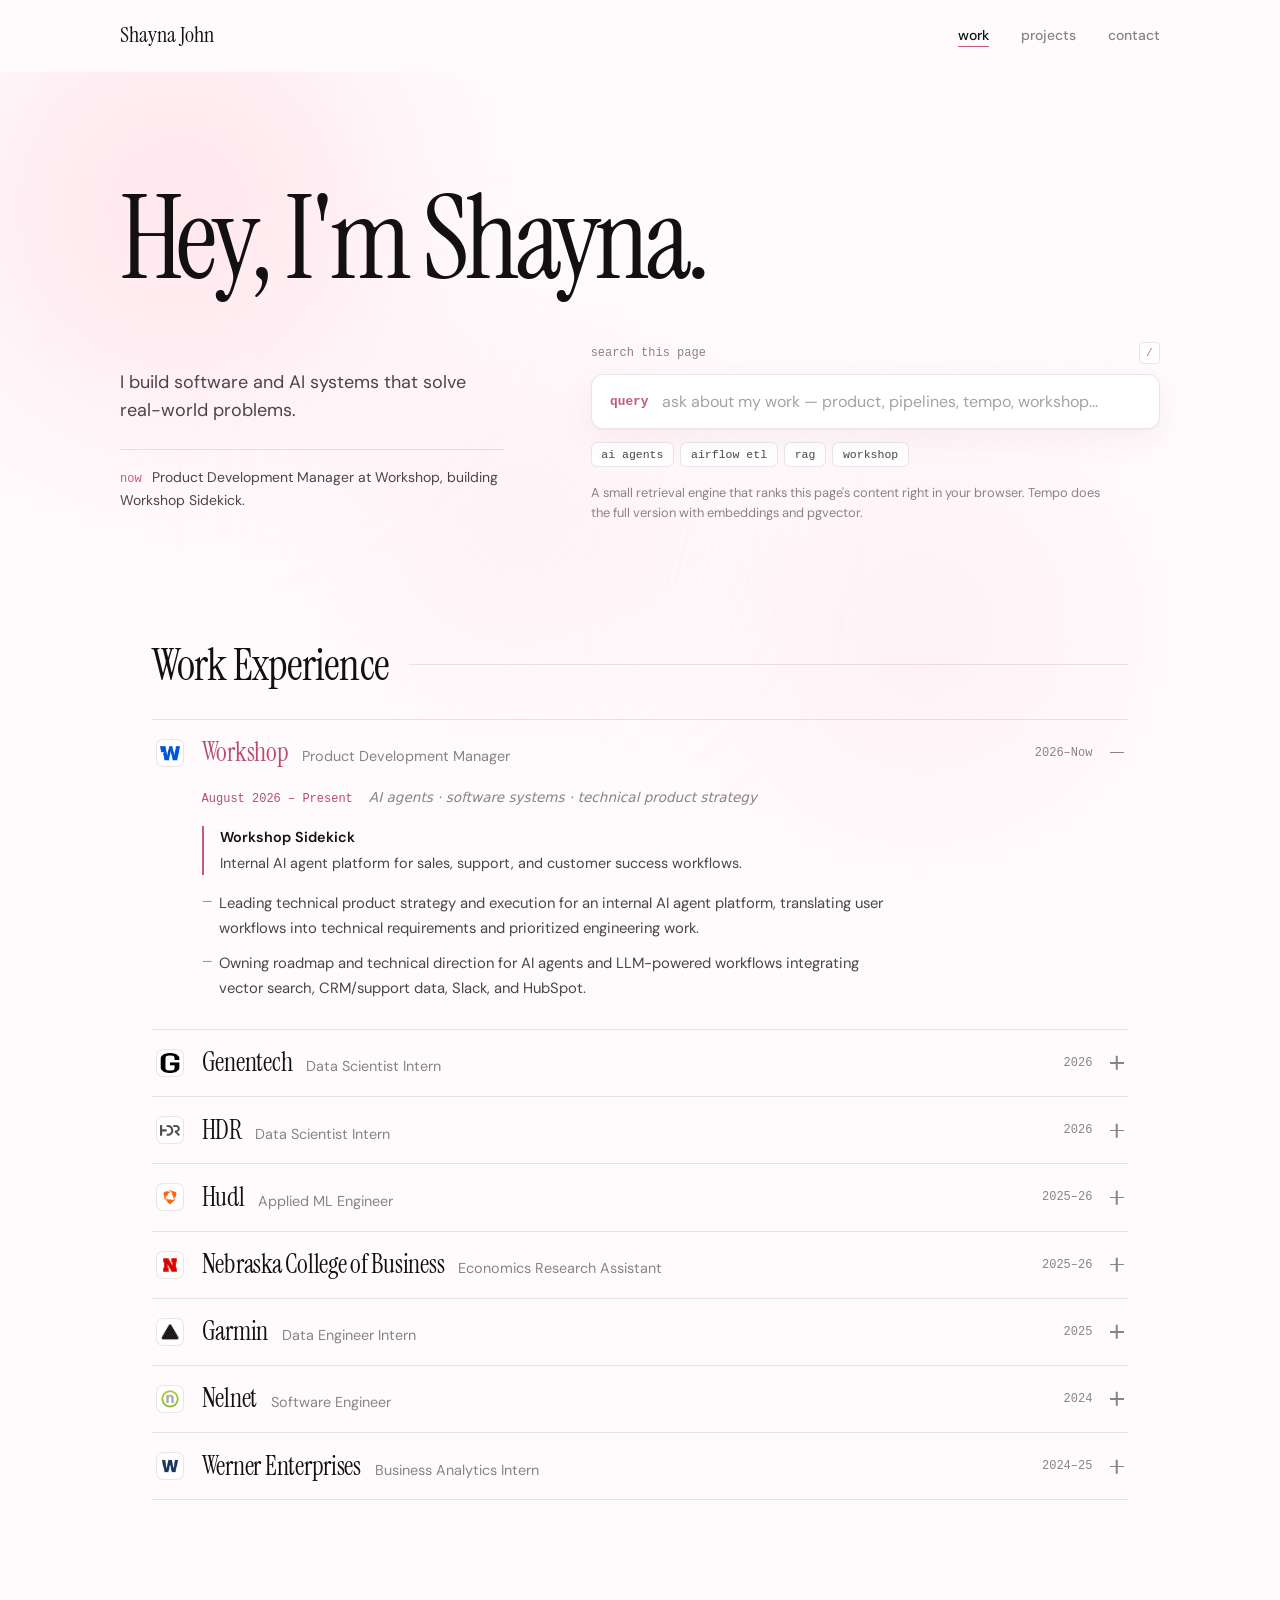
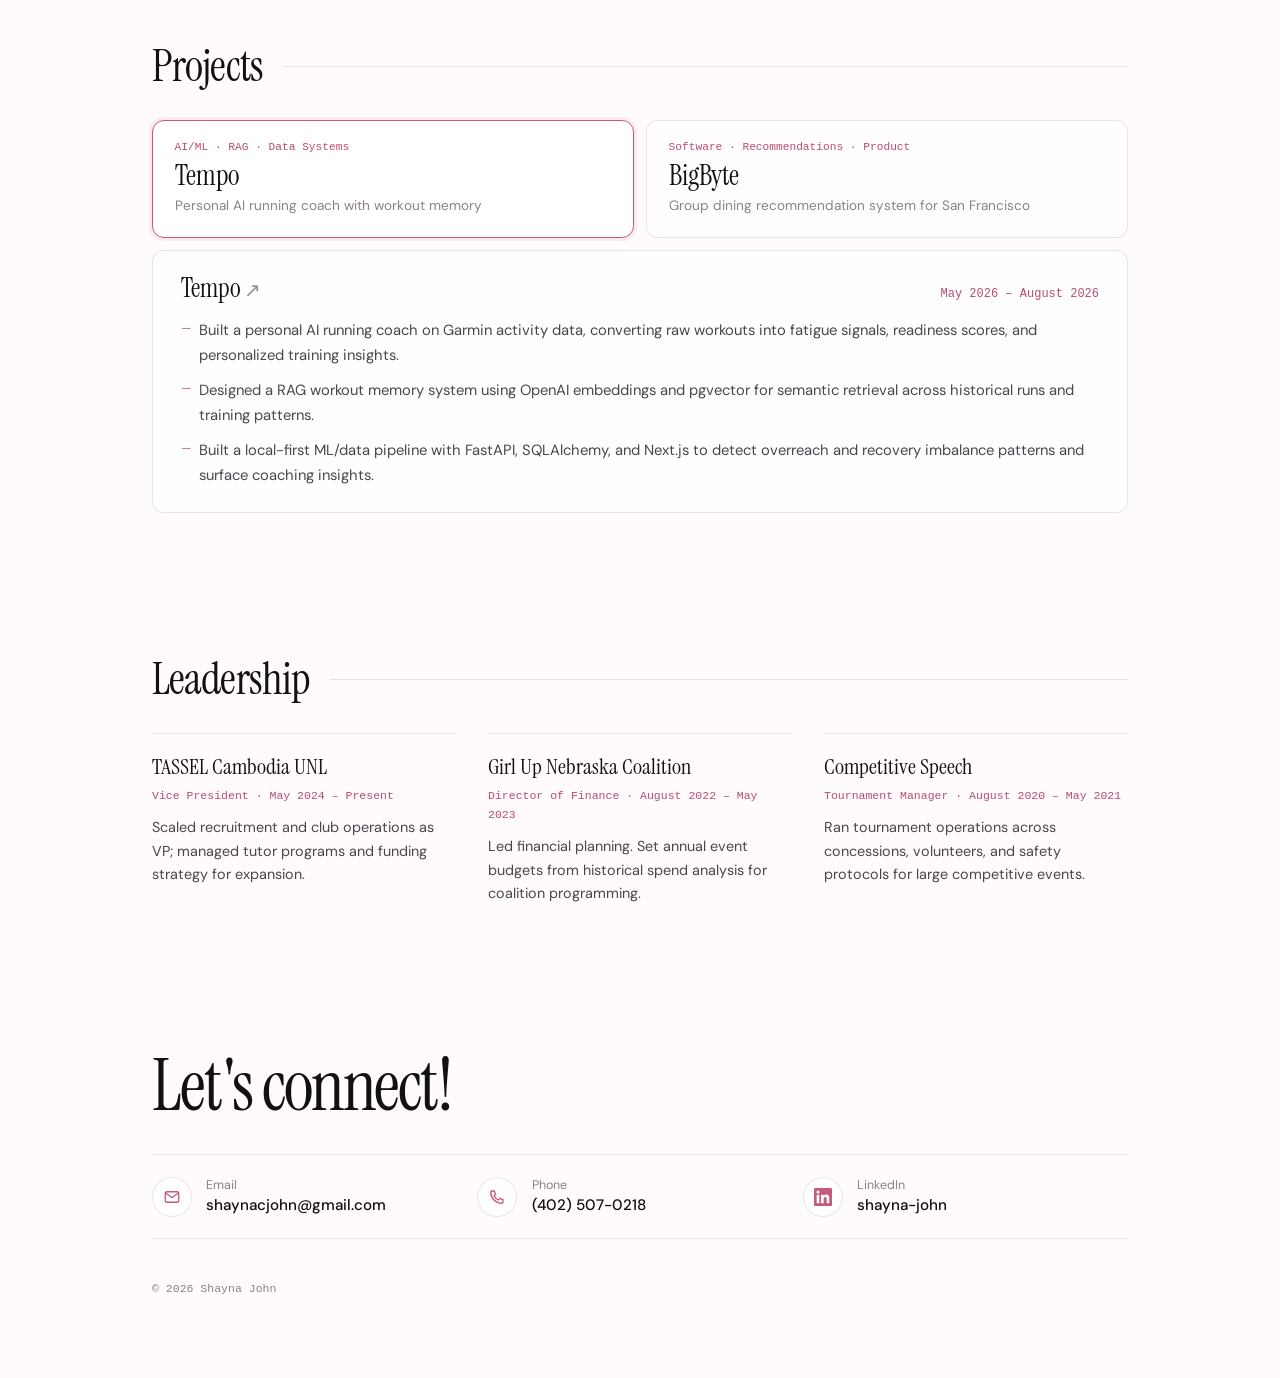
==== commit d89d262a: "UI/UX updates" ====
--- a/index.html
+++ b/index.html
@@ -34,7 +34,6 @@
     />
   </head>
   <body>
-    <div class="scroll-progress" aria-hidden="true"></div>
     <div class="aura-layer" aria-hidden="true">
       <div class="aura-blob aura-blob--1"></div>
       <div class="aura-blob aura-blob--2"></div>
@@ -58,32 +57,31 @@
         </button>
       </div>
     </header>
+
     <section class="hero">
       <div class="hero-inner">
-        <p class="hero-eyebrow">Software · AI · Data</p>
-        <h1 class="hero-title">
-          Hey, I'm Shayna.<br />
-          I build
-          <span class="hero-glyphs" aria-hidden="true">∘⋆․⊹․∘</span>
-          software and AI systems that solve real-world problems.
-        </h1>
-
-        <div class="hero-stats" aria-hidden="true">
-          <span>Software</span>
-          <span>AI/ML</span>
-          <span>Data Systems</span>
-          <span>Product</span>
+        <h1 class="hero-title">Hey, I'm Shayna.</h1>
+
+        <div class="hero-intro">
+          <p class="hero-sub">
+            I build software and AI systems that solve real-world problems.
+          </p>
+          <p class="hero-now">
+            <span class="hero-now-label">now</span>
+            Product Development Manager at Workshop, building Workshop
+            Sidekick.
+          </p>
         </div>
 
         <div class="retrieval-console" role="search">
           <label class="sr-only" for="retrieval-input">Search portfolio</label>
           <div class="console-head">
-            <span class="console-label">semantic retrieval</span>
+            <span class="console-label">search this page</span>
             <span class="console-kbd" aria-hidden="true">/</span>
           </div>
           <div class="console-shell">
             <div class="console-bar">
-              <span class="console-prompt" aria-hidden="true">query &gt;</span>
+              <span class="console-prompt" aria-hidden="true">query</span>
               <input
                 type="search"
                 id="retrieval-input"
@@ -92,468 +90,348 @@
                 autocomplete="off"
                 spellcheck="false"
               />
-              <span class="console-status" aria-live="polite">
-                <span class="status-dot"></span>
-                <span class="status-text">ready</span>
-              </span>
-            </div>
-            <div class="console-scan" aria-hidden="true"></div>
+            </div>
+            <ul class="console-results" id="console-results" role="listbox" aria-label="Search results" hidden></ul>
           </div>
           <div class="console-chips" aria-label="Suggested searches">
-            <button
-              type="button"
-              class="console-chip"
-              data-query="ai agents"
-            >
-              ai agents
-            </button>
-            <button type="button" class="console-chip" data-query="airflow etl">
-              airflow etl
-            </button>
-            <button
-              type="button"
-              class="console-chip"
-              data-query="tempo"
-            >
-              tempo
-            </button>
-            <button type="button" class="console-chip" data-query="workshop">
-              workshop
-            </button>
+            <button type="button" class="console-chip" data-query="ai agents">ai agents</button>
+            <button type="button" class="console-chip" data-query="airflow etl">airflow etl</button>
+            <button type="button" class="console-chip" data-query="rag">rag</button>
+            <button type="button" class="console-chip" data-query="workshop">workshop</button>
           </div>
-          <ul class="console-results" id="console-results" role="listbox" aria-label="Search results" hidden></ul>
+          <p class="console-note">
+            A small retrieval engine that ranks this page's content right in
+            your browser. Tempo does the full version with embeddings and
+            pgvector.
+          </p>
         </div>
-
-        <a href="#education" class="hero-scroll" aria-label="Scroll to content">
-          <span>explore</span>
-          <svg
-            width="16"
-            height="16"
-            viewBox="0 0 16 16"
-            fill="none"
-            aria-hidden="true"
-          >
-            <path
-              d="M8 3v10M4 9l4 4 4-4"
-              stroke="currentColor"
-              stroke-width="1.5"
-              stroke-linecap="round"
-              stroke-linejoin="round"
-            />
-          </svg>
-        </a>
       </div>
     </section>
 
     <main class="content">
-      <section
-        id="education"
-        class="block reveal"
-        data-search="education university nebraska lincoln raikes school data science business computer science"
-      >
-        <header class="block-header">
-          <span class="block-num">01</span>
-          <h2>Education</h2>
-        </header>
-        <article class="card">
-          <div class="card-row">
-            <h3>University of Nebraska-Lincoln</h3>
-            <span class="date-pill">August 2023 – May 2027</span>
-          </div>
-          <p class="card-sub">
-            Data Science Major | Business &amp; Computer Science Minors
-          </p>
-          <div class="card-inset">
-            <h4>
-              Jeffrey S. Raikes School of Computer Science &amp; Management
-            </h4>
-            <p>
-              1 of 40 students selected annually for education integrating
-              computer science, business, &amp; real-world industry experience.
-            </p>
-          </div>
-        </article>
-      </section>
-
-      <section
-        id="skills"
-        class="block reveal"
-        data-search="skills python sql java typescript javascript r powershell llms rag embeddings pytorch tensorflow scikit-learn openai fastapi react docker aws azure pandas numpy postgres mongodb snowflake sqlalchemy airflow"
-      >
-        <header class="block-header">
-          <span class="block-num">02</span>
-          <h2>Skills &amp; Technologies</h2>
-        </header>
-        <div class="skills-bento">
-          <div class="card skill-card">
-            <h3 class="card-label">Languages</h3>
-            <div class="tags">
-              <span class="tag">Python</span>
-              <span class="tag">SQL</span>
-              <span class="tag">Java</span>
-              <span class="tag">TypeScript</span>
-              <span class="tag">JavaScript</span>
-              <span class="tag">R</span>
-              <span class="tag">PowerShell</span>
-            </div>
-          </div>
-          <div class="card skill-card">
-            <h3 class="card-label">AI / ML</h3>
-            <div class="tags">
-              <span class="tag">LLMs</span>
-              <span class="tag">RAG</span>
-              <span class="tag">Vector Embeddings</span>
-              <span class="tag">PyTorch</span>
-              <span class="tag">TensorFlow</span>
-              <span class="tag">scikit-learn</span>
-              <span class="tag">OpenAI API</span>
-              <span class="tag">Prompt Engineering</span>
-            </div>
-          </div>
-          <div class="card skill-card">
-            <h3 class="card-label">Data Systems</h3>
-            <div class="tags">
-              <span class="tag">Pandas</span>
-              <span class="tag">NumPy</span>
-              <span class="tag">PostgreSQL</span>
-              <span class="tag">MongoDB</span>
-              <span class="tag">Snowflake</span>
-              <span class="tag">SQLAlchemy</span>
-              <span class="tag">Airflow</span>
-            </div>
-          </div>
-          <div class="card skill-card">
-            <h3 class="card-label">Software / Cloud</h3>
-            <div class="tags">
-              <span class="tag">FastAPI</span>
-              <span class="tag">React</span>
-              <span class="tag">Docker</span>
-              <span class="tag">AWS</span>
-              <span class="tag">Azure</span>
-              <span class="tag">REST APIs</span>
-              <span class="tag">Git</span>
-            </div>
-          </div>
-        </div>
-      </section>
-
       <section
         id="work"
         class="block reveal"
         data-search="work experience workshop genentech hdr hudl garmin nelnet werner product manager software engineer data scientist data engineer internship"
       >
         <header class="block-header">
-          <span class="block-num">03</span>
           <h2>Work Experience</h2>
         </header>
 
-        <div class="work-layout">
-          <aside
-            class="work-sidebar work-timeline"
-            role="tablist"
-            aria-label="Roles"
-          >
-            <button
-              type="button"
-              class="work-tab active"
-              role="tab"
-              data-role="workshop"
-              aria-selected="true"
-            >
-              <span class="work-tab-name">Workshop</span>
-              <span class="work-tab-date">2026–</span>
-            </button>
-            <button
-              type="button"
-              class="work-tab"
-              role="tab"
-              data-role="genentech"
-            >
-              <span class="work-tab-name">Genentech</span>
-              <span class="work-tab-date">2026</span>
-            </button>
-            <button type="button" class="work-tab" role="tab" data-role="hdr">
-              <span class="work-tab-name">HDR</span>
-              <span class="work-tab-date">2026</span>
-            </button>
-            <button type="button" class="work-tab" role="tab" data-role="hudl">
-              <span class="work-tab-name">Hudl</span>
-              <span class="work-tab-date">2025–26</span>
-            </button>
-            <button type="button" class="work-tab" role="tab" data-role="ncb">
-              <span class="work-tab-name">NCB</span>
-              <span class="work-tab-date">2025–26</span>
-            </button>
-            <button
-              type="button"
-              class="work-tab"
-              role="tab"
-              data-role="garmin"
-            >
-              <span class="work-tab-name">Garmin</span>
-              <span class="work-tab-date">2025</span>
-            </button>
-            <button
-              type="button"
-              class="work-tab"
-              role="tab"
-              data-role="nelnet"
-            >
-              <span class="work-tab-name">Nelnet</span>
-              <span class="work-tab-date">2024</span>
-            </button>
-            <button
-              type="button"
-              class="work-tab"
-              role="tab"
-              data-role="werner"
-            >
-              <span class="work-tab-name">Werner</span>
-              <span class="work-tab-date">2024–25</span>
-            </button>
-          </aside>
-
-          <div class="work-detail card">
-            <article
-              class="role-panel active"
-              role="tabpanel"
-              data-role="workshop"
-              data-search="workshop sidekick product development manager ai agent platform llm vector search crm slack hubspot roadmap sales support customer success software systems"
-            >
-              <div class="card-row">
-                <div>
-                  <h3>Product Development Manager</h3>
-                  <p class="company">Workshop</p>
-                </div>
-                <span class="date-pill">August 2026 – Present</span>
-              </div>
-              <p class="role-focus">
-                AI agents · software systems · technical product strategy
-              </p>
-              <div class="card-inset work-product">
-                <h4>Workshop Sidekick</h4>
-                <p>
-                  Internal AI agent platform for sales, support, and customer
-                  success workflows.
-                </p>
-              </div>
-              <ul class="bullets">
-                <li>
-                  Leading technical product strategy and execution for an
-                  internal AI agent platform, translating user workflows into
-                  technical requirements and prioritized engineering work.
-                </li>
-                <li>
-                  Owning roadmap and technical direction for AI agents and
-                  LLM-powered workflows integrating vector search, CRM/support
-                  data, Slack, and HubSpot.
-                </li>
-              </ul>
-            </article>
-
-            <article
-              class="role-panel"
-              role="tabpanel"
-              data-role="genentech"
-              hidden
-              data-search="genentech data scientist leadership ai full-stack web application program effectiveness engagement"
-            >
-              <div class="card-row">
-                <div>
-                  <h3>Data Scientist Intern</h3>
-                  <p class="company">Genentech</p>
-                </div>
-                <span class="date-pill">June 2026 – August 2026</span>
-              </div>
-              <p class="role-focus">Software · AI · program systems</p>
-              <ul class="bullets">
-                <li>
-                  Built a full-stack web application with separate admin and
-                  participant interfaces supporting an AI-enabled leadership
-                  initiative.
-                </li>
-                <li>
-                  Developed data-driven functionality to measure program
-                  effectiveness, participant engagement, and leadership
-                  outcomes.
-                </li>
-              </ul>
-            </article>
-
-            <article
-              class="role-panel"
-              role="tabpanel"
-              data-role="hdr"
-              hidden
-              data-search="hdr data scientist classification models prediction win probability feature pipelines ml decision-support"
-            >
-              <div class="card-row">
-                <div>
-                  <h3>Data Scientist Intern</h3>
-                  <p class="company">HDR</p>
-                </div>
-                <span class="date-pill">January 2026 – May 2026</span>
-              </div>
-              <p class="role-focus">Prediction &amp; modeling systems</p>
-              <ul class="bullets">
-                <li>
-                  Built end-to-end classification models to predict project win
-                  probability, improving forecast accuracy by 40%.
-                </li>
-                <li>
-                  Engineered feature pipelines integrating financial,
-                  historical, and operational data to identify risk signals and
-                  drivers of project outcomes.
-                </li>
-                <li>
-                  Deployed ML-backed decision-support tools replacing Excel
-                  workflows used by 30+ stakeholders.
-                </li>
-              </ul>
-            </article>
-
-            <article
-              class="role-panel"
-              role="tabpanel"
-              data-role="hudl"
-              hidden
-              data-search="hudl applied ml engineer python aws vector databases rag retrieval apis basketball coaching ai assistant"
-            >
-              <div class="card-row">
-                <div>
-                  <h3>Applied ML Engineer</h3>
-                  <p class="company">Hudl</p>
-                </div>
-                <span class="date-pill">August 2025 – May 2026</span>
-              </div>
-              <p class="role-focus">AI/ML engineering · retrieval systems</p>
-              <ul class="bullets">
-                <li>
-                  Built production AI services using Python, AWS, and vector
-                  databases to deliver context-aware insights across large-scale
-                  basketball play data.
-                </li>
-                <li>
-                  Engineered RAG/retrieval pipelines and APIs enabling
-                  sub-second semantic search over historical play data.
-                </li>
-                <li>
-                  Integrated AI assistant workflows into production coaching
-                  tools, collaborating with product and engineering teams to
-                  improve coaching efficiency by 30%.
-                </li>
-              </ul>
-            </article>
-
-            <article
-              class="role-panel"
-              role="tabpanel"
-              data-role="ncb"
-              hidden
-              data-search="nebraska college business economics research etl python time series regression"
-            >
-              <div class="card-row">
-                <div>
-                  <h3>Economics Research Assistant</h3>
-                  <p class="company">Nebraska College of Business</p>
-                </div>
-                <span class="date-pill">January 2025 – February 2026</span>
-              </div>
-              <p class="role-focus">Research · ETL</p>
-              <ul class="bullets">
-                <li>
-                  Automated Python ETL pipelines to ingest &amp; clean 10K+
-                  financial records weekly from government &amp; market sources.
-                </li>
-                <li>
-                  Applied time-series &amp; regression models to analyze
-                  economic indicators influencing state-level policy
-                  recommendations.
-                </li>
-              </ul>
-            </article>
-
-            <article
-              class="role-panel"
-              role="tabpanel"
-              data-role="garmin"
-              hidden
-              data-search="garmin data engineer airflow etl azure aws docker dashboard pipelines cloud migration kpi"
-            >
-              <div class="card-row">
-                <div>
-                  <h3>Data Engineer Intern</h3>
-                  <p class="company">Garmin</p>
-                </div>
-                <span class="date-pill">May 2025 – August 2025</span>
-              </div>
-              <p class="role-focus">Data infrastructure · pipelines</p>
-              <ul class="bullets">
-                <li>
-                  Engineered Airflow ETL pipelines ingesting 50K+ daily server
-                  cost records from Azure and AWS into Garmin's Unified Data
-                  Management system.
-                </li>
-                <li>
-                  Refactored and containerized legacy Airflow DAGs with Docker,
-                  improving pipeline scalability and reliability across cloud
-                  environments.
-                </li>
-              </ul>
-            </article>
-
-            <article
-              class="role-panel"
-              role="tabpanel"
-              data-role="nelnet"
-              hidden
-              data-search="nelnet software engineer python react student analytics embeddings preprocessing latency"
-            >
-              <div class="card-row">
-                <div>
-                  <h3>Software Engineer</h3>
-                  <p class="company">Nelnet</p>
-                </div>
-                <span class="date-pill">October 2024 – December 2024</span>
-              </div>
-              <p class="role-focus">Software engineering · AI products</p>
-              <ul class="bullets">
-                <li>
-                  Developed an AI-powered student analytics tool using Python
-                  and React to surface insights from academic performance data.
-                </li>
-                <li>
-                  Implemented data preprocessing and embedding pipelines,
-                  reducing query latency by 40%.
-                </li>
-              </ul>
-            </article>
-
-            <article
-              class="role-panel"
-              role="tabpanel"
-              data-role="werner"
-              hidden
-              data-search="werner business analytics dashboards kpi operational efficiency"
-            >
-              <div class="card-row">
-                <div>
-                  <h3>Business Analytics Intern</h3>
-                  <p class="company">Werner Enterprises</p>
-                </div>
-                <span class="date-pill">May 2024 – May 2025</span>
-              </div>
-              <p class="role-focus">Business analytics</p>
-              <ul class="bullets">
-                <li>
-                  Built KPI dashboards adopted by 50+ stakeholders to track
-                  operational efficiency &amp; make data-driven business
-                  decisions.
-                </li>
-              </ul>
-            </article>
-          </div>
-        </div>
+        <ol class="work-index">
+          <li
+            class="work-row is-open"
+            data-role="workshop"
+            data-search="workshop sidekick product development manager ai agent platform llm vector search crm slack hubspot roadmap sales support customer success software systems"
+          >
+            <button type="button" class="work-row-head" aria-expanded="true" aria-controls="role-workshop">
+              <img class="work-logo" src="assets/logos/workshop.png" alt="" />
+              <span class="work-name">
+                <span class="work-company">Workshop</span>
+                <span class="work-title">Product Development Manager</span>
+              </span>
+              <span class="work-years">2026–Now</span>
+              <span class="work-toggle" aria-hidden="true"></span>
+            </button>
+            <div class="work-row-body" id="role-workshop">
+              <div class="work-row-inner">
+                <div class="work-row-content">
+                  <p class="work-meta">
+                    <span class="work-dates">August 2026 – Present</span>
+                    <span class="role-focus">AI agents · software systems · technical product strategy</span>
+                  </p>
+                  <div class="work-product">
+                    <h4>Workshop Sidekick</h4>
+                    <p>
+                      Internal AI agent platform for sales, support, and
+                      customer success workflows.
+                    </p>
+                  </div>
+                  <ul class="bullets">
+                    <li>
+                      Leading technical product strategy and execution for an
+                      internal AI agent platform, translating user workflows
+                      into technical requirements and prioritized engineering
+                      work.
+                    </li>
+                    <li>
+                      Owning roadmap and technical direction for AI agents and
+                      LLM-powered workflows integrating vector search,
+                      CRM/support data, Slack, and HubSpot.
+                    </li>
+                  </ul>
+                </div>
+              </div>
+            </div>
+          </li>
+
+          <li
+            class="work-row"
+            data-role="genentech"
+            data-search="genentech data scientist leadership ai full-stack web application program effectiveness engagement"
+          >
+            <button type="button" class="work-row-head" aria-expanded="false" aria-controls="role-genentech">
+              <img class="work-logo" src="assets/logos/genentech.png" alt="" />
+              <span class="work-name">
+                <span class="work-company">Genentech</span>
+                <span class="work-title">Data Scientist Intern</span>
+              </span>
+              <span class="work-years">2026</span>
+              <span class="work-toggle" aria-hidden="true"></span>
+            </button>
+            <div class="work-row-body" id="role-genentech">
+              <div class="work-row-inner">
+                <div class="work-row-content">
+                  <p class="work-meta">
+                    <span class="work-dates">June 2026 – August 2026</span>
+                    <span class="role-focus">Software · AI · program systems</span>
+                  </p>
+                  <ul class="bullets">
+                    <li>
+                      Built a full-stack web application with separate admin
+                      and participant interfaces supporting an AI-enabled
+                      leadership initiative.
+                    </li>
+                    <li>
+                      Developed data-driven functionality to measure program
+                      effectiveness, participant engagement, and leadership
+                      outcomes.
+                    </li>
+                  </ul>
+                </div>
+              </div>
+            </div>
+          </li>
+
+          <li
+            class="work-row"
+            data-role="hdr"
+            data-search="hdr data scientist classification models prediction win probability feature pipelines ml decision-support"
+          >
+            <button type="button" class="work-row-head" aria-expanded="false" aria-controls="role-hdr">
+              <img class="work-logo" src="assets/logos/hdr.svg" alt="" />
+              <span class="work-name">
+                <span class="work-company">HDR</span>
+                <span class="work-title">Data Scientist Intern</span>
+              </span>
+              <span class="work-years">2026</span>
+              <span class="work-toggle" aria-hidden="true"></span>
+            </button>
+            <div class="work-row-body" id="role-hdr">
+              <div class="work-row-inner">
+                <div class="work-row-content">
+                  <p class="work-meta">
+                    <span class="work-dates">January 2026 – May 2026</span>
+                    <span class="role-focus">Prediction &amp; modeling systems</span>
+                  </p>
+                  <ul class="bullets">
+                    <li>
+                      Built end-to-end classification models to predict project
+                      win probability, improving forecast accuracy by 40%.
+                    </li>
+                    <li>
+                      Engineered feature pipelines integrating financial,
+                      historical, and operational data to identify risk signals
+                      and drivers of project outcomes.
+                    </li>
+                    <li>
+                      Deployed ML-backed decision-support tools replacing Excel
+                      workflows used by 30+ stakeholders.
+                    </li>
+                  </ul>
+                </div>
+              </div>
+            </div>
+          </li>
+
+          <li
+            class="work-row"
+            data-role="hudl"
+            data-search="hudl applied ml engineer python aws vector databases rag retrieval apis basketball coaching ai assistant"
+          >
+            <button type="button" class="work-row-head" aria-expanded="false" aria-controls="role-hudl">
+              <img class="work-logo" src="assets/logos/hudl.png" alt="" />
+              <span class="work-name">
+                <span class="work-company">Hudl</span>
+                <span class="work-title">Applied ML Engineer</span>
+              </span>
+              <span class="work-years">2025–26</span>
+              <span class="work-toggle" aria-hidden="true"></span>
+            </button>
+            <div class="work-row-body" id="role-hudl">
+              <div class="work-row-inner">
+                <div class="work-row-content">
+                  <p class="work-meta">
+                    <span class="work-dates">August 2025 – May 2026</span>
+                    <span class="role-focus">AI/ML engineering · retrieval systems</span>
+                  </p>
+                  <ul class="bullets">
+                    <li>
+                      Built production AI services using Python, AWS, and
+                      vector databases to deliver context-aware insights across
+                      large-scale basketball play data.
+                    </li>
+                    <li>
+                      Engineered RAG/retrieval pipelines and APIs enabling
+                      sub-second semantic search over historical play data.
+                    </li>
+                    <li>
+                      Integrated AI assistant workflows into production
+                      coaching tools, collaborating with product and
+                      engineering teams to improve coaching efficiency by 30%.
+                    </li>
+                  </ul>
+                </div>
+              </div>
+            </div>
+          </li>
+
+          <li
+            class="work-row"
+            data-role="ncb"
+            data-search="nebraska college business economics research etl python time series regression"
+          >
+            <button type="button" class="work-row-head" aria-expanded="false" aria-controls="role-ncb">
+              <img class="work-logo" src="assets/logos/ncb.png" alt="" />
+              <span class="work-name">
+                <span class="work-company">Nebraska College of Business</span>
+                <span class="work-title">Economics Research Assistant</span>
+              </span>
+              <span class="work-years">2025–26</span>
+              <span class="work-toggle" aria-hidden="true"></span>
+            </button>
+            <div class="work-row-body" id="role-ncb">
+              <div class="work-row-inner">
+                <div class="work-row-content">
+                  <p class="work-meta">
+                    <span class="work-dates">January 2025 – February 2026</span>
+                    <span class="role-focus">Research · ETL</span>
+                  </p>
+                  <ul class="bullets">
+                    <li>
+                      Automated Python ETL pipelines to ingest &amp; clean 10K+
+                      financial records weekly from government &amp; market
+                      sources.
+                    </li>
+                    <li>
+                      Applied time-series &amp; regression models to analyze
+                      economic indicators influencing state-level policy
+                      recommendations.
+                    </li>
+                  </ul>
+                </div>
+              </div>
+            </div>
+          </li>
+
+          <li
+            class="work-row"
+            data-role="garmin"
+            data-search="garmin data engineer airflow etl azure aws docker dashboard pipelines cloud migration kpi"
+          >
+            <button type="button" class="work-row-head" aria-expanded="false" aria-controls="role-garmin">
+              <img class="work-logo" src="assets/logos/garmin.png" alt="" />
+              <span class="work-name">
+                <span class="work-company">Garmin</span>
+                <span class="work-title">Data Engineer Intern</span>
+              </span>
+              <span class="work-years">2025</span>
+              <span class="work-toggle" aria-hidden="true"></span>
+            </button>
+            <div class="work-row-body" id="role-garmin">
+              <div class="work-row-inner">
+                <div class="work-row-content">
+                  <p class="work-meta">
+                    <span class="work-dates">May 2025 – August 2025</span>
+                    <span class="role-focus">Data infrastructure · pipelines</span>
+                  </p>
+                  <ul class="bullets">
+                    <li>
+                      Engineered Airflow ETL pipelines ingesting 50K+ daily
+                      server cost records from Azure and AWS into Garmin's
+                      Unified Data Management system.
+                    </li>
+                    <li>
+                      Refactored and containerized legacy Airflow DAGs with
+                      Docker, improving pipeline scalability and reliability
+                      across cloud environments.
+                    </li>
+                  </ul>
+                </div>
+              </div>
+            </div>
+          </li>
+
+          <li
+            class="work-row"
+            data-role="nelnet"
+            data-search="nelnet software engineer python react student analytics embeddings preprocessing latency"
+          >
+            <button type="button" class="work-row-head" aria-expanded="false" aria-controls="role-nelnet">
+              <img class="work-logo" src="assets/logos/nelnet.png" alt="" />
+              <span class="work-name">
+                <span class="work-company">Nelnet</span>
+                <span class="work-title">Software Engineer</span>
+              </span>
+              <span class="work-years">2024</span>
+              <span class="work-toggle" aria-hidden="true"></span>
+            </button>
+            <div class="work-row-body" id="role-nelnet">
+              <div class="work-row-inner">
+                <div class="work-row-content">
+                  <p class="work-meta">
+                    <span class="work-dates">October 2024 – December 2024</span>
+                    <span class="role-focus">Software engineering · AI products</span>
+                  </p>
+                  <ul class="bullets">
+                    <li>
+                      Developed an AI-powered student analytics tool using
+                      Python and React to surface insights from academic
+                      performance data.
+                    </li>
+                    <li>
+                      Implemented data preprocessing and embedding pipelines,
+                      reducing query latency by 40%.
+                    </li>
+                  </ul>
+                </div>
+              </div>
+            </div>
+          </li>
+
+          <li
+            class="work-row"
+            data-role="werner"
+            data-search="werner business analytics dashboards kpi operational efficiency"
+          >
+            <button type="button" class="work-row-head" aria-expanded="false" aria-controls="role-werner">
+              <img class="work-logo" src="assets/logos/werner.png" alt="" />
+              <span class="work-name">
+                <span class="work-company">Werner Enterprises</span>
+                <span class="work-title">Business Analytics Intern</span>
+              </span>
+              <span class="work-years">2024–25</span>
+              <span class="work-toggle" aria-hidden="true"></span>
+            </button>
+            <div class="work-row-body" id="role-werner">
+              <div class="work-row-inner">
+                <div class="work-row-content">
+                  <p class="work-meta">
+                    <span class="work-dates">May 2024 – May 2025</span>
+                    <span class="role-focus">Business analytics</span>
+                  </p>
+                  <ul class="bullets">
+                    <li>
+                      Built KPI dashboards adopted by 50+ stakeholders to track
+                      operational efficiency &amp; make data-driven business
+                      decisions.
+                    </li>
+                  </ul>
+                </div>
+              </div>
+            </div>
+          </li>
+        </ol>
       </section>
 
       <section
@@ -562,7 +440,6 @@
         data-search="projects tempo bigbyte github rag recommender embeddings fastapi nextjs dining software product"
       >
         <header class="block-header">
-          <span class="block-num">04</span>
           <h2>Projects</h2>
         </header>
 
@@ -665,7 +542,6 @@
         data-search="leadership tassel cambodia girl up competitive speech tournament finance vice president"
       >
         <header class="block-header">
-          <span class="block-num">05</span>
           <h2>Leadership</h2>
         </header>
         <div class="leadership-grid">
@@ -701,28 +577,41 @@
         class="contact-closer reveal"
         data-search="contact email linkedin phone connect reach out"
       >
-        <div class="contact-card">
-          <p class="contact-eyebrow">Get in touch</p>
-          <h2 class="contact-title">Let's connect!</h2>
-          <div class="contact-grid">
-            <a href="mailto:shaynacjohn@gmail.com" class="contact-item">
-              <span class="contact-label">Email</span>
-              <span class="contact-value">shaynacjohn@gmail.com</span>
-            </a>
-            <a href="tel:4025070218" class="contact-item">
-              <span class="contact-label">Phone</span>
-              <span class="contact-value">(402) 507-0218</span>
-            </a>
-            <a
-              href="https://www.linkedin.com/in/shayna-john-a30423290/"
-              target="_blank"
-              rel="noopener noreferrer"
-              class="contact-item"
-            >
-              <span class="contact-label">LinkedIn</span>
-              <span class="contact-value">shayna-john</span>
-            </a>
-          </div>
+        <h2 class="contact-title">Let's connect!</h2>
+        <div class="contact-grid">
+          <a href="mailto:shaynacjohn@gmail.com" class="contact-item">
+            <span class="contact-icon" aria-hidden="true">
+              <svg viewBox="0 0 24 24" fill="none" stroke="currentColor" stroke-width="1.75" stroke-linecap="round" stroke-linejoin="round">
+                <rect x="3" y="5" width="18" height="14" rx="2.5" />
+                <path d="m4 7 8 6 8-6" />
+              </svg>
+            </span>
+            <span class="contact-label">Email</span>
+            <span class="contact-value">shaynacjohn@gmail.com</span>
+          </a>
+          <a href="tel:4025070218" class="contact-item">
+            <span class="contact-icon" aria-hidden="true">
+              <svg viewBox="0 0 24 24" fill="none" stroke="currentColor" stroke-width="1.75" stroke-linecap="round" stroke-linejoin="round">
+                <path d="M5 4h3.5l1.75 4.5-2.25 1.5a11 11 0 0 0 6 6l1.5-2.25L20 15.5V19a1.5 1.5 0 0 1-1.5 1.5A15.5 15.5 0 0 1 3.5 5.5 1.5 1.5 0 0 1 5 4Z" />
+              </svg>
+            </span>
+            <span class="contact-label">Phone</span>
+            <span class="contact-value">(402) 507-0218</span>
+          </a>
+          <a
+            href="https://www.linkedin.com/in/shayna-john-a30423290/"
+            target="_blank"
+            rel="noopener noreferrer"
+            class="contact-item"
+          >
+            <span class="contact-icon" aria-hidden="true">
+              <svg viewBox="0 0 24 24" fill="currentColor">
+                <path d="M20.45 20.45h-3.56v-5.57c0-1.33-.02-3.04-1.85-3.04-1.85 0-2.14 1.45-2.14 2.94v5.67H9.35V9h3.41v1.56h.05c.48-.9 1.64-1.85 3.37-1.85 3.6 0 4.27 2.37 4.27 5.46v6.28ZM5.34 7.43a2.06 2.06 0 1 1 0-4.13 2.06 2.06 0 0 1 0 4.13ZM7.12 20.45H3.56V9h3.56v11.45ZM22.22 0H1.77C.79 0 0 .77 0 1.73v20.54C0 23.23.79 24 1.77 24h20.45c.98 0 1.78-.77 1.78-1.73V1.73C24 .77 23.2 0 22.22 0Z" />
+              </svg>
+            </span>
+            <span class="contact-label">LinkedIn</span>
+            <span class="contact-value">shayna-john</span>
+          </a>
         </div>
         <p class="site-credit">&copy; 2026 Shayna John</p>
       </section>
--- a/styles.css
+++ b/styles.css
@@ -12,16 +12,13 @@
   --text-soft: #8a8286;
   --rose: #c45b7a;
   --rose-deep: #b84d6f;
-  --rose-line: #f0e0e8;
   --rose-blush: rgba(255, 236, 243, 0.72);
-  --rose-glow: rgba(255, 170, 195, 0.28);
-  --shadow: 0 1px 2px rgba(20, 10, 15, 0.04), 0 12px 40px rgba(180, 90, 120, 0.09);
-  --shadow-glow: 0 4px 24px rgba(196, 91, 122, 0.14), 0 0 48px rgba(255, 185, 205, 0.2);
-  --shadow-lift: 0 20px 60px rgba(180, 90, 120, 0.14), 0 8px 24px rgba(196, 91, 122, 0.08);
+  --rule: rgba(90, 40, 60, 0.12);
   --ease-out: cubic-bezier(0.22, 1, 0.36, 1);
-  --max: 1000px;
+  --max: 1040px;
   --font: "DM Sans", system-ui, sans-serif;
   --serif: "Instrument Serif", Georgia, serif;
+  --mono: ui-monospace, "SF Mono", Menlo, monospace;
 }
 
 html {
@@ -34,20 +31,21 @@
   }
 
   .aura-blob,
-  .block.retrieval-hit,
-  .contact-closer.retrieval-hit,
-  .reveal,
-  .console-shell,
-  .reveal.is-visible .card,
-  .reveal.is-visible .skill-card,
-  .reveal.is-visible .project-card,
-  .reveal.is-visible .work-layout {
+  .work-row.retrieval-hit,
+  .project-panel.retrieval-hit,
+  .block.retrieval-hit .block-header h2 {
     animation: none !important;
   }
 
   .reveal {
     opacity: 1 !important;
     transform: none !important;
+    transition: none !important;
+  }
+
+  .work-row-body,
+  .work-row-content {
+    transition: none !important;
   }
 }
 
@@ -57,17 +55,6 @@
   background: var(--bg);
   line-height: 1.65;
   -webkit-font-smoothing: antialiased;
-}
-
-body::before {
-  content: "";
-  position: fixed;
-  inset: 0;
-  pointer-events: none;
-  z-index: 0;
-  opacity: 0.35;
-  background-image: radial-gradient(rgba(196, 91, 122, 0.06) 1px, transparent 1px);
-  background-size: 24px 24px;
 }
 
 ::selection {
@@ -86,20 +73,6 @@
   border: 0;
 }
 
-/* Scroll progress */
-.scroll-progress {
-  position: fixed;
-  top: 0;
-  left: 0;
-  height: 2px;
-  width: 0%;
-  z-index: 100;
-  background: linear-gradient(90deg, var(--rose), rgba(255, 185, 205, 0.9), var(--rose-deep));
-  box-shadow: 0 0 12px rgba(196, 91, 122, 0.45);
-  transition: width 0.08s linear;
-  pointer-events: none;
-}
-
 /* Aura */
 .aura-layer {
   position: fixed;
@@ -158,19 +131,14 @@
   position: sticky;
   top: 0;
   z-index: 50;
-  padding: 1.25rem 2rem;
-  background: rgba(255, 251, 252, 0.65);
-  -webkit-backdrop-filter: blur(20px);
-  backdrop-filter: blur(20px);
+  padding: 1.1rem 2rem;
+  background: rgba(255, 251, 252, 0.94);
   border-bottom: 1px solid transparent;
-  transition: padding 0.35s var(--ease-out), background 0.35s, border-color 0.35s, box-shadow 0.35s;
+  transition: border-color 0.3s;
 }
 
 .topbar.is-scrolled {
-  padding: 0.85rem 2rem;
-  background: rgba(255, 251, 252, 0.88);
-  border-bottom-color: rgba(240, 224, 232, 0.9);
-  box-shadow: 0 4px 24px rgba(180, 90, 120, 0.06);
+  border-bottom-color: var(--rule);
 }
 
 .topbar-inner {
@@ -184,7 +152,6 @@
 .topbar-logo {
   font-family: var(--serif);
   font-size: 1.35rem;
-  font-style: italic;
   color: var(--ink);
   text-decoration: none;
 }
@@ -195,39 +162,23 @@
 }
 
 .topbar-nav a {
-  position: relative;
   font-size: 0.875rem;
   font-weight: 500;
   color: var(--text-soft);
   text-decoration: none;
-  letter-spacing: 0.02em;
-  transition: color 0.25s;
-  padding-bottom: 2px;
-}
-
-.topbar-nav a::after {
-  content: "";
-  position: absolute;
-  left: 0;
-  bottom: -2px;
-  width: 100%;
-  height: 1.5px;
-  background: var(--rose);
-  transform: scaleX(0);
-  transform-origin: right;
-  transition: transform 0.35s var(--ease-out);
-  border-radius: 1px;
+  text-underline-offset: 6px;
+  text-decoration-thickness: 1px;
+  transition: color 0.2s;
 }
 
 .topbar-nav a:hover,
 .topbar-nav a.is-active {
-  color: var(--rose-deep);
-}
-
-.topbar-nav a:hover::after,
-.topbar-nav a.is-active::after {
-  transform: scaleX(1);
-  transform-origin: left;
+  color: var(--ink);
+}
+
+.topbar-nav a.is-active {
+  text-decoration-line: underline;
+  text-decoration-color: var(--rose);
 }
 
 .menu-toggle {
@@ -247,245 +198,115 @@
   background: var(--ink);
 }
 
-/* Hero — centered editorial */
+/* Hero */
 .hero {
   position: relative;
-  z-index: 1;
-  min-height: min(92vh, 820px);
-  display: flex;
-  align-items: center;
-  justify-content: center;
-  padding: 4rem 2rem 3rem;
-  text-align: center;
-  overflow: hidden;
-}
-
-.hero::before {
-  content: "";
-  position: absolute;
-  inset: 0;
-  background: radial-gradient(ellipse 70% 55% at 50% 40%, rgba(255, 185, 205, 0.18) 0%, transparent 70%);
-  pointer-events: none;
-}
-
-.hero::after {
-  content: "";
-  position: absolute;
-  bottom: 0;
-  left: 0;
-  right: 0;
-  height: 1px;
-  background: linear-gradient(90deg, transparent, var(--rose-line) 20%, var(--rose-line) 80%, transparent);
+  z-index: 2;
+  padding: 7rem 2rem 5.5rem;
 }
 
 .hero-inner {
+  max-width: var(--max);
+  margin: 0 auto;
+  display: grid;
+  grid-template-columns: minmax(0, 5fr) minmax(0, 7fr);
+  column-gap: 4rem;
+  row-gap: 3rem;
+  align-items: start;
+}
+
+.hero-title {
+  grid-column: 1 / -1;
+  font-family: var(--serif);
+  font-size: clamp(3.5rem, 10.5vw, 7.25rem);
+  font-weight: 400;
+  line-height: 0.95;
+  letter-spacing: -0.04em;
+  color: var(--ink);
+}
+
+.hero-intro {
+  grid-column: 1;
+  padding-top: 1.6rem;
+}
+
+.hero-sub {
+  font-size: 1.125rem;
+  line-height: 1.6;
+  color: var(--text);
+  max-width: 24rem;
+  margin-bottom: 1.5rem;
+}
+
+.hero-now {
+  max-width: 24rem;
+  padding-top: 1rem;
+  border-top: 1px solid var(--rule);
+  font-size: 0.875rem;
+  line-height: 1.6;
+  color: var(--text);
+}
+
+.hero-now-label {
+  font-family: var(--mono);
+  font-size: 0.75rem;
+  color: var(--rose);
+  margin-right: 0.4rem;
+}
+
+/* Retrieval console */
+.retrieval-console {
+  grid-column: 2;
   position: relative;
-  z-index: 1;
-  max-width: 46rem;
-  width: 100%;
-  margin: 0 auto;
-}
-
-.hero-eyebrow {
-  display: inline-block;
-  font-size: 0.72rem;
-  font-weight: 600;
-  letter-spacing: 0.16em;
-  text-transform: uppercase;
-  color: var(--rose);
-  margin-bottom: 1.5rem;
-  padding: 0.35rem 0.9rem;
-  border-radius: 999px;
-  border: 1px solid rgba(196, 91, 122, 0.2);
-  background: rgba(255, 255, 255, 0.5);
-  -webkit-backdrop-filter: blur(8px);
-  backdrop-filter: blur(8px);
-}
-
-.hero-title {
-  font-family: var(--serif);
-  font-size: clamp(2.5rem, 6vw, 3.75rem);
-  font-weight: 400;
-  line-height: 1.15;
-  letter-spacing: -0.02em;
-  margin: 0 auto 1.75rem;
-}
-
-.hero-glyphs {
-  display: inline-block;
-  font-style: normal;
-  font-size: 0.82em;
-  color: var(--rose);
-  letter-spacing: 0.15em;
-  margin: 0 0.15em;
-  opacity: 0.85;
-}
-
-.hero-stats {
-  display: flex;
-  flex-wrap: wrap;
-  justify-content: center;
-  gap: 0.5rem;
-  margin-bottom: 2.5rem;
-}
-
-.hero-stats span {
-  font-size: 0.7rem;
-  font-weight: 600;
-  letter-spacing: 0.06em;
-  text-transform: uppercase;
-  color: var(--text-soft);
-  padding: 0.4rem 0.85rem;
-  border-radius: 999px;
-  border: 1px solid var(--rose-line);
-  background: rgba(255, 255, 255, 0.55);
-  -webkit-backdrop-filter: blur(8px);
-  backdrop-filter: blur(8px);
-  transition: transform 0.3s var(--ease-out), border-color 0.3s, color 0.3s;
-}
-
-.hero-stats span:hover {
-  transform: translateY(-2px);
-  border-color: rgba(196, 91, 122, 0.35);
-  color: var(--rose-deep);
-}
-
-.hero-scroll {
-  display: inline-flex;
-  flex-direction: column;
-  align-items: center;
-  gap: 0.35rem;
-  margin-top: 2.5rem;
-  font-size: 0.65rem;
-  font-weight: 600;
-  letter-spacing: 0.12em;
-  text-transform: uppercase;
-  color: var(--text-soft);
-  text-decoration: none;
-  transition: color 0.25s, transform 0.25s;
-}
-
-.hero-scroll svg {
-  animation: bob 2s ease-in-out infinite;
-}
-
-.hero-scroll:hover {
-  color: var(--rose);
-  transform: translateY(2px);
-}
-
-@keyframes bob {
-  0%, 100% { transform: translateY(0); }
-  50% { transform: translateY(4px); }
-}
-
-/* Retrieval console — hero centerpiece */
-.retrieval-console {
-  position: relative;
-  max-width: 36rem;
-  margin: 0 auto;
-  text-align: left;
 }
 
 .console-head {
   display: flex;
-  align-items: center;
+  align-items: baseline;
   justify-content: space-between;
-  margin-bottom: 0.65rem;
-  padding: 0 0.25rem;
+  margin-bottom: 0.6rem;
 }
 
 .console-label {
-  font-size: 0.68rem;
-  font-weight: 700;
-  letter-spacing: 0.14em;
-  text-transform: uppercase;
-  color: var(--rose);
+  font-family: var(--mono);
+  font-size: 0.75rem;
+  color: var(--text-soft);
 }
 
 .console-kbd {
-  font-family: ui-monospace, "SF Mono", Menlo, monospace;
-  font-size: 0.65rem;
-  font-weight: 600;
-  color: var(--text-soft);
-  background: rgba(255, 255, 255, 0.7);
-  border: 1px solid var(--rose-line);
+  font-family: var(--mono);
+  font-size: 0.7rem;
+  color: var(--text-soft);
+  background: var(--white);
+  border: 1px solid var(--rule);
   border-radius: 4px;
-  padding: 0.15rem 0.45rem;
+  padding: 0.05rem 0.4rem;
 }
 
 .console-shell {
   position: relative;
-  border-radius: 18px;
-  padding: 2px;
-  background: linear-gradient(135deg, rgba(196, 91, 122, 0.45), rgba(255, 200, 215, 0.25), rgba(196, 91, 122, 0.35));
-  background-size: 200% 200%;
-  animation: borderShift 8s ease infinite;
-  box-shadow: var(--shadow-glow), 0 0 0 1px rgba(255, 255, 255, 0.4) inset;
-  transition: box-shadow 0.35s, transform 0.35s;
-}
-
-@keyframes borderShift {
-  0%, 100% { background-position: 0% 50%; }
-  50% { background-position: 100% 50%; }
-}
-
-.retrieval-console:focus-within .console-shell {
-  box-shadow: 0 12px 48px rgba(196, 91, 122, 0.25), 0 0 100px rgba(255, 185, 205, 0.4);
-  transform: translateY(-2px);
-  animation: none;
-  background: linear-gradient(135deg, rgba(196, 91, 122, 0.55), rgba(255, 200, 215, 0.35), rgba(196, 91, 122, 0.45));
 }
 
 .console-bar {
   display: flex;
   align-items: center;
   gap: 0.85rem;
-  padding: 1.15rem 1.35rem;
-  background: rgba(255, 255, 255, 0.9);
-  border-radius: 16px;
-  position: relative;
-  z-index: 2;
-}
-
-.console-scan {
-  position: absolute;
-  inset: 2px;
-  border-radius: 16px;
-  overflow: hidden;
-  pointer-events: none;
-  z-index: 1;
-  opacity: 0;
-  transition: opacity 0.2s;
-}
-
-.console-scan::after {
-  content: "";
-  position: absolute;
-  top: 0;
-  left: -100%;
-  width: 60%;
-  height: 100%;
-  background: linear-gradient(90deg, transparent, rgba(196, 91, 122, 0.08), transparent);
-}
-
-.retrieval-console.is-retrieving .console-scan {
-  opacity: 1;
-}
-
-.retrieval-console.is-retrieving .console-scan::after {
-  animation: scan 0.9s ease-in-out;
-}
-
-@keyframes scan {
-  to {
-    left: 140%;
-  }
+  padding: 1rem 1.15rem;
+  background: var(--white);
+  border: 1px solid var(--rule);
+  border-radius: 12px;
+  box-shadow: 0 1px 2px rgba(20, 10, 15, 0.04), 0 10px 30px rgba(180, 90, 120, 0.08);
+  transition: border-color 0.2s, box-shadow 0.2s;
+}
+
+.retrieval-console:focus-within .console-bar {
+  border-color: var(--rose);
+  box-shadow: 0 0 0 4px rgba(196, 91, 122, 0.12), 0 10px 30px rgba(180, 90, 120, 0.1);
 }
 
 .console-prompt {
-  font-family: ui-monospace, "SF Mono", Menlo, monospace;
-  font-size: 0.95rem;
+  font-family: var(--mono);
+  font-size: 0.8rem;
   font-weight: 600;
   color: var(--rose);
   flex-shrink: 0;
@@ -495,129 +316,80 @@
   flex: 1;
   border: none;
   background: transparent;
-  font-family: ui-monospace, "SF Mono", Menlo, monospace;
-  font-size: 1.05rem;
+  font-family: var(--font);
+  font-size: 1rem;
   color: var(--ink);
   outline: none;
   min-width: 0;
 }
 
+.console-input::-webkit-search-cancel-button {
+  -webkit-appearance: none;
+}
+
 .console-input::placeholder {
   color: var(--text-soft);
-  opacity: 0.65;
-  font-family: var(--font);
-  font-size: 0.95rem;
-}
-
-.console-status {
-  display: flex;
-  align-items: center;
-  gap: 0.4rem;
-  flex-shrink: 0;
-}
-
-.status-dot {
-  width: 6px;
-  height: 6px;
-  border-radius: 50%;
-  background: var(--text-soft);
-  transition: background 0.2s, box-shadow 0.2s;
-}
-
-.status-text {
-  font-family: ui-monospace, "SF Mono", Menlo, monospace;
-  font-size: 0.65rem;
-  font-weight: 600;
-  letter-spacing: 0.06em;
-  text-transform: uppercase;
-  color: var(--text-soft);
-  transition: color 0.2s;
-}
-
-.retrieval-console.is-retrieving .status-dot {
-  background: var(--rose);
-  box-shadow: 0 0 8px rgba(196, 91, 122, 0.6);
-  animation: pulse 0.8s ease infinite;
-}
-
-.retrieval-console.is-retrieving .status-text {
-  color: var(--rose);
-}
-
-@keyframes pulse {
-  50% {
-    opacity: 0.4;
-  }
+  opacity: 0.75;
 }
 
 .console-chips {
   display: flex;
   flex-wrap: wrap;
-  justify-content: center;
-  gap: 0.5rem;
-  margin-top: 1rem;
-  padding: 0 0.15rem;
+  gap: 0.4rem;
+  margin-top: 0.85rem;
 }
 
 .console-chip {
-  font-family: var(--font);
-  font-size: 0.75rem;
-  font-weight: 500;
+  font-family: var(--mono);
+  font-size: 0.72rem;
   color: var(--text);
-  background: rgba(255, 255, 255, 0.65);
-  border: 1px solid var(--rose-line);
-  border-radius: 999px;
-  padding: 0.4rem 0.85rem;
+  background: var(--white);
+  border: 1px solid var(--rule);
+  border-radius: 6px;
+  padding: 0.3rem 0.6rem;
   cursor: pointer;
-  transition: color 0.2s, border-color 0.2s, background 0.2s, transform 0.2s;
+  transition: color 0.2s, border-color 0.2s;
 }
 
 .console-chip:hover {
   color: var(--rose-deep);
-  border-color: rgba(196, 91, 122, 0.4);
-  background: var(--rose-blush);
-  transform: translateY(-1px);
+  border-color: var(--rose);
+}
+
+.console-note {
+  margin-top: 1rem;
+  max-width: 32rem;
+  font-size: 0.8rem;
+  line-height: 1.55;
+  color: var(--text-soft);
 }
 
 .console-results {
   position: absolute;
-  top: calc(100% + 0.65rem);
+  top: calc(100% + 0.4rem);
   left: 0;
   right: 0;
+  max-height: 24rem;
+  overflow-y: auto;
   list-style: none;
-  background: rgba(255, 255, 255, 0.97);
-  border: 1px solid var(--rose-line);
-  border-radius: 16px;
-  box-shadow: 0 20px 60px rgba(180, 90, 120, 0.2), 0 0 0 1px rgba(255, 255, 255, 0.9) inset;
-  -webkit-backdrop-filter: blur(24px);
-  backdrop-filter: blur(24px);
-  overflow: hidden;
+  background: var(--white);
+  border: 1px solid var(--rule);
+  border-radius: 12px;
+  box-shadow: 0 20px 50px rgba(120, 60, 80, 0.16);
   z-index: 30;
-  animation: dropIn 0.25s var(--ease-out);
-}
-
-@keyframes dropIn {
-  from {
-    opacity: 0;
-    transform: translateY(-6px);
-  }
 }
 
 .console-results li button {
-  display: grid;
-  grid-template-columns: 1fr auto;
-  grid-template-rows: auto auto;
-  gap: 0.35rem 1rem;
+  display: block;
   width: 100%;
-  padding: 0.9rem 1.15rem;
+  padding: 0.85rem 1.1rem;
   border: none;
+  border-bottom: 1px solid var(--rule);
   background: transparent;
   font-family: var(--font);
   text-align: left;
+  color: var(--ink);
   cursor: pointer;
-  color: var(--ink);
-  transition: background 0.15s;
-  border-bottom: 1px solid rgba(240, 224, 232, 0.6);
 }
 
 .console-results li:last-child button {
@@ -632,45 +404,58 @@
 }
 
 .console-results li button.is-highlighted {
-  box-shadow: inset 3px 0 0 var(--rose);
-}
-
-.console-results .result-label {
-  font-size: 0.9rem;
-  font-weight: 600;
-  grid-column: 1;
-}
-
-.console-results .result-meta {
-  font-size: 0.72rem;
-  color: var(--text-soft);
-  grid-column: 1;
-}
-
-.console-results .result-score {
-  font-family: ui-monospace, "SF Mono", Menlo, monospace;
-  font-size: 0.75rem;
-  font-weight: 700;
-  color: var(--rose);
-  grid-column: 2;
-  grid-row: 1;
-  align-self: start;
-}
-
-.console-results .result-bar {
-  grid-column: 1 / -1;
-  height: 3px;
-  background: var(--rose-line);
+  box-shadow: inset 2px 0 0 var(--rose);
+}
+
+.result-top {
+  display: flex;
+  align-items: baseline;
+  gap: 0.6rem;
+}
+
+.result-label {
+  font-family: var(--serif);
+  font-size: 1.15rem;
+  line-height: 1.2;
+  flex-shrink: 0;
+}
+
+.result-meta {
+  flex: 1;
+  min-width: 0;
+  font-size: 0.78rem;
+  color: var(--text-soft);
+  white-space: nowrap;
+  overflow: hidden;
+  text-overflow: ellipsis;
+}
+
+.result-score {
+  font-family: var(--mono);
+  font-size: 0.7rem;
+  color: var(--text-soft);
+  flex-shrink: 0;
+}
+
+.result-snippet {
+  display: block;
+  margin-top: 0.3rem;
+  font-size: 0.82rem;
+  line-height: 1.5;
+  color: var(--text);
+}
+
+.result-snippet mark {
+  background: rgba(255, 186, 208, 0.6);
+  color: var(--ink);
   border-radius: 2px;
-  overflow: hidden;
-}
-
-.console-results .result-bar span {
-  display: block;
-  height: 100%;
-  background: linear-gradient(90deg, var(--rose), rgba(255, 185, 205, 0.9));
-  border-radius: 2px;
-  transition: width 0.4s ease;
+  padding: 0 0.1em;
+}
+
+.result-empty {
+  font-size: 0.85rem;
+  color: var(--text-soft);
+  cursor: default;
 }
 
 /* Content */
@@ -679,253 +464,91 @@
   z-index: 1;
   max-width: var(--max);
   margin: 0 auto;
-  padding: 0 2rem 4rem;
+  padding: 0 2rem 3rem;
 }
 
 .block {
-  padding: 5rem 0;
-  scroll-margin-top: 5rem;
-  transition: box-shadow 0.4s;
-  position: relative;
-}
-
-.block:not(:last-of-type)::after {
+  padding: 4.5rem 0;
+  scroll-margin-top: 4.5rem;
+}
+
+.block:first-child {
+  padding-top: 2rem;
+}
+
+.block-header {
+  display: flex;
+  align-items: center;
+  gap: 1.25rem;
+  margin-bottom: 2rem;
+}
+
+.block-header h2 {
+  font-family: var(--serif);
+  font-size: clamp(2rem, 4vw, 2.75rem);
+  font-weight: 400;
+  line-height: 1;
+  letter-spacing: -0.02em;
+  white-space: nowrap;
+}
+
+.block-header::after {
   content: "";
-  position: absolute;
-  bottom: 0;
-  left: 10%;
-  right: 10%;
+  flex: 1;
   height: 1px;
-  background: linear-gradient(90deg, transparent, var(--rose-line) 30%, var(--rose-line) 70%, transparent);
-}
-
-.block:first-child {
-  padding-top: 4rem;
+  background: var(--rule);
+}
+
+.block.retrieval-hit .block-header h2 {
+  animation: textFlash 1.6s ease;
+}
+
+@keyframes textFlash {
+  20% {
+    color: var(--rose);
+  }
 }
 
 .reveal {
   opacity: 0;
-  transform: translateY(32px);
-  transition: opacity 0.8s var(--ease-out), transform 0.8s var(--ease-out);
+  transform: translateY(20px);
+  transition: opacity 0.7s var(--ease-out), transform 0.7s var(--ease-out);
 }
 
 .reveal.is-visible {
   opacity: 1;
-  transform: translateY(0);
-}
-
-.reveal.is-visible .card,
-.reveal.is-visible .skill-card,
-.reveal.is-visible .project-card,
-.reveal.is-visible .work-layout {
-  animation: riseIn 0.7s var(--ease-out) both;
-}
-
-.reveal.is-visible .skill-card:nth-child(1) { animation-delay: 0.08s; }
-.reveal.is-visible .skill-card:nth-child(2) { animation-delay: 0.16s; }
-.reveal.is-visible .skill-card:nth-child(3) { animation-delay: 0.24s; }
-.reveal.is-visible .skill-card:nth-child(4) { animation-delay: 0.32s; }
-.reveal.is-visible .project-card:nth-child(1) { animation-delay: 0.06s; }
-.reveal.is-visible .project-card:nth-child(2) { animation-delay: 0.14s; }
-.reveal.is-visible .project-card:nth-child(3) { animation-delay: 0.22s; }
-.reveal.is-visible .leadership-grid .card:nth-child(1) { animation-delay: 0.06s; }
-.reveal.is-visible .leadership-grid .card:nth-child(2) { animation-delay: 0.14s; }
-.reveal.is-visible .leadership-grid .card:nth-child(3) { animation-delay: 0.22s; }
-
-@keyframes riseIn {
-  from {
-    opacity: 0;
-    transform: translateY(16px);
-  }
-}
-
-.block.retrieval-hit,
-.contact-closer.retrieval-hit {
-  animation: hitPulse 1.2s ease;
-}
-
-@keyframes hitPulse {
-  0% {
-    box-shadow: inset 0 0 0 0 rgba(196, 91, 122, 0);
-  }
-  30% {
-    box-shadow: inset 4px 0 0 var(--rose), 0 0 40px var(--rose-glow);
-  }
-  100% {
-    box-shadow: inset 0 0 0 0 rgba(196, 91, 122, 0);
-  }
-}
-
-.block-header {
-  display: flex;
-  flex-direction: column;
-  align-items: center;
-  gap: 0.5rem;
-  margin-bottom: 2.5rem;
-  text-align: center;
-}
-
-.block-num {
-  font-size: 0.68rem;
-  font-weight: 700;
-  letter-spacing: 0.14em;
-  color: var(--rose);
-}
-
-.block-header h2 {
-  font-family: var(--serif);
-  font-size: clamp(2rem, 4vw, 2.5rem);
-  font-weight: 400;
-  font-style: italic;
-  letter-spacing: -0.01em;
-}
-
-.block-header::after {
-  content: "";
-  display: block;
-  width: 3rem;
-  height: 2px;
-  margin-top: 0.75rem;
-  background: linear-gradient(90deg, transparent, var(--rose), transparent);
-  border-radius: 1px;
-}
-
-.block-lede {
-  font-size: 1.1rem;
-  color: var(--text);
-  max-width: 34rem;
-  line-height: 1.7;
-  margin: 0 auto;
-  text-align: center;
-}
-
-.date-pill {
-  font-size: 0.65rem;
-  font-weight: 600;
-  letter-spacing: 0.05em;
-  text-transform: uppercase;
-  color: var(--rose-deep);
-  background: rgba(255, 255, 255, 0.9);
-  padding: 0.35rem 0.7rem;
-  border-radius: 6px;
-  border: 1px solid var(--rose-line);
-  white-space: nowrap;
-}
-
-.role-focus {
-  display: inline-block;
-  font-size: 0.75rem;
-  font-weight: 500;
-  color: var(--rose-deep);
-  margin-bottom: 1.15rem;
-  padding: 0.3rem 0.7rem;
-  border-radius: 6px;
-  background: var(--rose-blush);
-  border: 1px solid rgba(196, 91, 122, 0.15);
-}
-
-/* Cards */
+  transform: none;
+}
+
+/* Shared */
 .card {
-  position: relative;
-  background: rgba(255, 255, 255, 0.78);
-  border: 1px solid var(--rose-line);
-  border-radius: 16px;
+  background: rgba(255, 255, 255, 0.75);
+  border: 1px solid var(--rule);
+  border-radius: 12px;
   padding: 1.5rem 1.75rem;
-  box-shadow: var(--shadow);
-  -webkit-backdrop-filter: blur(12px);
-  backdrop-filter: blur(12px);
-  transition: box-shadow 0.35s var(--ease-out), border-color 0.35s, transform 0.35s var(--ease-out);
-  overflow: hidden;
-}
-
-.card::before {
-  content: "";
-  position: absolute;
-  top: 0;
-  left: 0;
-  right: 0;
-  height: 1px;
-  background: linear-gradient(90deg, transparent, rgba(255, 255, 255, 0.9), transparent);
-  opacity: 0.8;
-}
-
-.card:hover {
-  border-color: rgba(196, 91, 122, 0.32);
-  box-shadow: var(--shadow-lift);
-  transform: translateY(-2px);
 }
 
 .card-row {
   display: flex;
   flex-wrap: wrap;
   justify-content: space-between;
-  align-items: flex-start;
+  align-items: baseline;
   gap: 0.75rem;
-  margin-bottom: 0.5rem;
+  margin-bottom: 0.85rem;
 }
 
 .card-row h3 {
   font-family: var(--serif);
-  font-size: 1.2rem;
-  font-style: italic;
+  font-size: 1.6rem;
   font-weight: 400;
-}
-
-.card-sub {
-  color: var(--text);
-  font-size: 0.95rem;
-  margin-bottom: 1rem;
-}
-
-.card-inset {
-  background: var(--rose-blush);
-  border-radius: 8px;
-  padding: 1.15rem 1.25rem;
-  border-left: 2px solid rgba(196, 91, 122, 0.35);
-}
-
-.work-product {
-  margin: 0.35rem 0 1.15rem;
-}
-
-.work-product h4 {
-  font-size: 0.9rem;
-  font-weight: 600;
-  margin-bottom: 0.35rem;
-}
-
-.work-product p {
-  font-size: 0.9rem;
-  color: var(--text);
-  line-height: 1.65;
-}
-
-.card-inset h4 {
-  font-size: 0.9rem;
-  font-weight: 600;
-  margin-bottom: 0.35rem;
-}
-
-.card-inset p {
-  font-size: 0.9rem;
-  color: var(--text);
-  line-height: 1.65;
-}
-
-.card-label {
-  font-size: 0.7rem;
-  font-weight: 700;
-  letter-spacing: 0.1em;
-  text-transform: uppercase;
-  color: var(--rose);
-  margin-bottom: 0.85rem;
-}
-
-.company {
-  font-size: 0.875rem;
-  font-weight: 600;
-  color: var(--rose);
-  margin-top: 0.15rem;
+  line-height: 1.1;
+}
+
+.date-pill {
+  font-family: var(--mono);
+  font-size: 0.75rem;
+  color: var(--rose-deep);
+  white-space: nowrap;
 }
 
 .bullets {
@@ -936,9 +559,13 @@
   font-size: 0.925rem;
   color: var(--text);
   line-height: 1.7;
-  margin-bottom: 0.65rem;
-  padding-left: 1rem;
+  margin-bottom: 0.6rem;
+  padding-left: 1.1rem;
   position: relative;
+}
+
+.bullets li:last-child {
+  margin-bottom: 0;
 }
 
 .bullets li::before {
@@ -949,252 +576,257 @@
   font-size: 0.75rem;
 }
 
-/* Skills bento */
-.skills-bento {
+/* Work index */
+.work-index {
+  list-style: none;
+  border-top: 1px solid var(--rule);
+}
+
+.work-row {
+  border-bottom: 1px solid var(--rule);
+  scroll-margin-top: 6rem;
+}
+
+.work-row.retrieval-hit {
+  animation: rowFlash 1.6s ease;
+}
+
+@keyframes rowFlash {
+  20% {
+    background: var(--rose-blush);
+  }
+}
+
+.work-row-head {
   display: grid;
-  grid-template-columns: 1fr 1fr;
-  gap: 1rem;
-}
-
-.skill-card {
-  transition: transform 0.35s cubic-bezier(0.22, 1, 0.36, 1), box-shadow 0.35s;
-}
-
-.skill-card:hover {
-  transform: translateY(-3px);
-  box-shadow: var(--shadow-lift);
-}
-
-.skill-card--wide {
-  grid-column: 1 / -1;
-}
-
-.tag {
-  font-size: 0.78rem;
-  padding: 0.35rem 0.7rem;
-  background: rgba(255, 255, 255, 0.9);
-  border: 1px solid var(--rose-line);
-  border-radius: 6px;
-  color: var(--text);
-  transition: border-color 0.2s, color 0.2s, transform 0.2s var(--ease-out), box-shadow 0.2s;
-}
-
-.tag:hover {
-  border-color: rgba(196, 91, 122, 0.4);
-  color: var(--rose-deep);
-  transform: translateY(-1px);
-  box-shadow: 0 4px 12px rgba(196, 91, 122, 0.1);
-}
-
-.tags {
+  grid-template-columns: 28px minmax(0, 1fr) auto 14px;
+  align-items: center;
+  column-gap: 1.1rem;
+  width: 100%;
+  padding: 1.15rem 0.25rem;
+  background: none;
+  border: none;
+  font-family: var(--font);
+  text-align: left;
+  color: var(--ink);
+  cursor: pointer;
+}
+
+.work-row-head:focus-visible {
+  outline: 2px solid var(--rose);
+  outline-offset: 2px;
+  border-radius: 4px;
+}
+
+.work-logo {
+  width: 28px;
+  height: 28px;
+  object-fit: contain;
+  padding: 3px;
+  border-radius: 7px;
+  background: var(--white);
+  border: 1px solid var(--rule);
+}
+
+.work-name {
   display: flex;
   flex-wrap: wrap;
-  gap: 0.4rem;
-}
-
-/* Work */
-.work-layout {
-  display: grid;
-  grid-template-columns: minmax(168px, 200px) 1fr;
-  gap: 2.25rem;
-  align-items: start;
-}
-
-.work-sidebar {
-  display: flex;
-  flex-direction: column;
-  gap: 0.15rem;
-  position: sticky;
-  top: 5.5rem;
-  padding-right: 1rem;
-}
-
-.work-timeline {
+  align-items: baseline;
+  column-gap: 0.85rem;
+  row-gap: 0.1rem;
+  min-width: 0;
+}
+
+.work-company {
+  font-family: var(--serif);
+  font-size: 1.6rem;
+  line-height: 1.15;
+  letter-spacing: -0.01em;
+  transition: color 0.2s;
+}
+
+.work-title {
+  font-size: 0.9rem;
+  color: var(--text-soft);
+}
+
+.work-years {
+  font-family: var(--mono);
+  font-size: 0.75rem;
+  color: var(--text-soft);
+  font-variant-numeric: tabular-nums;
+}
+
+.work-toggle {
   position: relative;
-}
-
-.work-timeline::before {
+  width: 14px;
+  height: 14px;
+  color: var(--text-soft);
+}
+
+.work-toggle::before,
+.work-toggle::after {
   content: "";
   position: absolute;
   left: 0;
-  top: 0.75rem;
-  bottom: 0.75rem;
-  width: 1px;
-  background: linear-gradient(180deg, transparent, var(--rose-line) 8%, var(--rose-line) 92%, transparent);
-}
-
-.work-tab {
+  right: 0;
+  top: 50%;
+  height: 1.5px;
+  margin-top: -0.75px;
+  background: currentColor;
+  transition: transform 0.3s var(--ease-out);
+}
+
+.work-toggle::after {
+  transform: rotate(90deg);
+}
+
+.work-row.is-open .work-toggle::after {
+  transform: rotate(0deg);
+}
+
+.work-row-head:hover .work-company,
+.work-row.is-open .work-company {
+  color: var(--rose-deep);
+}
+
+.work-row-head:hover .work-toggle {
+  color: var(--rose);
+}
+
+.work-row-body {
+  display: grid;
+  grid-template-rows: 0fr;
+  transition: grid-template-rows 0.45s var(--ease-out);
+}
+
+.work-row.is-open .work-row-body {
+  grid-template-rows: 1fr;
+}
+
+.work-row-inner {
+  overflow: hidden;
+  min-height: 0;
+}
+
+.work-row-content {
+  max-width: 46rem;
+  padding: 0 0.25rem 1.75rem calc(28px + 1.1rem + 0.25rem);
+  opacity: 0;
+  transform: translateY(-4px);
+  transition: opacity 0.25s, transform 0.3s var(--ease-out);
+}
+
+.work-row.is-open .work-row-content {
+  opacity: 1;
+  transform: none;
+  transition-delay: 0.08s;
+}
+
+.work-meta {
   display: flex;
-  align-items: center;
-  justify-content: space-between;
-  gap: 0.75rem;
-  width: 100%;
-  text-align: left;
-  background: none;
-  border: none;
-  font-family: var(--font);
-  font-size: 0.875rem;
-  font-weight: 500;
-  color: var(--text-soft);
-  padding: 0.6rem 0.75rem 0.6rem 1.15rem;
-  border-radius: 0 8px 8px 0;
-  cursor: pointer;
-  transition: color 0.2s, background 0.2s;
-  border-left: 2px solid transparent;
-  position: relative;
-}
-
-.work-tab::before {
-  content: "";
-  position: absolute;
-  left: -3px;
-  top: 50%;
-  transform: translateY(-50%);
-  width: 7px;
-  height: 7px;
-  border-radius: 50%;
-  background: var(--rose-line);
-  border: 2px solid var(--bg);
-  transition: background 0.2s, box-shadow 0.2s;
-  z-index: 1;
-}
-
-.work-tab-name {
-  flex: 1;
-}
-
-.work-tab-date {
-  font-size: 0.68rem;
+  flex-wrap: wrap;
+  align-items: baseline;
+  gap: 0.25rem 1rem;
+  margin-bottom: 1rem;
+}
+
+.work-dates {
+  font-family: var(--mono);
+  font-size: 0.75rem;
+  color: var(--rose-deep);
+}
+
+.role-focus {
+  font-size: 0.85rem;
+  font-style: italic;
+  color: var(--text-soft);
+}
+
+.work-product {
+  margin-bottom: 1rem;
+  padding-left: 1rem;
+  border-left: 2px solid var(--rose);
+}
+
+.work-product h4 {
+  font-size: 0.9rem;
   font-weight: 600;
-  letter-spacing: 0.04em;
-  color: var(--text-soft);
-  opacity: 0.75;
-  flex-shrink: 0;
-}
-
-.work-tab:hover {
-  color: var(--rose-deep);
-}
-
-.work-tab:hover .work-tab-date {
-  color: var(--rose);
-  opacity: 1;
-}
-
-.work-tab.active {
-  color: var(--rose-deep);
-  font-weight: 600;
-  border-left-color: var(--rose);
-  background: var(--rose-blush);
-}
-
-.work-tab.active::before {
-  background: var(--rose);
-  box-shadow: 0 0 10px rgba(196, 91, 122, 0.45);
-}
-
-.work-detail {
-  min-height: 260px;
-}
-
-.work-detail.card {
-  padding: 2rem 2.25rem;
-  box-shadow: var(--shadow-lift);
-  border-color: rgba(196, 91, 122, 0.18);
-}
-
-.work-detail.card::after {
-  content: "";
-  position: absolute;
-  top: 1.5rem;
-  bottom: 1.5rem;
-  left: 0;
-  width: 3px;
-  border-radius: 0 3px 3px 0;
-  background: linear-gradient(180deg, var(--rose), rgba(255, 185, 205, 0.5));
-  opacity: 0.7;
-}
-
-.role-panel[hidden] {
-  display: none;
-}
-
-.role-panel.active {
-  animation: fadeIn 0.35s ease;
-}
-
-@keyframes fadeIn {
-  from {
-    opacity: 0;
-    transform: translateY(6px);
-  }
-}
-
-/* Projects showcase */
+  margin-bottom: 0.15rem;
+}
+
+.work-product p {
+  font-size: 0.9rem;
+  color: var(--text);
+  line-height: 1.6;
+}
+
+/* Projects */
 .project-showcase {
   display: grid;
   grid-template-columns: repeat(2, 1fr);
-  gap: 0.85rem;
-  margin-bottom: 1.25rem;
+  gap: 0.75rem;
+  margin-bottom: 0.75rem;
 }
 
 .project-card {
   text-align: left;
-  padding: 1.35rem 1.25rem;
-  border-radius: 14px;
-  border: 1px solid var(--rose-line);
+  padding: 1.25rem 1.35rem;
+  border-radius: 12px;
+  border: 1px solid var(--rule);
   background: rgba(255, 255, 255, 0.6);
+  font-family: var(--font);
+  color: inherit;
   cursor: pointer;
-  font-family: var(--font);
-  -webkit-backdrop-filter: blur(8px);
-  backdrop-filter: blur(8px);
-  transition: border-color 0.3s var(--ease-out), background 0.3s, transform 0.35s var(--ease-out), box-shadow 0.35s;
+  transition: border-color 0.2s, background 0.2s, box-shadow 0.2s;
 }
 
 .project-card:hover {
-  border-color: rgba(196, 91, 122, 0.4);
-  transform: translateY(-4px) scale(1.01);
-  box-shadow: var(--shadow-lift);
+  border-color: rgba(196, 91, 122, 0.45);
 }
 
 .project-card.active {
   border-color: var(--rose);
-  background: linear-gradient(145deg, rgba(255, 236, 243, 0.95), rgba(255, 255, 255, 0.85));
-  box-shadow: var(--shadow-glow), 0 0 0 1px rgba(196, 91, 122, 0.12);
-  transform: translateY(-2px);
+  background: var(--white);
+  box-shadow: 0 0 0 3px rgba(196, 91, 122, 0.1);
 }
 
 .project-card-tag {
-  display: inline-block;
-  font-size: 0.62rem;
-  font-weight: 700;
-  letter-spacing: 0.1em;
-  text-transform: uppercase;
-  color: var(--rose);
-  margin-bottom: 0.65rem;
+  display: block;
+  font-family: var(--mono);
+  font-size: 0.7rem;
+  color: var(--rose-deep);
+  margin-bottom: 0.5rem;
 }
 
 .project-card h3 {
   font-family: var(--serif);
-  font-size: 1.35rem;
-  font-style: italic;
+  font-size: 1.75rem;
   font-weight: 400;
+  line-height: 1.1;
   color: var(--ink);
-  margin-bottom: 0.35rem;
+  margin-bottom: 0.25rem;
 }
 
 .project-card p {
-  font-size: 0.78rem;
+  font-size: 0.85rem;
   color: var(--text-soft);
   line-height: 1.5;
-}
-
-.project-detail {
-  margin-top: 0.25rem;
 }
 
 .project-panel[hidden] {
   display: none;
+}
+
+.project-panel.retrieval-hit {
+  animation: panelFlash 1.6s ease;
+}
+
+@keyframes panelFlash {
+  20% {
+    border-color: var(--rose);
+    background: var(--rose-blush);
+  }
 }
 
 .ext-link {
@@ -1214,12 +846,8 @@
 
 .project-live {
   margin-left: 0.65rem;
-  font-family: var(--font);
+  font-family: var(--mono);
   font-size: 0.75rem;
-  font-style: normal;
-  font-weight: 600;
-  letter-spacing: 0.04em;
-  text-transform: uppercase;
   color: var(--rose);
 }
 
@@ -1227,29 +855,29 @@
 .leadership-grid {
   display: grid;
   grid-template-columns: repeat(3, 1fr);
-  gap: 1rem;
+  gap: 2rem;
 }
 
 .leadership-grid .card {
-  transition: transform 0.35s cubic-bezier(0.22, 1, 0.36, 1);
-}
-
-.leadership-grid .card:hover {
-  transform: translateY(-4px);
-  box-shadow: var(--shadow-lift);
+  background: none;
+  border: none;
+  border-top: 1px solid var(--rule);
+  border-radius: 0;
+  padding: 1.25rem 0 0;
 }
 
 .leadership-grid .card h3 {
   font-family: var(--serif);
-  font-style: italic;
-  font-size: 1.1rem;
+  font-size: 1.4rem;
+  font-weight: 400;
+  line-height: 1.2;
   margin-bottom: 0.35rem;
 }
 
 .leadership-grid .meta {
-  font-size: 0.8rem;
-  color: var(--rose);
-  font-weight: 500;
+  font-family: var(--mono);
+  font-size: 0.72rem;
+  color: var(--rose-deep);
   margin-bottom: 0.65rem;
 }
 
@@ -1259,133 +887,121 @@
   line-height: 1.65;
 }
 
-/* Contact closer */
+/* Contact */
 .contact-closer {
-  padding: 5rem 0 2.5rem;
-  scroll-margin-top: 5rem;
-  text-align: center;
-  position: relative;
-}
-
-.contact-closer::before {
-  content: "";
-  position: absolute;
-  top: 0;
-  left: 15%;
-  right: 15%;
-  height: 1px;
-  background: linear-gradient(90deg, transparent, var(--rose-line) 40%, var(--rose-line) 60%, transparent);
-}
-
-.contact-card {
-  position: relative;
-  background: rgba(255, 255, 255, 0.82);
-  border-radius: 20px;
-  padding: 2.75rem 2rem;
-  max-width: 38rem;
-  margin: 0 auto;
-  box-shadow: var(--shadow-lift);
-  -webkit-backdrop-filter: blur(16px);
-  backdrop-filter: blur(16px);
-}
-
-.contact-card::before {
-  content: "";
-  position: absolute;
-  inset: 0;
-  border-radius: 20px;
-  padding: 1px;
-  background: linear-gradient(135deg, rgba(196, 91, 122, 0.4), rgba(255, 200, 215, 0.25), rgba(196, 91, 122, 0.2));
-  -webkit-mask: linear-gradient(#fff 0 0) content-box, linear-gradient(#fff 0 0);
-  mask: linear-gradient(#fff 0 0) content-box, linear-gradient(#fff 0 0);
-  -webkit-mask-composite: xor;
-  mask-composite: exclude;
-  pointer-events: none;
-}
-
-.contact-eyebrow {
-  font-size: 0.68rem;
-  font-weight: 700;
-  letter-spacing: 0.14em;
-  text-transform: uppercase;
-  color: var(--rose);
-  margin-bottom: 0.5rem;
+  padding: 4.5rem 0 2rem;
+  scroll-margin-top: 4.5rem;
 }
 
 .contact-title {
   font-family: var(--serif);
-  font-size: clamp(1.75rem, 4vw, 2.25rem);
+  font-size: clamp(2.75rem, 7vw, 4.5rem);
   font-weight: 400;
-  font-style: italic;
+  line-height: 1;
+  letter-spacing: -0.03em;
   margin-bottom: 2rem;
 }
 
-.contact-lede {
-  font-size: 0.95rem;
-  color: var(--text);
-  margin-bottom: 2rem;
+.contact-closer.retrieval-hit .contact-title {
+  animation: textFlash 1.6s ease;
 }
 
 .contact-grid {
   display: grid;
   grid-template-columns: repeat(3, 1fr);
-  gap: 0.75rem;
+  border-top: 1px solid var(--rule);
+  border-bottom: 1px solid var(--rule);
 }
 
 .contact-item {
-  display: flex;
-  flex-direction: column;
-  gap: 0.35rem;
-  padding: 1rem 0.75rem;
-  border-radius: 10px;
-  border: 1px solid var(--rose-line);
-  background: rgba(255, 251, 252, 0.6);
+  display: grid;
+  grid-template-columns: auto minmax(0, 1fr);
+  column-gap: 0.9rem;
+  align-items: center;
+  padding: 1.35rem 1rem 1.35rem 0;
   text-decoration: none;
-  transition: border-color 0.2s, background 0.2s, transform 0.2s;
-}
-
-.contact-item:hover {
-  border-color: rgba(196, 91, 122, 0.4);
-  background: var(--rose-blush);
-  transform: translateY(-2px);
+  color: inherit;
+}
+
+.contact-icon {
+  grid-row: 1 / span 2;
+  display: inline-flex;
+  align-items: center;
+  justify-content: center;
+  width: 40px;
+  height: 40px;
+  border-radius: 50%;
+  color: var(--rose);
+  background: var(--white);
+  border: 1px solid var(--rule);
+  transition: color 0.2s, background 0.2s, border-color 0.2s;
+}
+
+.contact-icon svg {
+  width: 18px;
+  height: 18px;
 }
 
 .contact-label {
-  font-size: 0.65rem;
-  font-weight: 700;
-  letter-spacing: 0.1em;
-  text-transform: uppercase;
-  color: var(--rose);
+  font-size: 0.78rem;
+  color: var(--text-soft);
+  line-height: 1.3;
 }
 
 .contact-value {
-  font-size: 0.82rem;
+  font-size: 0.95rem;
   font-weight: 500;
   color: var(--ink);
+  line-height: 1.4;
   word-break: break-word;
+  transition: color 0.2s;
+}
+
+.contact-item:hover .contact-icon {
+  color: var(--white);
+  background: var(--rose);
+  border-color: var(--rose);
+}
+
+.contact-item:hover .contact-value {
+  color: var(--rose-deep);
 }
 
 .site-credit {
-  margin-top: 2rem;
+  margin-top: 2.5rem;
+  font-family: var(--mono);
   font-size: 0.72rem;
   color: var(--text-soft);
-  letter-spacing: 0.03em;
 }
 
 /* Mobile */
 @media (max-width: 900px) {
-  .project-showcase {
+  .hero-inner {
     grid-template-columns: 1fr;
+    row-gap: 2rem;
+  }
+
+  .hero-intro,
+  .retrieval-console {
+    grid-column: 1;
+  }
+
+  .hero-intro {
+    padding-top: 0;
+  }
+
+  .contact-grid {
+    grid-template-columns: 1fr;
+  }
+
+  .contact-item + .contact-item {
+    border-top: 1px solid var(--rule);
   }
 }
 
 @media (max-width: 720px) {
   .topbar {
     padding: 1rem 1.25rem;
-  }
-
-  .topbar.is-scrolled {
-    padding: 0.75rem 1.25rem;
   }
 
   .topbar-inner {
@@ -1401,11 +1017,9 @@
     right: 0;
     flex-direction: column;
     gap: 0;
-    background: rgba(255, 251, 252, 0.98);
-    -webkit-backdrop-filter: blur(16px);
-    backdrop-filter: blur(16px);
-    padding: 0.75rem 1.25rem 1rem;
-    border-bottom: 1px solid var(--rose-line);
+    background: var(--bg);
+    padding: 0.75rem 0 1rem;
+    border-bottom: 1px solid var(--rule);
   }
 
   .topbar-nav.open {
@@ -1421,123 +1035,65 @@
   }
 
   .hero {
-    min-height: auto;
-    padding: 3.5rem 1.25rem 2.5rem;
-  }
-
-  .hero-title {
-    margin-bottom: 1.25rem;
-  }
-
-  .hero-stats {
-    margin-bottom: 2rem;
-  }
-
-  .hero-scroll {
-    margin-top: 2rem;
-  }
-
-  .retrieval-console {
-    max-width: 100%;
-  }
-
-  .console-input {
-    font-size: 0.95rem;
+    padding: 3.5rem 1.25rem 3rem;
   }
 
   .console-bar {
-    padding: 1rem 1.1rem;
+    padding: 0.9rem 1rem;
     gap: 0.6rem;
-  }
-
-  .console-prompt {
-    font-size: 0.85rem;
-  }
-
-  .status-text {
-    display: none;
   }
 
   .content {
     padding: 0 1.25rem 2rem;
   }
 
-  .work-layout {
-    grid-template-columns: 1fr;
-    gap: 1.25rem;
-  }
-
-  .work-sidebar {
-    position: static;
-    flex-direction: row;
-    flex-wrap: wrap;
-    gap: 0.4rem;
-    padding-right: 0;
-    border-right: none;
-    padding-bottom: 0.25rem;
-    border-bottom: 1px solid var(--rose-line);
-  }
-
-  .work-tab {
-    width: auto;
-    flex: 0 1 auto;
-    padding: 0.45rem 0.7rem;
-    background: var(--white);
-    border: 1px solid var(--rose-line);
-    border-radius: 8px;
-    border-left: 1px solid var(--rose-line);
-    margin-left: 0;
-    font-size: 0.8rem;
-  }
-
-  .work-tab-date {
-    display: none;
-  }
-
-  .work-tab.active {
-    border-color: var(--rose);
-    border-left-color: var(--rose);
-    background: var(--rose-blush);
-    padding-left: 0.7rem;
-  }
-
-  .work-detail {
-    min-height: 0;
-  }
-
-  .work-detail.card {
+  .block {
+    padding: 3.5rem 0;
+  }
+
+  .block-header h2 {
+    white-space: normal;
+  }
+
+  .work-row-head {
+    grid-template-columns: 26px minmax(0, 1fr) 14px;
+    column-gap: 0.85rem;
+    row-gap: 0.2rem;
+  }
+
+  .work-logo {
+    width: 26px;
+    height: 26px;
+  }
+
+  .work-years {
+    grid-column: 2;
+    grid-row: 2;
+  }
+
+  .work-toggle {
+    grid-column: 3;
+    grid-row: 1 / span 2;
+  }
+
+  .work-company {
+    font-size: 1.4rem;
+  }
+
+  .work-row-content {
+    padding-left: 0.25rem;
+  }
+
+  .card {
     padding: 1.25rem 1.35rem;
   }
 
-  .contact-grid {
-    grid-template-columns: 1fr;
-  }
-
-  .contact-card {
-    padding: 2rem 1.25rem;
-  }
-
-  .work-timeline::before {
-    display: none;
-  }
-
-  .work-tab::before {
-    display: none;
-  }
-
-  .project-showcase {
-    grid-template-columns: 1fr;
-  }
-
+  .project-showcase,
   .leadership-grid {
     grid-template-columns: 1fr;
   }
 
-  .skills-bento {
-    grid-template-columns: 1fr;
-  }
-
-  .skill-card--wide {
-    grid-column: 1;
-  }
-}
+  .leadership-grid {
+    gap: 1.5rem;
+  }
+}
